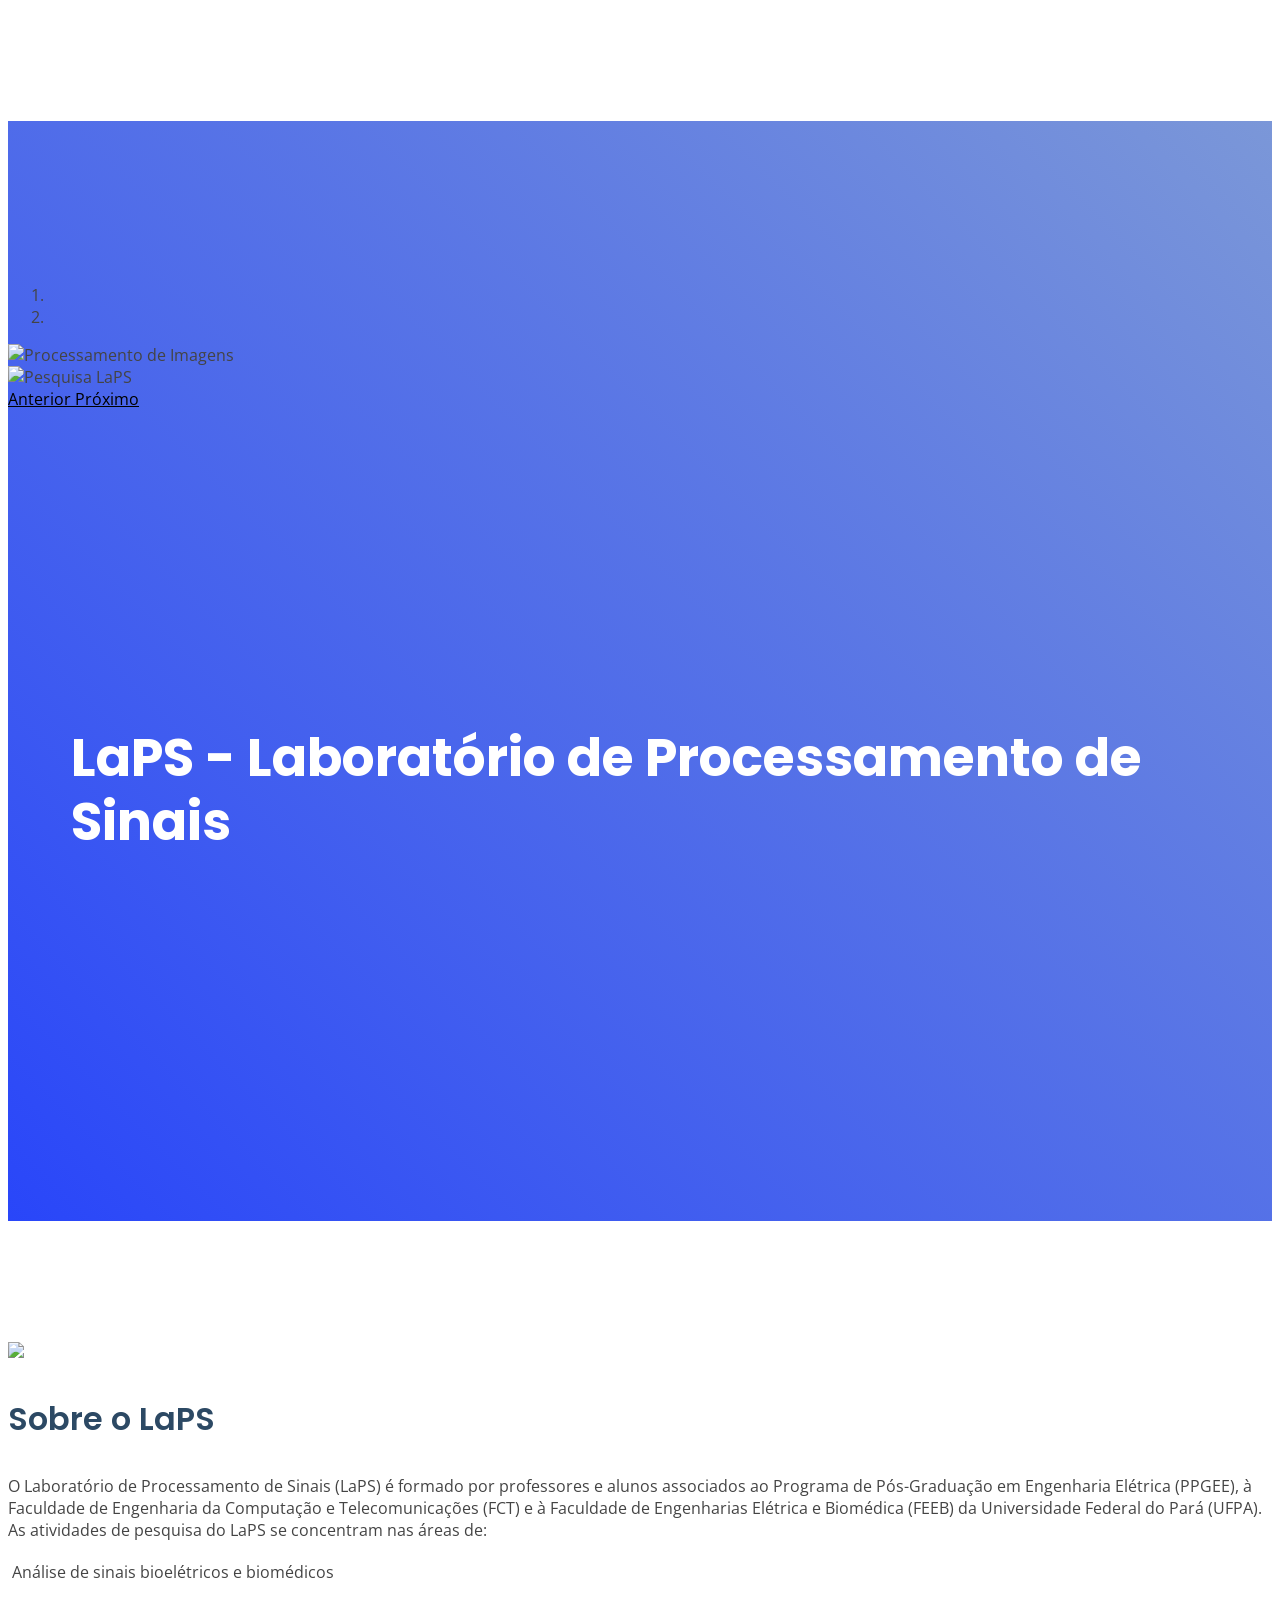
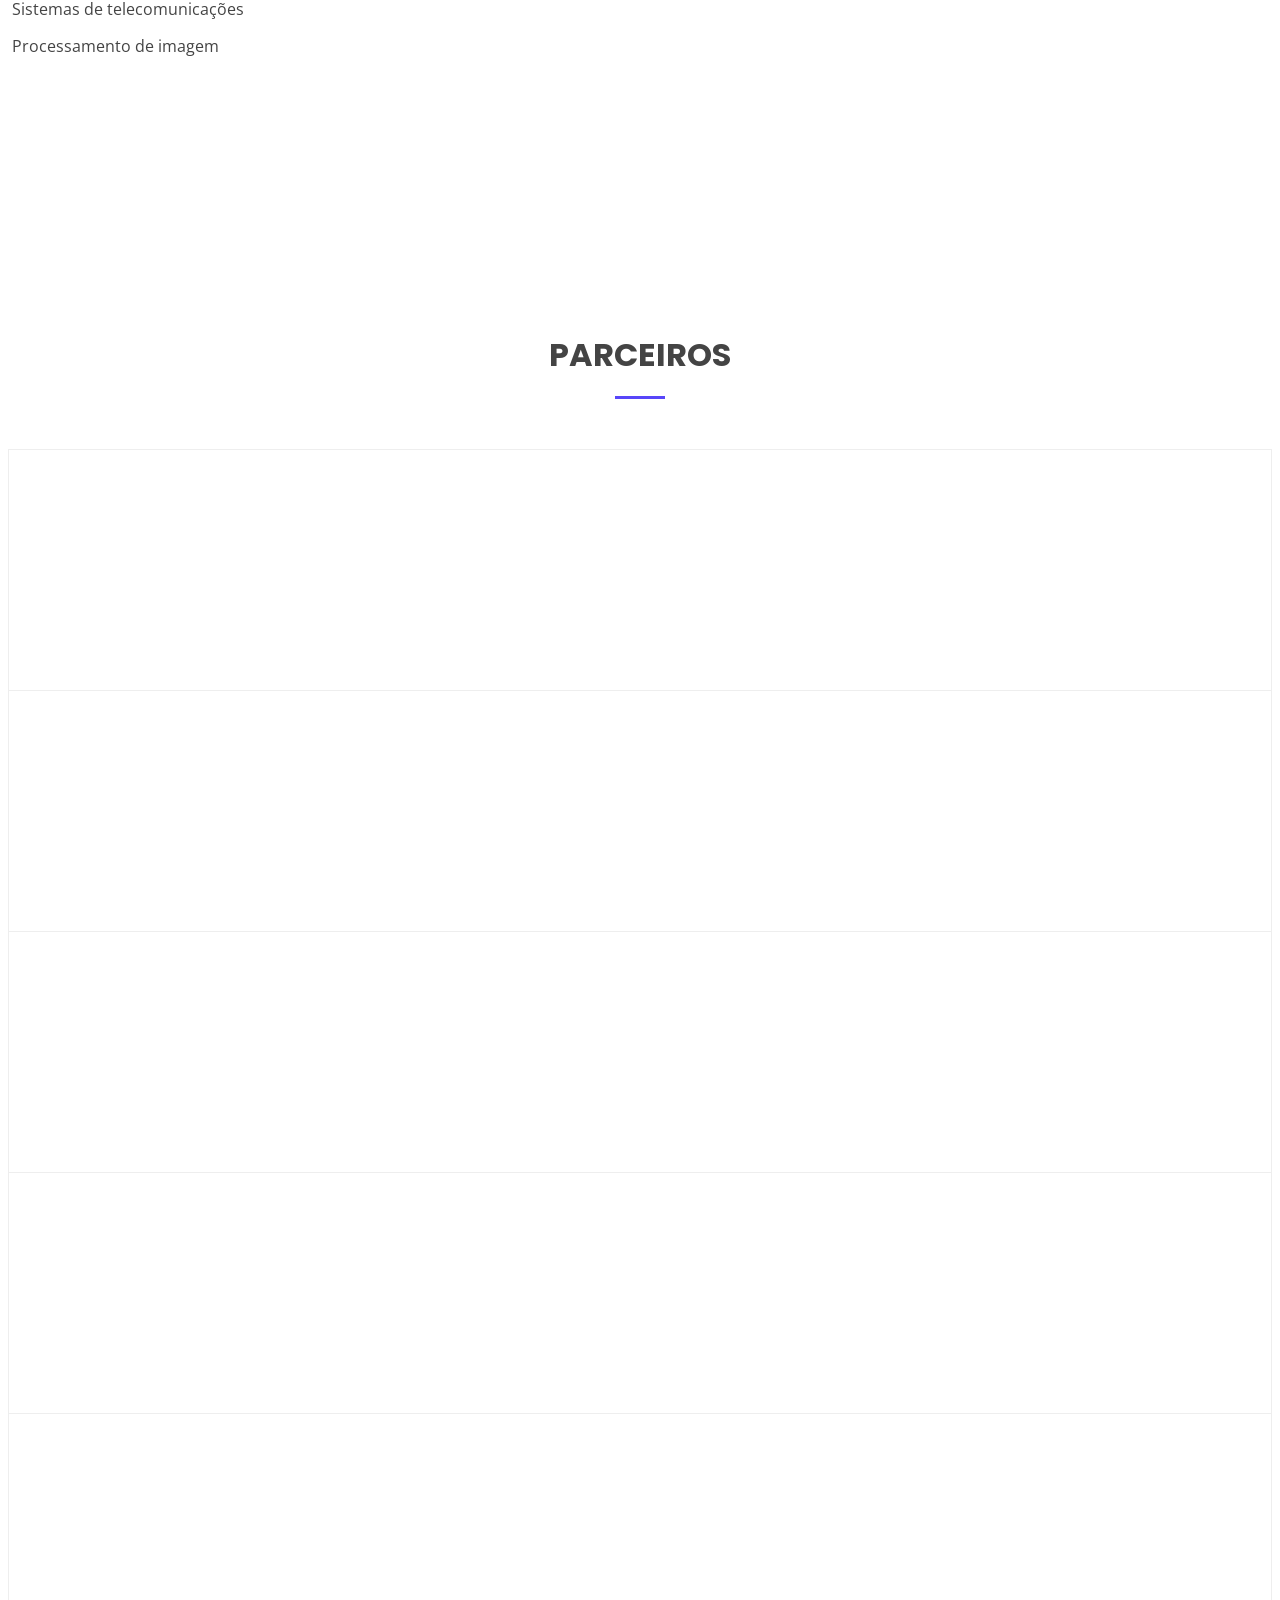
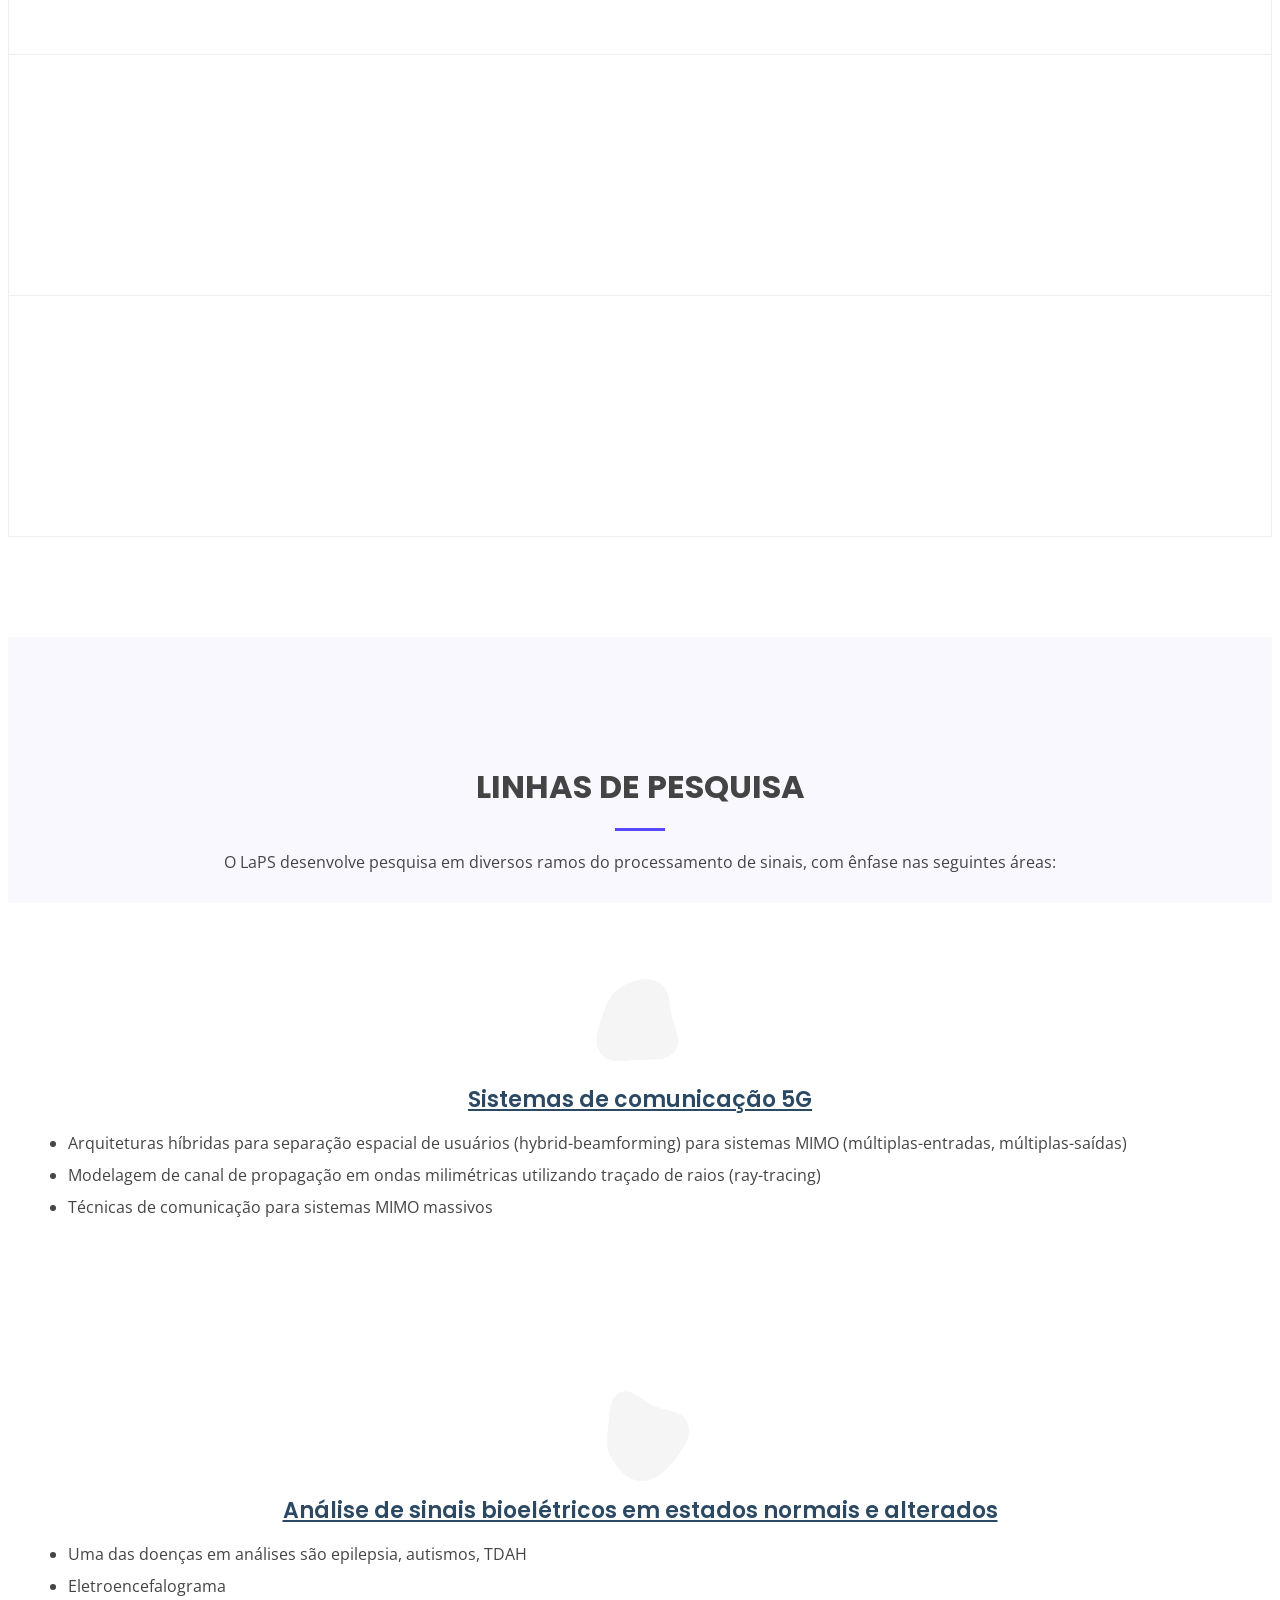
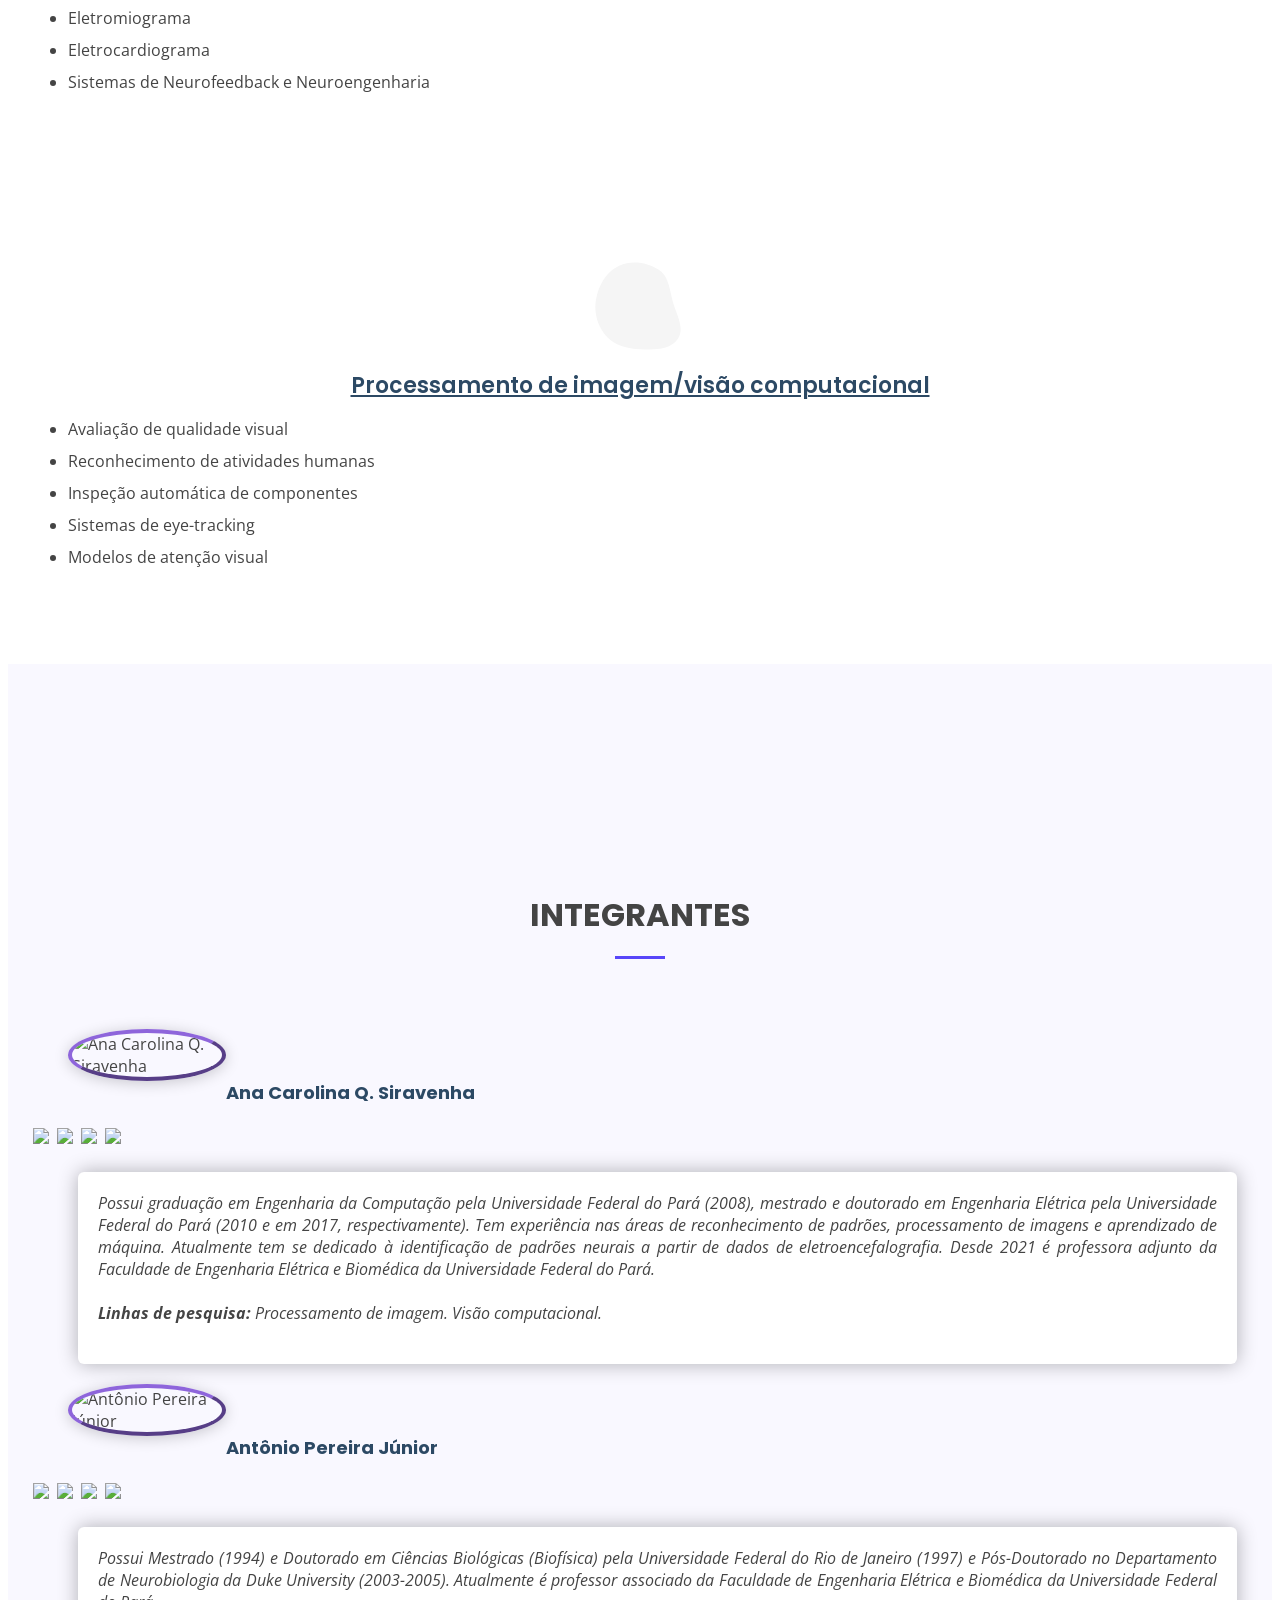
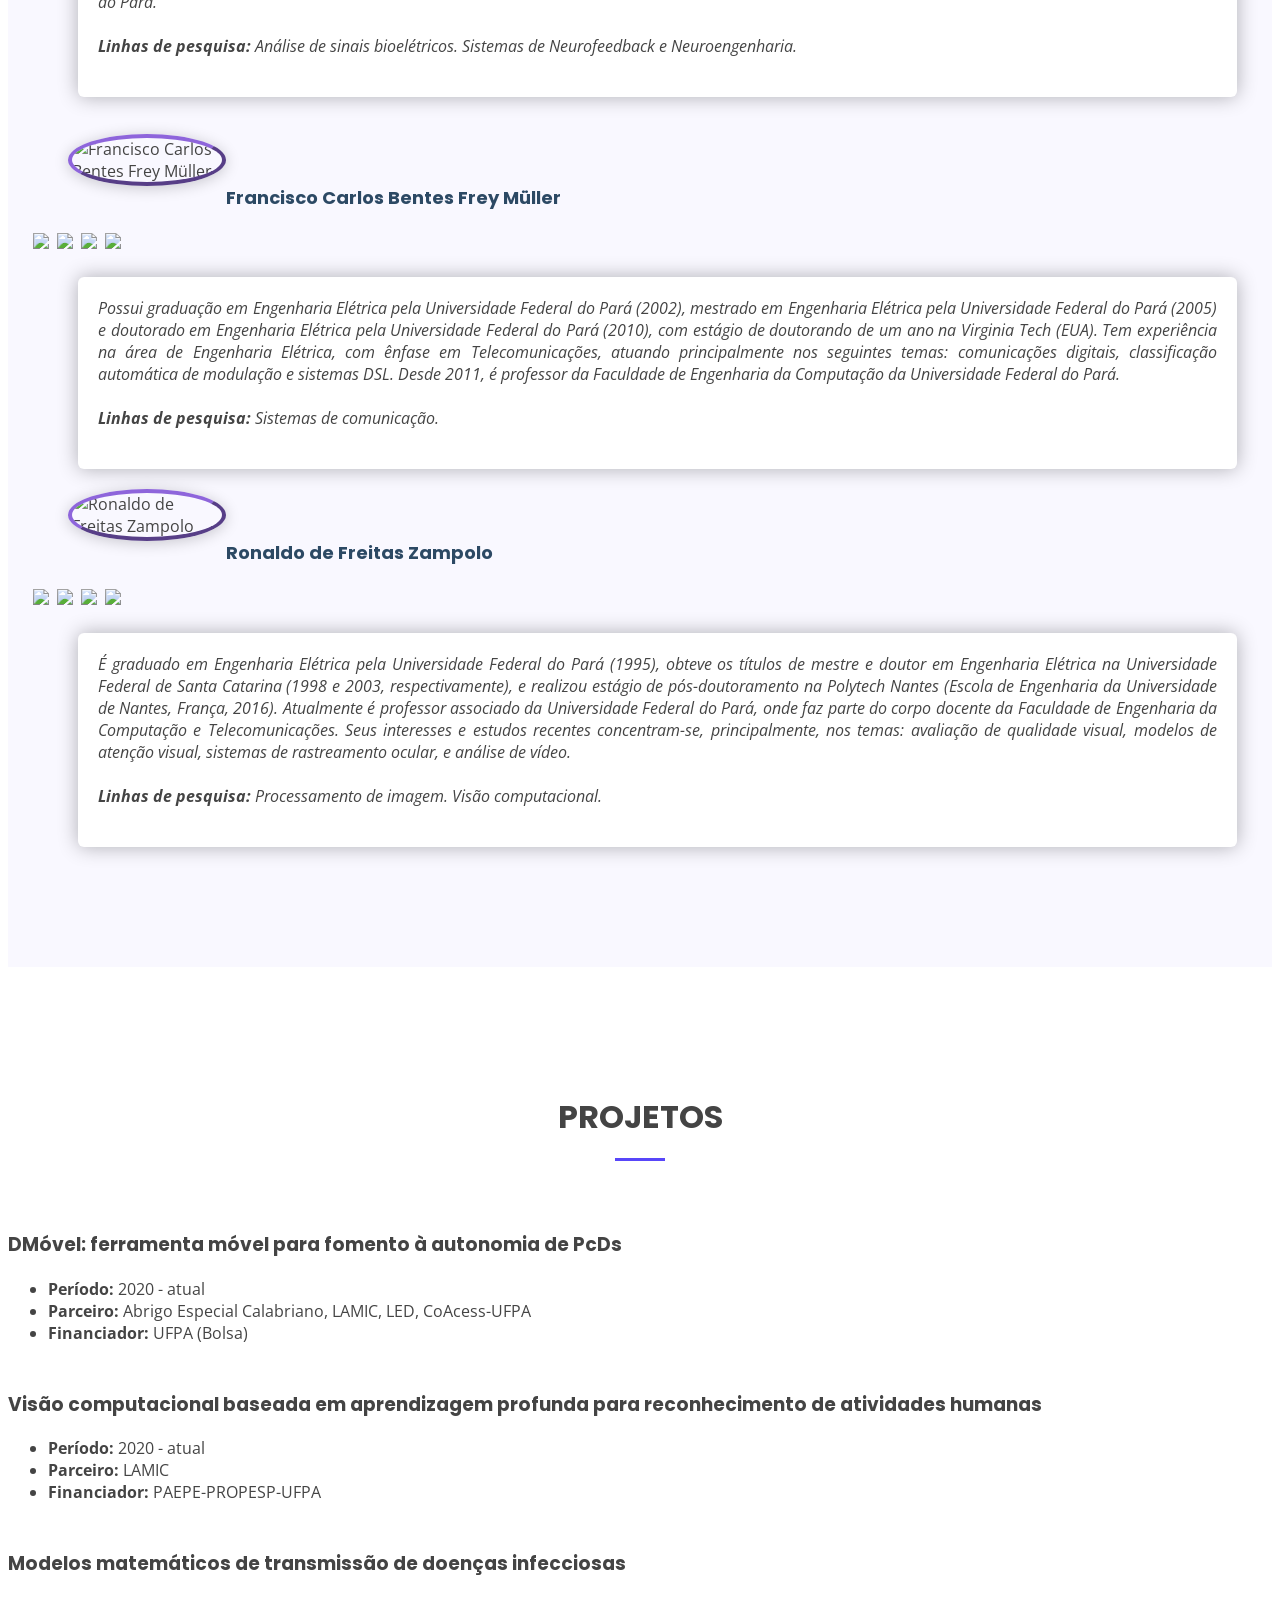
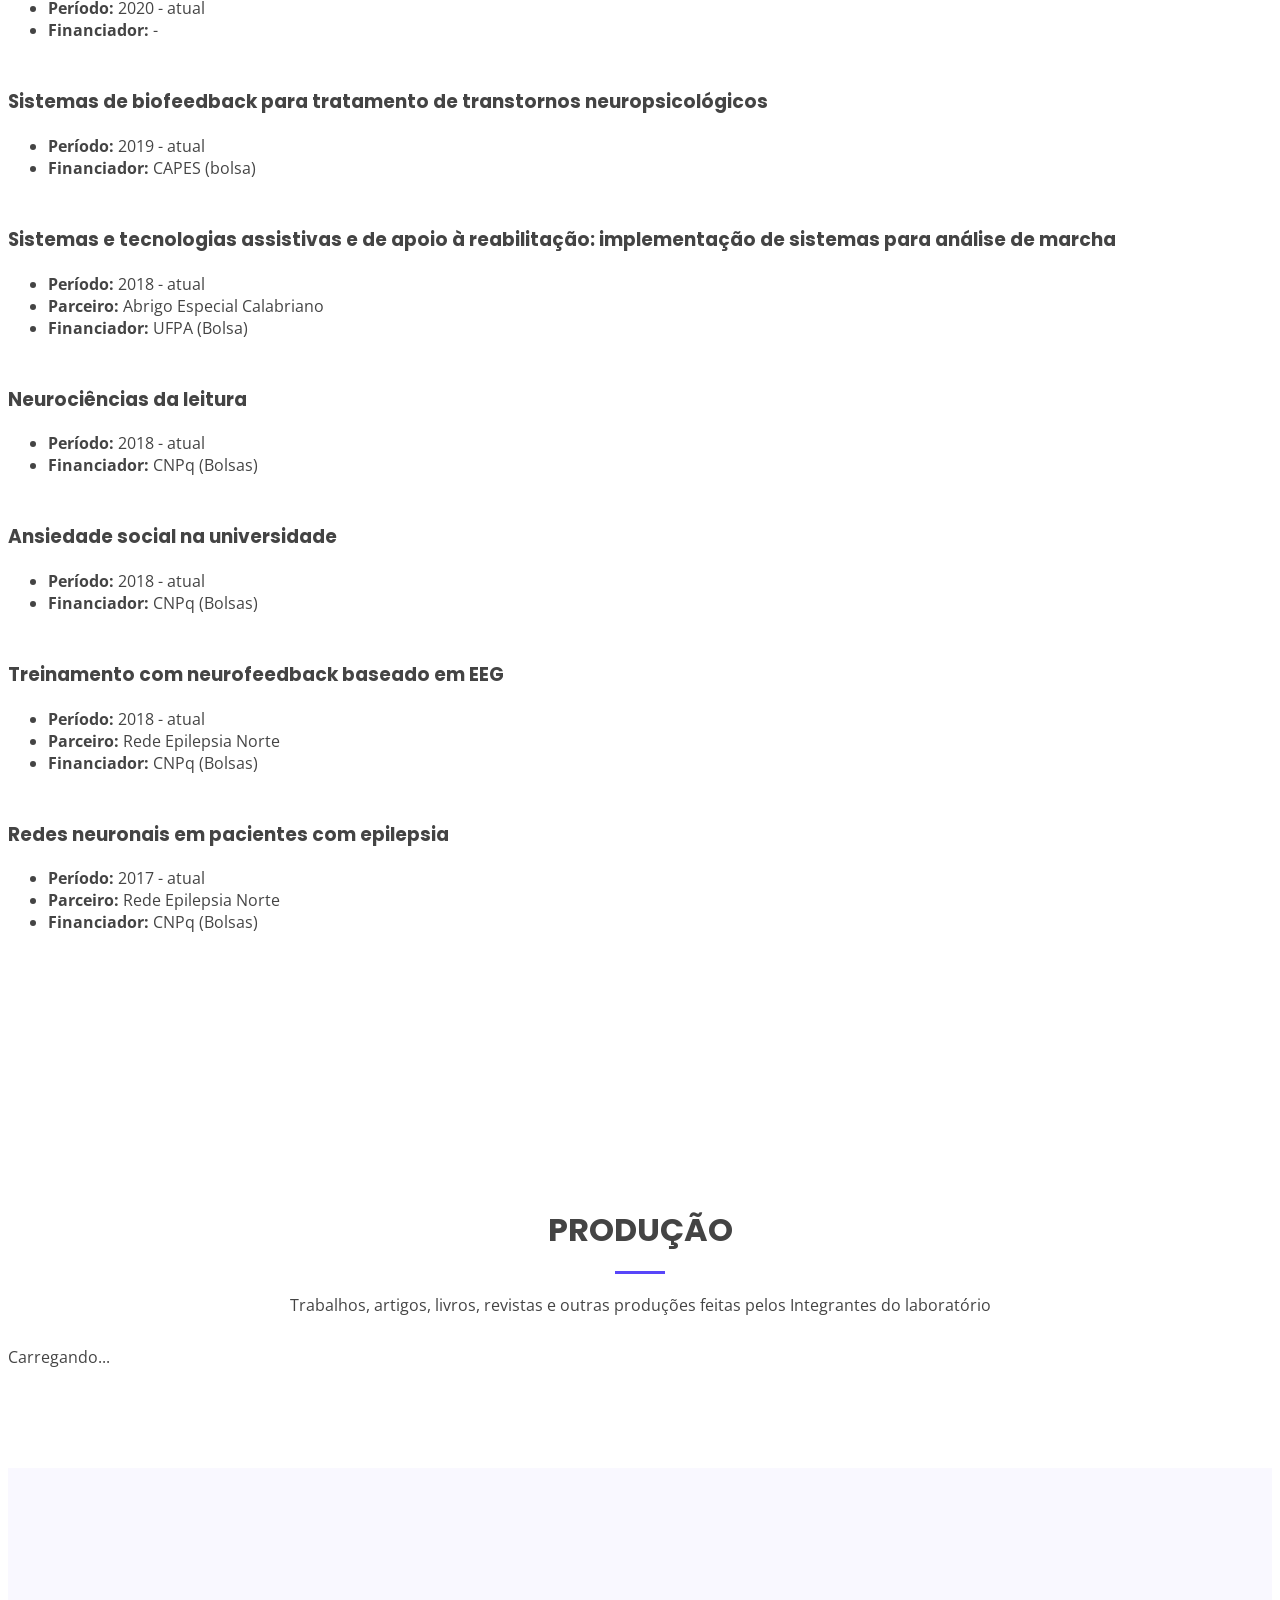
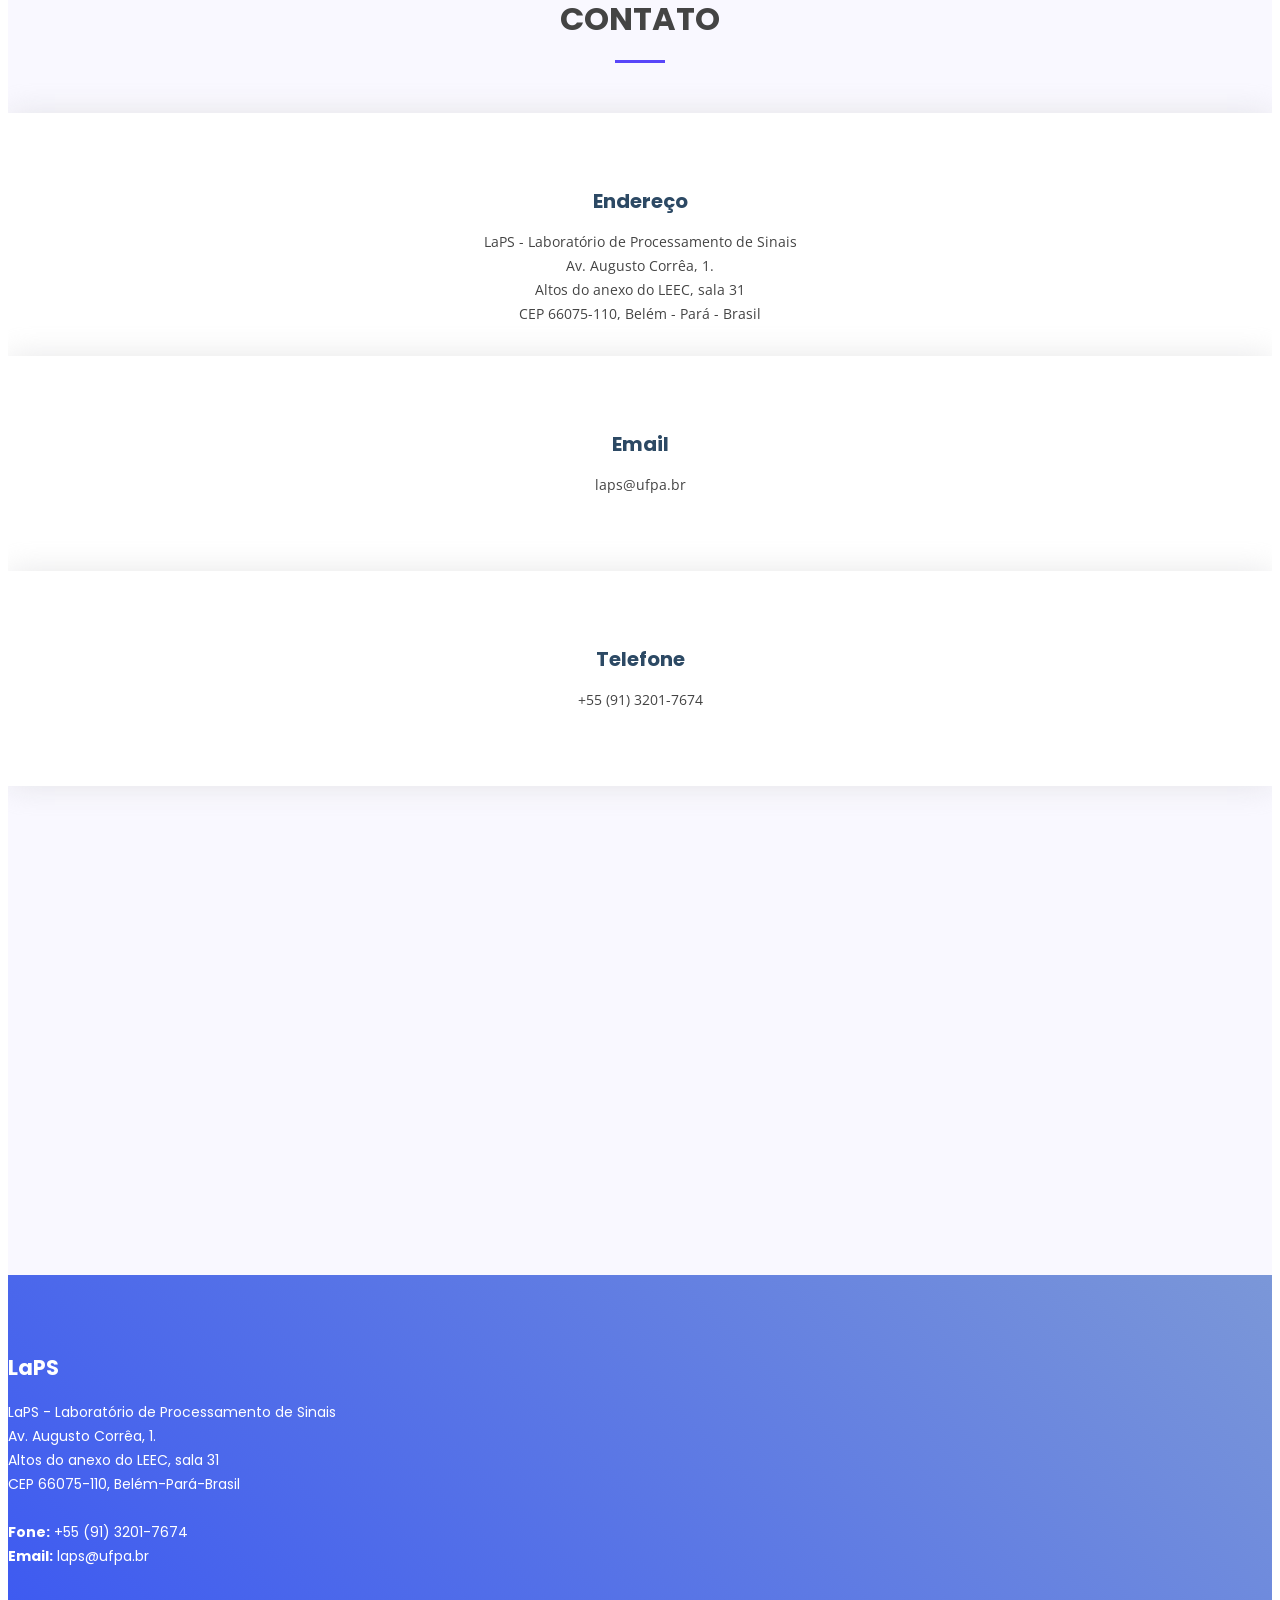
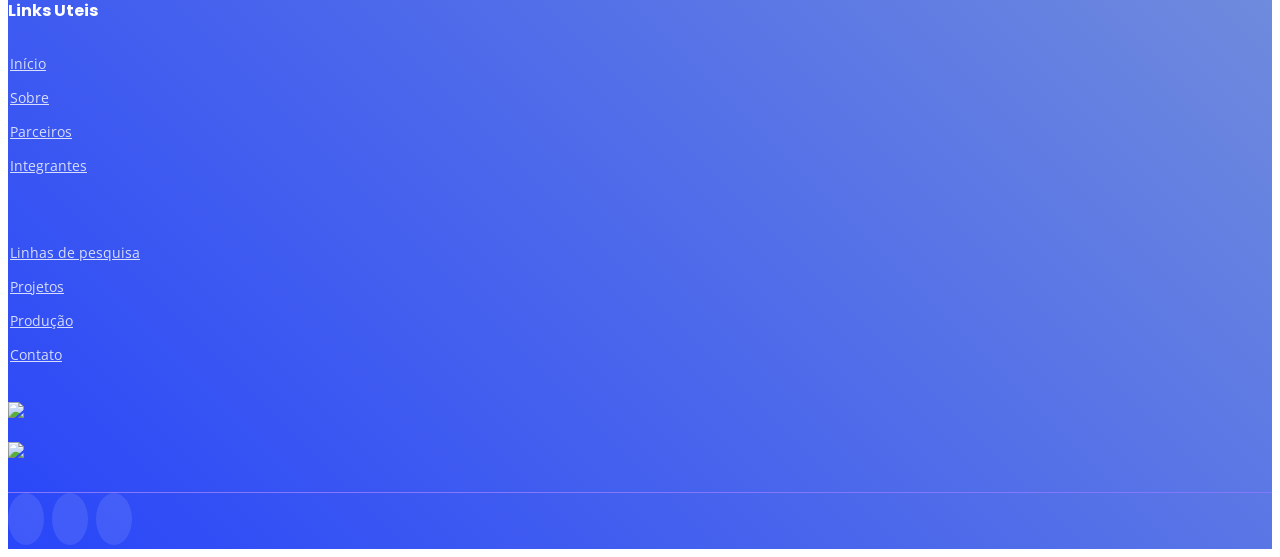
==== index.html @ 0a2278a9 "refactor: Limpeza completa de HTML estático duplicado e finalização do carregamento dinâmico" ====
<!DOCTYPE html>
<html lang="pt-br">

<head>
    <meta charset="utf-8" />
    <meta content="width=device-width, initial-scale=1.0" name="viewport" />

    <title>LaPS</title>
    <meta content="" name="descriptison" />
    <meta content="" name="keywords" />

    <!-- FAVICONS -->
    <!-- <link rel="shortcut icon" href="/img/favicon.ico" /> -->
    <link href="assets/img/icons/favicon-16x16.png" rel="icon" />
    <link href="assets/img/icons/favicon-16x16.png" rel="apple-touch-icon" />

    <!-- GOOGLE FONTS -->
    <link
        href="https://fonts.googleapis.com/css?family=Open+Sans:300,300i,400,400i,600,600i,700,700i|Roboto:300,300i,400,400i,500,500i,600,600i,700,700i|Poppins:300,300i,400,400i,500,500i,600,600i,700,700i"
        rel="stylesheet" />

    <!--  CSS ARQUIVOS -->
    <link href="assets/vendor/bootstrap/css/bootstrap.min.css" rel="stylesheet" />
    <link href="assets/vendor/icofont/icofont.min.css" rel="stylesheet" />
    <link href="assets/vendor/boxicons/css/boxicons.min.css" rel="stylesheet" />
    <link href="assets/vendor/owl.carousel/assets/owl.carousel.min.css" rel="stylesheet" />
    <link href="assets/vendor/venobox/venobox.css" rel="stylesheet" />
    <link href="assets/vendor/aos/aos.css" rel="stylesheet" />

    <!-- Template Main CSS File -->
    <link href="assets/css/style.css" rel="stylesheet" />

    <!-- =======================================================
    * Template Name: Bootstrap v 4.5
    ======================================================== -->
</head>

<body>
    <!-- ======= CABEÇARIO ======= -->
    <header id="header" class="fixed-top">
        <div class="container-fluid">
            <div class="row justify-content-center">
                <div class="col-xl-9 d-flex align-items-center">
                    <!-- <h1 class="logo mr-auto"><a href="index.html" style="text-transform: capitalize;">LaPS</a></h1> -->
                    <!-- Uncomment below if you prefer to use an image logo -->
                    <a href="index.html" class="logo mr-auto">
                        <img src="assets/img/laps_logo.png" alt="" class="img-fluid">
                    </a>

                    <nav class="nav-menu d-none d-lg-block">
                        <ul>
                            <li class="active"><a href="#hero">Início</a></li>
                            <li><a href="#sobre">Sobre</a></li>
                            <li><a href="#parceiros">Parceiros</a></li>
                            <li><a href="#linhasdepesquisas">Linhas de pesquisa</a></li>
                            <li><a href="#integrantes">Integrantes</a></li>
                            <li><a href="#projetos">Projetos</a></li>
                            <li><a href="#producao">Produção</a></li>
                            <!-- <li class="drop-down"><a href="">Drop Down</a>
                <ul>
                  <li><a href="#">Drop Down 1</a></li>
                  <li class="drop-down"><a href="#">Deep Drop Down</a>
                    <ul>
                      <li><a href="#">Deep Drop Down 1</a></li>
                      <li><a href="#">Deep Drop Down 2</a></li>
                      <li><a href="#">Deep Drop Down 3</a></li>
                      <li><a href="#">Deep Drop Down 4</a></li>
                      <li><a href="#">Deep Drop Down 5</a></li>
                    </ul>
                  </li>
                  <li><a href="#">Drop Down 2</a></li>
                  <li><a href="#">Drop Down 3</a></li>
                  <li><a href="#">Drop Down 4</a></li>
                </ul>
              </li> -->
                            <li><a href="#contato">Contato</a></li>
                        </ul>
                    </nav>
                    <!-- .nav-menu -->

                    <!-- <a href="#about" class="get-started-btn scrollto">Saiba Mais</a> -->
                </div>
            </div>
        </div>
    </header>
    <!-- FIM CABEÇARIO -->

    <!-- ======= TEXTO BANNER ======= -->
    <!-- <section id="hero" class="d-flex align-items-center">
      <div class="container-fluid" data-aos="fade-up">
        <div class="row justify-content-center">
          <div
            class="col-xl-5 col-lg-6 pt-3 pt-lg-0 order-2 order-lg-1 d-flex flex-column justify-content-center"
          >
            <h1>LaPS - Laboratório de Processamento de Sinais</h1>
            <div>
            </div>  
          </div>
          <div
            class="col-xl-4 col-lg-6 order-1 order-lg-2 hero-img"
            data-aos="zoom-in"
            data-aos-delay="150"
          >
            <img
              src="assets/img/inicio-home.png"
              class="img-fluid animated"
              alt=""
            />
          </div>
        </div>
      </div>
    </section> -->
    <section class="container-fluid" id="hero" style="background: linear-gradient(45deg, #2946f9 0%, #7b97d8 100%);">
        <div class="row">
            <div class="col-lg-6 col-md-8 order-1 order-lg-2" style="margin-top: 5%;">
                <div id="heroCarousel" class="carousel slide" data-ride="carousel" data-interval="5000">
                    <!-- Indicadores -->
                    <ol class="carousel-indicators">
                        <li data-target="#heroCarousel" data-slide-to="0" class="active"></li>
                        <li data-target="#heroCarousel" data-slide-to="1"></li>
                    </ol>

                    <div class="carousel-inner">
                        <div class="carousel-item active">
                            <img src="assets/img/open-image-processing.png" class="d-block w-100"
                                alt="Processamento de Imagens">
                        </div>
                        <div class="carousel-item">
                            <img src="assets/img/Final-figure.jpg" class="d-block w-100" alt="Pesquisa LaPS">
                        </div>
                    </div>

                    <!-- Controles -->
                    <a class="carousel-control-prev" href="#heroCarousel" role="button" data-slide="prev">
                        <span class="carousel-control-prev-icon" aria-hidden="true"></span>
                        <span class="sr-only">Anterior</span>
                    </a>
                    <a class="carousel-control-next" href="#heroCarousel" role="button" data-slide="next">
                        <span class="carousel-control-next-icon" aria-hidden="true"></span>
                        <span class="sr-only">Próximo</span>
                    </a>
                </div>
            </div>


            <div class="col-lg-6 pt-4 pt-lg-0 order-2 order-lg-1 content" id="texto-inicio">
                <h1>LaPS - Laboratório de Processamento de Sinais</h1>
            </div>
        </div>
    </section>

    <!-- <section id="hero">
      <div id="heroCarousel" class="carousel slide carousel-fade" data-ride="carousel">
  
        <ol class="carousel-indicators" id="hero-carousel-indicators"><li data-target="#heroCarousel" data-slide-to="0" class=""></li><li data-target="#heroCarousel" data-slide-to="1" class="active"></li><li data-target="#heroCarousel" data-slide-to="2"></li></ol>
  
        <div class="carousel-inner" role="listbox">
          <div class="carousel-item" style="background-image: url(assets/img/features.svg)">
            <div class="carousel-container">
              <div class="container">
                <h2 class="animated fadeInDown">Welcome to <span>Hidayah</span></h2>
                <p class="animated fadeInUp">Ut velit est quam dolor ad a aliquid qui aliquid. Sequi ea ut et est quaerat sequi nihil ut aliquam. Occaecati alias dolorem mollitia ut. Similique ea voluptatem. Esse doloremque accusamus repellendus deleniti vel. Minus et tempore modi architecto.</p>
                <a href="#about" class="btn-get-started animated fadeInUp scrollto">Read More</a>
              </div>
            </div>
          </div>
          <div class="carousel-item active" style="background-image: url(assets/img/open-image-processing.png)">
            <div class="carousel-container">
              <div class="container">
                <h2 class="animated fadeInDown">Lorem Ipsum Dolor</h2>
                <p class="animated fadeInUp">Ut velit est quam dolor ad a aliquid qui aliquid. Sequi ea ut et est quaerat sequi nihil ut aliquam. Occaecati alias dolorem mollitia ut. Similique ea voluptatem. Esse doloremque accusamus repellendus deleniti vel. Minus et tempore modi architecto.</p>
                <a href="#about" class="btn-get-started animated fadeInUp scrollto">Read More</a>
              </div>
            </div>
          </div>
          <div class="carousel-item" style="background-image: url(assets/img/open-image-processing.png)">
            <div class="carousel-container">
              <div class="container">
                <h2 class="animated fadeInDown">Sequi ea ut et est quaerat</h2>
                <p class="animated fadeInUp">Ut velit est quam dolor ad a aliquid qui aliquid. Sequi ea ut et est quaerat sequi nihil ut aliquam. Occaecati alias dolorem mollitia ut. Similique ea voluptatem. Esse doloremque accusamus repellendus deleniti vel. Minus et tempore modi architecto.</p>
                <a href="#about" class="btn-get-started animated fadeInUp scrollto">Read More</a>
              </div>
            </div>
          </div>
  
        </div>
  
        <a class="carousel-control-prev" href="#heroCarousel" role="button" data-slide="prev">
          <span class="carousel-control-prev-icon icofont-simple-left" aria-hidden="true"></span>
          <span class="sr-only">Previous</span>
        </a>
  
        <a class="carousel-control-next" href="#heroCarousel" role="button" data-slide="next">
          <span class="carousel-control-next-icon icofont-simple-right" aria-hidden="true"></span>
          <span class="sr-only">Next</span>
        </a>
  
      </div>
    </section> -->
    <!-- FIM TEXTO BANNER -->

    <main id="main">
        <!-- ======= SOBRE ======= -->
        <section id="sobre" class="about">
            <div class="container">
                <div class="row">
                    <div class="col-lg-6 order-1 order-lg-2" data-aos="zoom-in" data-aos-delay="150">
                        <img src="assets/img/pessoas e computadores cor azul.png" class="img-fluid" />
                    </div>
                    <div class="col-lg-6 pt-4 pt-lg-0 order-2 order-lg-1 content" data-aos="fade-right">
                        <h3>Sobre o LaPS</h3>
                        <p class="font-italic">
                            O Laboratório de Processamento de Sinais (LaPS) é formado por
                            professores e alunos associados ao Programa de Pós-Graduação em
                            Engenharia Elétrica (PPGEE), à Faculdade de Engenharia da
                            Computação e Telecomunicações (FCT) e à Faculdade de Engenharias
                            Elétrica e Biomédica (FEEB) da Universidade Federal do Pará
                            (UFPA). As atividades de pesquisa do LaPS se concentram nas
                            áreas de:
                        </p>
                        <ul>
                            <li>
                                <i class="icofont-check-circled"></i>
                                Análise de sinais bioelétricos e biomédicos
                            </li>
                            <li>
                                <i class="icofont-check-circled"></i>
                                Sistemas de telecomunicações
                            </li>
                            <li>
                                <i class="icofont-check-circled"></i>
                                Processamento de imagem
                            </li>
                        </ul>
                        <!-- BOTÃO DE SAIBA MAIS DO SOBRE -->
                        <!-- <a href="#" class="read-more"
                >Read More <i class="icofont-long-arrow-right"></i
              ></a> -->
                    </div>
                </div>
            </div>
        </section>
        <!-- FIM SOBRE -->

        <!-- ======= PARCEIROS ======= -->
        <section id="parceiros" class="clients">
            <div class="container">
                <div class="section-title">
                    <h2>Parceiros</h2>
                </div>

                <div class="row no-gutters clients-wrap clearfix wow fadeInUp">

                    <div class="col-lg-3 col-md-4 col-6"><!-- ======= CNPQ ======= -->
                        <a href="http://cnpq.br" target="_blank" title="CNPQ">
                            <div class="client-logo">
                                <img src="assets/img/icons/icon1_cnpq.png" class="img-fluid" alt="" width="150px">
                            </div>
                        </a>
                    </div>

                    <div class="col-lg-3 col-md-4 col-6"><!-- ======= CAPES ======= -->
                        <a href="https://www.gov.br/capes/pt-br" target="_blank" title="CAPES">
                            <div class="client-logo">
                                <img src="assets/img/icons/icon2_capes.png" class="img-fluid" alt="" width="150px">
                            </div>
                        </a>
                    </div>

                    <div class="col-lg-3 col-md-4 col-6"><!-- ======= JAMBU ======= -->
                        <a href="http://www.jambu.com.br/xss/" target="_blank" title="JAMBU">
                            <div class="client-logo">
                                <img src="assets/img/icons/icon3_jambu.png" class="img-fluid" alt="" width="150px">
                            </div>
                        </a>
                    </div>

                    <div class="col-lg-3 col-md-4 col-6"><!-- ======= SENAI ======= -->
                        <a href="https://www.senaipa.org.br/unidade/instituto-senai-de-inovacao" target="_blank"
                            title="SENAI">
                            <div class="client-logo">
                                <img src="assets/img/icons/icon3_senai.png" class="img-fluid" alt="" height="50%">
                            </div>
                        </a>
                    </div>

                    <div class="col-lg-3 col-md-4 col-6"><!-- ======= ABRIGO ======= -->
                        <a href="https://www.abrigoespecialcalabriano.org.br" target="_blank" title="Abrigo Calabriano">
                            <div class="client-logo">
                                <img src="assets/img/icons/abrigo.png" class="img-fluid" alt="" width="150px">
                            </div>
                        </a>
                    </div>

                    <div class="col-lg-3 col-md-4 col-6"><!-- ======= LAMIC ======= -->
                        <a href="http://lamic.ufpa.br" target="_blank" title="LAMIC">
                            <div class="client-logo">
                                <img src="assets/img/icons/icon_Lamic.png" class="img-fluid" alt="" width="160px">
                            </div>
                        </a>
                    </div>

                    <div class="col-lg-3 col-md-4 col-6"><!-- ======= IPI ======= -->
                        <a href="https://www.ls2n.fr/equipe/ipi/" target="_blank" title="LS2N_IPI">
                            <div class="client-logo">
                                <img src="assets/img/icons/logo_ls2n.svg" class="img-fluid" alt="" width="150px">
                            </div>
                        </a>
                    </div>

                    <!-- <div class="col-lg-3 col-md-4 col-6"> ======= INSTITUTO VALE ======= 
              <a href="https://www.itv.org" target="_blank" title="Instituto Tecnológico Vale">
                <div class="client-logo">
                  <img src="assets/img/icons/instituto_tec_vale.png" class="img-fluid" alt="" width="150px">
                </div>
              </a>
            </div> -->

                </div>

            </div>
        </section><!-- FIM PARCEIROS  -->

        <!-- ======= LINHAS DE PESQUISAS ======= -->
        <section id="linhasdepesquisas" class="services section-bg">
            <div class="container" data-aos="fade-up">
                <div class="section-title">
                    <h2>Linhas de Pesquisa</h2>
                    <p>
                        O LaPS desenvolve pesquisa em diversos ramos do processamento de
                        sinais, com ênfase nas seguintes áreas:
                    </p>
                </div>

                <div class="row">
                    <div class="col-lg-4 col-md-6 d-flex align-items-stretch" data-aos="zoom-in" data-aos-delay="100">
                        <div class="icon-box iconbox-blue">
                            <div class="icon">
                                <svg width="100" height="100" viewBox="0 0 600 600" xmlns="http://www.w3.org/2000/svg">
                                    <path stroke="none" stroke-width="0" fill="#f5f5f5"
                                        d="M300,521.0016835830174C376.1290562159157,517.8887921683347,466.0731472004068,529.7835943286574,510.70327084640275,468.03025145048787C554.3714126377745,407.6079735673963,508.03601936045806,328.9844924480964,491.2728898941984,256.3432110539036C474.5976632858925,184.082847569629,479.9380746630129,96.60480741107993,416.23090153303,58.64404602377083C348.86323505073057,18.502131276798302,261.93793281208167,40.57373210992963,193.5410806939664,78.93577620505333C130.42746243093433,114.334589627462,98.30271207620316,179.96522072025542,76.75703585869454,249.04625023123273C51.97151888228291,328.5150500222984,13.704378332031375,421.85034740162234,66.52175969318436,486.19268352777647C119.04800174914682,550.1803526380478,217.28368757567262,524.383925680826,300,521.0016835830174">
                                    </path>
                                </svg>
                                <i class="bx bx-rss"></i>
                            </div>
                            <h4><a href="">Sistemas de comunicação 5G </a></h4>
                            <p>
                            <ul>
                                <li style="text-align: left;">Arquiteturas híbridas para separação espacial de usuários
                                    (hybrid-beamforming) para sistemas MIMO (múltiplas-entradas, múltiplas-saídas)</li>
                                <li style="text-align: left; padding-top: 10px;">Modelagem de canal de propagação em
                                    ondas milimétricas
                                    utilizando traçado de raios (ray-tracing)</li>
                                <li style="text-align: left; padding-top: 10px;">Técnicas de comunicação para sistemas
                                    MIMO massivos
                                </li>
                            </ul>
                            </p>
                        </div>
                    </div>

                    <div class="col-lg-4 col-md-6 d-flex align-items-stretch mt-4 mt-md-0" data-aos="zoom-in"
                        data-aos-delay="200">
                        <div class="icon-box iconbox-orange">
                            <div class="icon">
                                <svg width="100" height="100" viewBox="0 0 600 600" xmlns="http://www.w3.org/2000/svg">
                                    <path stroke="none" stroke-width="0" fill="#f5f5f5"
                                        d="M300,582.0697525312426C382.5290701553225,586.8405444964366,449.9789794690241,525.3245884688669,502.5850820975895,461.55621195738473C556.606425686781,396.0723002908107,615.8543463187945,314.28637112970534,586.6730223649479,234.56875336149918C558.9533121215079,158.8439757836574,454.9685369536778,164.00468322053177,381.49747125262974,130.76875717737553C312.15926192815925,99.40240125094834,248.97055460311594,18.661163978235184,179.8680185752513,50.54337015887873C110.5421016452524,82.52863877960104,119.82277516462835,180.83849132639028,109.12597500060166,256.43424936330496C100.08760227029461,320.3096726198365,92.17705696193138,384.0621239912766,124.79988738764834,439.7174275375508C164.83382741302287,508.01625554203684,220.96474134820875,577.5009287672846,300,582.0697525312426">
                                    </path>
                                </svg>
                                <i class="bx bx-pulse"></i>
                            </div>
                            <h4><a href="">Análise de sinais bioelétricos em estados normais e alterados </a></h4>
                            <p>
                            <ul>
                                <li style="text-align: left; ">Uma das doenças em análises são epilepsia, autismos, TDAH
                                </li>
                                <li style="text-align: left; padding-top: 10px;">Eletroencefalograma</li>
                                <li style="text-align: left; padding-top: 10px;">Eletromiograma</li>
                                <li style="text-align: left; padding-top: 10px;">Eletrocardiograma</li>
                                <li style="text-align: left; padding-top: 10px;">Sistemas de Neurofeedback e
                                    Neuroengenharia</li>
                            </ul>
                            </p>
                        </div>
                    </div>

                    <div class="col-lg-4 col-md-6 d-flex align-items-stretch mt-4 mt-lg-0" data-aos="zoom-in"
                        data-aos-delay="300">
                        <div class="icon-box iconbox-pink">
                            <div class="icon">
                                <svg width="100" height="100" viewBox="0 0 600 600" xmlns="http://www.w3.org/2000/svg">
                                    <path stroke="none" stroke-width="0" fill="#f5f5f5"
                                        d="M300,541.5067337569781C382.14930387511276,545.0595476570109,479.8736841581634,548.3450877840088,526.4010558755058,480.5488172755941C571.5218469581645,414.80211281144784,517.5187510058486,332.0715597781072,496.52539010469104,255.14436215662573C477.37192572678356,184.95920475031193,473.57363656557914,105.61284051026155,413.0603344069578,65.22779650032875C343.27470386102294,18.654635553484475,251.2091493199835,5.337323636656869,175.0934190732945,40.62881213300186C97.87086631185822,76.43348514350839,51.98124368387456,156.15599469081315,36.44837278890362,239.84606092416172C21.716077023791087,319.22268207091537,43.775223500013084,401.1760424656574,96.891909868211,461.97329694683043C147.22146801428983,519.5804099606455,223.5754009179313,538.201503339737,300,541.5067337569781">
                                    </path>
                                </svg>
                                <i class="bx bxs-image"></i>
                            </div>
                            <h4><a href="">Processamento de imagem/visão computacional</a></h4>
                            <p>
                            <ul>
                                <li style="text-align: left;">Avaliação de qualidade visual</li>
                                <li style="text-align: left; padding-top: 10px;">Reconhecimento de atividades humanas
                                </li>
                                <li style="text-align: left; padding-top: 10px;">Inspeção automática de componentes</li>
                                <li style="text-align: left; padding-top: 10px;">Sistemas de eye-tracking</li>
                                <li style="text-align: left; padding-top: 10px;">Modelos de atenção visual</li>
                            </ul>
                            </p>
                        </div>
                    </div>

                    <!-- OUTRA LINHA -->
                    <!-- <div
              class="col-lg-4 col-md-6 d-flex align-items-stretch mt-4"
              data-aos="zoom-in"
              data-aos-delay="100"
            >
              <div class="icon-box iconbox-yellow">
                <div class="icon">
                  <svg
                    width="100"
                    height="100"
                    viewBox="0 0 600 600"
                    xmlns="http://www.w3.org/2000/svg"
                  >
                    <path
                      stroke="none"
                      stroke-width="0"
                      fill="#f5f5f5"
                      d="M300,503.46388370962813C374.79870501325706,506.71871716319447,464.8034551963731,527.1746412648533,510.4981551193396,467.86667711651364C555.9287308511215,408.9015244558933,512.6030010748507,327.5744911775523,490.211057578863,256.5855673507754C471.097692560561,195.9906835881958,447.69079081568157,138.11976852964426,395.19560036434837,102.3242989838813C329.3053358748298,57.3949838291264,248.02791733380457,8.279543830951368,175.87071277845988,42.242879143198664C103.41431057327972,76.34704239035025,93.79494320519305,170.9812938413882,81.28167332365135,250.07896920659033C70.17666984294237,320.27484674793965,64.84698225790005,111.28512138212992,450.4950937839243C156.20124167950087,502.5303643271138,231.32542653798444,500.4755392045468,300,503.46388370962813"
                    ></path>
                  </svg>
                  <i class="bx bx-layer"></i>
                </div>
                <h4><a href="">Sistemas MIMO </a></h4>
                <p>
                  Técnicas de comunicação para sistemas MIMO
                  (múltiplas-entradas, múltiplas-saídas) massivos
                </p>
              </div>
            </div>
            <div
              class="col-lg-4 col-md-6 d-flex align-items-stretch mt-4"
              data-aos="zoom-in"
              data-aos-delay="200"
            >
              <div class="icon-box iconbox-red">
                <div class="icon">
                  <svg
                    width="100"
                    height="100"
                    viewBox="0 0 600 600"
                    xmlns="http://www.w3.org/2000/svg"
                  >
                    <path
                      stroke="none"
                      stroke-width="0"
                      fill="#f5f5f5"
                      d="M300,532.3542879108572C369.38199826031484,532.3153073249985,429.10787420159085,491.63046689027357,474.5244479745417,439.17860296908856C522.8885846962883,383.3225815378663,569.1668002868075,314.3205725914397,550.7432151929288,242.7694973846089C532.6665558377875,172.5657663291529,456.2379748765914,142.6223662098291,390.3689995646985,112.34683881706744C326.66090330228417,83.06452184765237,258.84405631176094,53.51806209861945,193.32584062364296,78.48882559362697C121.61183558270385,105.82097193414197,62.805066853699245,167.19869350419734,48.57481801355237,242.6138429142374C34.843463184063346,315.3850353017275,76.69343916112496,383.4422959591041,125.22947124332185,439.3748458443577C170.7312796277747,491.8107796887764,230.57421082200815,532.3932930995766,300,532.3542879108572"
                    ></path>
                  </svg>
                  <i class="bx bx-slideshow"></i>
                </div>
                <h4><a href="">Sinais Bioelétricos</a></h4>
                <p>
                  Análise de sinais bioelétricos em estados normais e alterados
                  (epilepsia, autismos, TDAH): eletroencefalograma,
                  eletromiograma, eletrocardiograma
                </p>
              </div>
            </div>
            <div
              class="col-lg-4 col-md-6 d-flex align-items-stretch mt-4"
              data-aos="zoom-in"
              data-aos-delay="300"
            >
              <div class="icon-box iconbox-teal">
                <div class="icon">
                  <svg
                    width="100"
                    height="100"
                    viewBox="0 0 600 600"
                    xmlns="http://www.w3.org/2000/svg"
                  >
                    <path
                      stroke="none"
                      stroke-width="0"
                      fill="#f5f5f5"
                      d="M300,566.797414625762C385.7384707136149,576.1784315230908,478.7894351017131,552.8928747891023,531.9192734346935,484.94944893311C584.6109503024035,417.5663521118492,582.489472248146,322.67544863468447,553.9536738515405,242.03673114598146C529.1557734026468,171.96086150256528,465.24506316201064,127.66468636344209,395.9583748389544,100.7403814666027C334.2173773831606,76.7482773500951,269.4350130405921,8.62216499799875,207.1952322260088,107.2889140133804C132.92018162631612,134.33871894543012,41.79353780512637,160.00259165414826,22.644507872594943,236.69541883565114C3.319112789854554,314.0945973066697,72.72355303640163,379.243833228382,124.04198916343866,440.3218312028393C172.9286146004772,498.5055451809895,224.45579914871206,558.5317968840102,300,566.797414625762"
                    ></path>
                  </svg>
                  <i class="bx bx-arch"></i>
                </div>
                <h4>
                  <a href="">Sistemas de Neurofeedback e Neuroengenharia</a>
                </h4>
                <p>
                  Modi nostrum vel laborum. Porro fugit error sit minus sapiente
                  sit aspernatur
                </p>
              </div>
            </div> -->

                </div>
            </div>
        </section>
        <!-- END LINHAS DE PESQUISAS -->

        <!-- =======   INTEGRANTES ======= -->
        <section id="integrantes" class="testimonials section-bg">
            <div class="container" data-aos="fade-up">
                <div class="section-title">
                    <h2>Integrantes</h2>
                    <!-- <p>
              MINI TEXTO DE INTEGRANTES
            </p> -->
                </div>

                <div id="integrantes-container">
                    <!-- Carregando... -->
                    <div class="text-center py-5" id="integrantes-loading">
                        <div class="spinner-border text-primary" role="status">
                            <span class="sr-only">Carregando...</span>
                        </div>
                    </div>

                </div>
        </section>
        <!-- END INTEGRANTES --><!-- ======= PROJETOS ======= -->
<section id="projetos" class="portfolio">
    <div class="container" data-aos="fade-up">
        <div class="section-title">
            <h2>Projetos</h2>
        </div>

        <!-- Container dinâmico - populado via data-loader.js -->
        <div id="projetos-container">
            <div class="text-center py-5">
                <div class="spinner-border text-primary" role="status">
                    <span class="sr-only">Carregando...</span>
                </div>
            </div>
        </div>
    </div>
</section>
<!-- FIM PROJETOS -->

<!-- =======  PRODUÇÃO ======= -->
<section id="producao" class="faq">
    <div class="container" data-aos="fade-up">
        <div class="section-title">
            <h2>PRODUÇÃO</h2>
            <p>
                Trabalhos, artigos, livros, revistas e outras produções feitas
                pelos Integrantes do laboratório
            </p>
        </div>

        <!-- Container dinâmico - populado via data-loader.js -->
        <div id="producao-container">
            <div class="text-center py-5">
                <div class="spinner-border text-primary" role="status">
                    <span class="sr-only">Carregando...</span>
                </div>
            </div>
        </div>
    </div>
</section>
<!-- FIM PRODUÇÃO --><!-- =======  CONTATO ======= -->
<section id="contato" class="contact section-bg">
    <div class="container" data-aos="fade-up" data-aos-delay="100">
        <div class="section-title" data-aos="fade-up" data-aos-delay="100">
            <h2>Contato</h2>
            <!-- <p>
              Mais duvidas de como funciona, fazer parceria ou participar do 
              LaPS ?.Escolha abaixo a melhor forma de contato
            </p> -->
        </div>

        <div class="row">
            <div class="col-lg-6">
                <div class="info-box mb-4">
                    <i class="bx bx-map"></i>
                    <h3>Endereço</h3>
                    <p>
                        LaPS - Laboratório de Processamento de Sinais<br />
                        Av. Augusto Corrêa, 1.<br />
                        Altos do anexo do LEEC, sala 31<br />
                        CEP 66075-110, Belém - Pará - Brasil<br />
                    </p>
                </div>
            </div>

            <div class="col-lg-3 col-md-6">
                <div class="info-box mb-4">
                    <i class="bx bx-envelope"></i>
                    <h3>Email</h3>
                    <p>laps@ufpa.br</p>
                    <br><br>
                </div>
            </div>

            <div class="col-lg-3 col-md-6">
                <div class="info-box mb-4">
                    <i class="bx bx-phone-call"></i>
                    <h3>Telefone</h3>
                    <p>+55 (91) 3201-7674</p>
                    <br><br>
                </div>
            </div>
        </div>

        <div class="row">
            <div class="col-lg-12">
                <iframe class="mb-4 mb-lg-0"
                    src="https://www.google.com/maps/embed?pb=!1m18!1m12!1m3!1d1628.11748995404!2d-48.45103923609391!3d-1.4738570463035525!2m3!1f0!2f0!3f0!3m2!1i1024!2i768!4f13.1!3m3!1m2!1s0x0%3A0x338a5e59b303591f!2sLaPS%20-%20Laborat%C3%B3rio%20de%20Processamento%20de%20Sinais!5e1!3m2!1spt-BR!2sbr!4v1594914520233!5m2!1spt-BR!2sbr"
                    frameborder="0" style="border: 0; width: 100%; height: 384px" allowfullscreen></iframe>
            </div>

            <!-- <div class="col-lg-6">
              <form
                action="forms/contact.php"
                method="post"
                role="form"
                class="php-email-form"
              >
                <div class="form-row">
                  <div class="col-md-6 form-group">
                    <input
                      type="text"
                      name="name"
                      class="form-control"
                      id="name"
                      placeholder="Your Name"
                      data-rule="minlen:4"
                      data-msg="Please enter at least 4 chars"
                    />
                    <div class="validate"></div>
                  </div>
                  <div class="col-md-6 form-group">
                    <input
                      type="email"
                      class="form-control"
                      name="email"
                      id="email"
                      placeholder="Your Email"
                      data-rule="email"
                      data-msg="Please enter a valid email"
                    />
                    <div class="validate"></div>
                  </div>
                </div>
                <div class="form-group">
                  <input
                    type="text"
                    class="form-control"
                    name="subject"
                    id="subject"
                    placeholder="Subject"
                    data-rule="minlen:4"
                    data-msg="Please enter at least 8 chars of subject"
                  />
                  <div class="validate"></div>
                </div>
                <div class="form-group">
                  <textarea
                    class="form-control"
                    name="message"
                    rows="5"
                    data-rule="required"
                    data-msg="Please write something for us"
                    placeholder="Message"
                    ></textarea>
                  <div class="validate"></div>
                </div>
                <div class="mb-3">
                  <div class="loading">Loading</div>
                  <div class="error-message"></div>
                  <div class="sent-message">
                    Your message has been sent. Thank you!
                  </div>
                </div>
                <div class="text-center">
                  <button type="submit">Send Message</button>
                </div>
              </form>
            </div> -->
        </div>
    </div>
</section>
<!-- FIM CONTATO  -->
</main>
<!-- FIM MAIN -->

<!-- ======= FOOTER ======= -->
<footer id="footer">
    <div class="footer-top">
        <div class="container">
            <div class="row">
                <div class="col-lg-4 col-md-6 footer-contact">
                    <h2>LaPS</h2>
                    <p>
                        LaPS - Laboratório de Processamento de Sinais<br />
                        Av. Augusto Corrêa, 1.<br />
                        Altos do anexo do LEEC, sala 31<br />
                        CEP 66075-110, Belém-Pará-Brasil<br /> <br />
                        <strong>Fone:</strong> +55 (91) 3201-7674<br />
                        <strong>Email:</strong> laps@ufpa.br<br />
                    </p>
                </div>

                <div class="col-lg-2 col-md-6 footer-links">
                    <h4>Links Uteis</h4>
                    <ul>
                        <li>
                            <i class="bx bx-chevron-right"></i> <a href="#hero">Início</a>
                        </li>
                        <li>
                            <i class="bx bx-chevron-right"></i> <a href="#sobre">Sobre</a>
                        </li>
                        <li>
                            <i class="bx bx-chevron-right"></i> <a href="#parceiros">Parceiros</a>
                        </li>
                        <li>
                            <i class="bx bx-chevron-right"></i> <a href="#integrantes">Integrantes</a>
                        </li>

                    </ul>
                </div>


                <div class="col-lg-3 col-md-6 footer-links">
                    <h4></h4>
                    <ul>
                        <li>
                            <i class="bx bx-chevron-right"></i>
                            <a href="#linhasdepesquisas">Linhas de pesquisa</a>
                        </li>
                        <li>
                            <i class="bx bx-chevron-right"></i>
                            <a href="#projetos">Projetos</a>
                        </li>
                        <li>
                            <i class="bx bx-chevron-right"></i>
                            <a href="#producao">Produção</a>
                        </li>
                        <li>
                            <i class="bx bx-chevron-right"></i>
                            <a href="#contato">Contato</a>
                        </li>
                    </ul>
                </div>

                <div class="col-lg-3 col-md-6 footer-newsletter">
                    <a href="#hero" title="Início">
                        <img class="img-fluid" style="width: 170px;" src="assets/img/laps_logo.png"></a>
                    <br /> <br />
                    <a href="https://portal.ufpa.br/" title="UFPA">
                        <img class="img-fluid" style="width: 140px;" src="assets/img/icons/icon_UFPA.png">
                    </a>
                    <!-- NOTICIAS POR EMAIL -->
                    <!-- <h4>Join Our Newsletter</h4>
              <p>
                Tamen quem nulla quae legam multos aute sint culpa legam noster
                magna
              </p>
              <form action="" method="post">
                <input type="email" name="email" /><input
                  type="submit"
                  value="Subscribe"
                />
              </form> -->
                </div>
            </div>
        </div>
    </div>

    <div class="container">
        <div class="copyright-wrap d-md-flex py-4">
            <div class="mr-md-auto text-center text-md-left">
                <!-- <div class="credits">
              All the links in the footer should remain intact.
              You can delete the links only if you purchased the pro version.
              Licensing information: https://bootstrapmade.com/license/
              Purchase the pro version with working PHP/AJAX contact form: https://bootstrapmade.com/techie-free-skin-bootstrap-3/
              Designed by <a href="https://bootstrapmade.com/">BootstrapMade</a>
            </div> -->
            </div>
            <div class="social-links text-center text-md-right pt-3 pt-md-0">
                <a href="https://www.facebook.com/lapsufpa/" target="_black" title="Facebook" class="facebook"><i
                        class="bx bxl-facebook"></i></a>
                <a href="mailto:laps@ufpa.br?Subject=Coloque%20o%20titulo%20da%20mensagem%20aqui" title="E-mail"
                    class="email"><i class="bx bx-mail-send"></i></a>
                <a href="https://github.com/LAPSHub" target="_black" title="Github" class="github"><i
                        class="bx bxl-github"></i></a>

                <!-- 
            <a href="#" class="instagram"><i class="bx bxl-instagram"></i></a>
            <a href="#" class="twitter"><i class="bx bxl-twitter"></i></a>
            <a href="#" class="google-plus"><i class="bx bxl-skype"></i></a>
            <a href="#" class="linkedin"><i class="bx bxl-linkedin"></i></a> 
            -->
            </div>
        </div>
    </div>
</footer>
<!-- FIM FOOTER -->

<!-- =======================================================
        INTENS DESCARTADOS QUE PODERÃO SER USADOS
  ======================================================== -->

<a href="#" class="back-to-top"><i class="icofont-simple-up"></i></a>


<!-- PARCEIROS ANTIGO-->
<!-- <section id="parceiros" class="clients clients">
        <div class="container">

          <div class="row" style="margin-left: 100px;">
            CNPQ
            <div class="col-lg-2 col-md-12 col-12">
              <a href="http://cnpq.br" title="CNPq"><img
                src="assets/img/icon1_cnpq.png"
                class="img-fluid aos-init aos-animate"
                alt=""
                data-aos="zoom-in"
                data-aos-delay="100"
              /></a>
            </div>

            LS2N
            <div class="col-lg-2 col-md-12 col-12">
              <a href="https://www.ls2n.fr/equipe/ipi/" title="Abrigo Especial"><img
                src="assets/img/logo_ls2n.svg"
                class="img-fluid aos-init aos-animate"
                alt=""
                data-aos="zoom-in"
                data-aos-delay="500"
              /></a>
            </div>

            LAMIC
            <div class="col-lg-2 col-md-12 col-12">
              <a href="http://lamic.ufpa.br" title="LAMIC"><img
                src="assets/img/icon_Lamic.png"
                class="img-fluid aos-init aos-animate"
                alt=""
                data-aos="zoom-in"
                data-aos-delay="400"
              /></a>
            </div>

            SENAI
            <div class="col-lg-2 col-md-12 col-12">
              <a href="https://www.senaipa.org.br/unidade/instituto-senai-de-inovacao" title="SENAI"><img
                src="assets/img/icon3_senai.png"
                class="img-fluid aos-init aos-animate"
                alt=""
                data-aos="zoom-in"
                data-aos-delay="300"
              /></a>
            </div>
          </div>

          <div class="row" style="padding-top: 20px;">
            CAPES
            <div class="col-lg-2 col-md-12 col-12">
              <a href="https://www.gov.br/capes/pt-br" title="CAPES"><img
                src="assets/img/icon2_capes.png"
                class="img-fluid aos-init aos-animate"
                alt=""
                
                data-aos="zoom-in"
                data-aos-delay="1400"
              /></a>
            </div>
            
            ABRIGO
            <div class="col-lg-2 col-md-12 col-12">
              <a href="https://www.abrigoespecialcalabriano.org.br" title="Abrigo Especial"><img
                src="assets/img/icon4_abrigo.png"
                class="img-fluid aos-init aos-animate"
                alt=""
                data-aos="zoom-in"
                data-aos-delay="500"
              /></a>
            </div>

            JAMBU
            <div class="col-lg-2 col-md-12 col-12">
              <a href="http://www.jambu.com.br/xss/" title="Jambu"> <img
                src="assets/img/icon3_jambu.png"
                class="img-fluid aos-init aos-animate"
                alt=""
                data-aos="zoom-in"
                data-aos-delay="200"
              /></a>
            </div>
          </div>
        </div>
      </section> -->
<!-- FIM PARCEIROS ANTIGO-->

<!-- ======= Pricing Section ======= -->
<!-- <section id="pricing" class="pricing section-bg">
        <div class="container" data-aos="fade-up">
          <div class="section-title">
            <h2>Pricing</h2>
            <p>
              Magnam dolores commodi suscipit. Necessitatibus eius consequatur
              ex aliquid fuga eum quidem. Sit sint consectetur velit. Quisquam
              quos quisquam cupiditate. Et nemo qui impedit suscipit alias ea.
              Quia fugiat sit in iste officiis commodi quidem hic quas.
            </p>
          </div>

          <div class="row">
            <div
              class="col-lg-3 col-md-6"
              data-aos="fade-up"
              data-aos-delay="100"
            >
              <div class="box">
                <h3>Free</h3>
                <h4><sup>$</sup>0<span> / month</span></h4>
                <ul>
                  <li>Aida dere</li>
                  <li>Nec feugiat nisl</li>
                  <li>Nulla at volutpat dola</li>
                  <li class="na">Pharetra massa</li>
                  <li class="na">Massa ultricies mi</li>
                </ul>
                <div class="btn-wrap">
                  <a href="#" class="btn-buy">Buy Now</a>
                </div>
              </div>
            </div>

            <div
              class="col-lg-3 col-md-6 mt-4 mt-md-0"
              data-aos="fade-up"
              data-aos-delay="200"
            >
              <div class="box featured">
                <h3>Business</h3>
                <h4><sup>$</sup>19<span> / month</span></h4>
                <ul>
                  <li>Aida dere</li>
                  <li>Nec feugiat nisl</li>
                  <li>Nulla at volutpat dola</li>
                  <li>Pharetra massa</li>
                  <li class="na">Massa ultricies mi</li>
                </ul>
                <div class="btn-wrap">
                  <a href="#" class="btn-buy">Buy Now</a>
                </div>
              </div>
            </div>

            <div
              class="col-lg-3 col-md-6 mt-4 mt-lg-0"
              data-aos="fade-up"
              data-aos-delay="300"
            >
              <div class="box">
                <h3>Developer</h3>
                <h4><sup>$</sup>29<span> / month</span></h4>
                <ul>
                  <li>Aida dere</li>
                  <li>Nec feugiat nisl</li>
                  <li>Nulla at volutpat dola</li>
                  <li>Pharetra massa</li>
                  <li>Massa ultricies mi</li>
                </ul>
                <div class="btn-wrap">
                  <a href="#" class="btn-buy">Buy Now</a>
                </div>
              </div>
            </div>

            <div
              class="col-lg-3 col-md-6 mt-4 mt-lg-0"
              data-aos="fade-up"
              data-aos-delay="400"
            >
              <div class="box">
                <h3>Ultimate</h3>
                <h4><sup>$</sup>49<span> / month</span></h4>
                <ul>
                  <li>Aida dere</li>
                  <li>Nec feugiat nisl</li>
                  <li>Nulla at volutpat dola</li>
                  <li>Pharetra massa</li>
                  <li>Massa ultricies mi</li>
                </ul>
                <div class="btn-wrap">
                  <a href="#" class="btn-buy">Buy Now</a>
                </div>
              </div>
            </div>
          </div>
        </div>
      </section> -->
<!-- End Pricing Section -->

<!-- ======= Features Section ======= -->
<!-- <section id="features" class="features">
        <div class="container" data-aos="fade-up">
          <div class="section-title">
            <h2>Features</h2>
            <p>
              Magnam dolores commodi suscipit. Necessitatibus eius consequatur
              ex aliquid fuga eum quidem. Sit sint consectetur velit. Quisquam
              quos quisquam cupiditate. Et nemo qui impedit suscipit alias ea.
              Quia fugiat sit in iste officiis commodi quidem hic quas.
            </p>
          </div>

          <div class="row">
            <div
              class="col-lg-6 order-2 order-lg-1 d-flex flex-column align-items-lg-center"
            >
              <div
                class="icon-box mt-5 mt-lg-0"
                data-aos="fade-up"
                data-aos-delay="100"
              >
                <i class="bx bx-receipt"></i>
                <h4>Est labore ad</h4>
                <p>
                  Consequuntur sunt aut quasi enim aliquam quae harum pariatur
                  laboris nisi ut aliquip
                </p>
              </div>
              <div
                class="icon-box mt-5"
                data-aos="fade-up"
                data-aos-delay="200"
              >
                <i class="bx bx-cube-alt"></i>
                <h4>Harum esse qui</h4>
                <p>
                  Excepteur sint occaecat cupidatat non proident, sunt in culpa
                  qui officia deserunt
                </p>
              </div>
              <div
                class="icon-box mt-5"
                data-aos="fade-up"
                data-aos-delay="300"
              >
                <i class="bx bx-images"></i>
                <h4>Aut occaecati</h4>
                <p>
                  Aut suscipit aut cum nemo deleniti aut omnis. Doloribus ut
                  maiores omnis facere
                </p>
              </div>
              <div
                class="icon-box mt-5"
                data-aos="fade-up"
                data-aos-delay="400"
              >
                <i class="bx bx-shield"></i>
                <h4>Beatae veritatis</h4>
                <p>
                  Expedita veritatis consequuntur nihil tempore laudantium vitae
                  denat pacta
                </p>
              </div>
            </div>
            <div
              class="image col-lg-6 order-1 order-lg-2"
              data-aos="zoom-in"
              data-aos-delay="100"
            >
              <img src="assets/img/features.svg" alt="" class="img-fluid" />
            </div>
          </div>
        </div>
      </section> -->
<!-- End Features Section -->

<!-- ======= SECTION  INTEGRANTES 1 ======= -->
<!-- <section id="team" class="team section-bg">
        <div class="container aos-init aos-animate" data-aos="fade-up">
  
          <div class="section-title">
            <h2>Integrantes</h2>
            <p></p>
          </div>
  
          <div class="row" style="width: 80%; margin-left: 10%;">
  
            <div class="col-lg-4 col-md-6">
              <div class="member aos-init aos-animate" data-aos="fade-up" data-aos-delay="100">
                <div class="pic"><img src="assets/img/foto_apereira.jpeg" class="img-fluid" alt=""></div>
                <div class="member-info">
                  <h4 style="font-size: 20px;">Antônio Pereira Júnior</h4>
                  <span>Professor na UFPA</span>
                  <div class="social">
                    <a href=""><i class="icofont-twitter"></i></a>
                    <a href=""><i class="icofont-facebook"></i></a>
                    <a href=""><i class="icofont-instagram"></i></a>
                    <a href=""><i class="icofont-linkedin"></i></a>
                  </div>
                </div>
              </div>
            </div>
  
            <div class="col-lg-4 col-md-6 aos-init aos-animate" data-aos="fade-up" data-aos-delay="200">
              <div class="member">
                <div class="pic"><img src="assets/img/foto_muller.jpeg" class="img-fluid" alt=""></div>
                <div class="member-info">
                  <h4 style="font-size: 20px;">Francisco Carlos Bentes Frey Müller</h4>
                  <span>Professor na UFPA</span>
                  <div class="social">
                    <a href=""><i class="icofont-twitter"></i></a>
                    <a href=""><i class="icofont-facebook"></i></a>
                    <a href=""><i class="icofont-instagram"></i></a>
                    <a href=""><i class="icofont-linkedin"></i></a>
                  </div>
                </div>
              </div>
            </div>
  
            <div class="col-lg-4 col-md-6 aos-init aos-animate" data-aos="fade-up" data-aos-delay="300">
              <div class="member">
                <div class="pic"><img src="assets/img/zampolo.png" class="img-fluid" alt=""></div>
                <div class="member-info">
                  <h4 style="font-size: 20px;">Ronaldo de Freitas Zampolo</h4>
                  <span>Professor na UFPA</span>
                  <div class="social">
                    <a href=""><i class="icofont-twitter"></i></a>
                    <a href=""><i class="icofont-facebook"></i></a>
                    <a href=""><i class="icofont-instagram"></i></a>
                    <a href=""><i class="icofont-linkedin"></i></a>
                  </div>
                </div>
              </div>
            </div>
          </div>
        </div>
      </section> -->
<!--  INTEGRANTES 1 -->

<!-- ======= Counts Section ======= -->
<!-- <section id="counts" class="counts">
        <div class="container">
          <div class="row counters">
            <div class="col-lg-3 col-6 text-center">
              <span data-toggle="counter-up">232</span>
              <p>Clients</p>
            </div>

            <div class="col-lg-3 col-6 text-center">
              <span data-toggle="counter-up">521</span>
              <p>Projects</p>
            </div>

            <div class="col-lg-3 col-6 text-center">
              <span data-toggle="counter-up">1,463</span>
              <p>Hours Of Support</p>
            </div>

            <div class="col-lg-3 col-6 text-center">
              <span data-toggle="counter-up">15</span>
              <p>Hard Workers</p>
            </div>
          </div>
        </div>
      </section> -->
<!-- End Counts Section -->

<!-- Vendor JS Files -->
<script src="assets/vendor/jquery/jquery.min.js"></script>
<script src="assets/vendor/bootstrap/js/bootstrap.bundle.min.js"></script>
<script src="assets/vendor/jquery.easing/jquery.easing.min.js"></script>
<script src="assets/vendor/php-email-form/validate.js"></script>
<script src="assets/vendor/waypoints/jquery.waypoints.min.js"></script>
<script src="assets/vendor/counterup/counterup.min.js"></script>
<script src="assets/vendor/owl.carousel/owl.carousel.min.js"></script>
<script src="assets/vendor/isotope-layout/isotope.pkgd.min.js"></script>
<script src="assets/vendor/venobox/venobox.min.js"></script>
<script src="assets/vendor/aos/aos.js"></script>

<!-- Template Main JS File -->
<script src="assets/js/main.js"></script>

<!-- Data Loader - Carrega dados dinâmicos dos JSONs -->
<script src="assets/js/data-loader.js"></script>
</body>


</html>
---- assets/css/style.css ----
/*--------------------------------------------------------------
# General
--------------------------------------------------------------*/
body {
  font-family: 'Open Sans', sans-serif;
  color: #444444;
}

a {
  color: black;
}

a:hover {
  color: white;
  text-decoration: none;
}

h1,
h2,
h3,
h4,
h5,
h6 {
  font-family: 'Poppins', sans-serif;
}

/*--------------------------------------------------------------
# Back to top button
--------------------------------------------------------------*/
.back-to-top {
  position: fixed;
  display: none;
  right: 15px;
  bottom: 15px;
  z-index: 99999;
}

.back-to-top i {
  display: flex;
  align-items: center;
  justify-content: center;
  font-size: 24px;
  width: 40px;
  height: 40px;
  border-radius: 4px;
  background: #5846f9;
  color: #fff;
  transition: all 0.4s;
}

.back-to-top i:hover {
  background: #7b27d8;
  color: #fff;
}

/*--------------------------------------------------------------
# Preloader
--------------------------------------------------------------*/
#preloader {
  position: fixed;
  top: 0;
  left: 0;
  right: 0;
  bottom: 0;
  z-index: 9999;
  overflow: hidden;
  background: #fff;
}

#preloader:before {
  content: '';
  position: fixed;
  top: calc(50% - 30px);
  left: calc(50% - 30px);
  border: 6px solid #5846f9;
  border-top-color: #e7e4fe;
  border-radius: 50%;
  width: 60px;
  height: 60px;
  -webkit-animation: animate-preloader 1s linear infinite;
  animation: animate-preloader 1s linear infinite;
}

@-webkit-keyframes animate-preloader {
  0% {
    transform: rotate(0deg);
  }

  100% {
    transform: rotate(360deg);
  }
}

@keyframes animate-preloader {
  0% {
    transform: rotate(0deg);
  }

  100% {
    transform: rotate(360deg);
  }
}

/*--------------------------------------------------------------
# Disable aos animation delay on mobile devices
--------------------------------------------------------------*/
@media screen and (max-width: 768px) {
  [data-aos-delay] {
    transition-delay: 0 !important;
  }
}

/*--------------------------------------------------------------
# Header
--------------------------------------------------------------*/
#header {
  transition: all 0.5s;
  z-index: 997;
  padding: 20px 0;
}

#header.header-scrolled,
#header.header-inner-pages {
  background: rgba(24, 6, 185, 0.8);
  padding: 12px 0;
}

#header .logo {
  font-size: 32px;
  margin: 0;
  padding: 0;
  line-height: 1;
  font-weight: 400;
  letter-spacing: 2px;
  text-transform: uppercase;
}

#header .logo a {
  color: #fff;
}

#header .logo img {
  max-height: 40px;
}

@media (max-width: 992px) {
  #header {
    padding: 12px 0;
  }

  #header .logo {
    font-size: 28px;
  }
}

/*--------------------------------------------------------------
# Navigation Menu
--------------------------------------------------------------*/
/* Desktop Navigation */
.nav-menu ul {
  margin: 0;
  padding: 0;
  list-style: none;
}

.nav-menu>ul {
  display: flex;
}

.nav-menu>ul>li {
  position: relative;
  white-space: nowrap;
  padding: 10px 0 10px 24px;
}

.nav-menu a {
  display: block;
  position: relative;
  color: rgba(255, 255, 255, 0.7);
  transition: 0.3s;
  font-size: 15px;
  font-weight: 600;
  padding: 0 3px;
  font-family: 'Open Sans', sans-serif;
}

.nav-menu>ul>li>a:before {
  content: '';
  position: absolute;
  width: 100%;
  height: 2px;
  bottom: -5px;
  left: 0;
  background-color: #fff;
  visibility: hidden;
  width: 0px;
  transition: all 0.3s ease-in-out 0s;
}

.nav-menu a:hover:before,
.nav-menu li:hover>a:before,
.nav-menu .active>a:before {
  visibility: visible;
  width: 100%;
}

.nav-menu a:hover,
.nav-menu .active>a,
.nav-menu li:hover>a {
  color: #fff;
}

.nav-menu .drop-down ul {
  display: block;
  position: absolute;
  left: 22px;
  top: calc(100% + 30px);
  z-index: 99;
  opacity: 0;
  visibility: hidden;
  padding: 10px 0;
  background: #fff;
  box-shadow: 0px 0px 30px rgba(127, 137, 161, 0.25);
  transition: 0.3s;
}

.nav-menu .drop-down:hover>ul {
  opacity: 1;
  top: 100%;
  visibility: visible;
}

.nav-menu .drop-down li {
  min-width: 180px;
  position: relative;
}

.nav-menu .drop-down ul a {
  padding: 10px 20px;
  font-size: 14px;
  text-transform: none;
  color: #2c4964;
}

.nav-menu .drop-down ul a:hover,
.nav-menu .drop-down ul .active>a,
.nav-menu .drop-down ul li:hover>a {
  color: #5846f9;
}

.nav-menu .drop-down>a:after {
  content: '\ea99';
  font-family: IcoFont;
  padding-left: 5px;
}

.nav-menu .drop-down .drop-down ul {
  top: 0;
  left: calc(100% - 30px);
}

.nav-menu .drop-down .drop-down:hover>ul {
  opacity: 1;
  top: 0;
  left: 100%;
}

.nav-menu .drop-down .drop-down>a {
  padding-right: 35px;
}

.nav-menu .drop-down .drop-down>a:after {
  content: '\eaa0';
  font-family: IcoFont;
  position: absolute;
  right: 15px;
}

@media (max-width: 1366px) {
  .nav-menu .drop-down .drop-down ul {
    left: -90%;
  }

  .nav-menu .drop-down .drop-down:hover>ul {
    left: -100%;
  }

  .nav-menu .drop-down .drop-down>a:after {
    content: '\ea9d';
  }
}

/* Get Startet Button */
.get-started-btn {
  margin-left: 25px;
  color: #fff;
  border-radius: 5px;
  padding: 6px 25px 8px 25px;
  white-space: nowrap;
  transition: 0.3s;
  font-size: 14px;
  font-weight: 600;
  display: inline-block;
  border: 2px solid rgba(255, 255, 255, 0.5);
}

.get-started-btn:hover {
  border-color: #fff;
  color: #fff;
}

@media (max-width: 992px) {
  .get-started-btn {
    margin: 0 48px 0 0;
    padding: 6px 18px;
  }
}

/* Mobile Navigation */
.mobile-nav-toggle {
  position: fixed;
  right: 15px;
  top: 15px;
  z-index: 9998;
  border: 0;
  background: none;
  font-size: 24px;
  transition: all 0.4s;
  outline: none !important;
  line-height: 1;
  cursor: pointer;
  text-align: right;
}

.mobile-nav-toggle i {
  color: #fff;
}

.mobile-nav {
  position: fixed;
  top: 55px;
  right: 15px;
  bottom: 15px;
  left: 15px;
  z-index: 9999;
  overflow-y: auto;
  background: #fff;
  transition: ease-in-out 0.2s;
  opacity: 0;
  visibility: hidden;
  border-radius: 10px;
  padding: 10px 0;
}

.mobile-nav * {
  margin: 0;
  padding: 0;
  list-style: none;
}

.mobile-nav a {
  display: block;
  position: relative;
  color: #2c4964;
  padding: 10px 20px;
  font-weight: 500;
  outline: none;
}

.mobile-nav a:hover,
.mobile-nav .active>a,
.mobile-nav li:hover>a {
  color: #5846f9;
  text-decoration: none;
}

.mobile-nav .drop-down>a:after {
  content: '\ea99';
  font-family: IcoFont;
  padding-left: 10px;
  position: absolute;
  right: 15px;
}

.mobile-nav .active.drop-down>a:after {
  content: '\eaa1';
}

.mobile-nav .drop-down>a {
  padding-right: 35px;
}

.mobile-nav .drop-down ul {
  display: none;
  overflow: hidden;
}

.mobile-nav .drop-down li {
  padding-left: 20px;
}

.mobile-nav-overly {
  width: 100%;
  height: 100%;
  z-index: 9997;
  top: 0;
  left: 0;
  position: fixed;
  background: rgba(28, 47, 65, 0.6);
  overflow: hidden;
  display: none;
  transition: ease-in-out 0.2s;
}

.mobile-nav-active {
  overflow: hidden;
}

.mobile-nav-active .mobile-nav {
  opacity: 1;
  visibility: visible;
}

.mobile-nav-active .mobile-nav-toggle i {
  color: #fff;
}

/*--------------------------------------------------------------
# Hero Section
--------------------------------------------------------------*/
#hero {
  width: 100%;
  height: 100vh;
  background: linear-gradient(45deg,
      rgba(86, 58, 250, 0.9) 0%,
      rgba(116, 15, 214, 0.9) 100%),
    url('../img/hero-bg.jpg') center center no-repeat;
  background-size: cover;
}

#hero .container,
#hero .container-fluid {
  padding-top: 84px;
}

#hero h1 {
  margin: 0;
  font-size: 52px;
  font-weight: 700;
  line-height: 64px;
  color: #fff;
}

#hero h2 {
  color: rgba(255, 255, 255, 0.8);
  margin: 10px 0 0 0;
  font-size: 20px;
}

#hero .btn-get-started {
  font-family: 'Poppins', sans-serif;
  font-weight: 500;
  font-size: 16px;
  letter-spacing: 1px;
  display: inline-block;
  padding: 10px 28px;
  border-radius: 5px;
  transition: 0.5s;
  margin-top: 30px;
  color: #fff;
  border: 2px solid #fff;
}

#hero .btn-get-started:hover {
  background: #fff;
  color: #5846f9;
}

#hero .animated {
  animation: up-down 2s ease-in-out infinite alternate-reverse both;
}

#texto-inicio h1 {
  margin-top: 25%;
  margin-left: 5%;
  font-size: 52px;
  font-weight: 700;
  line-height: 64px;
  color: #fff;
}

@media (min-width: 1200px) {
  #hero {
    background-attachment: fixed;
  }
}

@media (max-width: 991px) {
  #hero {
    text-align: center;
  }

  #hero .container,
  #hero .container-fluid {
    padding-top: 68px;
  }

  #hero .animated {
    -webkit-animation: none;
    animation: none;
  }

  #hero .hero-img {
    text-align: center;
  }

  #hero .hero-img img {
    width: 50%;
  }

  #texto-inicio h1 {
    margin-top: 0px;
    font-size: 45px;
  }
}

@media (max-width: 768px) {
  #hero h1 {
    font-size: 26px;
    line-height: 36px;
  }

  #hero h2 {
    font-size: 18px;
    line-height: 24px;
  }

  #hero .hero-img img {
    width: 60%;
  }
}

@media (max-width: 575px) {
  #hero .hero-img img {
    width: 80%;
  }
}

@-webkit-keyframes up-down {
  0% {
    transform: translateY(10px);
  }

  100% {
    transform: translateY(-10px);
  }
}

@keyframes up-down {
  0% {
    transform: translateY(10px);
  }

  100% {
    transform: translateY(-10px);
  }
}

/*--------------------------------------------------------------
# Sections General
--------------------------------------------------------------*/
section {
  padding: 100px 0;
  overflow: hidden;
}

.section-bg {
  background-color: #f9f8ff;
}

.section-title {
  text-align: center;
  padding-bottom: 30px;
}

.section-title h2 {
  font-size: 32px;
  font-weight: bold;
  text-transform: uppercase;
  margin-bottom: 20px;
  padding-bottom: 20px;
  position: relative;
}

.section-title h2::after {
  content: '';
  position: absolute;
  display: block;
  width: 50px;
  height: 3px;
  background: #5846f9;
  bottom: 0;
  left: calc(50% - 25px);
}

.section-title p {
  margin-bottom: 0;
}

/*--------------------------------------------------------------
# About
--------------------------------------------------------------*/
.about {
  padding: 120px 0;
}

.about .content h3 {
  font-weight: 600;
  font-size: 32px;
  color: #2c4964;
}

.about .content ul {
  list-style: none;
  padding: 0;
}

.about .content ul li {
  padding-bottom: 10px;
}

.about .content ul i {
  font-size: 20px;
  padding-right: 4px;
  color: #5846f9;
}

.about .content p:last-child {
  margin-bottom: 0;
}

.about .content .read-more {
  font-family: 'Poppins', sans-serif;
  font-weight: 500;
  font-size: 16px;
  letter-spacing: 1px;
  display: inline-block;
  padding: 10px 50px 10px 28px;
  border-radius: 5px;
  transition: 0.5s;
  color: #fff;
  background: linear-gradient(45deg, #5846f9 0%, #7b27d8 100%);
  position: relative;
}

.about .content .read-more:hover {
  background: linear-gradient(180deg, #5846f9 0%, #7b27d8 100%);
}

.about .content .read-more i {
  font-size: 22px;
  position: absolute;
  right: 20px;
  top: 12px;
}

/*--------------------------------------------------------------
# Counts
--------------------------------------------------------------*/
.counts {
  background: linear-gradient(90deg,
      rgba(88, 70, 249, 0.5) 0%,
      rgba(123, 39, 216, 0.5) 100%),
    url('../img/counts-bg.png') center center no-repeat;
  padding: 80px 0 60px 0;
}

.counts .counters span {
  font-size: 48px;
  display: block;
  color: #fff;
  font-weight: 600;
  font-family: 'Poppins', sans-serif;
}

.counts .counters p {
  padding: 0;
  margin: 0 0 20px 0;
  font-size: 15px;
  color: rgba(255, 255, 255, 0.8);
}

/*--------------------------------------------------------------
# Clients
--------------------------------------------------------------*/
.clients .clients-wrap {
  border-top: 1px solid #eee;
  border-left: 1px solid #eee;
}

.clients .client-logo {
  padding: 30px;
  display: flex;
  justify-content: center;
  align-items: center;
  border-right: 1px solid #eee;
  border-bottom: 1px solid #eee;
  overflow: hidden;
  background: transparent;
  height: 180px;
}

.clients .client-logo img {

  -webkit-filter: grayscale(100%);
  filter: grayscale(100%);
  transition: 0.3s;
}

.clients .client-logo:hover img {
  -webkit-filter: none;
  filter: none;
  transform: scale(1.3);
}

.clients img {
  transition: all 0.4s ease-in-out;
}

/*--------------------------------------------------------------
# Services
--------------------------------------------------------------*/
.services .icon-box {
  text-align: center;
  padding: 70px 20px 80px 20px;
  transition: all ease-in-out 0.3s;
  background: #fff;
}

.services .icon-box .icon {
  margin: 0 auto;
  width: 100px;
  height: 100px;
  display: flex;
  align-items: center;
  justify-content: center;
  transition: ease-in-out 0.3s;
  position: relative;
}

.services .icon-box .icon i {
  font-size: 36px;
  transition: 0.5s;
  position: relative;
}

.services .icon-box .icon svg {
  position: absolute;
  top: 0;
  left: 0;
}

.services .icon-box .icon svg path {
  transition: 0.5s;
  fill: #f5f5f5;
}

.services .icon-box h4 {
  font-weight: 600;
  margin: 10px 0 15px 0;
  font-size: 22px;
}

.services .icon-box h4 a {
  color: #2c4964;
  transition: ease-in-out 0.3s;
}

.services .icon-box p {
  line-height: 24px;
  font-size: 14px;
  margin-bottom: 0;
}

.services .icon-box:hover {
  border-color: #fff;
  box-shadow: 0px 0 25px 0 rgba(0, 0, 0, 0.1);
}

.services .iconbox-blue i {
  color: #47aeff;
}

.services .iconbox-blue:hover .icon i {
  color: #fff;
}

.services .iconbox-blue:hover .icon path {
  fill: #47aeff;
}

.services .iconbox-orange i {
  color: #ffa76e;
}

.services .iconbox-orange:hover .icon i {
  color: #fff;
}

.services .iconbox-orange:hover .icon path {
  fill: #ffa76e;
}

.services .iconbox-pink i {
  color: #e80368;
}

.services .iconbox-pink:hover .icon i {
  color: #fff;
}

.services .iconbox-pink:hover .icon path {
  fill: #e80368;
}

.services .iconbox-yellow i {
  color: #ffbb2c;
}

.services .iconbox-yellow:hover .icon i {
  color: #fff;
}

.services .iconbox-yellow:hover .icon path {
  fill: #ffbb2c;
}

.services .iconbox-red i {
  color: #ff5828;
}

.services .iconbox-red:hover .icon i {
  color: #fff;
}

.services .iconbox-red:hover .icon path {
  fill: #ff5828;
}

.services .iconbox-teal i {
  color: #11dbcf;
}

.services .iconbox-teal:hover .icon i {
  color: #fff;
}

.services .iconbox-teal:hover .icon path {
  fill: #11dbcf;
}

/*--------------------------------------------------------------
# Features
--------------------------------------------------------------*/
.features .icon-box h4 {
  font-size: 20px;
  font-weight: 700;
  margin: 5px 0 10px 60px;
}

.features .icon-box i {
  font-size: 48px;
  float: left;
  color: #5846f9;
}

.features .icon-box p {
  font-size: 15px;
  color: #848484;
  margin-left: 60px;
}

.features .image {
  background-position: center center;
  background-repeat: no-repeat;
  background-size: cover;
  min-height: 400px;
}

/*--------------------------------------------------------------
# Testimonials
--------------------------------------------------------------*/
.testimonials .testimonial-item {
  box-sizing: border-box;
  min-height: 320px;
}

.testimonials .testimonial-item .testimonial-img {
  width: 150px;
  border-radius: 50%;
  margin: -40px 0 0 40px;
  position: relative;
  z-index: 2;
  border: 4px outset #8e65db;
  box-shadow: 0px 2px 15px rgba(0, 0, 0, 0.2);
  float: left;
}

.testimonials .testimonial-item h3 {
  font-size: 18px;
  font-weight: bold;
  margin: 10px 0 5px 45px;
  color: #2c4964;
}

.testimonials .testimonial-item h4 {
  font-size: 14px;
  color: #999;
  margin: 0 0 0 45px;
}

.testimonials .testimonial-item .quote-icon-left,
.testimonials .testimonial-item .quote-icon-right {
  color: #b1a9fc;
  font-size: 26px;
}

.testimonials .testimonial-item .quote-icon-left {
  display: inline-block;
  left: -5px;
  position: relative;
}

.testimonials .testimonial-item .quote-icon-right {
  display: inline-block;
  right: -5px;
  position: relative;
  top: 10px;
}

.testimonials .testimonial-item p {
  font-style: italic;
  margin: 10px 15px 0 50px;
  padding: 20px 20px 40px 20px;
  background: #fff;
  position: relative;
  border-radius: 6px;
  position: relative;
  z-index: 1;
  box-shadow: 0 0px 20px 0 rgba(0, 0, 0, 0.3);
}

.testimonials .owl-nav,
.testimonials .owl-dots {
  margin-top: 5px;
  text-align: center;
}

.testimonials .owl-dot {
  display: inline-block;
  margin: 0 5px;
  width: 12px;
  height: 12px;
  border-radius: 50%;
  background-color: #ddd !important;
}

.testimonials .owl-dot.active {
  background-color: #5846f9 !important;
}

@media (max-width: 767px) {
  .testimonials {
    margin: 30px 10px;
  }
}

/*--------------------------------------------------------------
# INTEGRANTES
--------------------------------------------------------------*/
.member {
  margin-bottom: 80px;
  position: relative;
}

.pic {
  overflow: hidden;
}

.member-info {
  max-width: 358px;
  position: absolute;
  bottom: -90px;
  left: 20px;
  right: 20px;
  background: #fff;
  padding: 20px 15px;
  color: #15222b;
  box-shadow: 0px 2px 15px rgba(0, 0, 0, 0.1);
  overflow: hidden;
  transition: 0.5s;
}

/*--------------------------------------------------------------
# Portfolio
--------------------------------------------------------------*/
.portfolio .portfolio-item {
  margin-bottom: 30px;
}

.portfolio #portfolio-flters {
  padding: 0;
  margin: 0 auto 25px auto;
  list-style: none;
  text-align: center;
  border-radius: 50px;
  padding: 2px 15px;
}

.portfolio #portfolio-flters li {
  cursor: pointer;
  display: inline-block;
  padding: 10px 15px;
  font-size: 14px;
  font-weight: 600;
  line-height: 1;
  text-transform: uppercase;
  color: #444444;
  margin-bottom: 5px;
  transition: all 0.3s ease-in-out;
  border-radius: 5px;
  font-family: 'Poppins', sans-serif;
}

.portfolio #portfolio-flters li:hover,
.portfolio #portfolio-flters li.filter-active {
  color: #fff;
  background: #5846f9;
}

.portfolio #portfolio-flters li:last-child {
  margin-right: 0;
}

.portfolio .portfolio-wrap {
  transition: 0.3s;
  position: relative;
  overflow: hidden;
  z-index: 1;
}

.portfolio .portfolio-wrap::before {
  content: '';
  background: rgba(88, 70, 249, 0.8);
  position: absolute;
  left: 30px;
  right: 30px;
  top: 30px;
  bottom: 30px;
  transition: all ease-in-out 0.3s;
  z-index: 2;
  opacity: 0;
}

.portfolio .portfolio-wrap .portfolio-info {
  opacity: 0;
  position: absolute;
  top: 10%;
  left: 0;
  right: 0;
  text-align: center;
  z-index: 3;
  transition: all ease-in-out 0.3s;
}

.portfolio .portfolio-wrap .portfolio-info h4 {
  font-size: 20px;
  color: #fff;
  font-weight: 600;
}

.portfolio .portfolio-wrap .portfolio-info p {
  color: #ffffff;
  font-size: 14px;
  text-transform: uppercase;
}

.portfolio .portfolio-wrap .portfolio-links {
  opacity: 0;
  left: 0;
  right: 0;
  bottom: 10%;
  text-align: center;
  z-index: 3;
  position: absolute;
  transition: all ease-in-out 0.3s;
}

.portfolio .portfolio-wrap .portfolio-links a {
  color: rgba(255, 255, 255, 0.6);
  margin: 0 2px;
  font-size: 28px;
  display: inline-block;
  transition: 0.3s;
}

.portfolio .portfolio-wrap .portfolio-links a:hover {
  color: #fff;
}

.portfolio .portfolio-wrap:hover::before {
  top: 0;
  left: 0;
  right: 0;
  bottom: 0;
  opacity: 1;
}

.portfolio .portfolio-wrap:hover .portfolio-info {
  opacity: 1;
  top: calc(50% - 48px);
}

.portfolio .portfolio-wrap:hover .portfolio-links {
  opacity: 1;
  bottom: calc(50% - 50px);
}

/*--------------------------------------------------------------
# Pricing
--------------------------------------------------------------*/
.pricing .box {
  padding: 20px;
  background: #fff;
  text-align: center;
  border-radius: 5px;
  position: relative;
  overflow: hidden;
  box-shadow: 0px 2px 15px rgba(0, 0, 0, 0.1);
}

.pricing h3 {
  font-weight: 400;
  margin: -20px -20px 20px -20px;
  padding: 20px 15px;
  font-size: 16px;
  font-weight: 600;
  color: #2c4964;
  background: #f8f8f8;
}

.pricing h4 {
  font-size: 36px;
  color: #5846f9;
  font-weight: 600;
  font-family: 'Roboto', sans-serif;
  margin-bottom: 20px;
}

.pricing h4 sup {
  font-size: 20px;
  top: -15px;
  left: -3px;
}

.pricing h4 span {
  color: #bababa;
  font-size: 16px;
  font-weight: 300;
}

.pricing ul {
  padding: 0;
  list-style: none;
  color: #444444;
  text-align: center;
  line-height: 20px;
  font-size: 14px;
}

.pricing ul li {
  padding-bottom: 16px;
}

.pricing ul i {
  color: #5846f9;
  font-size: 18px;
  padding-right: 4px;
}

.pricing ul .na {
  color: #ccc;
  text-decoration: line-through;
}

.pricing .btn-wrap {
  margin: 20px -20px -20px -20px;
  padding: 20px 15px;
  background: #f8f8f8;
  text-align: center;
}

.pricing .btn-buy {
  background: linear-gradient(42deg, #5846f9 0%, #7b27d8 100%);
  display: inline-block;
  padding: 10px 35px;
  border-radius: 4px;
  color: #fff;
  transition: none;
  font-size: 15px;
  font-weight: 400;
  font-family: 'Roboto', sans-serif;
  font-weight: 600;
  transition: 0.3s;
}

.pricing .btn-buy:hover {
  background: linear-gradient(180deg, #5846f9 0%, #7b27d8 100%);
}

.pricing .featured h3 {
  color: #fff;
  background: #5846f9;
}

.pricing .advanced {
  width: 200px;
  position: absolute;
  top: 18px;
  right: -68px;
  transform: rotate(45deg);
  z-index: 1;
  font-size: 14px;
  padding: 1px 0 3px 0;
  background: #5846f9;
  color: #fff;
}

/*--------------------------------------------------------------
# Seção Produção
--------------------------------------------------------------*/
/* COR DE FUNDO DA SECÇÃO */
/* .faq {
  background: linear-gradient(42deg, #5846f9 0%, #7b27d8 100%);
} */

.faq .section-title h2,
.faq .section-title p {
  color: #444444;
}

.faq .section-title h2::after {
  background: #5846f9;
}

.faq .faq-list {
  padding: 0 100px;
}

.faq .faq-list ul {
  padding: 0;
  list-style: none;
}

.faq .faq-list li+li {
  margin-top: 15px;
}

.faq .faq-list li {
  padding: 30px;
  background: #7b97d8;
  border-radius: 5px;
  position: relative;
}

.faq .faq-list a {
  display: block;
  position: relative;
  font-family: 'Roboto', sans-serif;
  font-size: 16px;
  line-height: 24px;
  font-weight: 500;
  padding: 0 30px;
  outline: none;
  margin-left: -3rem;
}

.faq .faq-list p {
  margin-left: -1rem;
}

.faq .faq-list .icon-help {
  font-size: 24px;
  position: absolute;
  right: 0;
  left: 20px;
  color: #8577fb;
}

.faq .faq-list .icon-show,
.faq .faq-list .icon-close {
  font-size: 24px;
  position: absolute;
  right: 0;
  top: 0;
}

.faq .faq-list p {
  margin-bottom: 0;
  padding: 10px 0 0 0;
}

.faq .faq-list .icon-show {
  display: none;
}

.faq .faq-list a.collapsed {
  color: white;
}

.faq .faq-list a.collapsed:hover {
  color: black;
}

.faq .faq-list a.collapsed .icon-show {
  display: inline-block;
}

.faq .faq-list a.collapsed .icon-close {
  display: none;
}

@media (max-width: 1200px) {
  .faq .faq-list {
    padding: 0;
  }
}

/*--------------------------------------------------------------
# Contato
--------------------------------------------------------------*/
.contact .info-box {
  color: #444444;
  text-align: center;
  box-shadow: 0 0 30px rgba(214, 215, 216, 0.6);
  padding: 20px 0 30px 0;
  background: #fff;
}

.contact .info-box i {
  font-size: 32px;
  color: #5846f9;
  border-radius: 50%;
  padding: 8px;
}

.contact .info-box h3 {
  font-size: 20px;
  color: #2c4964;
  font-weight: 700;
  margin: 10px 0;
}

.contact .info-box p {
  padding: 0;
  line-height: 24px;
  font-size: 14px;
  margin-bottom: 0;
}

.contact .php-email-form {
  box-shadow: 0 0 30px rgba(214, 215, 216, 0.6);
  padding: 30px;
  background: #fff;
}

.contact .php-email-form .validate {
  display: none;
  color: red;
  margin: 0 0 15px 0;
  font-weight: 400;
  font-size: 13px;
}

.contact .php-email-form .error-message {
  display: none;
  color: #fff;
  background: #ed3c0d;
  text-align: left;
  padding: 15px;
  font-weight: 600;
}

.contact .php-email-form .error-message br+br {
  margin-top: 25px;
}

.contact .php-email-form .sent-message {
  display: none;
  color: #fff;
  background: #18d26e;
  text-align: center;
  padding: 15px;
  font-weight: 600;
}

.contact .php-email-form .loading {
  display: none;
  background: #fff;
  text-align: center;
  padding: 15px;
}

.contact .php-email-form .loading:before {
  content: '';
  display: inline-block;
  border-radius: 50%;
  width: 24px;
  height: 24px;
  margin: 0 10px -6px 0;
  border: 3px solid #18d26e;
  border-top-color: #eee;
  -webkit-animation: animate-loading 1s linear infinite;
  animation: animate-loading 1s linear infinite;
}

.contact .php-email-form input,
.contact .php-email-form textarea {
  border-radius: 5px;
  box-shadow: none;
  font-size: 14px;
}

.contact .php-email-form input:focus,
.contact .php-email-form textarea:focus {
  border-color: #5846f9;
}

.contact .php-email-form input {
  padding: 20px 15px;
}

.contact .php-email-form textarea {
  padding: 12px 15px;
}

.contact .php-email-form button[type='submit'] {
  background: #5846f9;
  border: 0;
  padding: 10px 24px;
  color: #fff;
  transition: 0.4s;
  border-radius: 5px;
}

.contact .php-email-form button[type='submit']:hover {
  background: #7b27d8;
}

@-webkit-keyframes animate-loading {
  0% {
    transform: rotate(0deg);
  }

  100% {
    transform: rotate(360deg);
  }
}

@keyframes animate-loading {
  0% {
    transform: rotate(0deg);
  }

  100% {
    transform: rotate(360deg);
  }
}

/*--------------------------------------------------------------
# Breadcrumbs
--------------------------------------------------------------*/
.breadcrumbs {
  padding: 15px 0;
  background: #f2f6f9;
  min-height: 40px;
  margin-top: 68px;
}

.breadcrumbs h2 {
  font-size: 28px;
  font-weight: 300;
}

.breadcrumbs ol {
  display: flex;
  flex-wrap: wrap;
  list-style: none;
  padding: 0;
  font-size: 14px;
  margin: 0;
}

.breadcrumbs ol li+li {
  padding-left: 10px;
}

.breadcrumbs ol li+li::before {
  display: inline-block;
  padding-right: 10px;
  color: #3c6387;
  content: '/';
}

@media (max-width: 768px) {
  .breadcrumbs .d-flex {
    display: block !important;
  }

  .breadcrumbs ol {
    display: block;
  }

  .breadcrumbs ol li {
    display: inline-block;
  }
}

/*--------------------------------------------------------------
# Portfolio Details
--------------------------------------------------------------*/
.portfolio-details {
  padding: 30px 0 60px 0;
}

.portfolio-details .portfolio-details-container {
  position: relative;
}

.portfolio-details .portfolio-details-carousel {
  position: relative;
  z-index: 1;
}

.portfolio-details .portfolio-details-carousel .owl-nav,
.portfolio-details .portfolio-details-carousel .owl-dots {
  margin-top: 5px;
  text-align: left;
}

.portfolio-details .portfolio-details-carousel .owl-dot {
  display: inline-block;
  margin: 0 10px 0 0;
  width: 12px;
  height: 12px;
  border-radius: 50%;
  background-color: #ddd !important;
}

.portfolio-details .portfolio-details-carousel .owl-dot.active {
  background-color: #5846f9 !important;
}

.portfolio-details .portfolio-info {
  padding: 30px;
  position: absolute;
  right: 0;
  bottom: -70px;
  background: #fff;
  box-shadow: 0px 2px 15px rgba(0, 0, 0, 0.1);
  z-index: 2;
}

.portfolio-details .portfolio-info h3 {
  font-size: 22px;
  font-weight: 700;
  margin-bottom: 20px;
  padding-bottom: 20px;
  border-bottom: 1px solid #eee;
}

.portfolio-details .portfolio-info ul {
  list-style: none;
  padding: 0;
  font-size: 15px;
}

.portfolio-details .portfolio-info ul li+li {
  margin-top: 10px;
}

.portfolio-details .portfolio-description {
  padding-top: 50px;
}

.portfolio-details .portfolio-description h2 {
  width: 50%;
  font-size: 26px;
  font-weight: 700;
  margin-bottom: 20px;
}

.portfolio-details .portfolio-description p {
  padding: 0 0 0 0;
}

@media (max-width: 768px) {
  .portfolio-details .portfolio-info {
    position: static;
    margin-top: 30px;
  }
}

/*--------------------------------------------------------------
# Footer
--------------------------------------------------------------*/
#footer {
  color: #fff;
  font-size: 14px;
  background: linear-gradient(45deg, #2946f9 0%, #7b97d8 100%),
    url('../img/hero-bg.jpg') center center no-repeat;
  background-size: cover;
}

#footer .footer-top {
  padding: 60px 0 30px 0;
  position: relative;
}

#footer .footer-top .footer-contact {
  margin-bottom: 30px;
}

#footer .footer-top .footer-contact h3 {
  font-size: 28px;
  margin: 0 0 30px 0;
  padding: 2px 0 2px 0;
  line-height: 1;
  font-weight: 500;
  text-transform: uppercase;
}

#footer .footer-top .footer-contact p {
  font-size: 14px;
  line-height: 24px;
  margin-bottom: 0;
  font-family: 'Poppins', sans-serif;
}

#footer .footer-top h4 {
  font-size: 16px;
  font-weight: bold;
  position: relative;
  padding-bottom: 12px;
}

#footer .footer-top .footer-links {
  margin-bottom: 30px;
}

#footer .footer-top .footer-links ul {
  list-style: none;
  padding: 0;
  margin: 0;
}

#footer .footer-top .footer-links ul i {
  padding-right: 2px;
  color: #fff;
  font-size: 18px;
  line-height: 1;
}

#footer .footer-top .footer-links ul li {
  padding: 10px 0;
  display: flex;
  align-items: center;
}

#footer .footer-top .footer-links ul li:first-child {
  padding-top: 0;
}

#footer .footer-top .footer-links ul a {
  color: rgba(255, 255, 255, 0.8);
  transition: 0.3s;
  display: inline-block;
  line-height: 1;
}

#footer .footer-top .footer-links ul a:hover {
  text-decoration: underline;
  color: #fff;
}

#footer .footer-newsletter {
  font-size: 15px;
}

#footer .footer-newsletter h4 {
  font-size: 16px;
  font-weight: bold;
  position: relative;
  padding-bottom: 12px;
}

#footer .footer-newsletter form {
  margin-top: 30px;
  background: #fff;
  padding: 6px 10px;
  position: relative;
  border-radius: 5px;
  text-align: left;
  border: 1px solid white;
}

#footer .footer-newsletter form input[type='email'] {
  border: 0;
  padding: 4px 8px;
  width: calc(100% - 100px);
}

#footer .footer-newsletter form input[type='submit'] {
  position: absolute;
  top: -1px;
  right: -2px;
  bottom: -1px;
  border: 0;
  background: none;
  font-size: 16px;
  padding: 0 20px;
  background: rgba(123, 39, 216, 0.8);
  color: #fff;
  transition: 0.3s;
  border-radius: 0 5px 5px 0;
  box-shadow: 0px 2px 15px rgba(0, 0, 0, 0.1);
}

#footer .footer-newsletter form input[type='submit']:hover {
  background: #5846f9;
}

#footer .copyright-wrap {
  border-top: 1px solid #8577fb;
}

#footer .credits {
  padding-top: 5px;
  font-size: 13px;
  color: #fff;
}

#footer .credits a {
  color: #fff;
}

#footer .social-links a {
  font-size: 18px;
  display: inline-block;
  background: rgba(255, 255, 255, 0.1);
  color: #fff;
  line-height: 1;
  padding: 8px 0;
  margin-right: 4px;
  border-radius: 50%;
  text-align: center;
  width: 36px;
  height: 36px;
  transition: 0.3s;
}

#footer .social-links a:hover {
  background: rgba(255, 255, 255, 0.2);
  color: #fff;
  text-decoration: none;
}

/*--------------------------------------------------------------
# Timeline Alternante - Produção
--------------------------------------------------------------*/
.timeline {
  position: relative;
  padding: 20px 0;
  max-width: 1200px;
  margin: 0 auto;
}

.timeline::before {
  content: '';
  position: absolute;
  left: 50%;
  transform: translateX(-50%);
  width: 4px;
  height: 100%;
  background: linear-gradient(180deg, #5846f9 0%, #7b27d8 100%);
  border-radius: 2px;
}

.timeline-item {
  position: relative;
  width: 50%;
  padding: 20px 40px;
  box-sizing: border-box;
}

.timeline-item.left {
  left: 0;
  text-align: right;
  padding-right: 60px;
}

.timeline-item.right {
  left: 50%;
  text-align: left;
  padding-left: 60px;
}

.timeline-marker {
  position: absolute;
  width: 24px;
  height: 24px;
  background: linear-gradient(45deg, #5846f9 0%, #7b27d8 100%);
  border-radius: 50%;
  top: 30px;
  z-index: 1;
  border: 4px solid #fff;
  box-shadow: 0 0 0 4px rgba(88, 70, 249, 0.3);
}

.timeline-item.left .timeline-marker {
  right: -12px;
}

.timeline-item.right .timeline-marker {
  left: -12px;
}

.timeline-content {
  background: #fff;
  padding: 25px 30px;
  border-radius: 10px;
  box-shadow: 0 5px 25px rgba(0, 0, 0, 0.1);
  position: relative;
  transition: all 0.3s ease;
}

.timeline-content:hover {
  box-shadow: 0 10px 40px rgba(88, 70, 249, 0.2);
  transform: translateY(-5px);
}

.timeline-item.left .timeline-content::after {
  content: '';
  position: absolute;
  right: -15px;
  top: 25px;
  border-width: 10px;
  border-style: solid;
  border-color: transparent transparent transparent #fff;
}

.timeline-item.right .timeline-content::after {
  content: '';
  position: absolute;
  left: -15px;
  top: 25px;
  border-width: 10px;
  border-style: solid;
  border-color: transparent #fff transparent transparent;
}

.timeline-year {
  display: inline-block;
  background: linear-gradient(45deg, #5846f9 0%, #7b27d8 100%);
  color: #fff;
  padding: 8px 20px;
  border-radius: 25px;
  font-size: 18px;
  font-weight: 700;
  margin-bottom: 15px;
}

.timeline-works p {
  font-size: 14px;
  line-height: 1.6;
  color: #555;
  margin-bottom: 12px;
  padding-bottom: 12px;
  border-bottom: 1px solid #eee;
}

.timeline-works p:last-child {
  border-bottom: none;
  margin-bottom: 0;
  padding-bottom: 0;
}

/* Timeline Responsivo */
@media (max-width: 768px) {
  .timeline::before {
    left: 20px;
  }

  .timeline-item {
    width: 100%;
    padding-left: 60px;
    padding-right: 20px;
  }

  .timeline-item.left,
  .timeline-item.right {
    left: 0;
    text-align: left;
    padding-left: 60px;
    padding-right: 20px;
  }

  .timeline-item.left .timeline-marker,
  .timeline-item.right .timeline-marker {
    left: 8px;
    right: auto;
  }

  .timeline-item.left .timeline-content::after,
  .timeline-item.right .timeline-content::after {
    left: -15px;
    right: auto;
    border-color: transparent #fff transparent transparent;
  }
}
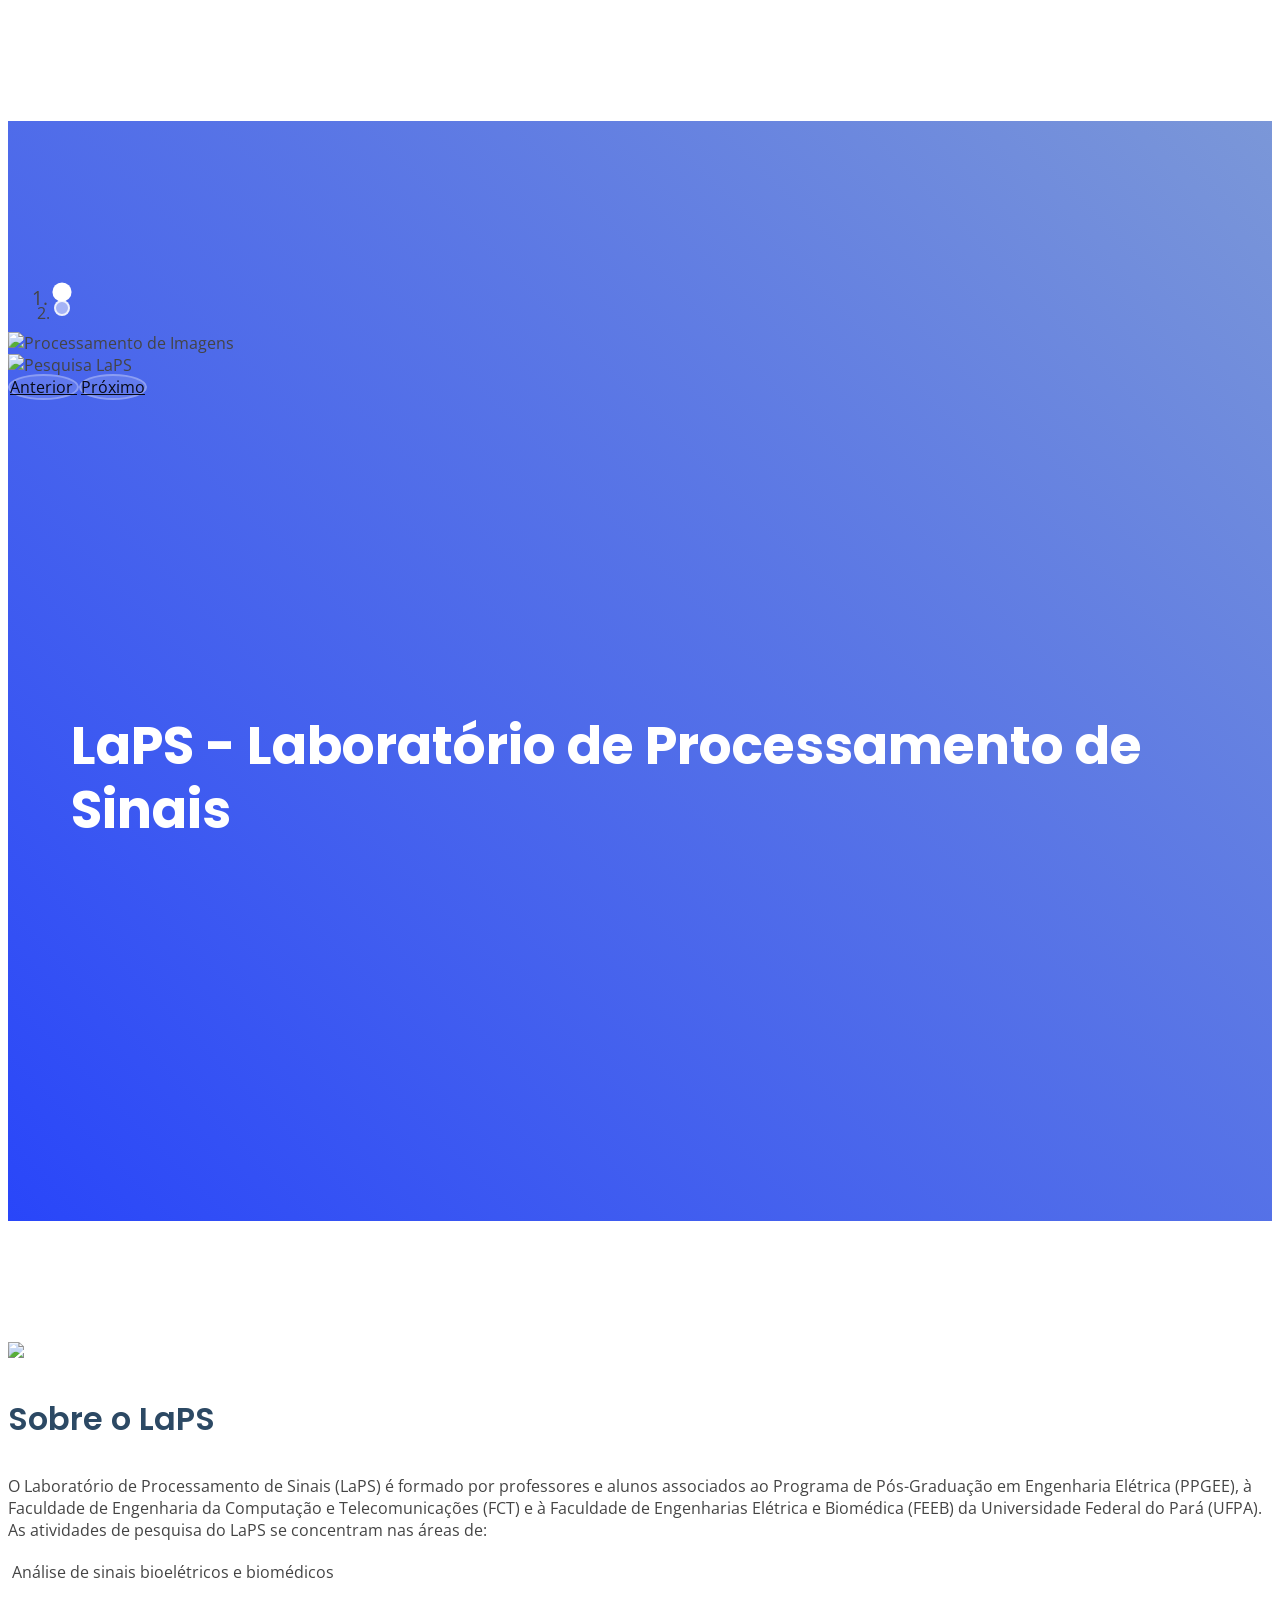
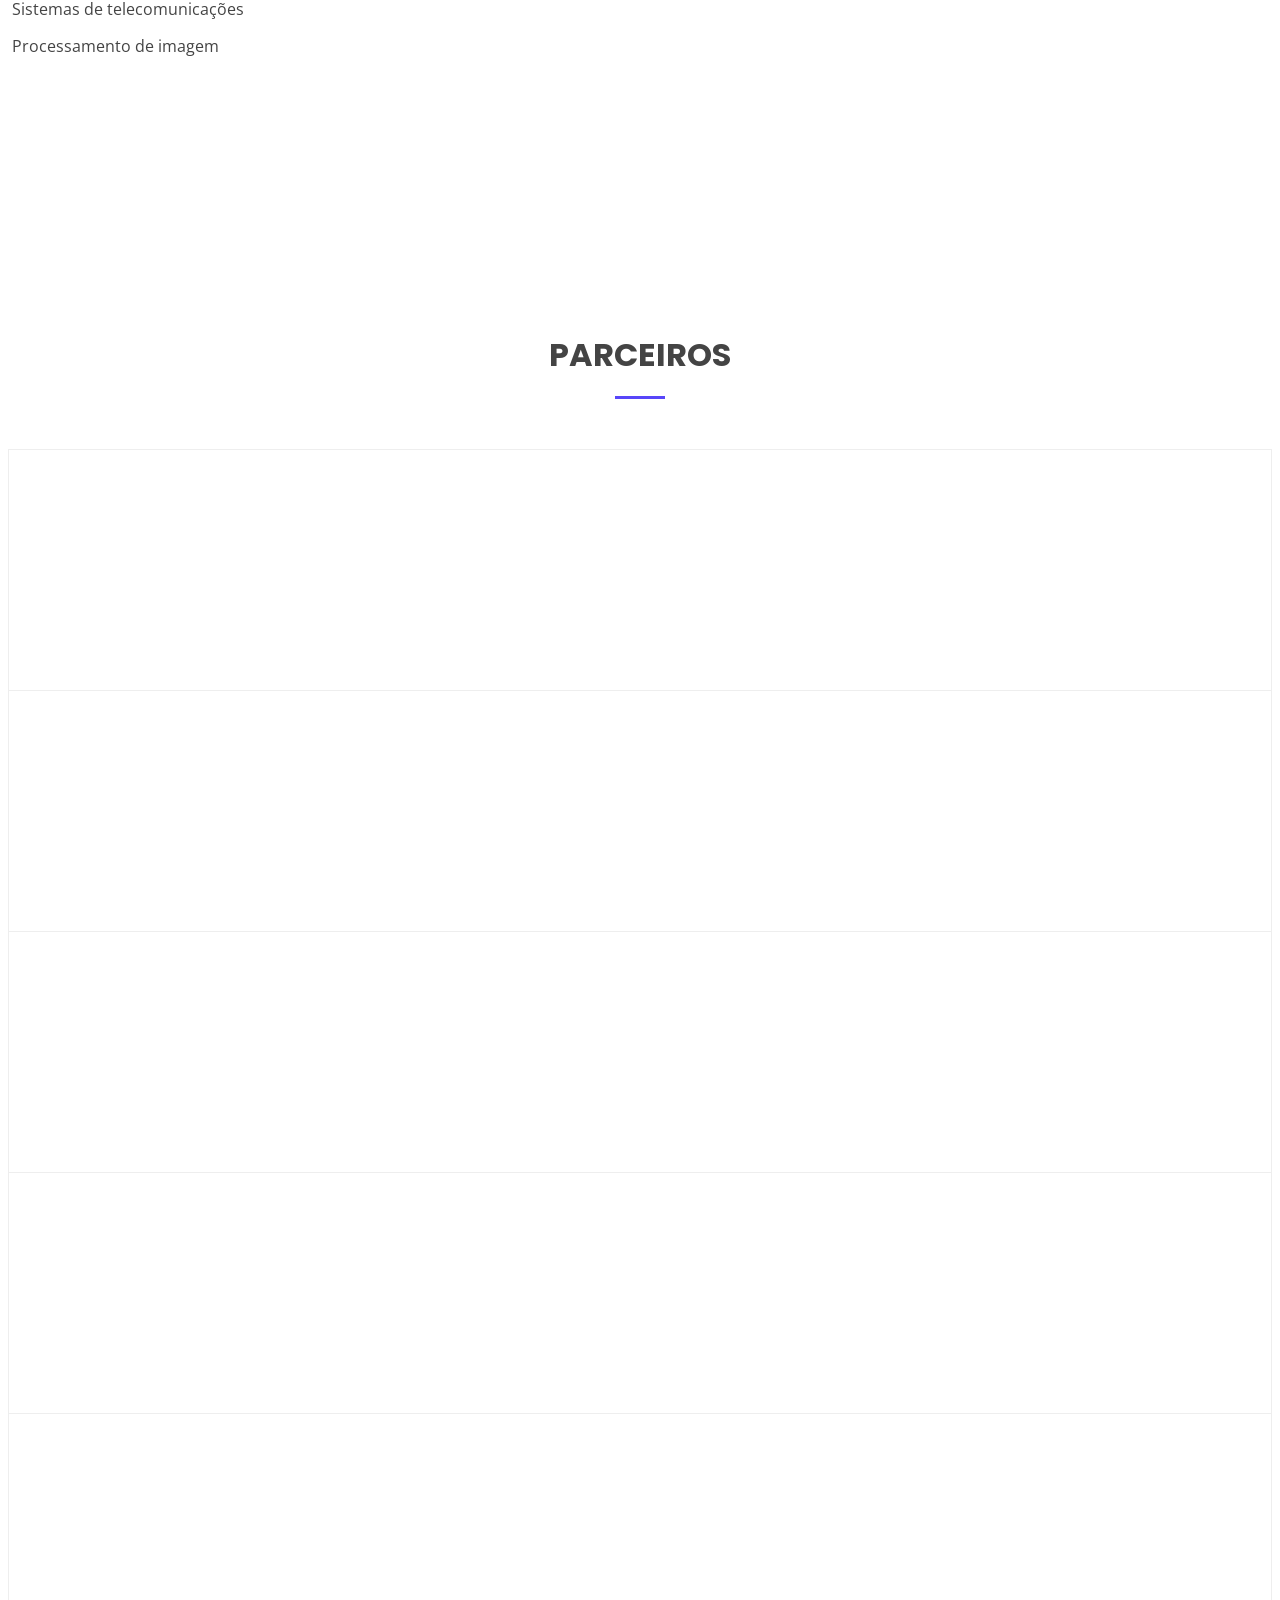
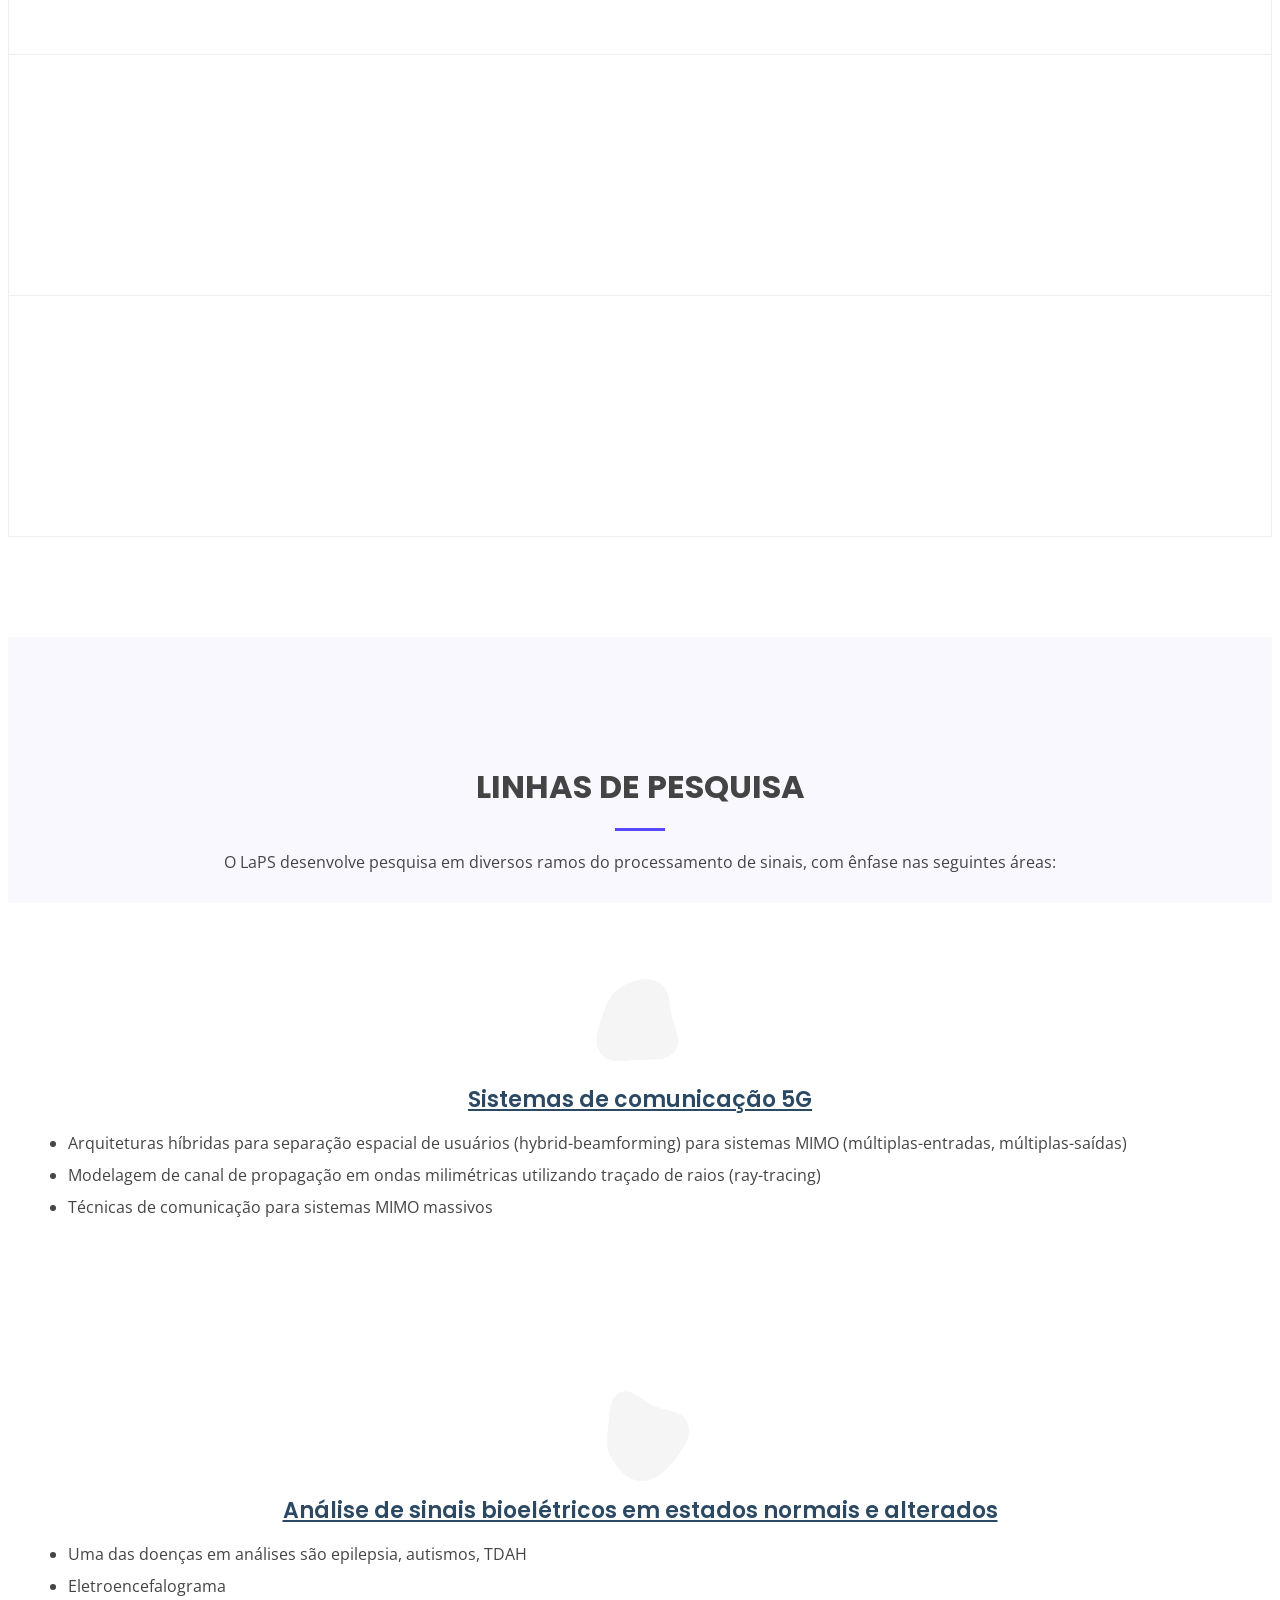
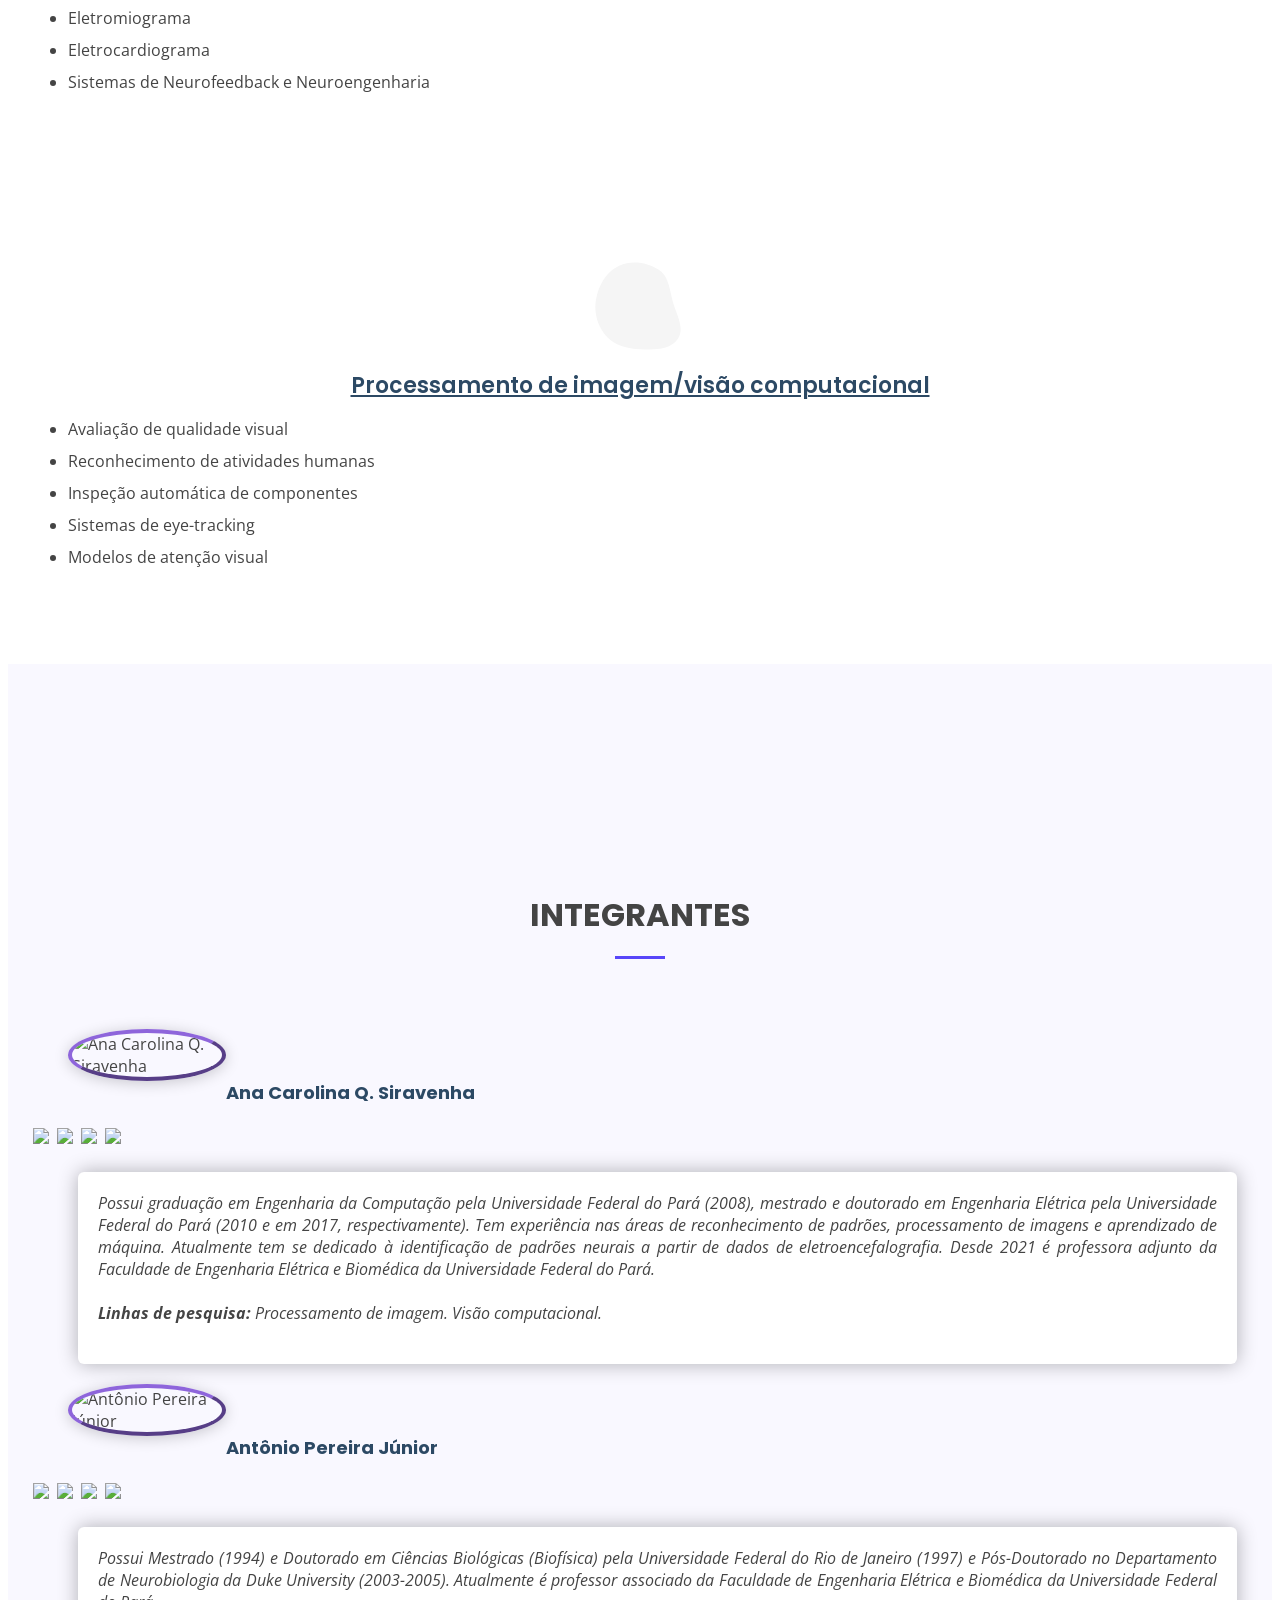
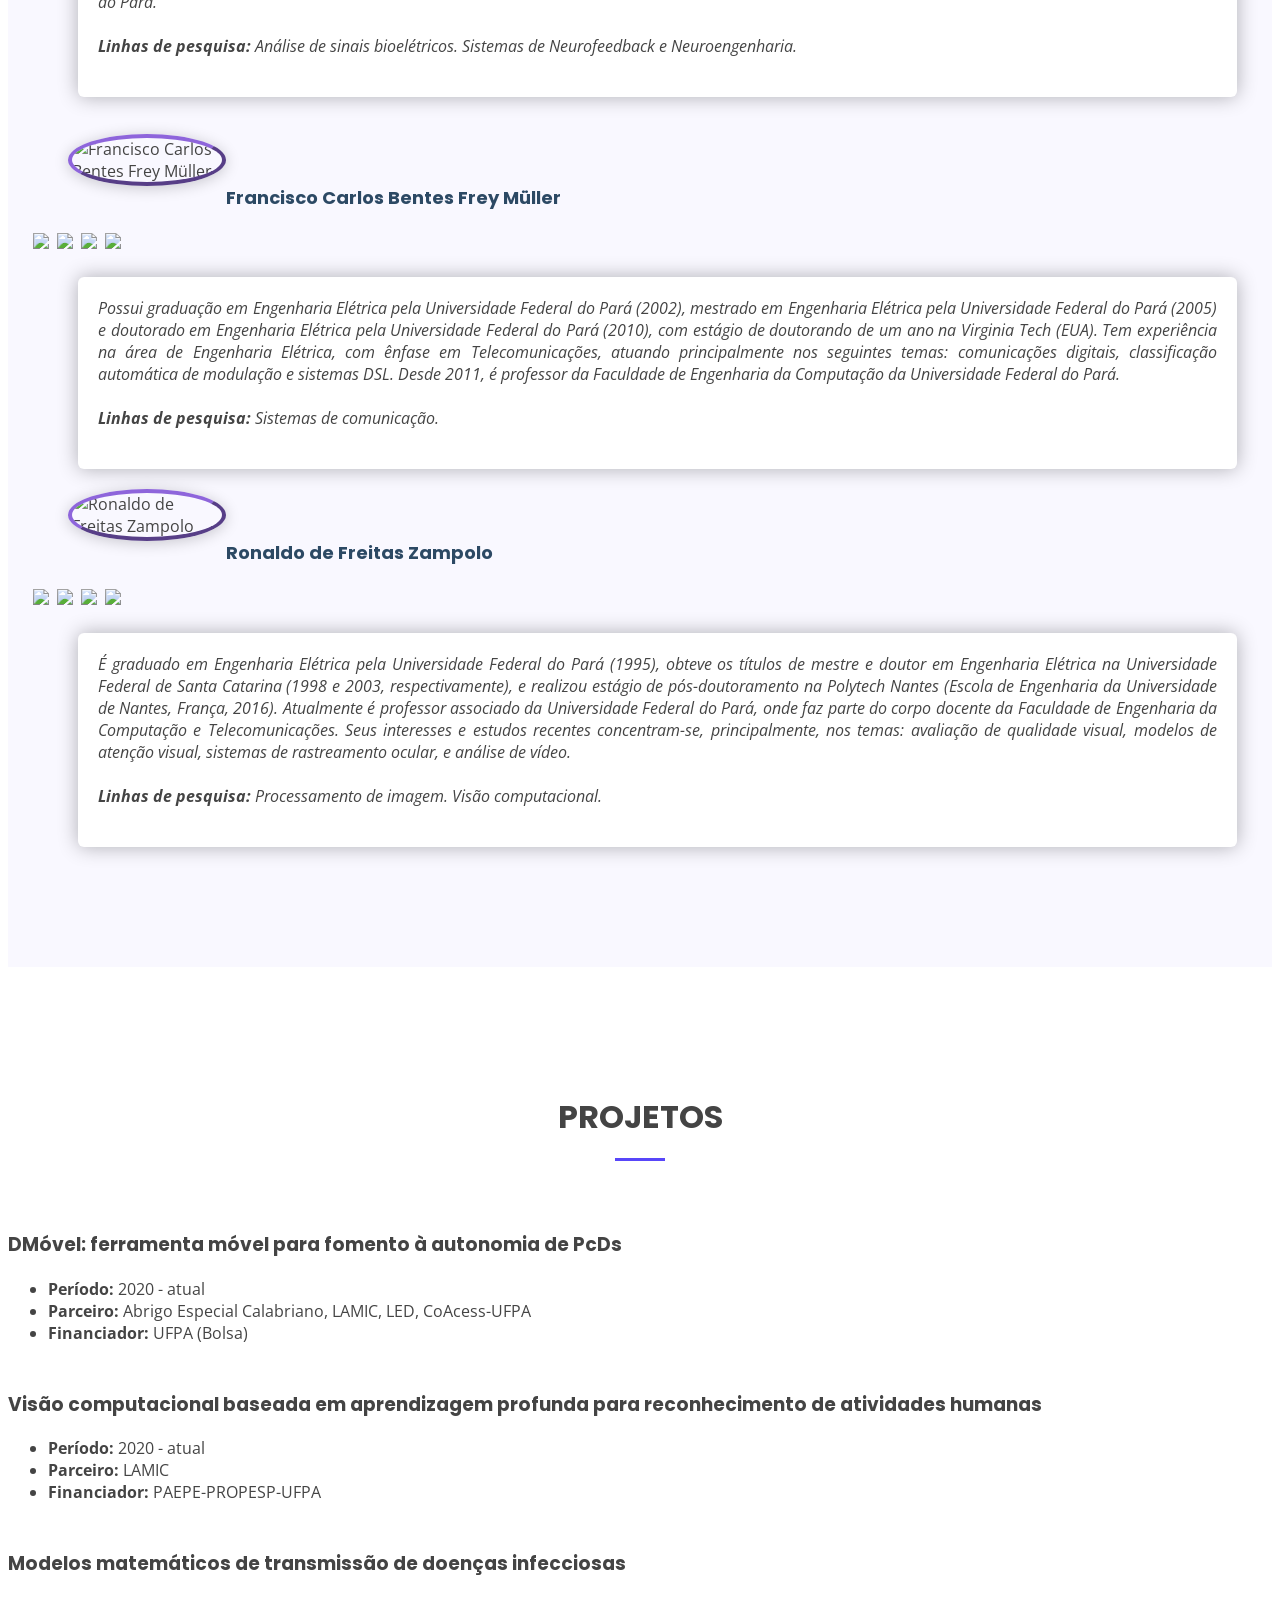
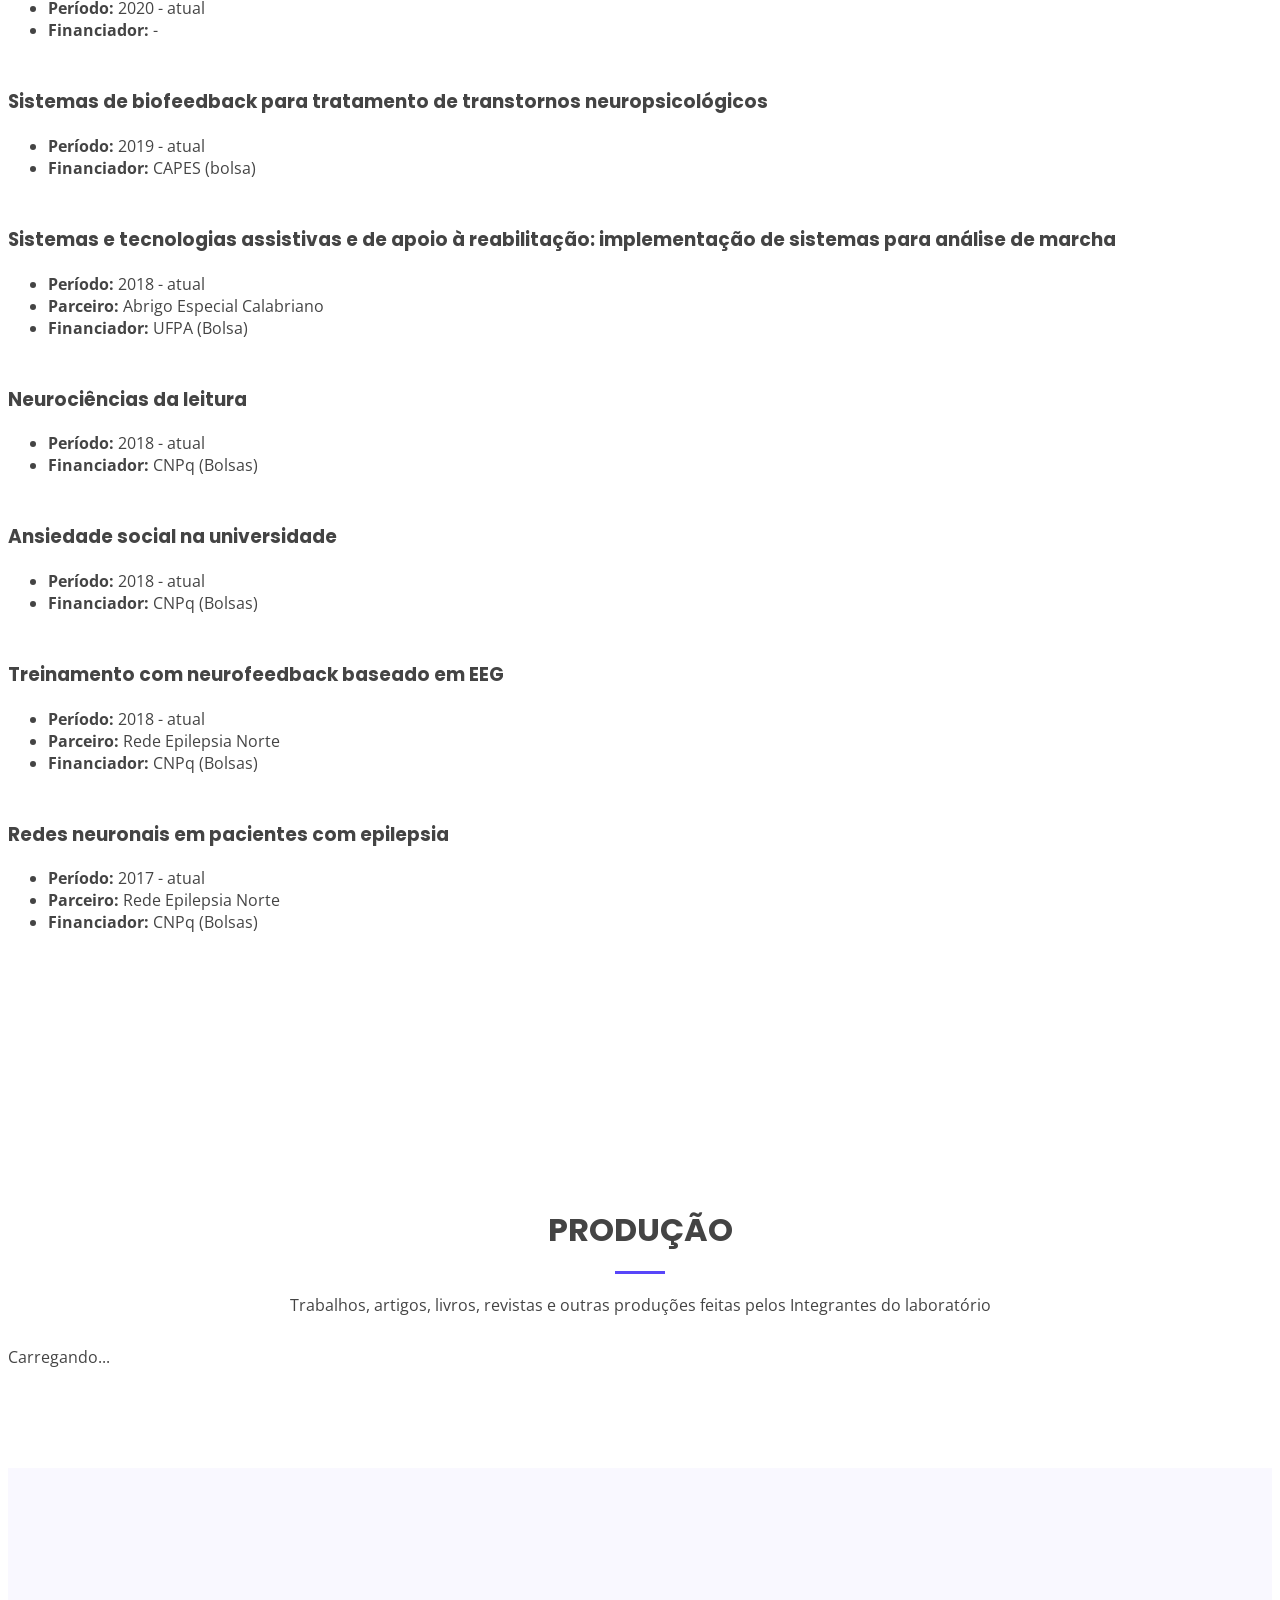
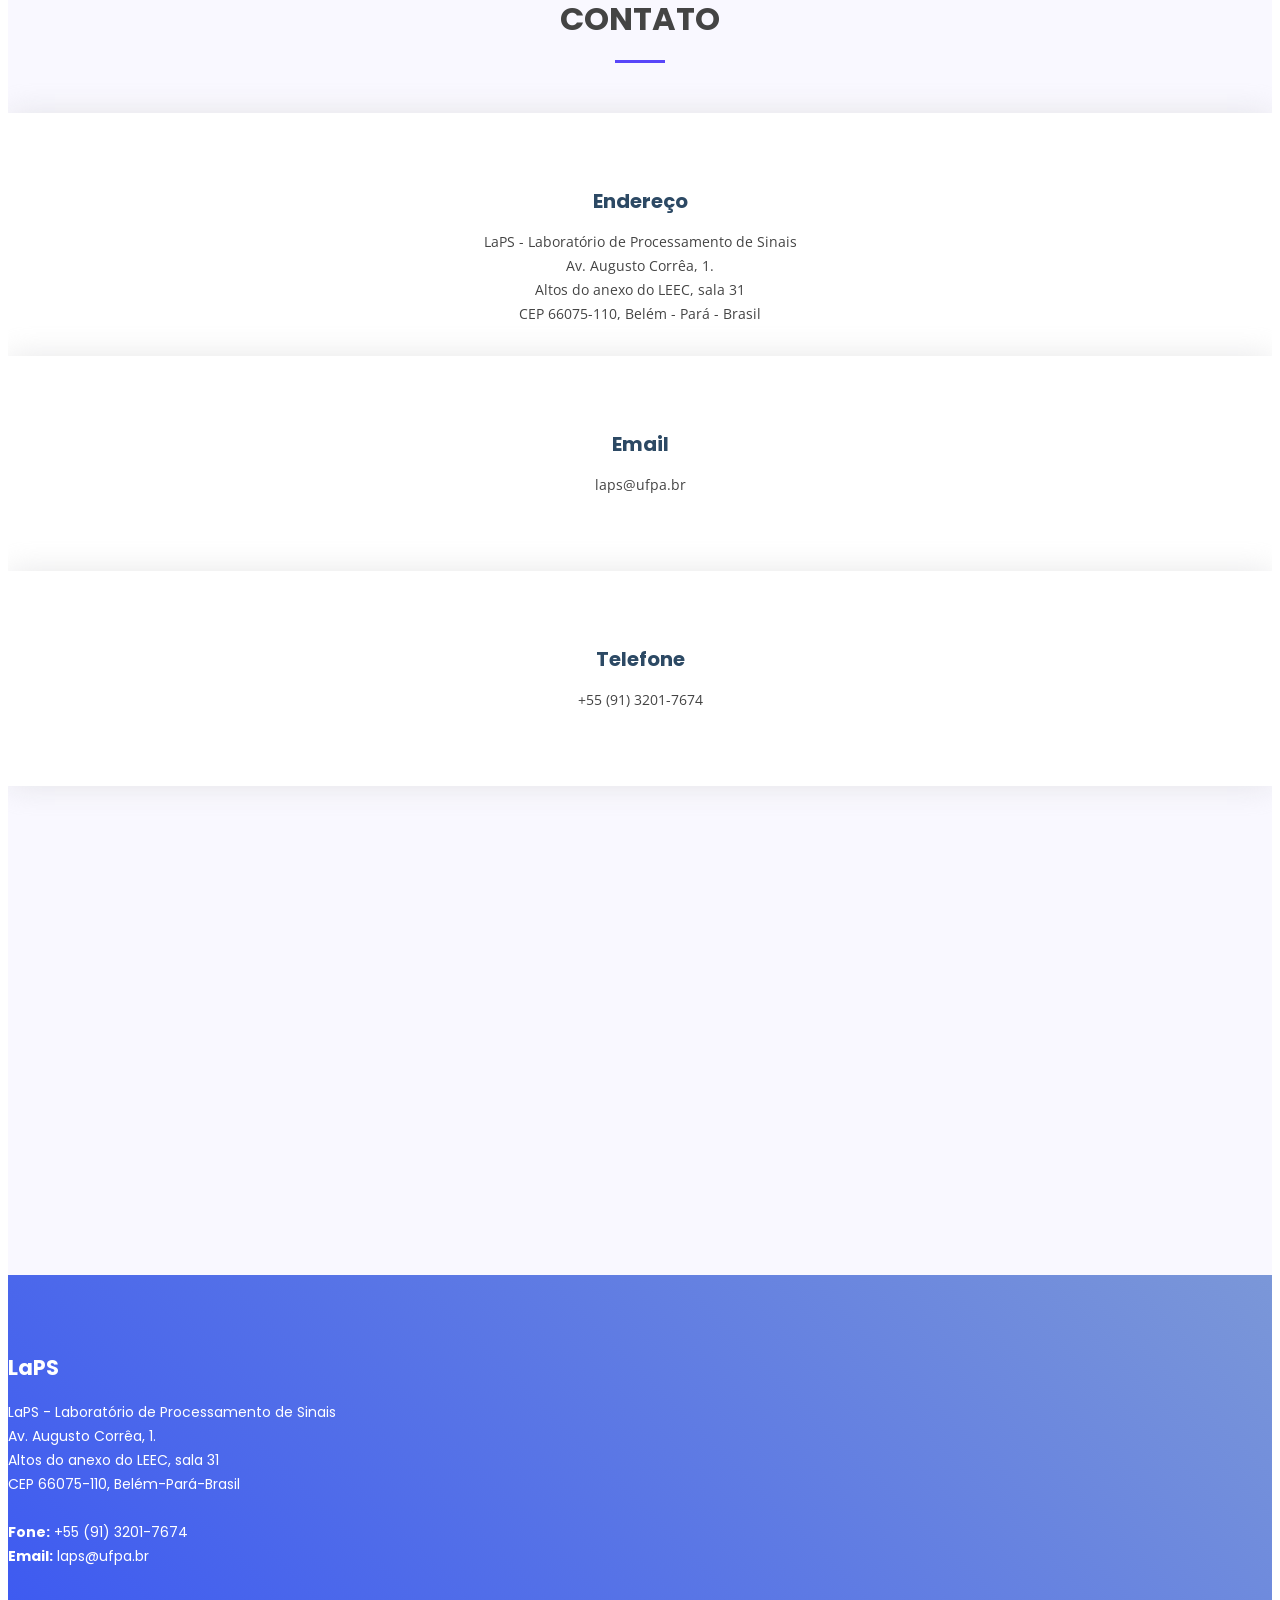
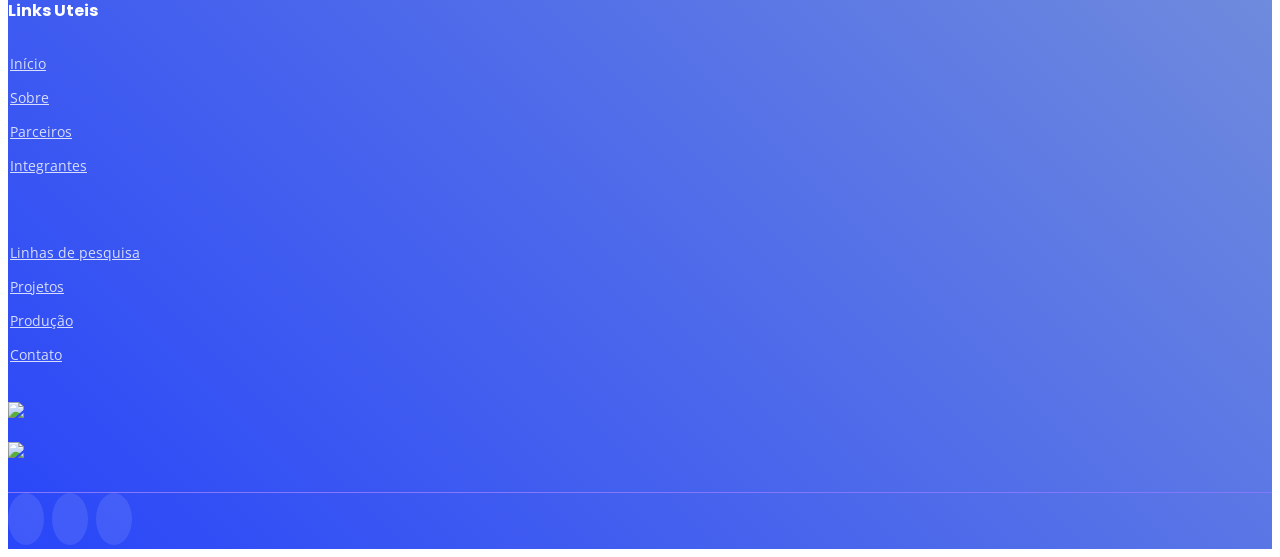
==== commit 3e9beb03: "style: Intervalo do carrossel para 30s e visual aprimorado dos controles" ====
--- a/index.html
+++ b/index.html
@@ -2,61 +2,61 @@
 <html lang="pt-br">
 
 <head>
-    <meta charset="utf-8" />
-    <meta content="width=device-width, initial-scale=1.0" name="viewport" />
-
-    <title>LaPS</title>
-    <meta content="" name="descriptison" />
-    <meta content="" name="keywords" />
-
-    <!-- FAVICONS -->
-    <!-- <link rel="shortcut icon" href="/img/favicon.ico" /> -->
-    <link href="assets/img/icons/favicon-16x16.png" rel="icon" />
-    <link href="assets/img/icons/favicon-16x16.png" rel="apple-touch-icon" />
-
-    <!-- GOOGLE FONTS -->
-    <link
-        href="https://fonts.googleapis.com/css?family=Open+Sans:300,300i,400,400i,600,600i,700,700i|Roboto:300,300i,400,400i,500,500i,600,600i,700,700i|Poppins:300,300i,400,400i,500,500i,600,600i,700,700i"
-        rel="stylesheet" />
-
-    <!--  CSS ARQUIVOS -->
-    <link href="assets/vendor/bootstrap/css/bootstrap.min.css" rel="stylesheet" />
-    <link href="assets/vendor/icofont/icofont.min.css" rel="stylesheet" />
-    <link href="assets/vendor/boxicons/css/boxicons.min.css" rel="stylesheet" />
-    <link href="assets/vendor/owl.carousel/assets/owl.carousel.min.css" rel="stylesheet" />
-    <link href="assets/vendor/venobox/venobox.css" rel="stylesheet" />
-    <link href="assets/vendor/aos/aos.css" rel="stylesheet" />
-
-    <!-- Template Main CSS File -->
-    <link href="assets/css/style.css" rel="stylesheet" />
-
-    <!-- =======================================================
+  <meta charset="utf-8" />
+  <meta content="width=device-width, initial-scale=1.0" name="viewport" />
+
+  <title>LaPS</title>
+  <meta content="" name="descriptison" />
+  <meta content="" name="keywords" />
+
+  <!-- FAVICONS -->
+  <!-- <link rel="shortcut icon" href="/img/favicon.ico" /> -->
+  <link href="assets/img/icons/favicon-16x16.png" rel="icon" />
+  <link href="assets/img/icons/favicon-16x16.png" rel="apple-touch-icon" />
+
+  <!-- GOOGLE FONTS -->
+  <link
+    href="https://fonts.googleapis.com/css?family=Open+Sans:300,300i,400,400i,600,600i,700,700i|Roboto:300,300i,400,400i,500,500i,600,600i,700,700i|Poppins:300,300i,400,400i,500,500i,600,600i,700,700i"
+    rel="stylesheet" />
+
+  <!--  CSS ARQUIVOS -->
+  <link href="assets/vendor/bootstrap/css/bootstrap.min.css" rel="stylesheet" />
+  <link href="assets/vendor/icofont/icofont.min.css" rel="stylesheet" />
+  <link href="assets/vendor/boxicons/css/boxicons.min.css" rel="stylesheet" />
+  <link href="assets/vendor/owl.carousel/assets/owl.carousel.min.css" rel="stylesheet" />
+  <link href="assets/vendor/venobox/venobox.css" rel="stylesheet" />
+  <link href="assets/vendor/aos/aos.css" rel="stylesheet" />
+
+  <!-- Template Main CSS File -->
+  <link href="assets/css/style.css" rel="stylesheet" />
+
+  <!-- =======================================================
     * Template Name: Bootstrap v 4.5
     ======================================================== -->
 </head>
 
 <body>
-    <!-- ======= CABEÇARIO ======= -->
-    <header id="header" class="fixed-top">
-        <div class="container-fluid">
-            <div class="row justify-content-center">
-                <div class="col-xl-9 d-flex align-items-center">
-                    <!-- <h1 class="logo mr-auto"><a href="index.html" style="text-transform: capitalize;">LaPS</a></h1> -->
-                    <!-- Uncomment below if you prefer to use an image logo -->
-                    <a href="index.html" class="logo mr-auto">
-                        <img src="assets/img/laps_logo.png" alt="" class="img-fluid">
-                    </a>
-
-                    <nav class="nav-menu d-none d-lg-block">
-                        <ul>
-                            <li class="active"><a href="#hero">Início</a></li>
-                            <li><a href="#sobre">Sobre</a></li>
-                            <li><a href="#parceiros">Parceiros</a></li>
-                            <li><a href="#linhasdepesquisas">Linhas de pesquisa</a></li>
-                            <li><a href="#integrantes">Integrantes</a></li>
-                            <li><a href="#projetos">Projetos</a></li>
-                            <li><a href="#producao">Produção</a></li>
-                            <!-- <li class="drop-down"><a href="">Drop Down</a>
+  <!-- ======= CABEÇARIO ======= -->
+  <header id="header" class="fixed-top">
+    <div class="container-fluid">
+      <div class="row justify-content-center">
+        <div class="col-xl-9 d-flex align-items-center">
+          <!-- <h1 class="logo mr-auto"><a href="index.html" style="text-transform: capitalize;">LaPS</a></h1> -->
+          <!-- Uncomment below if you prefer to use an image logo -->
+          <a href="index.html" class="logo mr-auto">
+            <img src="assets/img/laps_logo.png" alt="" class="img-fluid">
+          </a>
+
+          <nav class="nav-menu d-none d-lg-block">
+            <ul>
+              <li class="active"><a href="#hero">Início</a></li>
+              <li><a href="#sobre">Sobre</a></li>
+              <li><a href="#parceiros">Parceiros</a></li>
+              <li><a href="#linhasdepesquisas">Linhas de pesquisa</a></li>
+              <li><a href="#integrantes">Integrantes</a></li>
+              <li><a href="#projetos">Projetos</a></li>
+              <li><a href="#producao">Produção</a></li>
+              <!-- <li class="drop-down"><a href="">Drop Down</a>
                 <ul>
                   <li><a href="#">Drop Down 1</a></li>
                   <li class="drop-down"><a href="#">Deep Drop Down</a>
@@ -73,20 +73,20 @@
                   <li><a href="#">Drop Down 4</a></li>
                 </ul>
               </li> -->
-                            <li><a href="#contato">Contato</a></li>
-                        </ul>
-                    </nav>
-                    <!-- .nav-menu -->
-
-                    <!-- <a href="#about" class="get-started-btn scrollto">Saiba Mais</a> -->
-                </div>
-            </div>
-        </div>
-    </header>
-    <!-- FIM CABEÇARIO -->
-
-    <!-- ======= TEXTO BANNER ======= -->
-    <!-- <section id="hero" class="d-flex align-items-center">
+              <li><a href="#contato">Contato</a></li>
+            </ul>
+          </nav>
+          <!-- .nav-menu -->
+
+          <!-- <a href="#about" class="get-started-btn scrollto">Saiba Mais</a> -->
+        </div>
+      </div>
+    </div>
+  </header>
+  <!-- FIM CABEÇARIO -->
+
+  <!-- ======= TEXTO BANNER ======= -->
+  <!-- <section id="hero" class="d-flex align-items-center">
       <div class="container-fluid" data-aos="fade-up">
         <div class="row justify-content-center">
           <div
@@ -110,46 +110,45 @@
         </div>
       </div>
     </section> -->
-    <section class="container-fluid" id="hero" style="background: linear-gradient(45deg, #2946f9 0%, #7b97d8 100%);">
-        <div class="row">
-            <div class="col-lg-6 col-md-8 order-1 order-lg-2" style="margin-top: 5%;">
-                <div id="heroCarousel" class="carousel slide" data-ride="carousel" data-interval="5000">
-                    <!-- Indicadores -->
-                    <ol class="carousel-indicators">
-                        <li data-target="#heroCarousel" data-slide-to="0" class="active"></li>
-                        <li data-target="#heroCarousel" data-slide-to="1"></li>
-                    </ol>
-
-                    <div class="carousel-inner">
-                        <div class="carousel-item active">
-                            <img src="assets/img/open-image-processing.png" class="d-block w-100"
-                                alt="Processamento de Imagens">
-                        </div>
-                        <div class="carousel-item">
-                            <img src="assets/img/Final-figure.jpg" class="d-block w-100" alt="Pesquisa LaPS">
-                        </div>
-                    </div>
-
-                    <!-- Controles -->
-                    <a class="carousel-control-prev" href="#heroCarousel" role="button" data-slide="prev">
-                        <span class="carousel-control-prev-icon" aria-hidden="true"></span>
-                        <span class="sr-only">Anterior</span>
-                    </a>
-                    <a class="carousel-control-next" href="#heroCarousel" role="button" data-slide="next">
-                        <span class="carousel-control-next-icon" aria-hidden="true"></span>
-                        <span class="sr-only">Próximo</span>
-                    </a>
-                </div>
-            </div>
-
-
-            <div class="col-lg-6 pt-4 pt-lg-0 order-2 order-lg-1 content" id="texto-inicio">
-                <h1>LaPS - Laboratório de Processamento de Sinais</h1>
-            </div>
-        </div>
-    </section>
-
-    <!-- <section id="hero">
+  <section class="container-fluid" id="hero" style="background: linear-gradient(45deg, #2946f9 0%, #7b97d8 100%);">
+    <div class="row">
+      <div class="col-lg-6 col-md-8 order-1 order-lg-2" style="margin-top: 5%;">
+        <div id="heroCarousel" class="carousel slide" data-ride="carousel" data-interval="30000">
+          <!-- Indicadores -->
+          <ol class="carousel-indicators">
+            <li data-target="#heroCarousel" data-slide-to="0" class="active"></li>
+            <li data-target="#heroCarousel" data-slide-to="1"></li>
+          </ol>
+
+          <div class="carousel-inner">
+            <div class="carousel-item active">
+              <img src="assets/img/open-image-processing.png" class="d-block w-100" alt="Processamento de Imagens">
+            </div>
+            <div class="carousel-item">
+              <img src="assets/img/Final-figure.jpg" class="d-block w-100" alt="Pesquisa LaPS">
+            </div>
+          </div>
+
+          <!-- Controles -->
+          <a class="carousel-control-prev" href="#heroCarousel" role="button" data-slide="prev">
+            <span class="carousel-control-prev-icon" aria-hidden="true"></span>
+            <span class="sr-only">Anterior</span>
+          </a>
+          <a class="carousel-control-next" href="#heroCarousel" role="button" data-slide="next">
+            <span class="carousel-control-next-icon" aria-hidden="true"></span>
+            <span class="sr-only">Próximo</span>
+          </a>
+        </div>
+      </div>
+
+
+      <div class="col-lg-6 pt-4 pt-lg-0 order-2 order-lg-1 content" id="texto-inicio">
+        <h1>LaPS - Laboratório de Processamento de Sinais</h1>
+      </div>
+    </div>
+  </section>
+
+  <!-- <section id="hero">
       <div id="heroCarousel" class="carousel slide carousel-fade" data-ride="carousel">
   
         <ol class="carousel-indicators" id="hero-carousel-indicators"><li data-target="#heroCarousel" data-slide-to="0" class=""></li><li data-target="#heroCarousel" data-slide-to="1" class="active"></li><li data-target="#heroCarousel" data-slide-to="2"></li></ol>
@@ -197,118 +196,117 @@
   
       </div>
     </section> -->
-    <!-- FIM TEXTO BANNER -->
-
-    <main id="main">
-        <!-- ======= SOBRE ======= -->
-        <section id="sobre" class="about">
-            <div class="container">
-                <div class="row">
-                    <div class="col-lg-6 order-1 order-lg-2" data-aos="zoom-in" data-aos-delay="150">
-                        <img src="assets/img/pessoas e computadores cor azul.png" class="img-fluid" />
-                    </div>
-                    <div class="col-lg-6 pt-4 pt-lg-0 order-2 order-lg-1 content" data-aos="fade-right">
-                        <h3>Sobre o LaPS</h3>
-                        <p class="font-italic">
-                            O Laboratório de Processamento de Sinais (LaPS) é formado por
-                            professores e alunos associados ao Programa de Pós-Graduação em
-                            Engenharia Elétrica (PPGEE), à Faculdade de Engenharia da
-                            Computação e Telecomunicações (FCT) e à Faculdade de Engenharias
-                            Elétrica e Biomédica (FEEB) da Universidade Federal do Pará
-                            (UFPA). As atividades de pesquisa do LaPS se concentram nas
-                            áreas de:
-                        </p>
-                        <ul>
-                            <li>
-                                <i class="icofont-check-circled"></i>
-                                Análise de sinais bioelétricos e biomédicos
-                            </li>
-                            <li>
-                                <i class="icofont-check-circled"></i>
-                                Sistemas de telecomunicações
-                            </li>
-                            <li>
-                                <i class="icofont-check-circled"></i>
-                                Processamento de imagem
-                            </li>
-                        </ul>
-                        <!-- BOTÃO DE SAIBA MAIS DO SOBRE -->
-                        <!-- <a href="#" class="read-more"
+  <!-- FIM TEXTO BANNER -->
+
+  <main id="main">
+    <!-- ======= SOBRE ======= -->
+    <section id="sobre" class="about">
+      <div class="container">
+        <div class="row">
+          <div class="col-lg-6 order-1 order-lg-2" data-aos="zoom-in" data-aos-delay="150">
+            <img src="assets/img/pessoas e computadores cor azul.png" class="img-fluid" />
+          </div>
+          <div class="col-lg-6 pt-4 pt-lg-0 order-2 order-lg-1 content" data-aos="fade-right">
+            <h3>Sobre o LaPS</h3>
+            <p class="font-italic">
+              O Laboratório de Processamento de Sinais (LaPS) é formado por
+              professores e alunos associados ao Programa de Pós-Graduação em
+              Engenharia Elétrica (PPGEE), à Faculdade de Engenharia da
+              Computação e Telecomunicações (FCT) e à Faculdade de Engenharias
+              Elétrica e Biomédica (FEEB) da Universidade Federal do Pará
+              (UFPA). As atividades de pesquisa do LaPS se concentram nas
+              áreas de:
+            </p>
+            <ul>
+              <li>
+                <i class="icofont-check-circled"></i>
+                Análise de sinais bioelétricos e biomédicos
+              </li>
+              <li>
+                <i class="icofont-check-circled"></i>
+                Sistemas de telecomunicações
+              </li>
+              <li>
+                <i class="icofont-check-circled"></i>
+                Processamento de imagem
+              </li>
+            </ul>
+            <!-- BOTÃO DE SAIBA MAIS DO SOBRE -->
+            <!-- <a href="#" class="read-more"
                 >Read More <i class="icofont-long-arrow-right"></i
               ></a> -->
-                    </div>
-                </div>
-            </div>
-        </section>
-        <!-- FIM SOBRE -->
-
-        <!-- ======= PARCEIROS ======= -->
-        <section id="parceiros" class="clients">
-            <div class="container">
-                <div class="section-title">
-                    <h2>Parceiros</h2>
-                </div>
-
-                <div class="row no-gutters clients-wrap clearfix wow fadeInUp">
-
-                    <div class="col-lg-3 col-md-4 col-6"><!-- ======= CNPQ ======= -->
-                        <a href="http://cnpq.br" target="_blank" title="CNPQ">
-                            <div class="client-logo">
-                                <img src="assets/img/icons/icon1_cnpq.png" class="img-fluid" alt="" width="150px">
-                            </div>
-                        </a>
-                    </div>
-
-                    <div class="col-lg-3 col-md-4 col-6"><!-- ======= CAPES ======= -->
-                        <a href="https://www.gov.br/capes/pt-br" target="_blank" title="CAPES">
-                            <div class="client-logo">
-                                <img src="assets/img/icons/icon2_capes.png" class="img-fluid" alt="" width="150px">
-                            </div>
-                        </a>
-                    </div>
-
-                    <div class="col-lg-3 col-md-4 col-6"><!-- ======= JAMBU ======= -->
-                        <a href="http://www.jambu.com.br/xss/" target="_blank" title="JAMBU">
-                            <div class="client-logo">
-                                <img src="assets/img/icons/icon3_jambu.png" class="img-fluid" alt="" width="150px">
-                            </div>
-                        </a>
-                    </div>
-
-                    <div class="col-lg-3 col-md-4 col-6"><!-- ======= SENAI ======= -->
-                        <a href="https://www.senaipa.org.br/unidade/instituto-senai-de-inovacao" target="_blank"
-                            title="SENAI">
-                            <div class="client-logo">
-                                <img src="assets/img/icons/icon3_senai.png" class="img-fluid" alt="" height="50%">
-                            </div>
-                        </a>
-                    </div>
-
-                    <div class="col-lg-3 col-md-4 col-6"><!-- ======= ABRIGO ======= -->
-                        <a href="https://www.abrigoespecialcalabriano.org.br" target="_blank" title="Abrigo Calabriano">
-                            <div class="client-logo">
-                                <img src="assets/img/icons/abrigo.png" class="img-fluid" alt="" width="150px">
-                            </div>
-                        </a>
-                    </div>
-
-                    <div class="col-lg-3 col-md-4 col-6"><!-- ======= LAMIC ======= -->
-                        <a href="http://lamic.ufpa.br" target="_blank" title="LAMIC">
-                            <div class="client-logo">
-                                <img src="assets/img/icons/icon_Lamic.png" class="img-fluid" alt="" width="160px">
-                            </div>
-                        </a>
-                    </div>
-
-                    <div class="col-lg-3 col-md-4 col-6"><!-- ======= IPI ======= -->
-                        <a href="https://www.ls2n.fr/equipe/ipi/" target="_blank" title="LS2N_IPI">
-                            <div class="client-logo">
-                                <img src="assets/img/icons/logo_ls2n.svg" class="img-fluid" alt="" width="150px">
-                            </div>
-                        </a>
-                    </div>
-
-                    <!-- <div class="col-lg-3 col-md-4 col-6"> ======= INSTITUTO VALE ======= 
+          </div>
+        </div>
+      </div>
+    </section>
+    <!-- FIM SOBRE -->
+
+    <!-- ======= PARCEIROS ======= -->
+    <section id="parceiros" class="clients">
+      <div class="container">
+        <div class="section-title">
+          <h2>Parceiros</h2>
+        </div>
+
+        <div class="row no-gutters clients-wrap clearfix wow fadeInUp">
+
+          <div class="col-lg-3 col-md-4 col-6"><!-- ======= CNPQ ======= -->
+            <a href="http://cnpq.br" target="_blank" title="CNPQ">
+              <div class="client-logo">
+                <img src="assets/img/icons/icon1_cnpq.png" class="img-fluid" alt="" width="150px">
+              </div>
+            </a>
+          </div>
+
+          <div class="col-lg-3 col-md-4 col-6"><!-- ======= CAPES ======= -->
+            <a href="https://www.gov.br/capes/pt-br" target="_blank" title="CAPES">
+              <div class="client-logo">
+                <img src="assets/img/icons/icon2_capes.png" class="img-fluid" alt="" width="150px">
+              </div>
+            </a>
+          </div>
+
+          <div class="col-lg-3 col-md-4 col-6"><!-- ======= JAMBU ======= -->
+            <a href="http://www.jambu.com.br/xss/" target="_blank" title="JAMBU">
+              <div class="client-logo">
+                <img src="assets/img/icons/icon3_jambu.png" class="img-fluid" alt="" width="150px">
+              </div>
+            </a>
+          </div>
+
+          <div class="col-lg-3 col-md-4 col-6"><!-- ======= SENAI ======= -->
+            <a href="https://www.senaipa.org.br/unidade/instituto-senai-de-inovacao" target="_blank" title="SENAI">
+              <div class="client-logo">
+                <img src="assets/img/icons/icon3_senai.png" class="img-fluid" alt="" height="50%">
+              </div>
+            </a>
+          </div>
+
+          <div class="col-lg-3 col-md-4 col-6"><!-- ======= ABRIGO ======= -->
+            <a href="https://www.abrigoespecialcalabriano.org.br" target="_blank" title="Abrigo Calabriano">
+              <div class="client-logo">
+                <img src="assets/img/icons/abrigo.png" class="img-fluid" alt="" width="150px">
+              </div>
+            </a>
+          </div>
+
+          <div class="col-lg-3 col-md-4 col-6"><!-- ======= LAMIC ======= -->
+            <a href="http://lamic.ufpa.br" target="_blank" title="LAMIC">
+              <div class="client-logo">
+                <img src="assets/img/icons/icon_Lamic.png" class="img-fluid" alt="" width="160px">
+              </div>
+            </a>
+          </div>
+
+          <div class="col-lg-3 col-md-4 col-6"><!-- ======= IPI ======= -->
+            <a href="https://www.ls2n.fr/equipe/ipi/" target="_blank" title="LS2N_IPI">
+              <div class="client-logo">
+                <img src="assets/img/icons/logo_ls2n.svg" class="img-fluid" alt="" width="150px">
+              </div>
+            </a>
+          </div>
+
+          <!-- <div class="col-lg-3 col-md-4 col-6"> ======= INSTITUTO VALE ======= 
               <a href="https://www.itv.org" target="_blank" title="Instituto Tecnológico Vale">
                 <div class="client-logo">
                   <img src="assets/img/icons/instituto_tec_vale.png" class="img-fluid" alt="" width="150px">
@@ -316,102 +314,102 @@
               </a>
             </div> -->
 
-                </div>
-
-            </div>
-        </section><!-- FIM PARCEIROS  -->
-
-        <!-- ======= LINHAS DE PESQUISAS ======= -->
-        <section id="linhasdepesquisas" class="services section-bg">
-            <div class="container" data-aos="fade-up">
-                <div class="section-title">
-                    <h2>Linhas de Pesquisa</h2>
-                    <p>
-                        O LaPS desenvolve pesquisa em diversos ramos do processamento de
-                        sinais, com ênfase nas seguintes áreas:
-                    </p>
-                </div>
-
-                <div class="row">
-                    <div class="col-lg-4 col-md-6 d-flex align-items-stretch" data-aos="zoom-in" data-aos-delay="100">
-                        <div class="icon-box iconbox-blue">
-                            <div class="icon">
-                                <svg width="100" height="100" viewBox="0 0 600 600" xmlns="http://www.w3.org/2000/svg">
-                                    <path stroke="none" stroke-width="0" fill="#f5f5f5"
-                                        d="M300,521.0016835830174C376.1290562159157,517.8887921683347,466.0731472004068,529.7835943286574,510.70327084640275,468.03025145048787C554.3714126377745,407.6079735673963,508.03601936045806,328.9844924480964,491.2728898941984,256.3432110539036C474.5976632858925,184.082847569629,479.9380746630129,96.60480741107993,416.23090153303,58.64404602377083C348.86323505073057,18.502131276798302,261.93793281208167,40.57373210992963,193.5410806939664,78.93577620505333C130.42746243093433,114.334589627462,98.30271207620316,179.96522072025542,76.75703585869454,249.04625023123273C51.97151888228291,328.5150500222984,13.704378332031375,421.85034740162234,66.52175969318436,486.19268352777647C119.04800174914682,550.1803526380478,217.28368757567262,524.383925680826,300,521.0016835830174">
-                                    </path>
-                                </svg>
-                                <i class="bx bx-rss"></i>
-                            </div>
-                            <h4><a href="">Sistemas de comunicação 5G </a></h4>
-                            <p>
-                            <ul>
-                                <li style="text-align: left;">Arquiteturas híbridas para separação espacial de usuários
-                                    (hybrid-beamforming) para sistemas MIMO (múltiplas-entradas, múltiplas-saídas)</li>
-                                <li style="text-align: left; padding-top: 10px;">Modelagem de canal de propagação em
-                                    ondas milimétricas
-                                    utilizando traçado de raios (ray-tracing)</li>
-                                <li style="text-align: left; padding-top: 10px;">Técnicas de comunicação para sistemas
-                                    MIMO massivos
-                                </li>
-                            </ul>
-                            </p>
-                        </div>
-                    </div>
-
-                    <div class="col-lg-4 col-md-6 d-flex align-items-stretch mt-4 mt-md-0" data-aos="zoom-in"
-                        data-aos-delay="200">
-                        <div class="icon-box iconbox-orange">
-                            <div class="icon">
-                                <svg width="100" height="100" viewBox="0 0 600 600" xmlns="http://www.w3.org/2000/svg">
-                                    <path stroke="none" stroke-width="0" fill="#f5f5f5"
-                                        d="M300,582.0697525312426C382.5290701553225,586.8405444964366,449.9789794690241,525.3245884688669,502.5850820975895,461.55621195738473C556.606425686781,396.0723002908107,615.8543463187945,314.28637112970534,586.6730223649479,234.56875336149918C558.9533121215079,158.8439757836574,454.9685369536778,164.00468322053177,381.49747125262974,130.76875717737553C312.15926192815925,99.40240125094834,248.97055460311594,18.661163978235184,179.8680185752513,50.54337015887873C110.5421016452524,82.52863877960104,119.82277516462835,180.83849132639028,109.12597500060166,256.43424936330496C100.08760227029461,320.3096726198365,92.17705696193138,384.0621239912766,124.79988738764834,439.7174275375508C164.83382741302287,508.01625554203684,220.96474134820875,577.5009287672846,300,582.0697525312426">
-                                    </path>
-                                </svg>
-                                <i class="bx bx-pulse"></i>
-                            </div>
-                            <h4><a href="">Análise de sinais bioelétricos em estados normais e alterados </a></h4>
-                            <p>
-                            <ul>
-                                <li style="text-align: left; ">Uma das doenças em análises são epilepsia, autismos, TDAH
-                                </li>
-                                <li style="text-align: left; padding-top: 10px;">Eletroencefalograma</li>
-                                <li style="text-align: left; padding-top: 10px;">Eletromiograma</li>
-                                <li style="text-align: left; padding-top: 10px;">Eletrocardiograma</li>
-                                <li style="text-align: left; padding-top: 10px;">Sistemas de Neurofeedback e
-                                    Neuroengenharia</li>
-                            </ul>
-                            </p>
-                        </div>
-                    </div>
-
-                    <div class="col-lg-4 col-md-6 d-flex align-items-stretch mt-4 mt-lg-0" data-aos="zoom-in"
-                        data-aos-delay="300">
-                        <div class="icon-box iconbox-pink">
-                            <div class="icon">
-                                <svg width="100" height="100" viewBox="0 0 600 600" xmlns="http://www.w3.org/2000/svg">
-                                    <path stroke="none" stroke-width="0" fill="#f5f5f5"
-                                        d="M300,541.5067337569781C382.14930387511276,545.0595476570109,479.8736841581634,548.3450877840088,526.4010558755058,480.5488172755941C571.5218469581645,414.80211281144784,517.5187510058486,332.0715597781072,496.52539010469104,255.14436215662573C477.37192572678356,184.95920475031193,473.57363656557914,105.61284051026155,413.0603344069578,65.22779650032875C343.27470386102294,18.654635553484475,251.2091493199835,5.337323636656869,175.0934190732945,40.62881213300186C97.87086631185822,76.43348514350839,51.98124368387456,156.15599469081315,36.44837278890362,239.84606092416172C21.716077023791087,319.22268207091537,43.775223500013084,401.1760424656574,96.891909868211,461.97329694683043C147.22146801428983,519.5804099606455,223.5754009179313,538.201503339737,300,541.5067337569781">
-                                    </path>
-                                </svg>
-                                <i class="bx bxs-image"></i>
-                            </div>
-                            <h4><a href="">Processamento de imagem/visão computacional</a></h4>
-                            <p>
-                            <ul>
-                                <li style="text-align: left;">Avaliação de qualidade visual</li>
-                                <li style="text-align: left; padding-top: 10px;">Reconhecimento de atividades humanas
-                                </li>
-                                <li style="text-align: left; padding-top: 10px;">Inspeção automática de componentes</li>
-                                <li style="text-align: left; padding-top: 10px;">Sistemas de eye-tracking</li>
-                                <li style="text-align: left; padding-top: 10px;">Modelos de atenção visual</li>
-                            </ul>
-                            </p>
-                        </div>
-                    </div>
-
-                    <!-- OUTRA LINHA -->
-                    <!-- <div
+        </div>
+
+      </div>
+    </section><!-- FIM PARCEIROS  -->
+
+    <!-- ======= LINHAS DE PESQUISAS ======= -->
+    <section id="linhasdepesquisas" class="services section-bg">
+      <div class="container" data-aos="fade-up">
+        <div class="section-title">
+          <h2>Linhas de Pesquisa</h2>
+          <p>
+            O LaPS desenvolve pesquisa em diversos ramos do processamento de
+            sinais, com ênfase nas seguintes áreas:
+          </p>
+        </div>
+
+        <div class="row">
+          <div class="col-lg-4 col-md-6 d-flex align-items-stretch" data-aos="zoom-in" data-aos-delay="100">
+            <div class="icon-box iconbox-blue">
+              <div class="icon">
+                <svg width="100" height="100" viewBox="0 0 600 600" xmlns="http://www.w3.org/2000/svg">
+                  <path stroke="none" stroke-width="0" fill="#f5f5f5"
+                    d="M300,521.0016835830174C376.1290562159157,517.8887921683347,466.0731472004068,529.7835943286574,510.70327084640275,468.03025145048787C554.3714126377745,407.6079735673963,508.03601936045806,328.9844924480964,491.2728898941984,256.3432110539036C474.5976632858925,184.082847569629,479.9380746630129,96.60480741107993,416.23090153303,58.64404602377083C348.86323505073057,18.502131276798302,261.93793281208167,40.57373210992963,193.5410806939664,78.93577620505333C130.42746243093433,114.334589627462,98.30271207620316,179.96522072025542,76.75703585869454,249.04625023123273C51.97151888228291,328.5150500222984,13.704378332031375,421.85034740162234,66.52175969318436,486.19268352777647C119.04800174914682,550.1803526380478,217.28368757567262,524.383925680826,300,521.0016835830174">
+                  </path>
+                </svg>
+                <i class="bx bx-rss"></i>
+              </div>
+              <h4><a href="">Sistemas de comunicação 5G </a></h4>
+              <p>
+              <ul>
+                <li style="text-align: left;">Arquiteturas híbridas para separação espacial de usuários
+                  (hybrid-beamforming) para sistemas MIMO (múltiplas-entradas, múltiplas-saídas)</li>
+                <li style="text-align: left; padding-top: 10px;">Modelagem de canal de propagação em
+                  ondas milimétricas
+                  utilizando traçado de raios (ray-tracing)</li>
+                <li style="text-align: left; padding-top: 10px;">Técnicas de comunicação para sistemas
+                  MIMO massivos
+                </li>
+              </ul>
+              </p>
+            </div>
+          </div>
+
+          <div class="col-lg-4 col-md-6 d-flex align-items-stretch mt-4 mt-md-0" data-aos="zoom-in"
+            data-aos-delay="200">
+            <div class="icon-box iconbox-orange">
+              <div class="icon">
+                <svg width="100" height="100" viewBox="0 0 600 600" xmlns="http://www.w3.org/2000/svg">
+                  <path stroke="none" stroke-width="0" fill="#f5f5f5"
+                    d="M300,582.0697525312426C382.5290701553225,586.8405444964366,449.9789794690241,525.3245884688669,502.5850820975895,461.55621195738473C556.606425686781,396.0723002908107,615.8543463187945,314.28637112970534,586.6730223649479,234.56875336149918C558.9533121215079,158.8439757836574,454.9685369536778,164.00468322053177,381.49747125262974,130.76875717737553C312.15926192815925,99.40240125094834,248.97055460311594,18.661163978235184,179.8680185752513,50.54337015887873C110.5421016452524,82.52863877960104,119.82277516462835,180.83849132639028,109.12597500060166,256.43424936330496C100.08760227029461,320.3096726198365,92.17705696193138,384.0621239912766,124.79988738764834,439.7174275375508C164.83382741302287,508.01625554203684,220.96474134820875,577.5009287672846,300,582.0697525312426">
+                  </path>
+                </svg>
+                <i class="bx bx-pulse"></i>
+              </div>
+              <h4><a href="">Análise de sinais bioelétricos em estados normais e alterados </a></h4>
+              <p>
+              <ul>
+                <li style="text-align: left; ">Uma das doenças em análises são epilepsia, autismos, TDAH
+                </li>
+                <li style="text-align: left; padding-top: 10px;">Eletroencefalograma</li>
+                <li style="text-align: left; padding-top: 10px;">Eletromiograma</li>
+                <li style="text-align: left; padding-top: 10px;">Eletrocardiograma</li>
+                <li style="text-align: left; padding-top: 10px;">Sistemas de Neurofeedback e
+                  Neuroengenharia</li>
+              </ul>
+              </p>
+            </div>
+          </div>
+
+          <div class="col-lg-4 col-md-6 d-flex align-items-stretch mt-4 mt-lg-0" data-aos="zoom-in"
+            data-aos-delay="300">
+            <div class="icon-box iconbox-pink">
+              <div class="icon">
+                <svg width="100" height="100" viewBox="0 0 600 600" xmlns="http://www.w3.org/2000/svg">
+                  <path stroke="none" stroke-width="0" fill="#f5f5f5"
+                    d="M300,541.5067337569781C382.14930387511276,545.0595476570109,479.8736841581634,548.3450877840088,526.4010558755058,480.5488172755941C571.5218469581645,414.80211281144784,517.5187510058486,332.0715597781072,496.52539010469104,255.14436215662573C477.37192572678356,184.95920475031193,473.57363656557914,105.61284051026155,413.0603344069578,65.22779650032875C343.27470386102294,18.654635553484475,251.2091493199835,5.337323636656869,175.0934190732945,40.62881213300186C97.87086631185822,76.43348514350839,51.98124368387456,156.15599469081315,36.44837278890362,239.84606092416172C21.716077023791087,319.22268207091537,43.775223500013084,401.1760424656574,96.891909868211,461.97329694683043C147.22146801428983,519.5804099606455,223.5754009179313,538.201503339737,300,541.5067337569781">
+                  </path>
+                </svg>
+                <i class="bx bxs-image"></i>
+              </div>
+              <h4><a href="">Processamento de imagem/visão computacional</a></h4>
+              <p>
+              <ul>
+                <li style="text-align: left;">Avaliação de qualidade visual</li>
+                <li style="text-align: left; padding-top: 10px;">Reconhecimento de atividades humanas
+                </li>
+                <li style="text-align: left; padding-top: 10px;">Inspeção automática de componentes</li>
+                <li style="text-align: left; padding-top: 10px;">Sistemas de eye-tracking</li>
+                <li style="text-align: left; padding-top: 10px;">Modelos de atenção visual</li>
+              </ul>
+              </p>
+            </div>
+          </div>
+
+          <!-- OUTRA LINHA -->
+          <!-- <div
               class="col-lg-4 col-md-6 d-flex align-items-stretch mt-4"
               data-aos="zoom-in"
               data-aos-delay="100"
@@ -502,123 +500,123 @@
               </div>
             </div> -->
 
-                </div>
-            </div>
-        </section>
-        <!-- END LINHAS DE PESQUISAS -->
-
-        <!-- =======   INTEGRANTES ======= -->
-        <section id="integrantes" class="testimonials section-bg">
-            <div class="container" data-aos="fade-up">
-                <div class="section-title">
-                    <h2>Integrantes</h2>
-                    <!-- <p>
+        </div>
+      </div>
+    </section>
+    <!-- END LINHAS DE PESQUISAS -->
+
+    <!-- =======   INTEGRANTES ======= -->
+    <section id="integrantes" class="testimonials section-bg">
+      <div class="container" data-aos="fade-up">
+        <div class="section-title">
+          <h2>Integrantes</h2>
+          <!-- <p>
               MINI TEXTO DE INTEGRANTES
             </p> -->
-                </div>
-
-                <div id="integrantes-container">
-                    <!-- Carregando... -->
-                    <div class="text-center py-5" id="integrantes-loading">
-                        <div class="spinner-border text-primary" role="status">
-                            <span class="sr-only">Carregando...</span>
-                        </div>
-                    </div>
-
-                </div>
-        </section>
-        <!-- END INTEGRANTES --><!-- ======= PROJETOS ======= -->
-<section id="projetos" class="portfolio">
-    <div class="container" data-aos="fade-up">
+        </div>
+
+        <div id="integrantes-container">
+          <!-- Carregando... -->
+          <div class="text-center py-5" id="integrantes-loading">
+            <div class="spinner-border text-primary" role="status">
+              <span class="sr-only">Carregando...</span>
+            </div>
+          </div>
+
+        </div>
+    </section>
+    <!-- END INTEGRANTES --><!-- ======= PROJETOS ======= -->
+    <section id="projetos" class="portfolio">
+      <div class="container" data-aos="fade-up">
         <div class="section-title">
-            <h2>Projetos</h2>
+          <h2>Projetos</h2>
         </div>
 
         <!-- Container dinâmico - populado via data-loader.js -->
         <div id="projetos-container">
-            <div class="text-center py-5">
-                <div class="spinner-border text-primary" role="status">
-                    <span class="sr-only">Carregando...</span>
-                </div>
-            </div>
-        </div>
-    </div>
-</section>
-<!-- FIM PROJETOS -->
-
-<!-- =======  PRODUÇÃO ======= -->
-<section id="producao" class="faq">
-    <div class="container" data-aos="fade-up">
+          <div class="text-center py-5">
+            <div class="spinner-border text-primary" role="status">
+              <span class="sr-only">Carregando...</span>
+            </div>
+          </div>
+        </div>
+      </div>
+    </section>
+    <!-- FIM PROJETOS -->
+
+    <!-- =======  PRODUÇÃO ======= -->
+    <section id="producao" class="faq">
+      <div class="container" data-aos="fade-up">
         <div class="section-title">
-            <h2>PRODUÇÃO</h2>
-            <p>
-                Trabalhos, artigos, livros, revistas e outras produções feitas
-                pelos Integrantes do laboratório
-            </p>
+          <h2>PRODUÇÃO</h2>
+          <p>
+            Trabalhos, artigos, livros, revistas e outras produções feitas
+            pelos Integrantes do laboratório
+          </p>
         </div>
 
         <!-- Container dinâmico - populado via data-loader.js -->
         <div id="producao-container">
-            <div class="text-center py-5">
-                <div class="spinner-border text-primary" role="status">
-                    <span class="sr-only">Carregando...</span>
-                </div>
-            </div>
-        </div>
-    </div>
-</section>
-<!-- FIM PRODUÇÃO --><!-- =======  CONTATO ======= -->
-<section id="contato" class="contact section-bg">
-    <div class="container" data-aos="fade-up" data-aos-delay="100">
+          <div class="text-center py-5">
+            <div class="spinner-border text-primary" role="status">
+              <span class="sr-only">Carregando...</span>
+            </div>
+          </div>
+        </div>
+      </div>
+    </section>
+    <!-- FIM PRODUÇÃO --><!-- =======  CONTATO ======= -->
+    <section id="contato" class="contact section-bg">
+      <div class="container" data-aos="fade-up" data-aos-delay="100">
         <div class="section-title" data-aos="fade-up" data-aos-delay="100">
-            <h2>Contato</h2>
-            <!-- <p>
+          <h2>Contato</h2>
+          <!-- <p>
               Mais duvidas de como funciona, fazer parceria ou participar do 
               LaPS ?.Escolha abaixo a melhor forma de contato
             </p> -->
         </div>
 
         <div class="row">
-            <div class="col-lg-6">
-                <div class="info-box mb-4">
-                    <i class="bx bx-map"></i>
-                    <h3>Endereço</h3>
-                    <p>
-                        LaPS - Laboratório de Processamento de Sinais<br />
-                        Av. Augusto Corrêa, 1.<br />
-                        Altos do anexo do LEEC, sala 31<br />
-                        CEP 66075-110, Belém - Pará - Brasil<br />
-                    </p>
-                </div>
-            </div>
-
-            <div class="col-lg-3 col-md-6">
-                <div class="info-box mb-4">
-                    <i class="bx bx-envelope"></i>
-                    <h3>Email</h3>
-                    <p>laps@ufpa.br</p>
-                    <br><br>
-                </div>
-            </div>
-
-            <div class="col-lg-3 col-md-6">
-                <div class="info-box mb-4">
-                    <i class="bx bx-phone-call"></i>
-                    <h3>Telefone</h3>
-                    <p>+55 (91) 3201-7674</p>
-                    <br><br>
-                </div>
-            </div>
+          <div class="col-lg-6">
+            <div class="info-box mb-4">
+              <i class="bx bx-map"></i>
+              <h3>Endereço</h3>
+              <p>
+                LaPS - Laboratório de Processamento de Sinais<br />
+                Av. Augusto Corrêa, 1.<br />
+                Altos do anexo do LEEC, sala 31<br />
+                CEP 66075-110, Belém - Pará - Brasil<br />
+              </p>
+            </div>
+          </div>
+
+          <div class="col-lg-3 col-md-6">
+            <div class="info-box mb-4">
+              <i class="bx bx-envelope"></i>
+              <h3>Email</h3>
+              <p>laps@ufpa.br</p>
+              <br><br>
+            </div>
+          </div>
+
+          <div class="col-lg-3 col-md-6">
+            <div class="info-box mb-4">
+              <i class="bx bx-phone-call"></i>
+              <h3>Telefone</h3>
+              <p>+55 (91) 3201-7674</p>
+              <br><br>
+            </div>
+          </div>
         </div>
 
         <div class="row">
-            <div class="col-lg-12">
-                <iframe class="mb-4 mb-lg-0"
-                    src="https://www.google.com/maps/embed?pb=!1m18!1m12!1m3!1d1628.11748995404!2d-48.45103923609391!3d-1.4738570463035525!2m3!1f0!2f0!3f0!3m2!1i1024!2i768!4f13.1!3m3!1m2!1s0x0%3A0x338a5e59b303591f!2sLaPS%20-%20Laborat%C3%B3rio%20de%20Processamento%20de%20Sinais!5e1!3m2!1spt-BR!2sbr!4v1594914520233!5m2!1spt-BR!2sbr"
-                    frameborder="0" style="border: 0; width: 100%; height: 384px" allowfullscreen></iframe>
-            </div>
-
-            <!-- <div class="col-lg-6">
+          <div class="col-lg-12">
+            <iframe class="mb-4 mb-lg-0"
+              src="https://www.google.com/maps/embed?pb=!1m18!1m12!1m3!1d1628.11748995404!2d-48.45103923609391!3d-1.4738570463035525!2m3!1f0!2f0!3f0!3m2!1i1024!2i768!4f13.1!3m3!1m2!1s0x0%3A0x338a5e59b303591f!2sLaPS%20-%20Laborat%C3%B3rio%20de%20Processamento%20de%20Sinais!5e1!3m2!1spt-BR!2sbr!4v1594914520233!5m2!1spt-BR!2sbr"
+              frameborder="0" style="border: 0; width: 100%; height: 384px" allowfullscreen></iframe>
+          </div>
+
+          <!-- <div class="col-lg-6">
               <form
                 action="forms/contact.php"
                 method="post"
@@ -687,80 +685,80 @@
               </form>
             </div> -->
         </div>
-    </div>
-</section>
-<!-- FIM CONTATO  -->
-</main>
-<!-- FIM MAIN -->
-
-<!-- ======= FOOTER ======= -->
-<footer id="footer">
+      </div>
+    </section>
+    <!-- FIM CONTATO  -->
+  </main>
+  <!-- FIM MAIN -->
+
+  <!-- ======= FOOTER ======= -->
+  <footer id="footer">
     <div class="footer-top">
-        <div class="container">
-            <div class="row">
-                <div class="col-lg-4 col-md-6 footer-contact">
-                    <h2>LaPS</h2>
-                    <p>
-                        LaPS - Laboratório de Processamento de Sinais<br />
-                        Av. Augusto Corrêa, 1.<br />
-                        Altos do anexo do LEEC, sala 31<br />
-                        CEP 66075-110, Belém-Pará-Brasil<br /> <br />
-                        <strong>Fone:</strong> +55 (91) 3201-7674<br />
-                        <strong>Email:</strong> laps@ufpa.br<br />
-                    </p>
-                </div>
-
-                <div class="col-lg-2 col-md-6 footer-links">
-                    <h4>Links Uteis</h4>
-                    <ul>
-                        <li>
-                            <i class="bx bx-chevron-right"></i> <a href="#hero">Início</a>
-                        </li>
-                        <li>
-                            <i class="bx bx-chevron-right"></i> <a href="#sobre">Sobre</a>
-                        </li>
-                        <li>
-                            <i class="bx bx-chevron-right"></i> <a href="#parceiros">Parceiros</a>
-                        </li>
-                        <li>
-                            <i class="bx bx-chevron-right"></i> <a href="#integrantes">Integrantes</a>
-                        </li>
-
-                    </ul>
-                </div>
-
-
-                <div class="col-lg-3 col-md-6 footer-links">
-                    <h4></h4>
-                    <ul>
-                        <li>
-                            <i class="bx bx-chevron-right"></i>
-                            <a href="#linhasdepesquisas">Linhas de pesquisa</a>
-                        </li>
-                        <li>
-                            <i class="bx bx-chevron-right"></i>
-                            <a href="#projetos">Projetos</a>
-                        </li>
-                        <li>
-                            <i class="bx bx-chevron-right"></i>
-                            <a href="#producao">Produção</a>
-                        </li>
-                        <li>
-                            <i class="bx bx-chevron-right"></i>
-                            <a href="#contato">Contato</a>
-                        </li>
-                    </ul>
-                </div>
-
-                <div class="col-lg-3 col-md-6 footer-newsletter">
-                    <a href="#hero" title="Início">
-                        <img class="img-fluid" style="width: 170px;" src="assets/img/laps_logo.png"></a>
-                    <br /> <br />
-                    <a href="https://portal.ufpa.br/" title="UFPA">
-                        <img class="img-fluid" style="width: 140px;" src="assets/img/icons/icon_UFPA.png">
-                    </a>
-                    <!-- NOTICIAS POR EMAIL -->
-                    <!-- <h4>Join Our Newsletter</h4>
+      <div class="container">
+        <div class="row">
+          <div class="col-lg-4 col-md-6 footer-contact">
+            <h2>LaPS</h2>
+            <p>
+              LaPS - Laboratório de Processamento de Sinais<br />
+              Av. Augusto Corrêa, 1.<br />
+              Altos do anexo do LEEC, sala 31<br />
+              CEP 66075-110, Belém-Pará-Brasil<br /> <br />
+              <strong>Fone:</strong> +55 (91) 3201-7674<br />
+              <strong>Email:</strong> laps@ufpa.br<br />
+            </p>
+          </div>
+
+          <div class="col-lg-2 col-md-6 footer-links">
+            <h4>Links Uteis</h4>
+            <ul>
+              <li>
+                <i class="bx bx-chevron-right"></i> <a href="#hero">Início</a>
+              </li>
+              <li>
+                <i class="bx bx-chevron-right"></i> <a href="#sobre">Sobre</a>
+              </li>
+              <li>
+                <i class="bx bx-chevron-right"></i> <a href="#parceiros">Parceiros</a>
+              </li>
+              <li>
+                <i class="bx bx-chevron-right"></i> <a href="#integrantes">Integrantes</a>
+              </li>
+
+            </ul>
+          </div>
+
+
+          <div class="col-lg-3 col-md-6 footer-links">
+            <h4></h4>
+            <ul>
+              <li>
+                <i class="bx bx-chevron-right"></i>
+                <a href="#linhasdepesquisas">Linhas de pesquisa</a>
+              </li>
+              <li>
+                <i class="bx bx-chevron-right"></i>
+                <a href="#projetos">Projetos</a>
+              </li>
+              <li>
+                <i class="bx bx-chevron-right"></i>
+                <a href="#producao">Produção</a>
+              </li>
+              <li>
+                <i class="bx bx-chevron-right"></i>
+                <a href="#contato">Contato</a>
+              </li>
+            </ul>
+          </div>
+
+          <div class="col-lg-3 col-md-6 footer-newsletter">
+            <a href="#hero" title="Início">
+              <img class="img-fluid" style="width: 170px;" src="assets/img/laps_logo.png"></a>
+            <br /> <br />
+            <a href="https://portal.ufpa.br/" title="UFPA">
+              <img class="img-fluid" style="width: 140px;" src="assets/img/icons/icon_UFPA.png">
+            </a>
+            <!-- NOTICIAS POR EMAIL -->
+            <!-- <h4>Join Our Newsletter</h4>
               <p>
                 Tamen quem nulla quae legam multos aute sint culpa legam noster
                 magna
@@ -771,51 +769,51 @@
                   value="Subscribe"
                 />
               </form> -->
-                </div>
-            </div>
-        </div>
+          </div>
+        </div>
+      </div>
     </div>
 
     <div class="container">
-        <div class="copyright-wrap d-md-flex py-4">
-            <div class="mr-md-auto text-center text-md-left">
-                <!-- <div class="credits">
+      <div class="copyright-wrap d-md-flex py-4">
+        <div class="mr-md-auto text-center text-md-left">
+          <!-- <div class="credits">
               All the links in the footer should remain intact.
               You can delete the links only if you purchased the pro version.
               Licensing information: https://bootstrapmade.com/license/
               Purchase the pro version with working PHP/AJAX contact form: https://bootstrapmade.com/techie-free-skin-bootstrap-3/
               Designed by <a href="https://bootstrapmade.com/">BootstrapMade</a>
             </div> -->
-            </div>
-            <div class="social-links text-center text-md-right pt-3 pt-md-0">
-                <a href="https://www.facebook.com/lapsufpa/" target="_black" title="Facebook" class="facebook"><i
-                        class="bx bxl-facebook"></i></a>
-                <a href="mailto:laps@ufpa.br?Subject=Coloque%20o%20titulo%20da%20mensagem%20aqui" title="E-mail"
-                    class="email"><i class="bx bx-mail-send"></i></a>
-                <a href="https://github.com/LAPSHub" target="_black" title="Github" class="github"><i
-                        class="bx bxl-github"></i></a>
-
-                <!-- 
+        </div>
+        <div class="social-links text-center text-md-right pt-3 pt-md-0">
+          <a href="https://www.facebook.com/lapsufpa/" target="_black" title="Facebook" class="facebook"><i
+              class="bx bxl-facebook"></i></a>
+          <a href="mailto:laps@ufpa.br?Subject=Coloque%20o%20titulo%20da%20mensagem%20aqui" title="E-mail"
+            class="email"><i class="bx bx-mail-send"></i></a>
+          <a href="https://github.com/LAPSHub" target="_black" title="Github" class="github"><i
+              class="bx bxl-github"></i></a>
+
+          <!-- 
             <a href="#" class="instagram"><i class="bx bxl-instagram"></i></a>
             <a href="#" class="twitter"><i class="bx bxl-twitter"></i></a>
             <a href="#" class="google-plus"><i class="bx bxl-skype"></i></a>
             <a href="#" class="linkedin"><i class="bx bxl-linkedin"></i></a> 
             -->
-            </div>
-        </div>
+        </div>
+      </div>
     </div>
-</footer>
-<!-- FIM FOOTER -->
-
-<!-- =======================================================
+  </footer>
+  <!-- FIM FOOTER -->
+
+  <!-- =======================================================
         INTENS DESCARTADOS QUE PODERÃO SER USADOS
   ======================================================== -->
 
-<a href="#" class="back-to-top"><i class="icofont-simple-up"></i></a>
-
-
-<!-- PARCEIROS ANTIGO-->
-<!-- <section id="parceiros" class="clients clients">
+  <a href="#" class="back-to-top"><i class="icofont-simple-up"></i></a>
+
+
+  <!-- PARCEIROS ANTIGO-->
+  <!-- <section id="parceiros" class="clients clients">
         <div class="container">
 
           <div class="row" style="margin-left: 100px;">
@@ -901,10 +899,10 @@
           </div>
         </div>
       </section> -->
-<!-- FIM PARCEIROS ANTIGO-->
-
-<!-- ======= Pricing Section ======= -->
-<!-- <section id="pricing" class="pricing section-bg">
+  <!-- FIM PARCEIROS ANTIGO-->
+
+  <!-- ======= Pricing Section ======= -->
+  <!-- <section id="pricing" class="pricing section-bg">
         <div class="container" data-aos="fade-up">
           <div class="section-title">
             <h2>Pricing</h2>
@@ -1003,10 +1001,10 @@
           </div>
         </div>
       </section> -->
-<!-- End Pricing Section -->
-
-<!-- ======= Features Section ======= -->
-<!-- <section id="features" class="features">
+  <!-- End Pricing Section -->
+
+  <!-- ======= Features Section ======= -->
+  <!-- <section id="features" class="features">
         <div class="container" data-aos="fade-up">
           <div class="section-title">
             <h2>Features</h2>
@@ -1081,10 +1079,10 @@
           </div>
         </div>
       </section> -->
-<!-- End Features Section -->
-
-<!-- ======= SECTION  INTEGRANTES 1 ======= -->
-<!-- <section id="team" class="team section-bg">
+  <!-- End Features Section -->
+
+  <!-- ======= SECTION  INTEGRANTES 1 ======= -->
+  <!-- <section id="team" class="team section-bg">
         <div class="container aos-init aos-animate" data-aos="fade-up">
   
           <div class="section-title">
@@ -1144,10 +1142,10 @@
           </div>
         </div>
       </section> -->
-<!--  INTEGRANTES 1 -->
-
-<!-- ======= Counts Section ======= -->
-<!-- <section id="counts" class="counts">
+  <!--  INTEGRANTES 1 -->
+
+  <!-- ======= Counts Section ======= -->
+  <!-- <section id="counts" class="counts">
         <div class="container">
           <div class="row counters">
             <div class="col-lg-3 col-6 text-center">
@@ -1172,25 +1170,25 @@
           </div>
         </div>
       </section> -->
-<!-- End Counts Section -->
-
-<!-- Vendor JS Files -->
-<script src="assets/vendor/jquery/jquery.min.js"></script>
-<script src="assets/vendor/bootstrap/js/bootstrap.bundle.min.js"></script>
-<script src="assets/vendor/jquery.easing/jquery.easing.min.js"></script>
-<script src="assets/vendor/php-email-form/validate.js"></script>
-<script src="assets/vendor/waypoints/jquery.waypoints.min.js"></script>
-<script src="assets/vendor/counterup/counterup.min.js"></script>
-<script src="assets/vendor/owl.carousel/owl.carousel.min.js"></script>
-<script src="assets/vendor/isotope-layout/isotope.pkgd.min.js"></script>
-<script src="assets/vendor/venobox/venobox.min.js"></script>
-<script src="assets/vendor/aos/aos.js"></script>
-
-<!-- Template Main JS File -->
-<script src="assets/js/main.js"></script>
-
-<!-- Data Loader - Carrega dados dinâmicos dos JSONs -->
-<script src="assets/js/data-loader.js"></script>
+  <!-- End Counts Section -->
+
+  <!-- Vendor JS Files -->
+  <script src="assets/vendor/jquery/jquery.min.js"></script>
+  <script src="assets/vendor/bootstrap/js/bootstrap.bundle.min.js"></script>
+  <script src="assets/vendor/jquery.easing/jquery.easing.min.js"></script>
+  <script src="assets/vendor/php-email-form/validate.js"></script>
+  <script src="assets/vendor/waypoints/jquery.waypoints.min.js"></script>
+  <script src="assets/vendor/counterup/counterup.min.js"></script>
+  <script src="assets/vendor/owl.carousel/owl.carousel.min.js"></script>
+  <script src="assets/vendor/isotope-layout/isotope.pkgd.min.js"></script>
+  <script src="assets/vendor/venobox/venobox.min.js"></script>
+  <script src="assets/vendor/aos/aos.js"></script>
+
+  <!-- Template Main JS File -->
+  <script src="assets/js/main.js"></script>
+
+  <!-- Data Loader - Carrega dados dinâmicos dos JSONs -->
+  <script src="assets/js/data-loader.js"></script>
 </body>
 
 
--- a/assets/css/style.css
+++ b/assets/css/style.css
@@ -30,8 +30,8 @@
 .back-to-top {
   position: fixed;
   display: none;
-  right: 15px;
-  bottom: 15px;
+  right: 20px;
+  bottom: 20px;
   z-index: 99999;
 }
 
@@ -39,19 +39,23 @@
   display: flex;
   align-items: center;
   justify-content: center;
-  font-size: 24px;
-  width: 40px;
-  height: 40px;
-  border-radius: 4px;
-  background: #5846f9;
-  color: #fff;
-  transition: all 0.4s;
+  font-size: 28px;
+  width: 50px;
+  height: 50px;
+  border-radius: 50%;
+  background: linear-gradient(135deg, #5846f9 0%, #7b27d8 100%);
+  color: #fff;
+  transition: all 0.4s ease;
+  box-shadow: 0 4px 15px rgba(88, 70, 249, 0.4);
 }
 
 .back-to-top i:hover {
-  background: #7b27d8;
-  color: #fff;
-}
+  background: linear-gradient(135deg, #7b27d8 0%, #5846f9 100%);
+  color: #fff;
+  transform: translateY(-5px);
+  box-shadow: 0 8px 25px rgba(88, 70, 249, 0.6);
+}
+
 
 /*--------------------------------------------------------------
 # Preloader
@@ -1927,4 +1931,78 @@
     right: auto;
     border-color: transparent #fff transparent transparent;
   }
+}
+
+/*--------------------------------------------------------------
+# Hero Carousel Controls
+--------------------------------------------------------------*/
+#heroCarousel .carousel-control-prev,
+#heroCarousel .carousel-control-next {
+  width: 60px;
+  height: 60px;
+  background: rgba(255, 255, 255, 0.15);
+  backdrop-filter: blur(10px);
+  border-radius: 50%;
+  top: 50%;
+  transform: translateY(-50%);
+  opacity: 0.9;
+  transition: all 0.3s ease;
+  border: 2px solid rgba(255, 255, 255, 0.3);
+}
+
+#heroCarousel .carousel-control-prev {
+  left: 20px;
+}
+
+#heroCarousel .carousel-control-next {
+  right: 20px;
+}
+
+#heroCarousel .carousel-control-prev:hover,
+#heroCarousel .carousel-control-next:hover {
+  background: rgba(255, 255, 255, 0.3);
+  border-color: rgba(255, 255, 255, 0.6);
+  transform: translateY(-50%) scale(1.1);
+}
+
+#heroCarousel .carousel-control-prev-icon,
+#heroCarousel .carousel-control-next-icon {
+  width: 24px;
+  height: 24px;
+}
+
+#heroCarousel .carousel-indicators {
+  bottom: 20px;
+}
+
+#heroCarousel .carousel-indicators li {
+  width: 12px;
+  height: 12px;
+  border-radius: 50%;
+  background: rgba(255, 255, 255, 0.5);
+  border: 2px solid rgba(255, 255, 255, 0.8);
+  margin: 0 6px;
+  transition: all 0.3s ease;
+}
+
+#heroCarousel .carousel-indicators li.active {
+  background: #fff;
+  transform: scale(1.2);
+}
+
+@media (max-width: 768px) {
+
+  #heroCarousel .carousel-control-prev,
+  #heroCarousel .carousel-control-next {
+    width: 45px;
+    height: 45px;
+  }
+
+  #heroCarousel .carousel-control-prev {
+    left: 10px;
+  }
+
+  #heroCarousel .carousel-control-next {
+    right: 10px;
+  }
 }
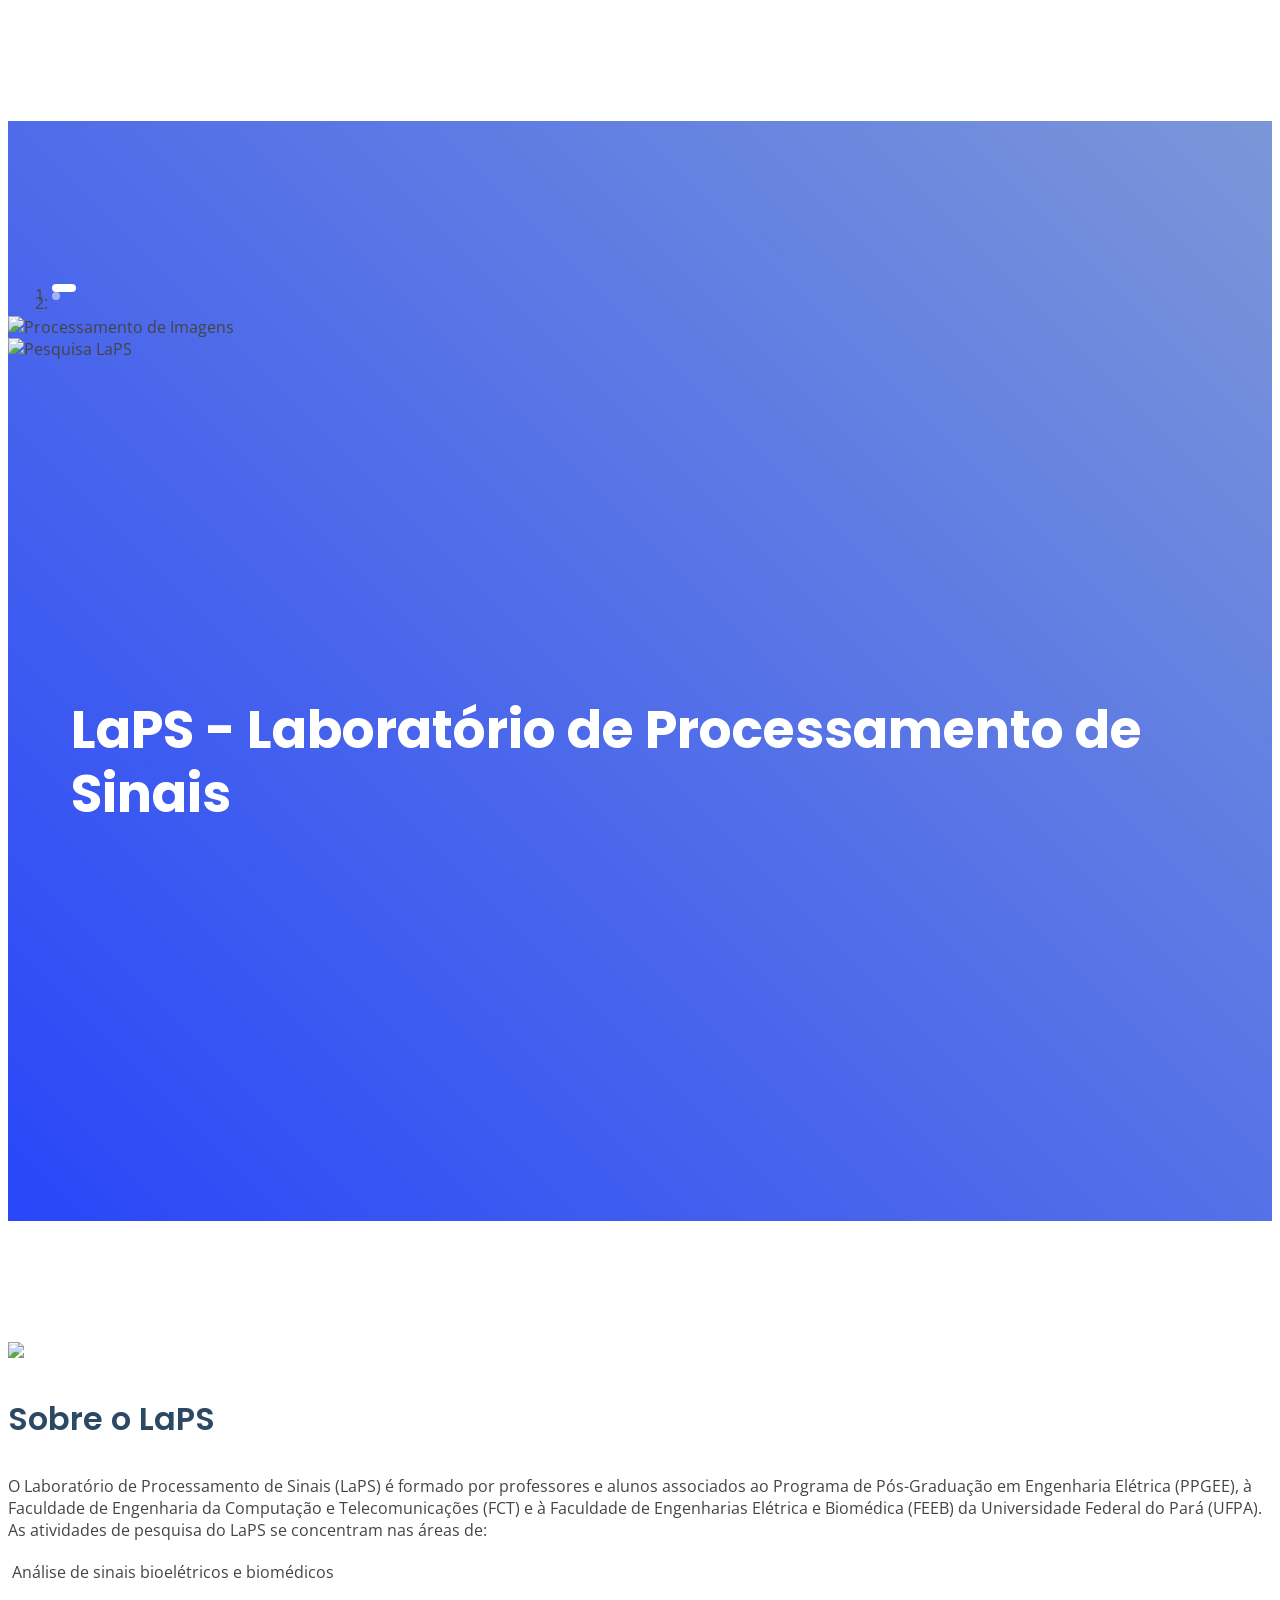
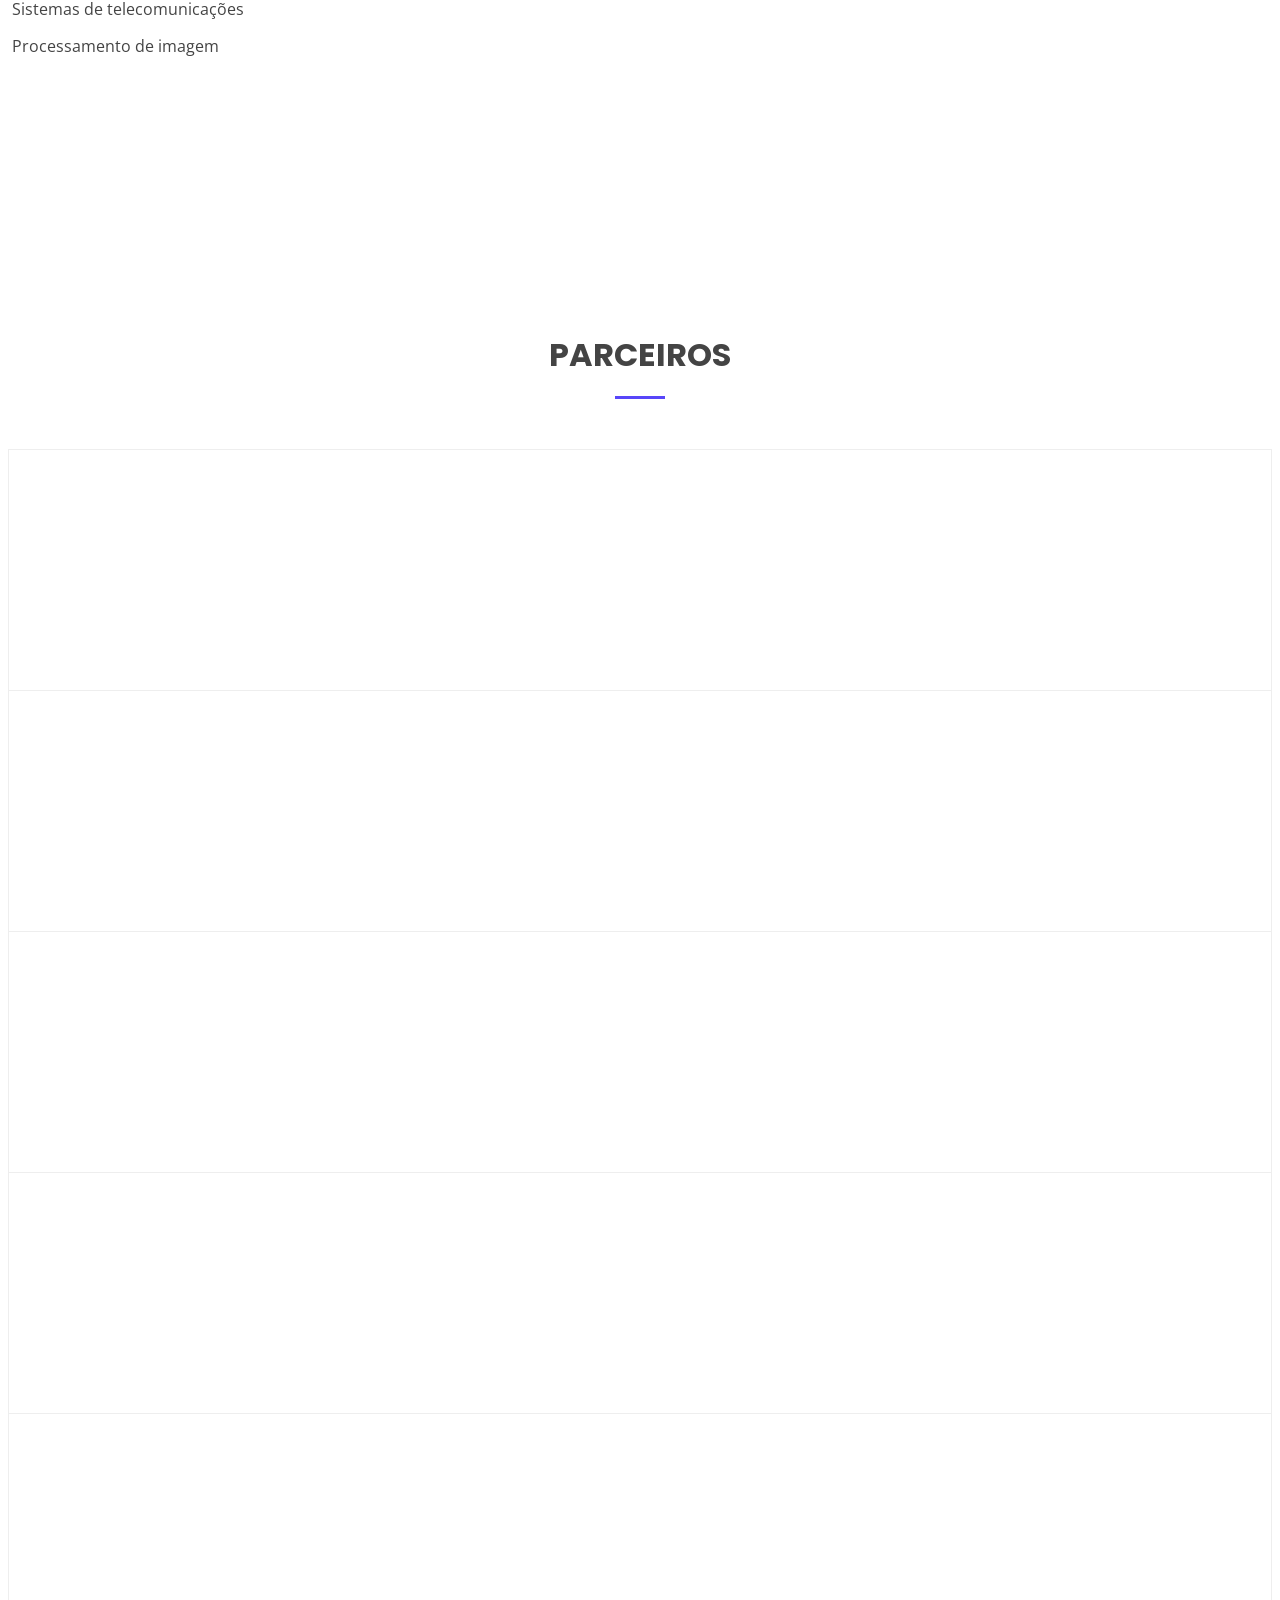
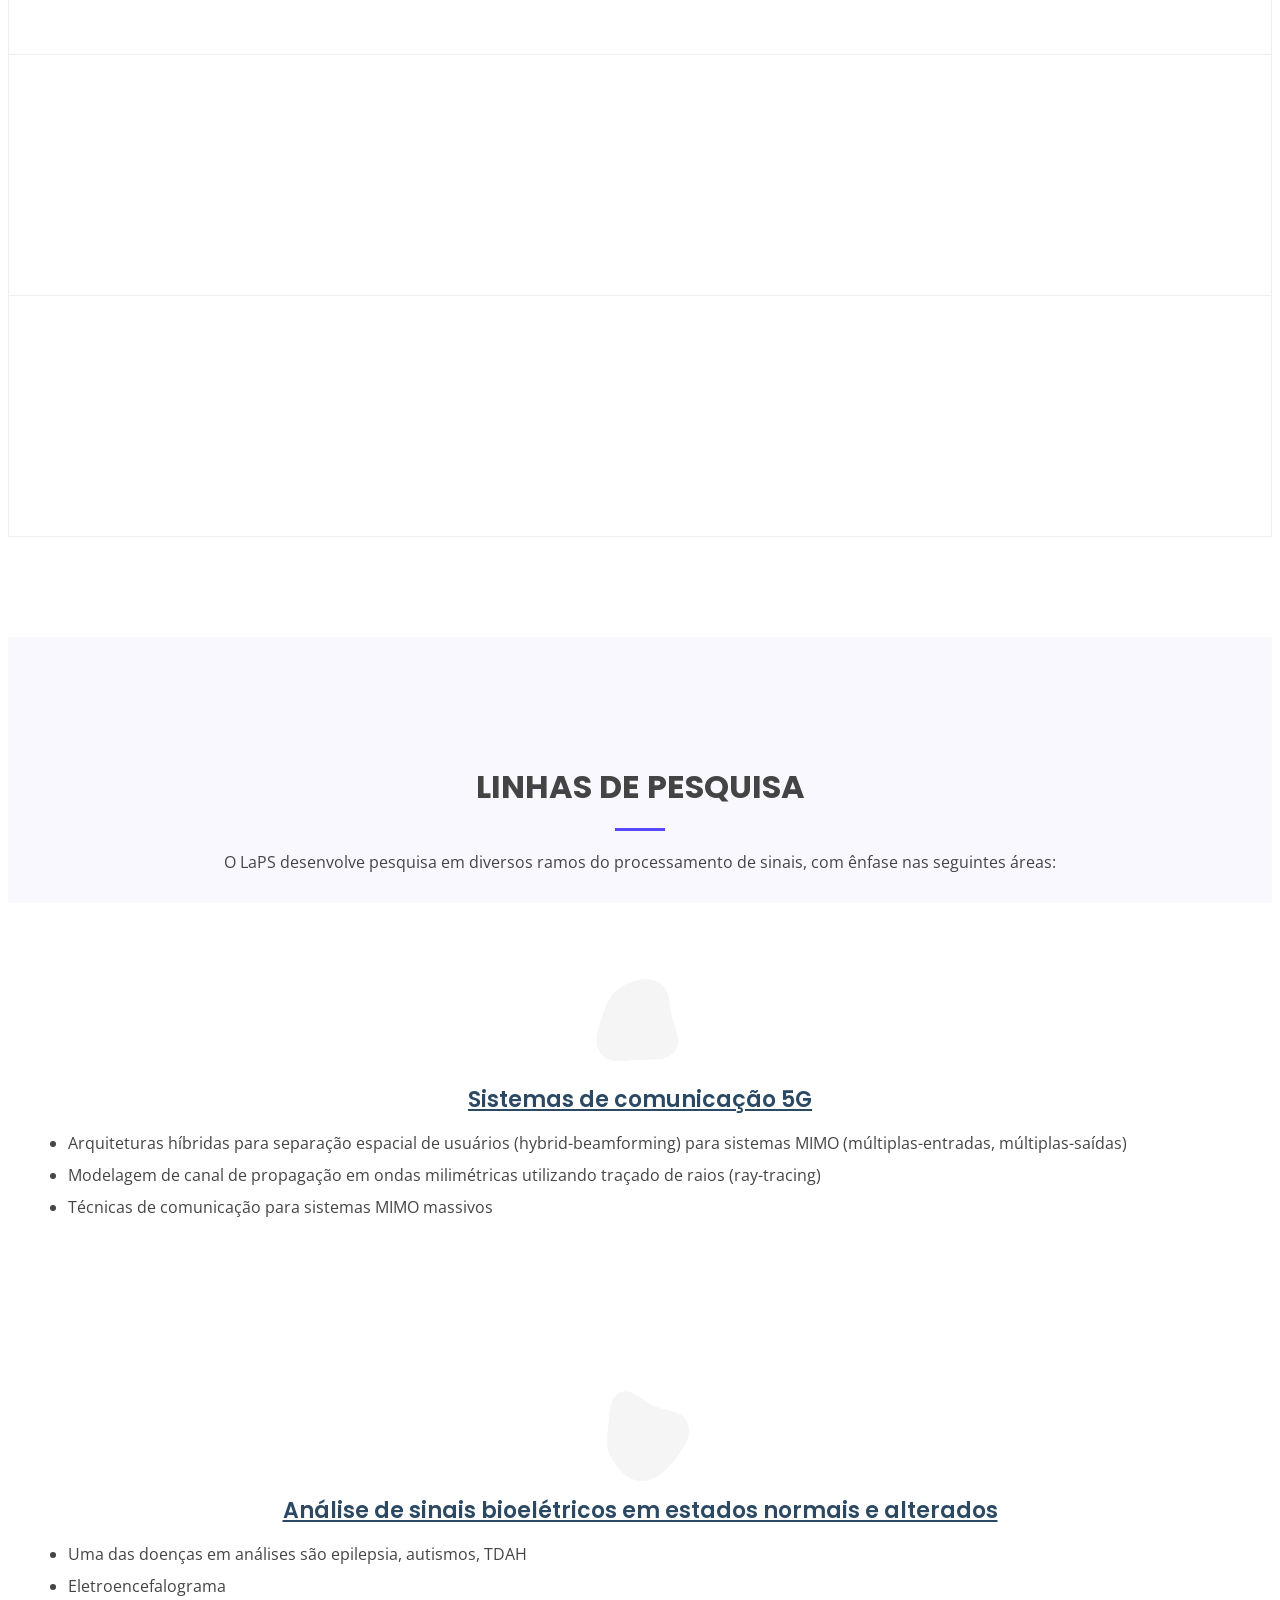
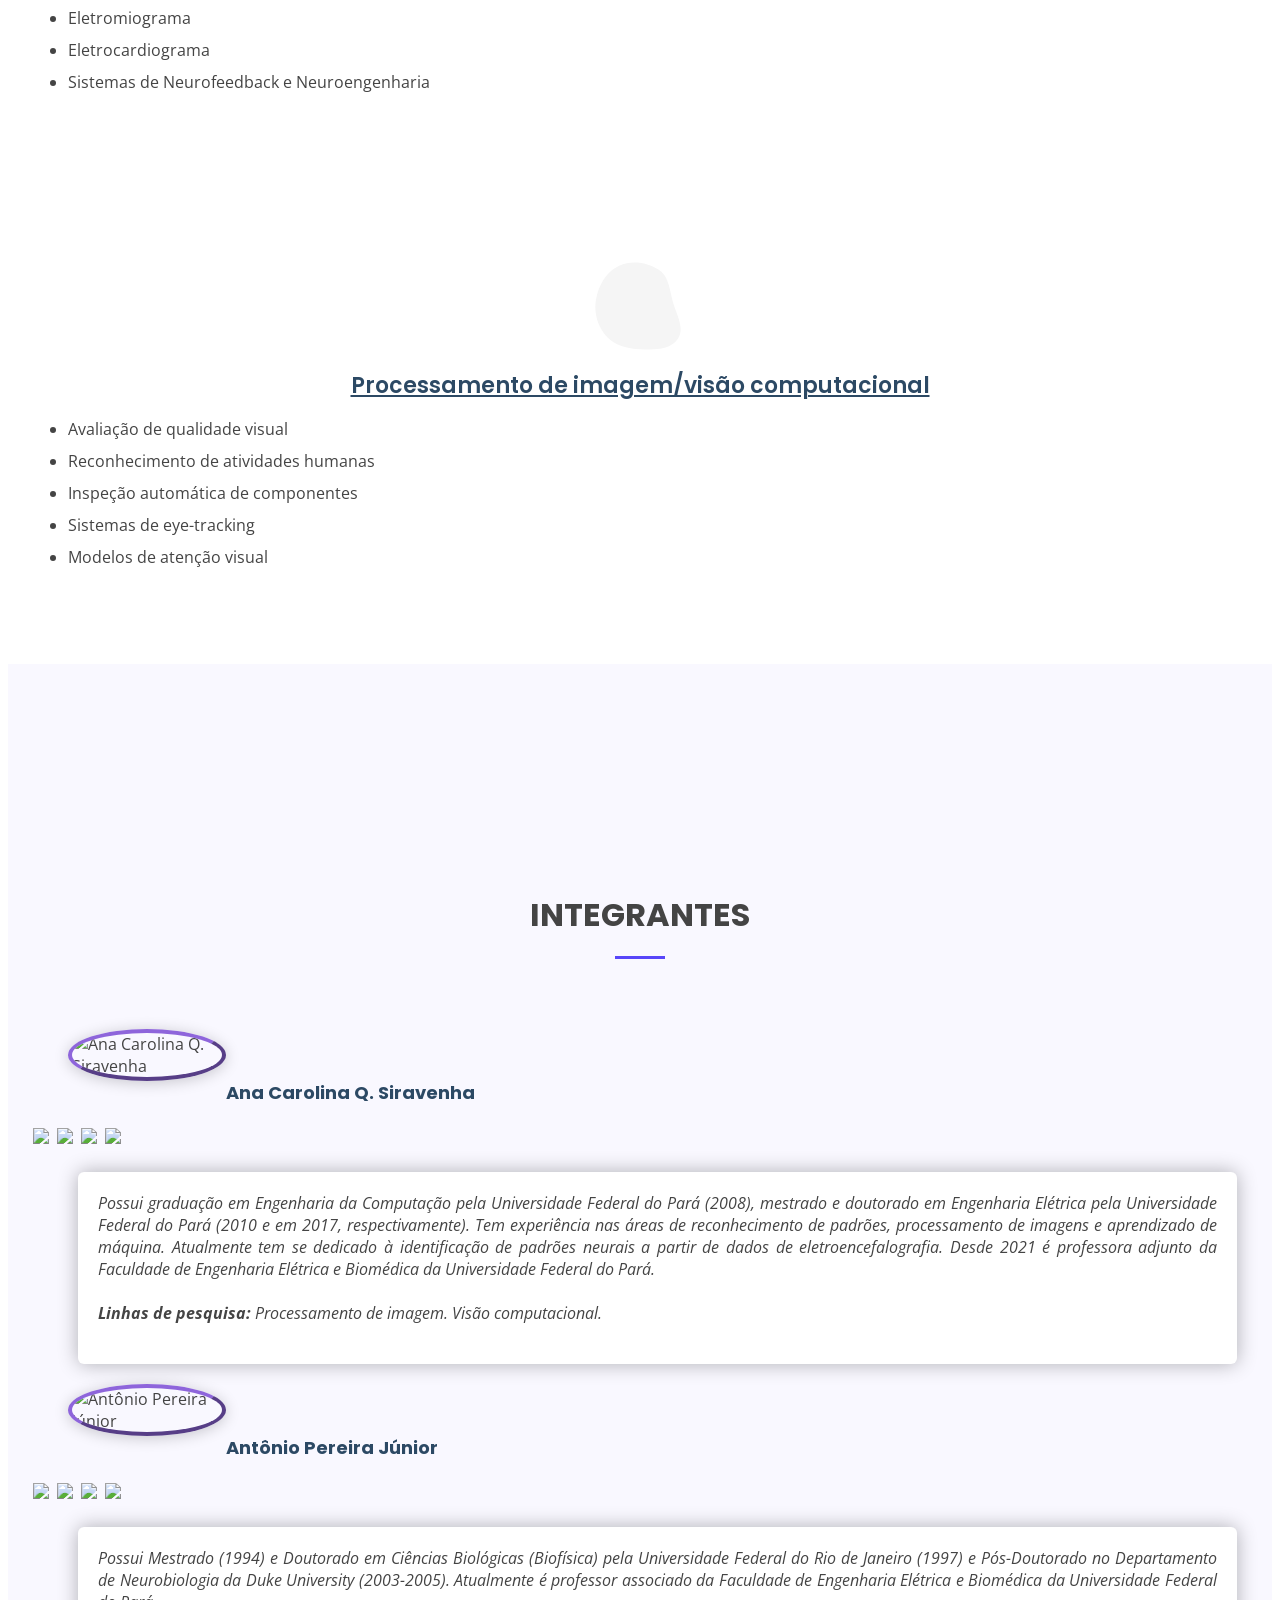
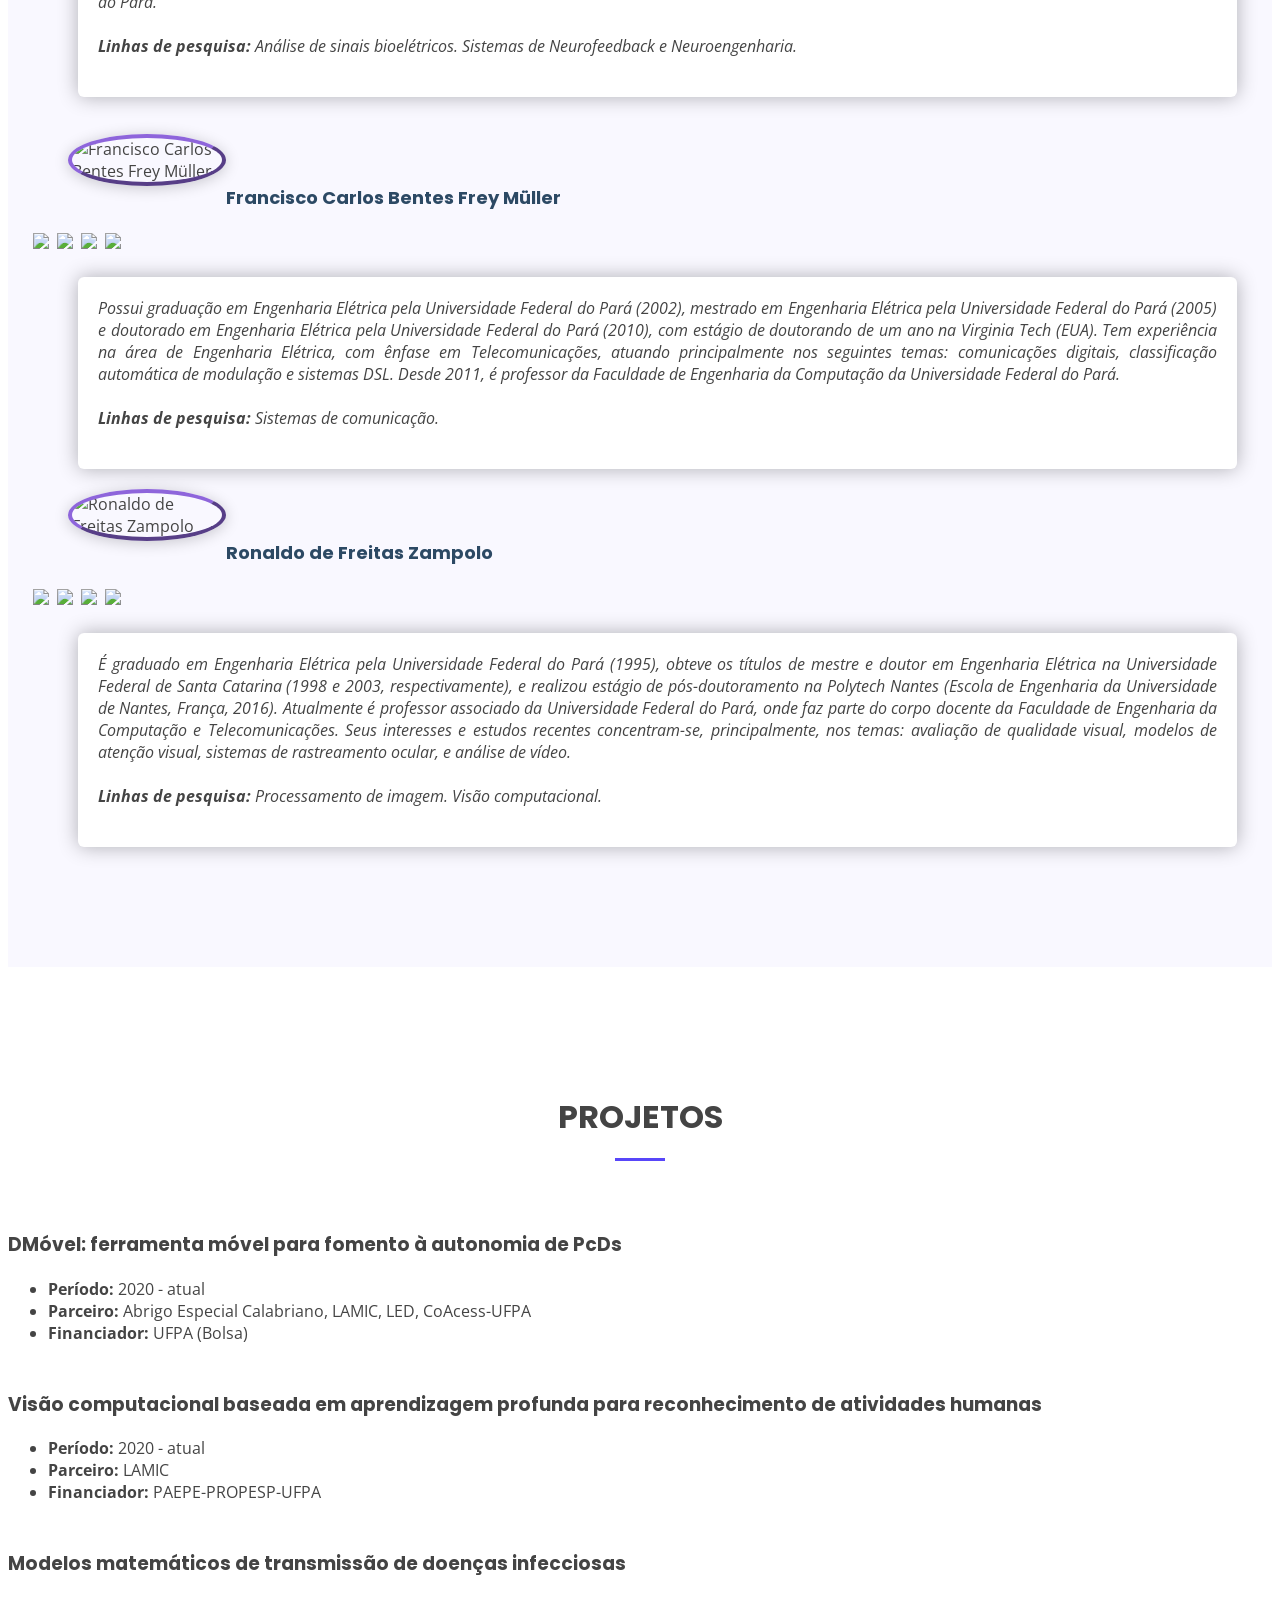
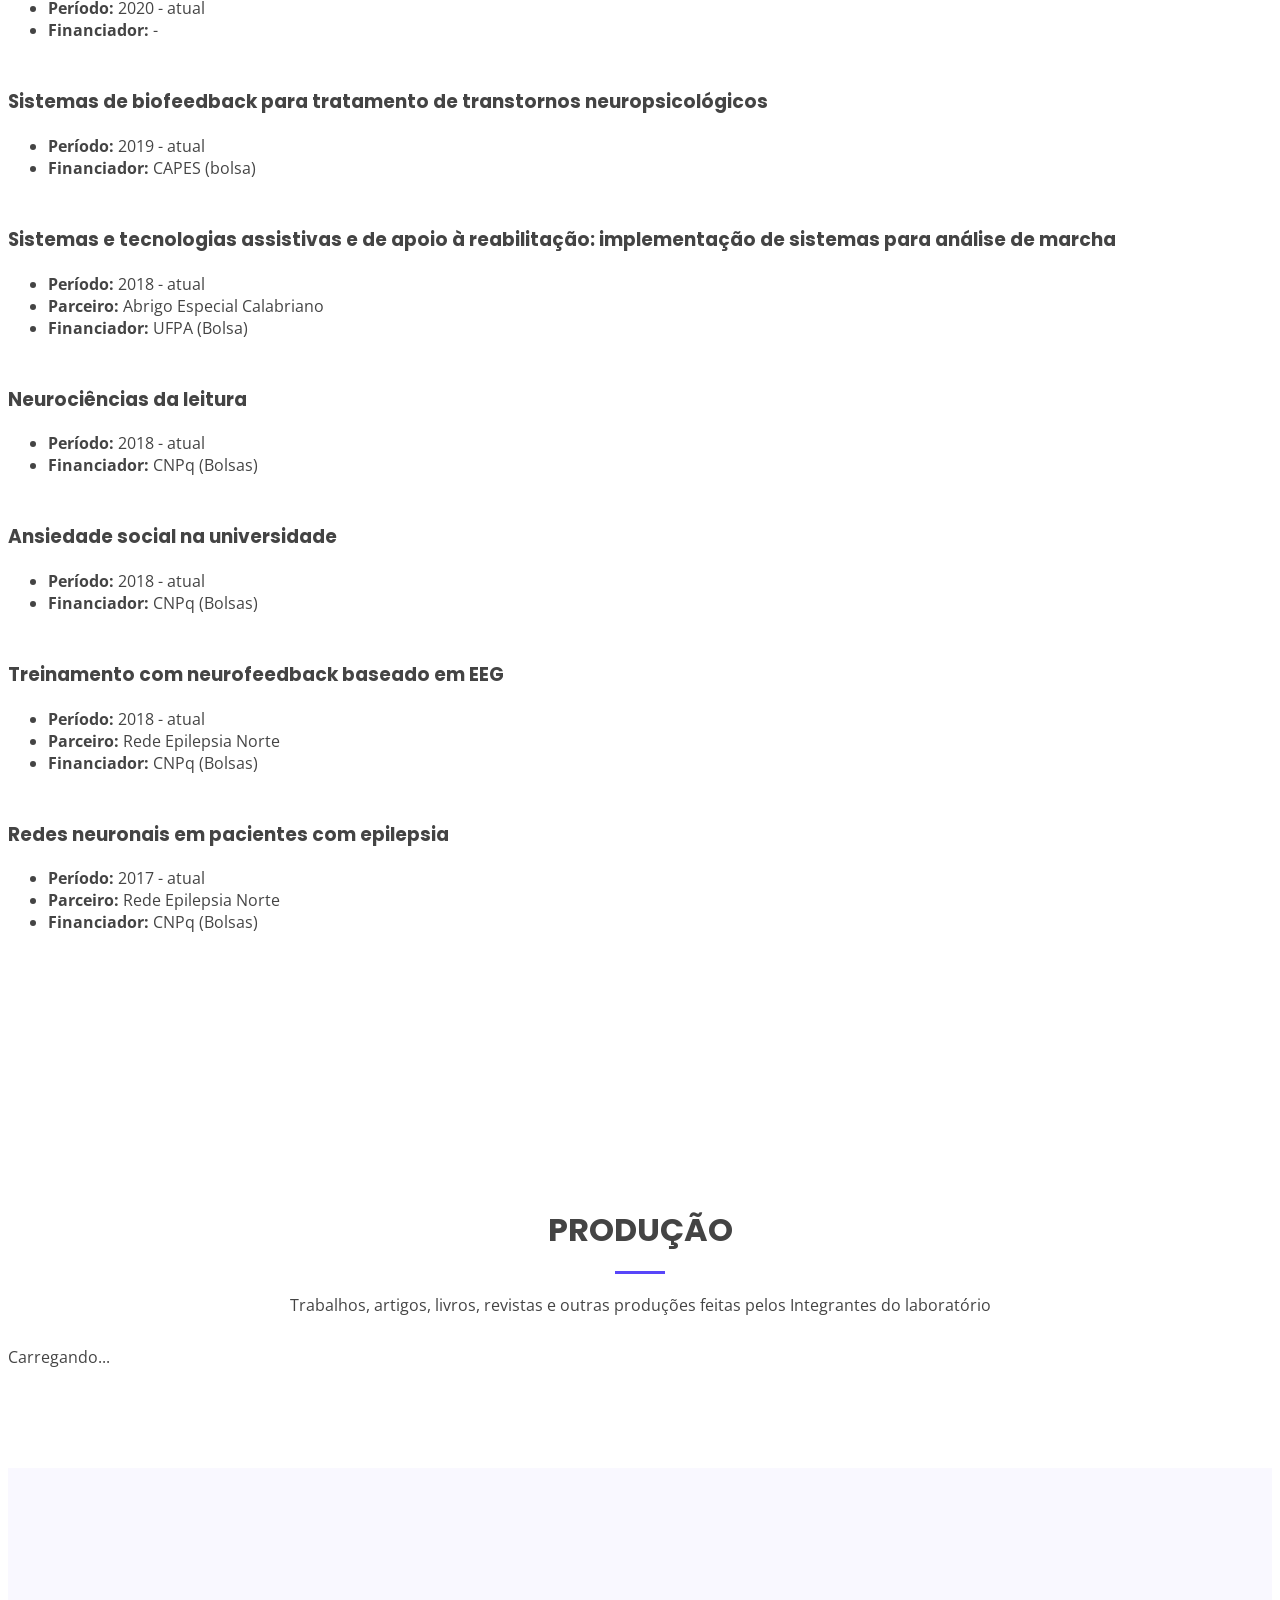
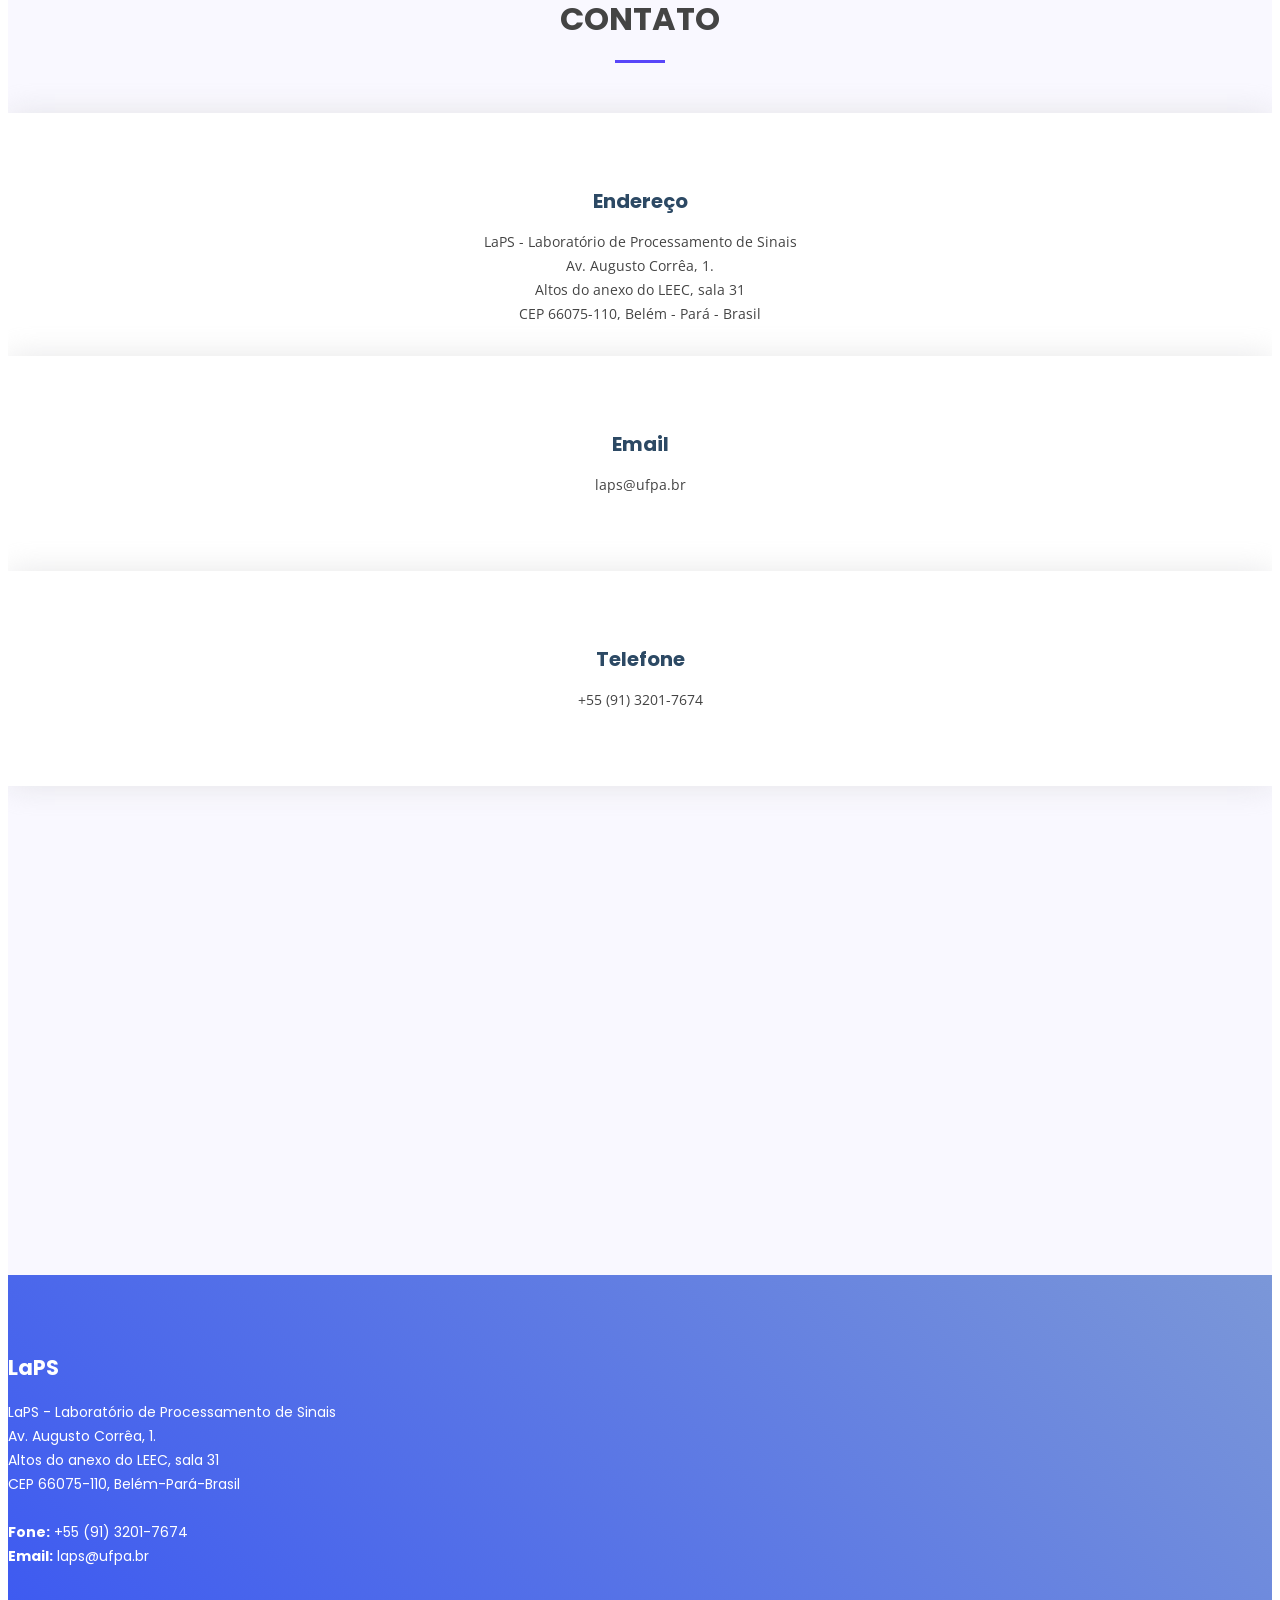
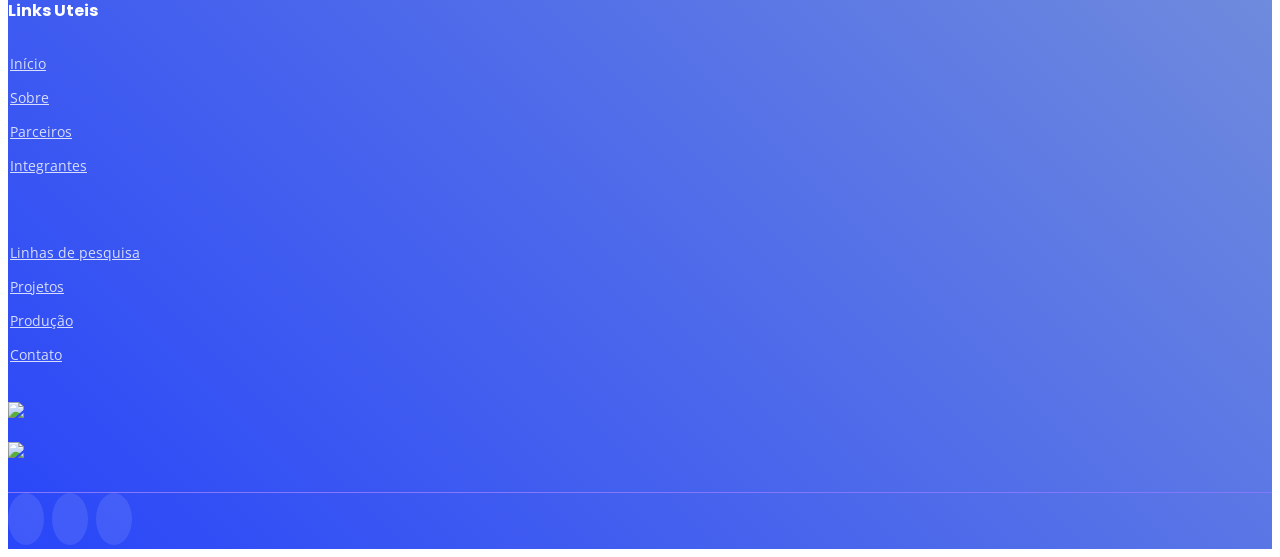
==== commit eec5c1a7: "style: Reverte intervalo para 5s e redesenha controles do carrossel com visual minimalista" ====
--- a/index.html
+++ b/index.html
@@ -113,7 +113,7 @@
   <section class="container-fluid" id="hero" style="background: linear-gradient(45deg, #2946f9 0%, #7b97d8 100%);">
     <div class="row">
       <div class="col-lg-6 col-md-8 order-1 order-lg-2" style="margin-top: 5%;">
-        <div id="heroCarousel" class="carousel slide" data-ride="carousel" data-interval="30000">
+        <div id="heroCarousel" class="carousel slide" data-ride="carousel" data-interval="5000">
           <!-- Indicadores -->
           <ol class="carousel-indicators">
             <li data-target="#heroCarousel" data-slide-to="0" class="active"></li>
--- a/assets/css/style.css
+++ b/assets/css/style.css
@@ -1938,64 +1938,76 @@
 --------------------------------------------------------------*/
 #heroCarousel .carousel-control-prev,
 #heroCarousel .carousel-control-next {
-  width: 60px;
-  height: 60px;
-  background: rgba(255, 255, 255, 0.15);
-  backdrop-filter: blur(10px);
+  width: 40px;
+  height: 40px;
+  background: rgba(255, 255, 255, 0.9);
   border-radius: 50%;
   top: 50%;
   transform: translateY(-50%);
-  opacity: 0.9;
+  opacity: 0;
   transition: all 0.3s ease;
-  border: 2px solid rgba(255, 255, 255, 0.3);
+  box-shadow: 0 2px 10px rgba(0, 0, 0, 0.15);
+}
+
+#heroCarousel:hover .carousel-control-prev,
+#heroCarousel:hover .carousel-control-next {
+  opacity: 1;
 }
 
 #heroCarousel .carousel-control-prev {
-  left: 20px;
+  left: 15px;
 }
 
 #heroCarousel .carousel-control-next {
-  right: 20px;
+  right: 15px;
 }
 
 #heroCarousel .carousel-control-prev:hover,
 #heroCarousel .carousel-control-next:hover {
-  background: rgba(255, 255, 255, 0.3);
-  border-color: rgba(255, 255, 255, 0.6);
+  background: #fff;
   transform: translateY(-50%) scale(1.1);
-}
-
-#heroCarousel .carousel-control-prev-icon,
+  box-shadow: 0 4px 15px rgba(0, 0, 0, 0.2);
+}
+
+#heroCarousel .carousel-control-prev-icon {
+  background-image: url("data:image/svg+xml,%3csvg xmlns='http://www.w3.org/2000/svg' fill='%235846f9' viewBox='0 0 8 8'%3e%3cpath d='M5.25 0l-4 4 4 4 1.5-1.5-2.5-2.5 2.5-2.5-1.5-1.5z'/%3e%3c/svg%3e");
+  width: 16px;
+  height: 16px;
+}
+
 #heroCarousel .carousel-control-next-icon {
-  width: 24px;
-  height: 24px;
+  background-image: url("data:image/svg+xml,%3csvg xmlns='http://www.w3.org/2000/svg' fill='%235846f9' viewBox='0 0 8 8'%3e%3cpath d='M2.75 0l-1.5 1.5 2.5 2.5-2.5 2.5 1.5 1.5 4-4-4-4z'/%3e%3c/svg%3e");
+  width: 16px;
+  height: 16px;
 }
 
 #heroCarousel .carousel-indicators {
-  bottom: 20px;
+  bottom: 15px;
 }
 
 #heroCarousel .carousel-indicators li {
-  width: 12px;
-  height: 12px;
+  width: 8px;
+  height: 8px;
   border-radius: 50%;
   background: rgba(255, 255, 255, 0.5);
-  border: 2px solid rgba(255, 255, 255, 0.8);
-  margin: 0 6px;
+  border: none;
+  margin: 0 4px;
   transition: all 0.3s ease;
 }
 
 #heroCarousel .carousel-indicators li.active {
   background: #fff;
-  transform: scale(1.2);
+  width: 24px;
+  border-radius: 4px;
 }
 
 @media (max-width: 768px) {
 
   #heroCarousel .carousel-control-prev,
   #heroCarousel .carousel-control-next {
-    width: 45px;
-    height: 45px;
+    width: 35px;
+    height: 35px;
+    opacity: 0.8;
   }
 
   #heroCarousel .carousel-control-prev {
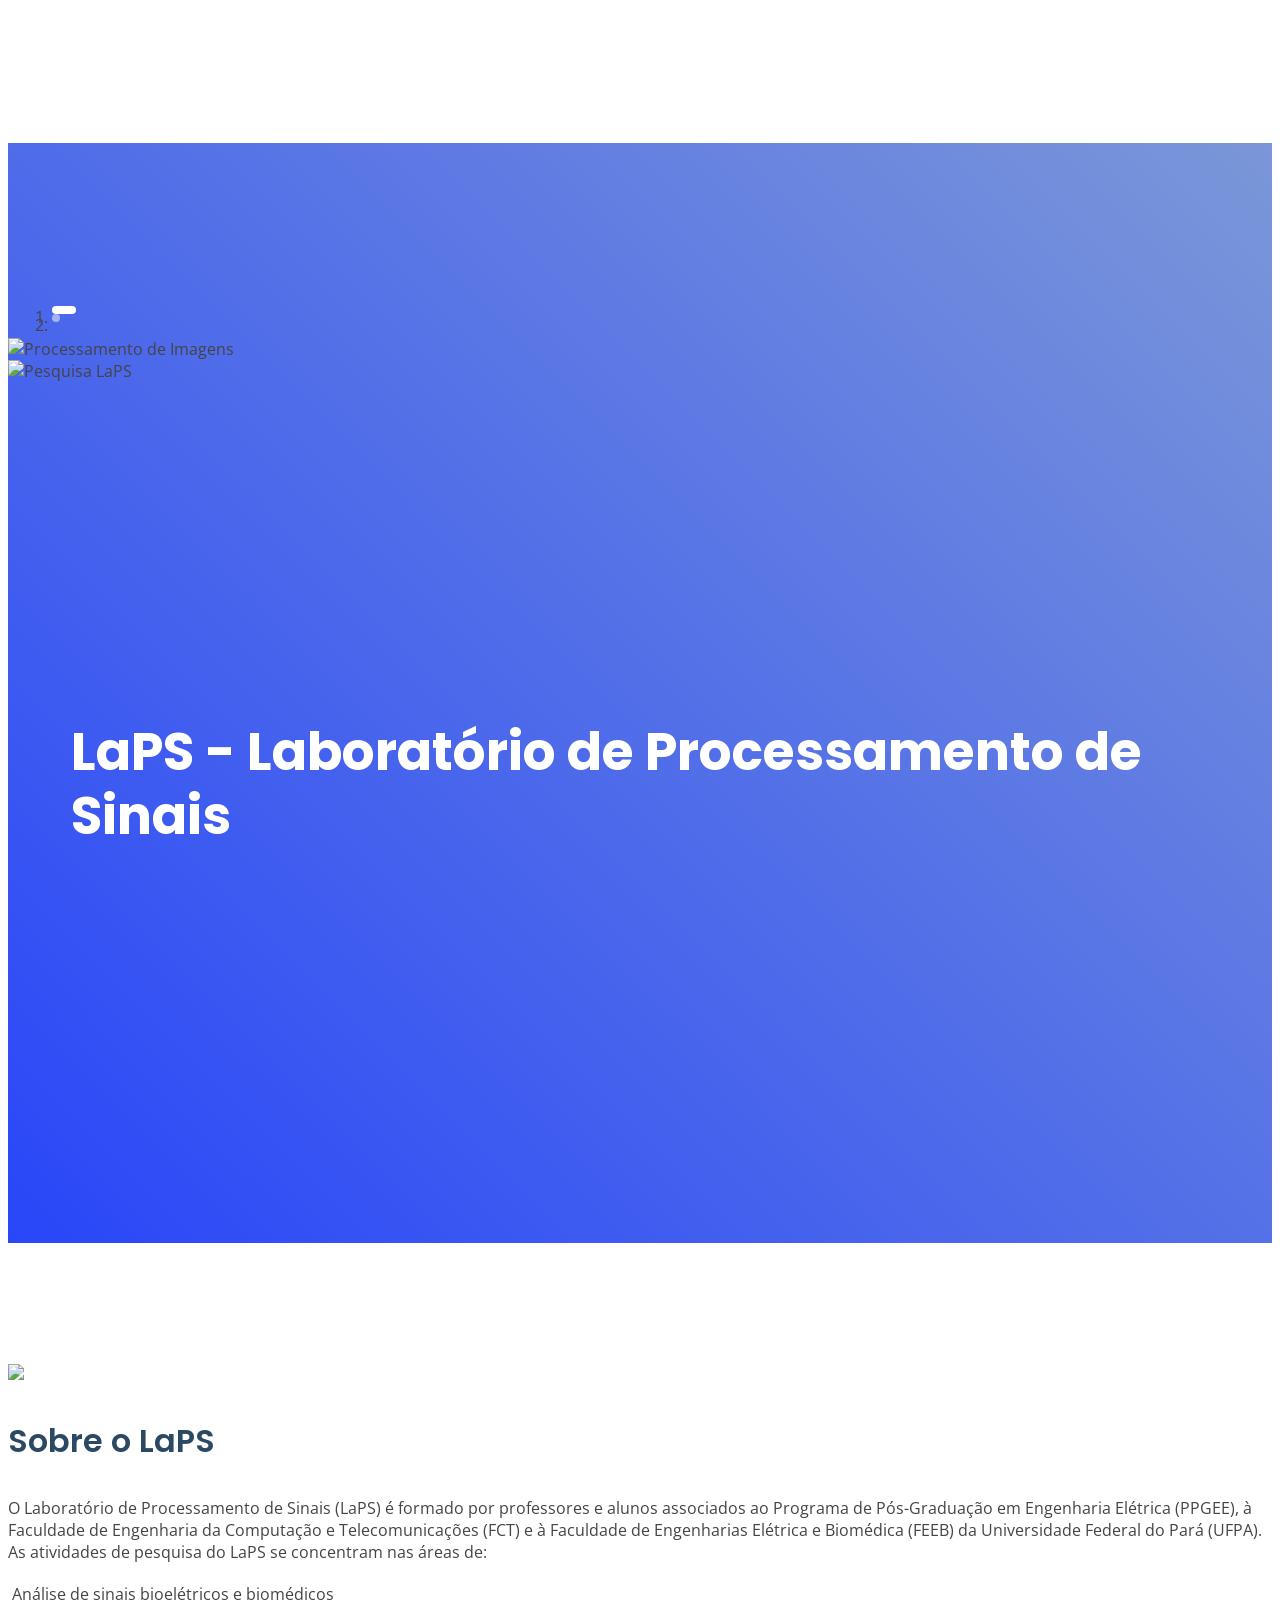
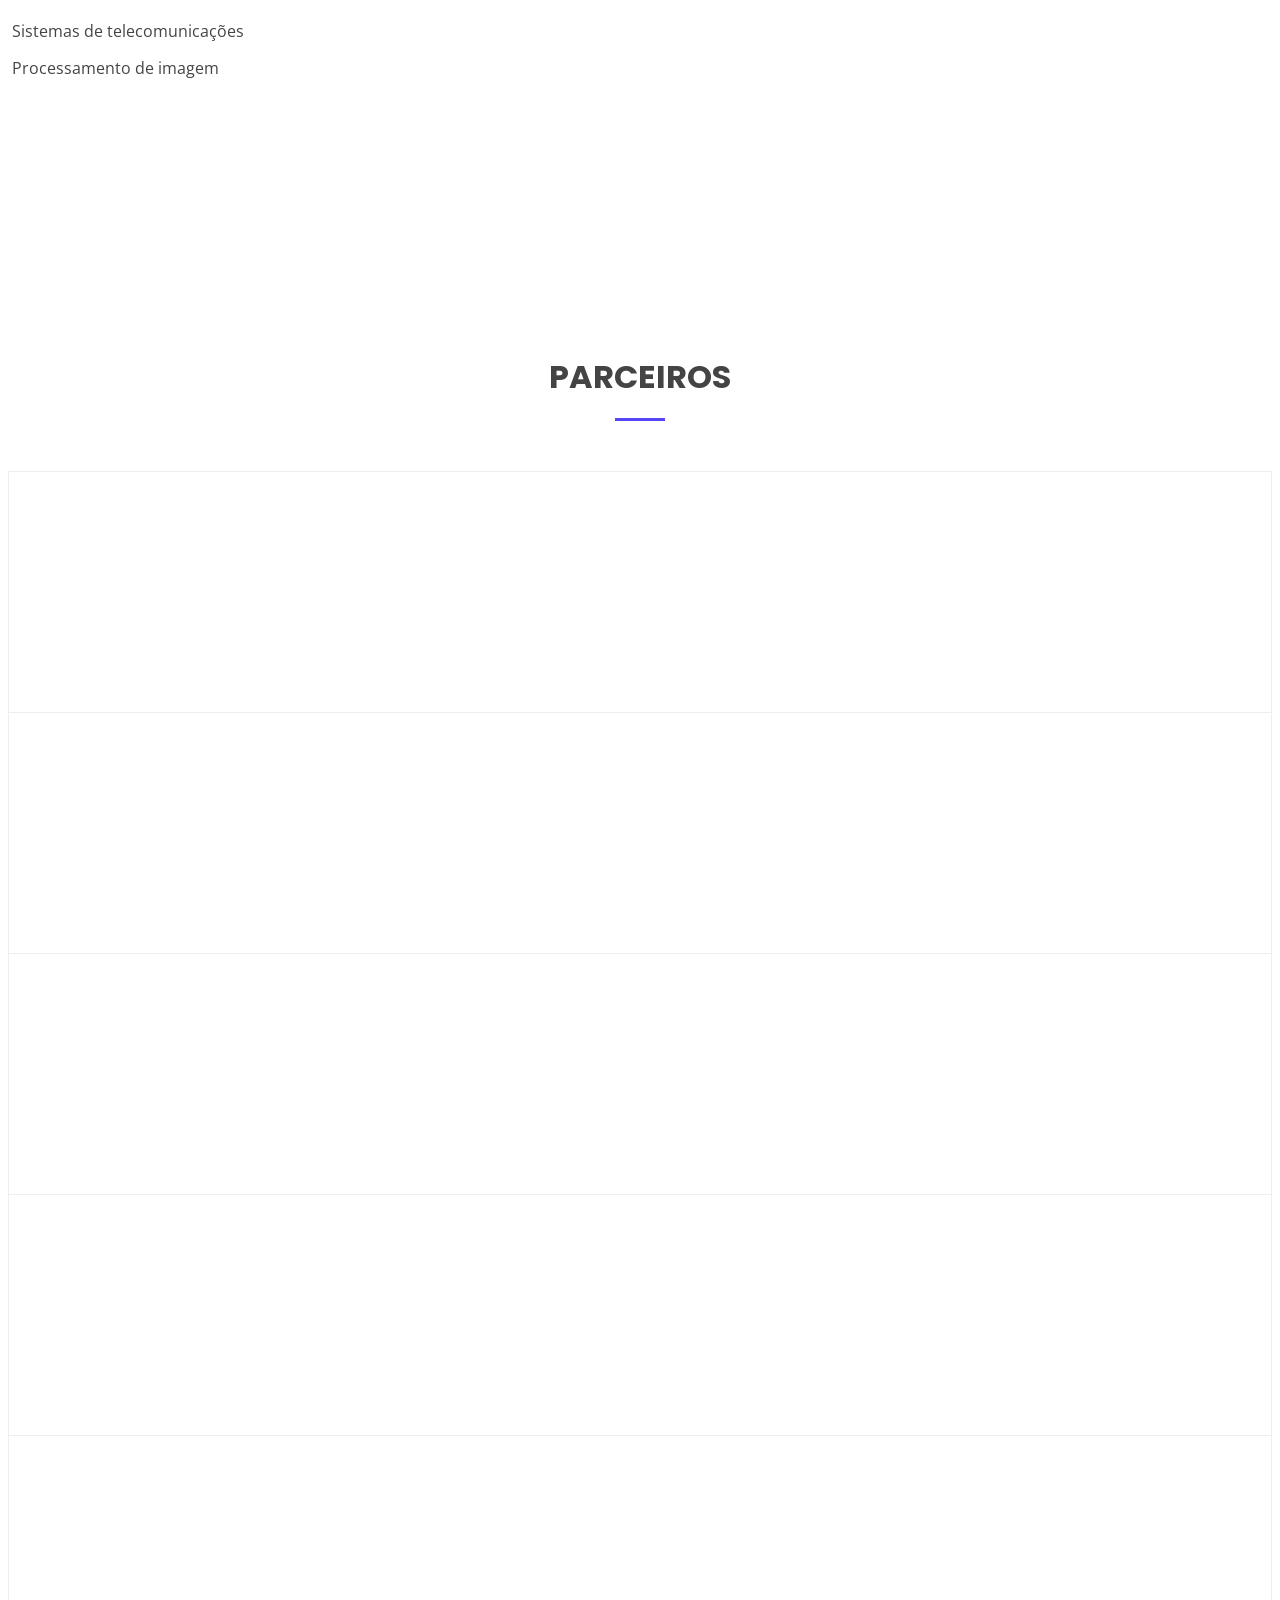
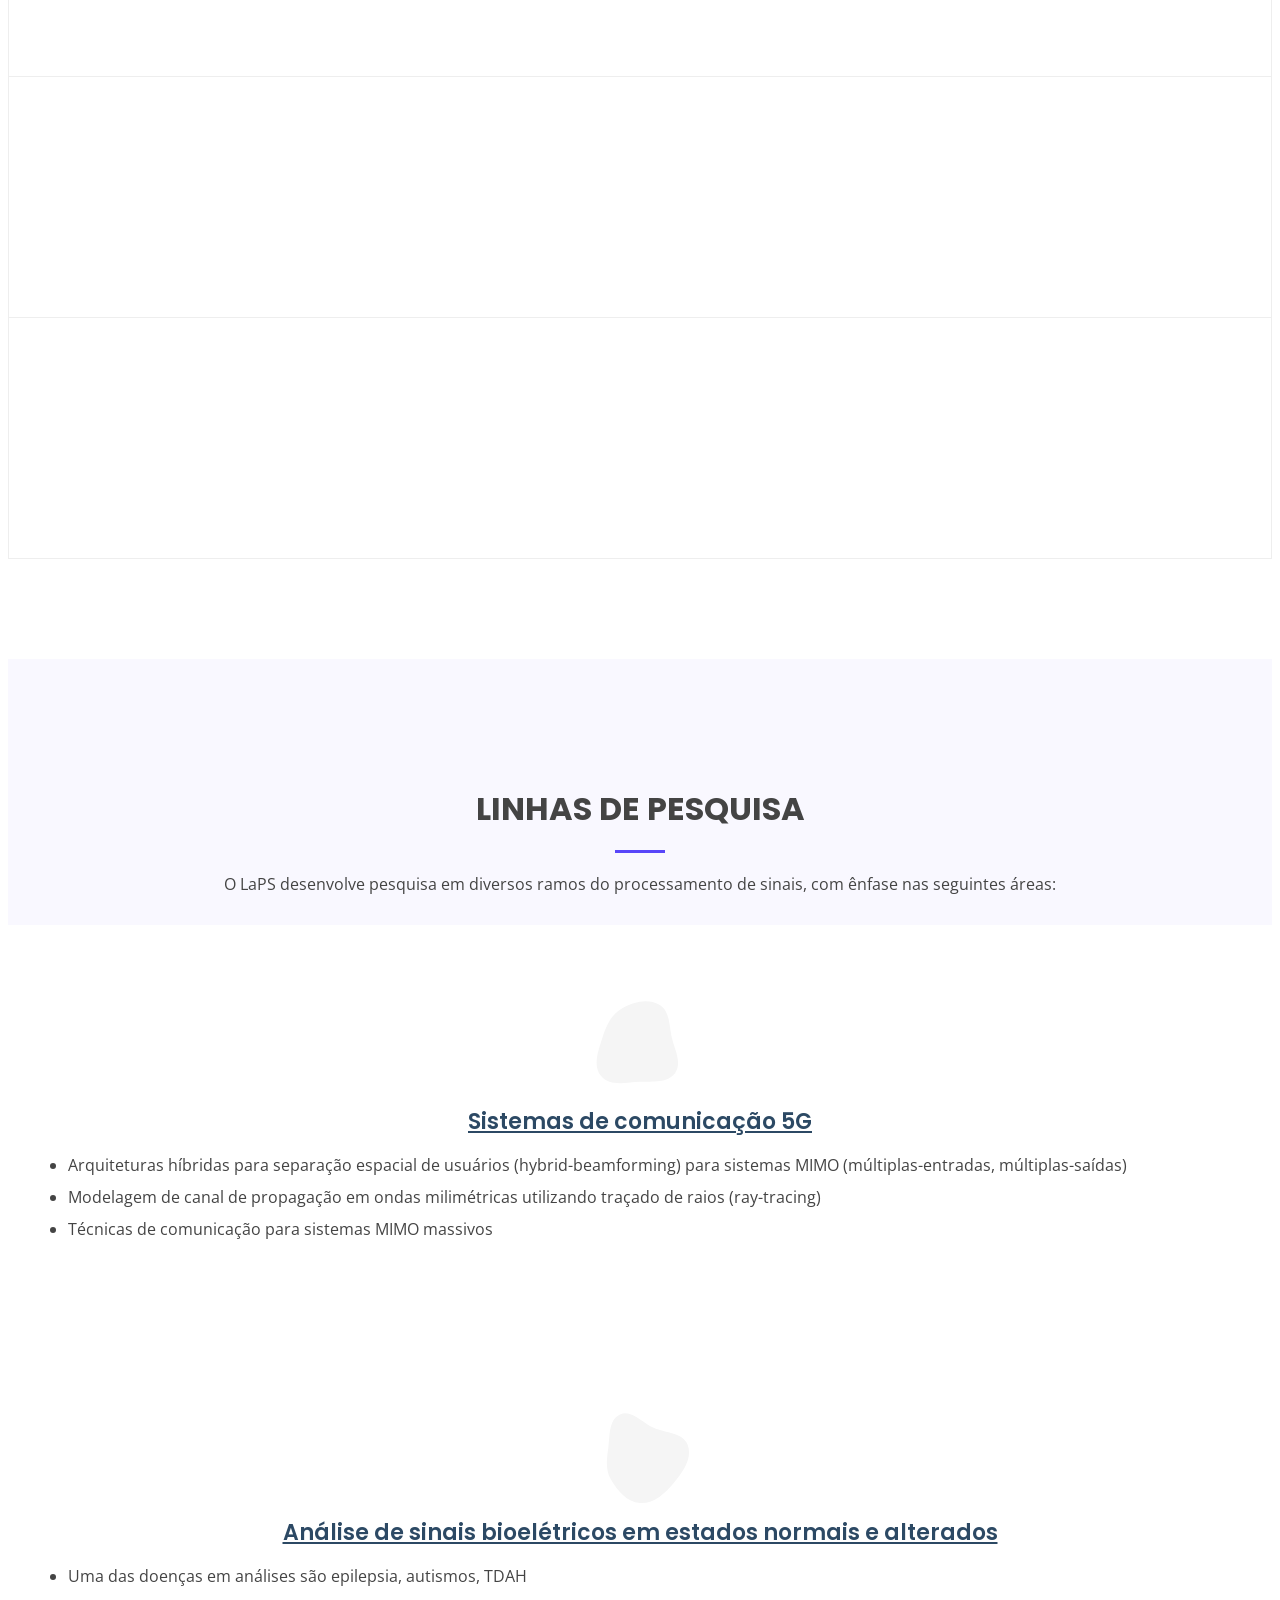
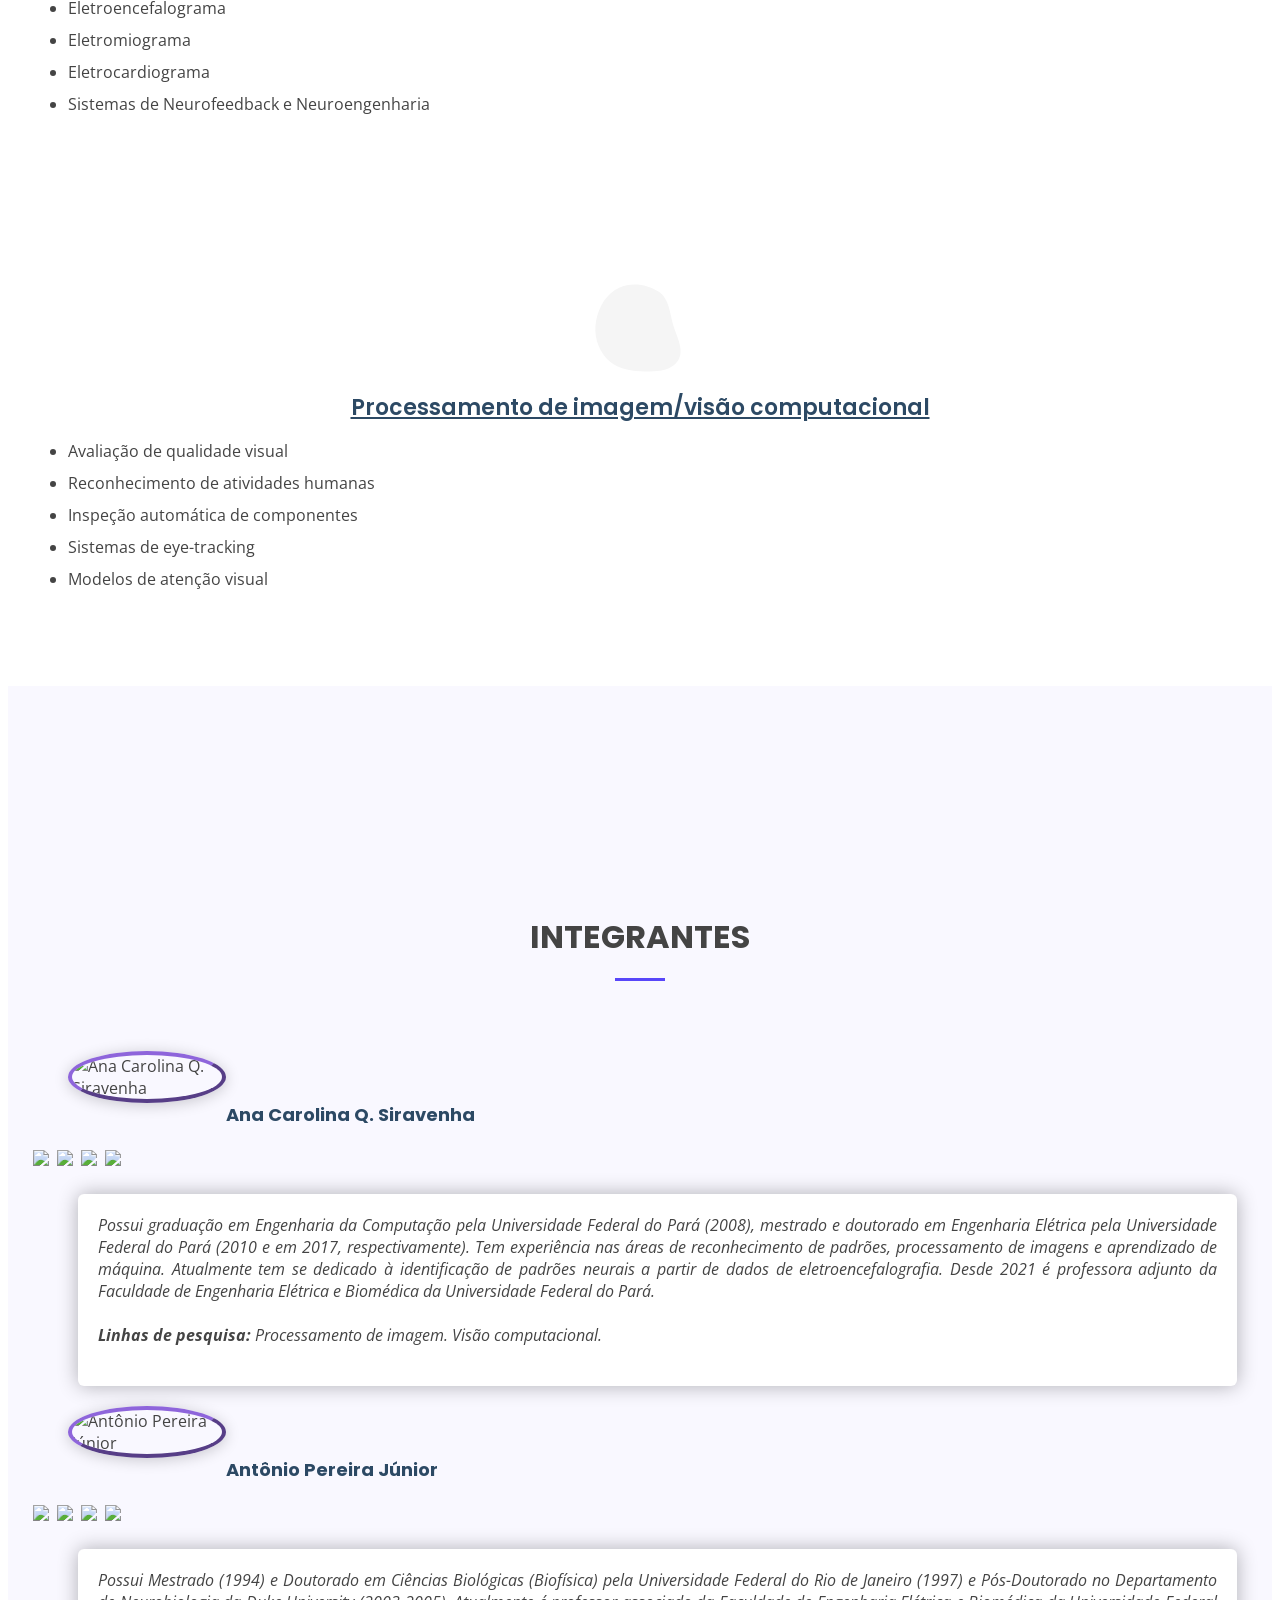
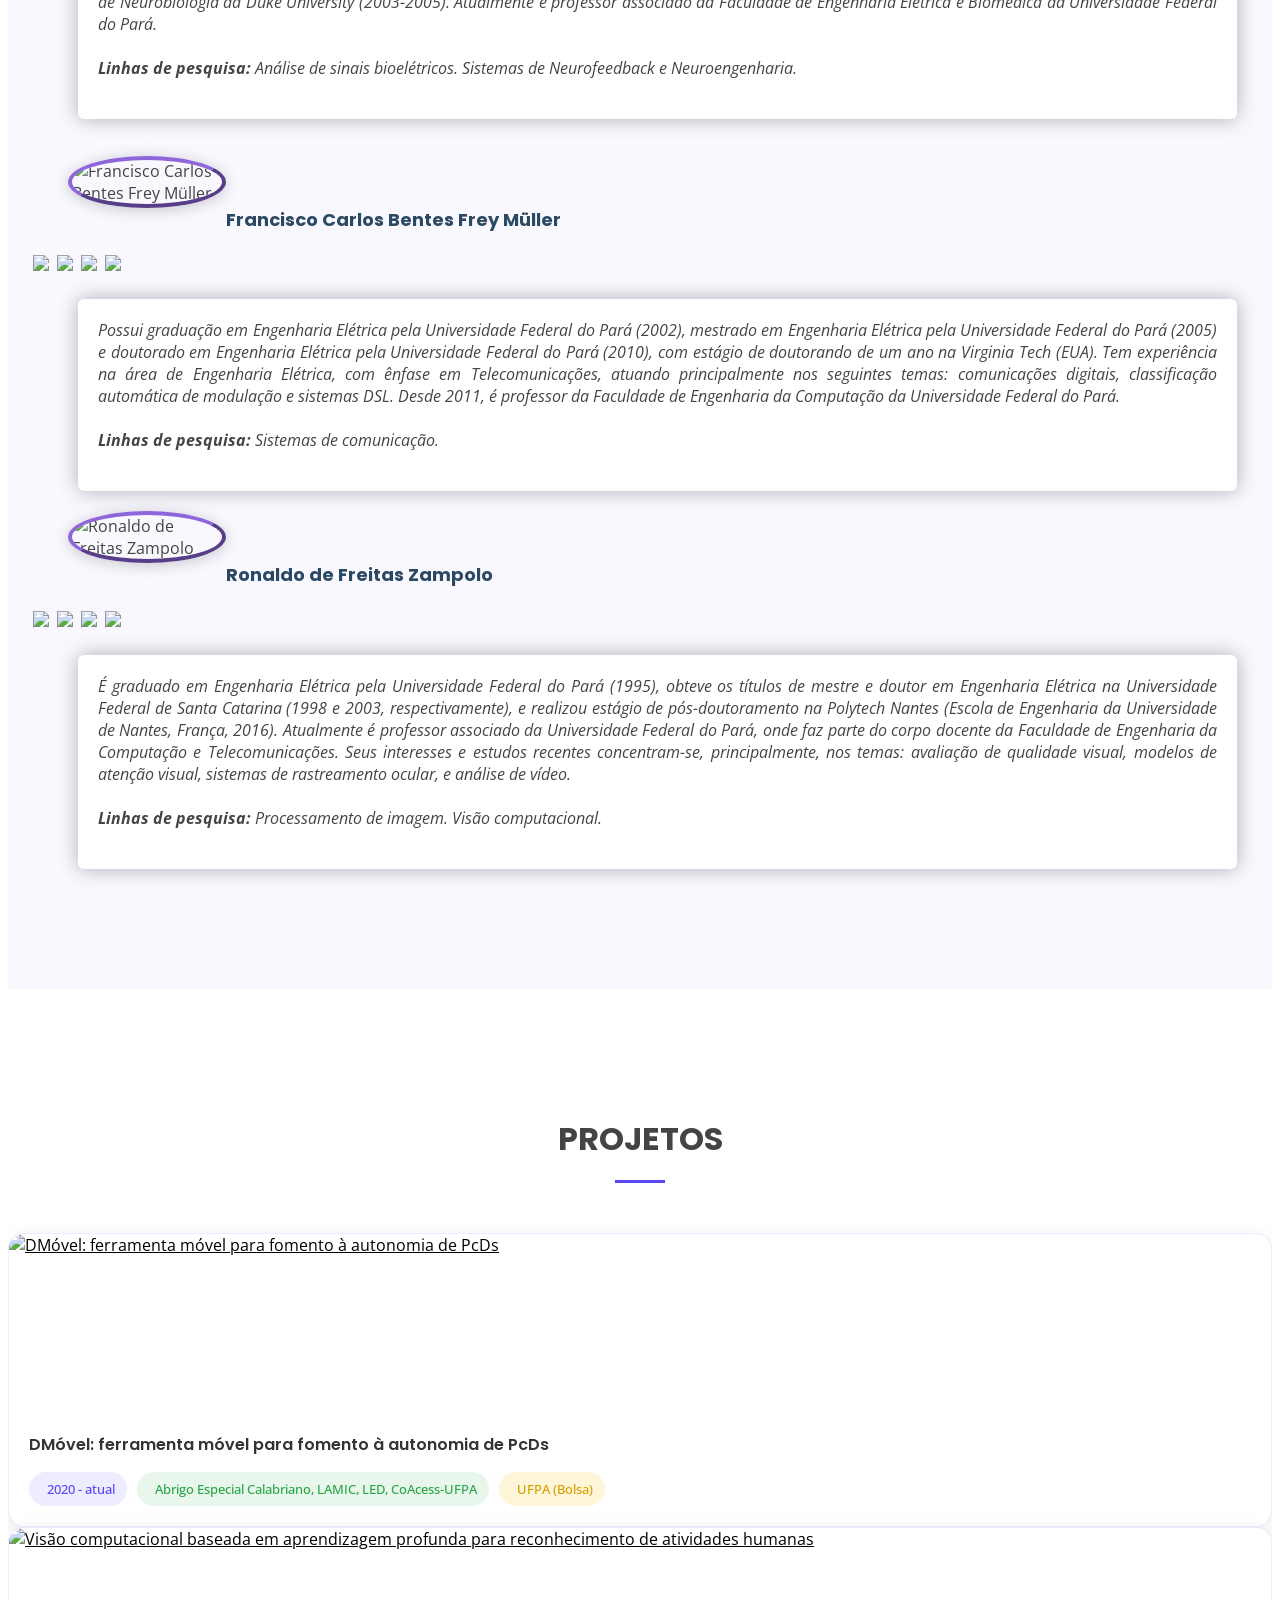
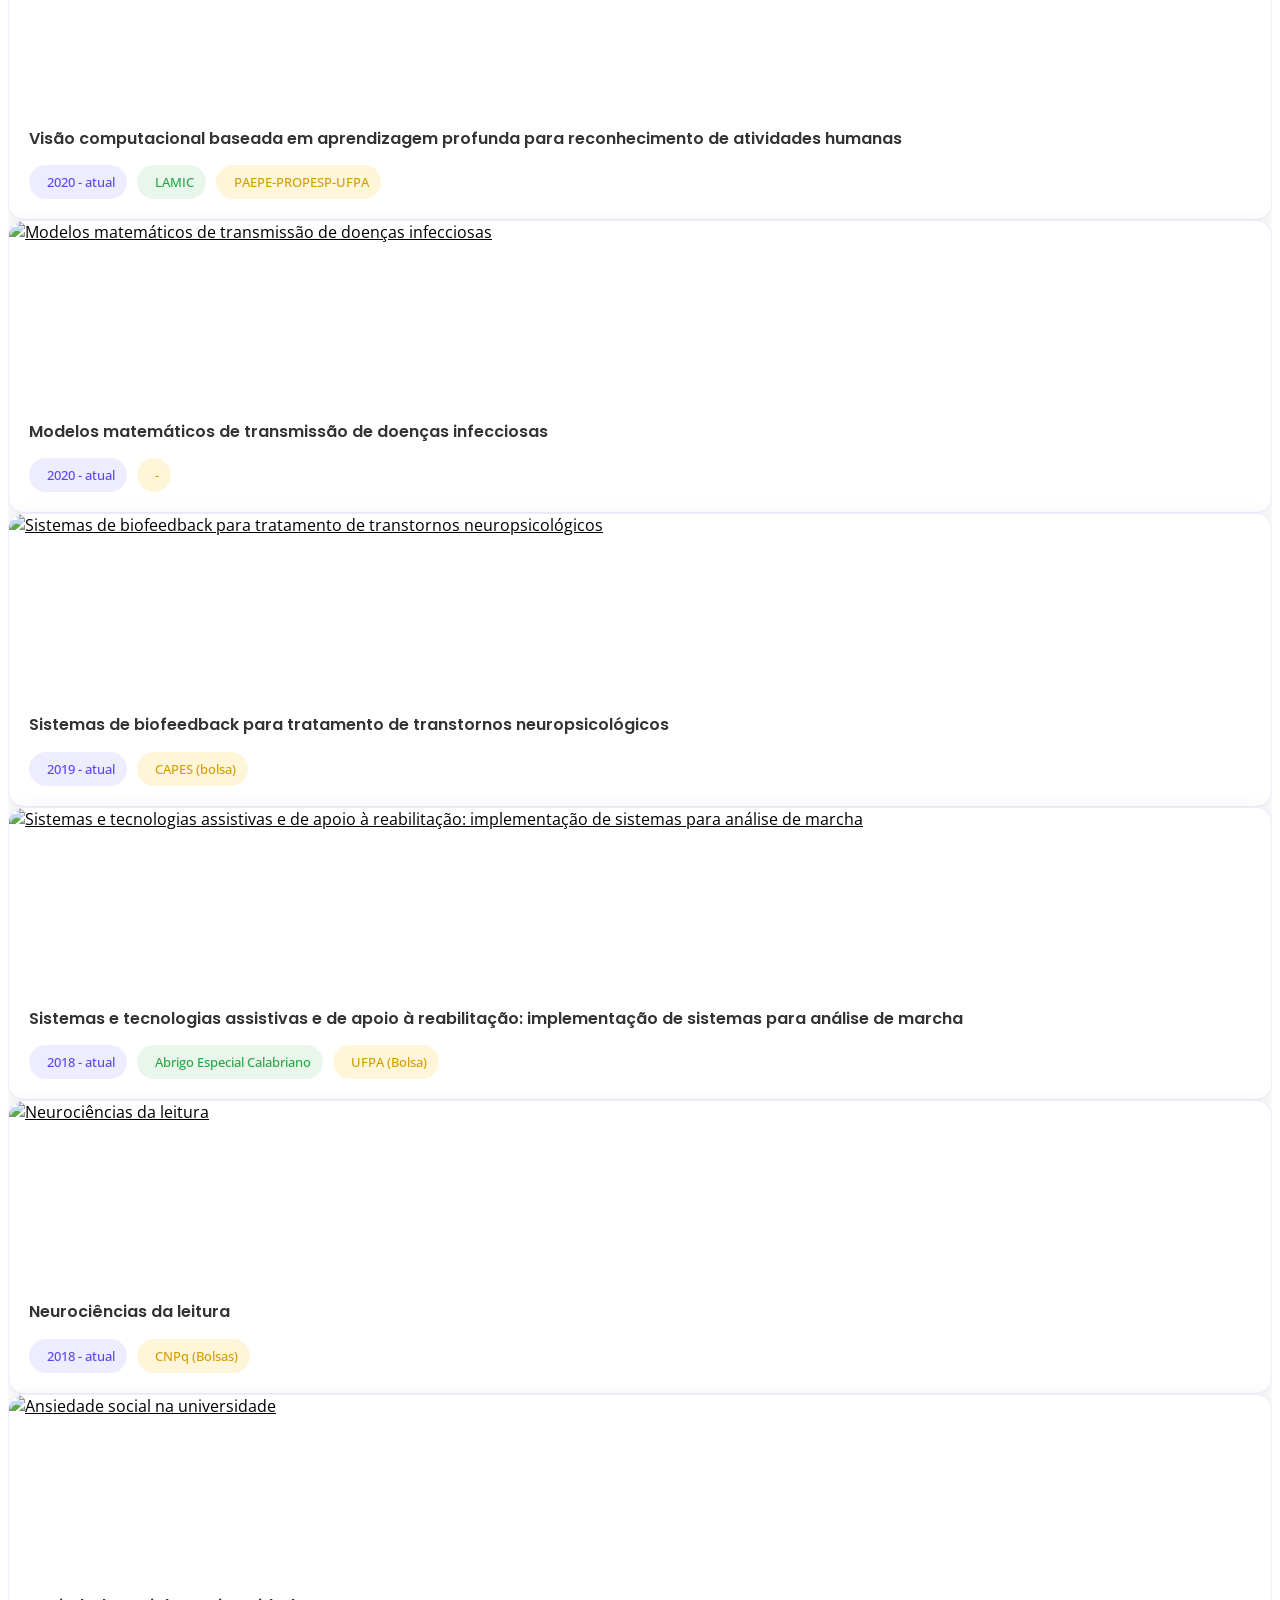
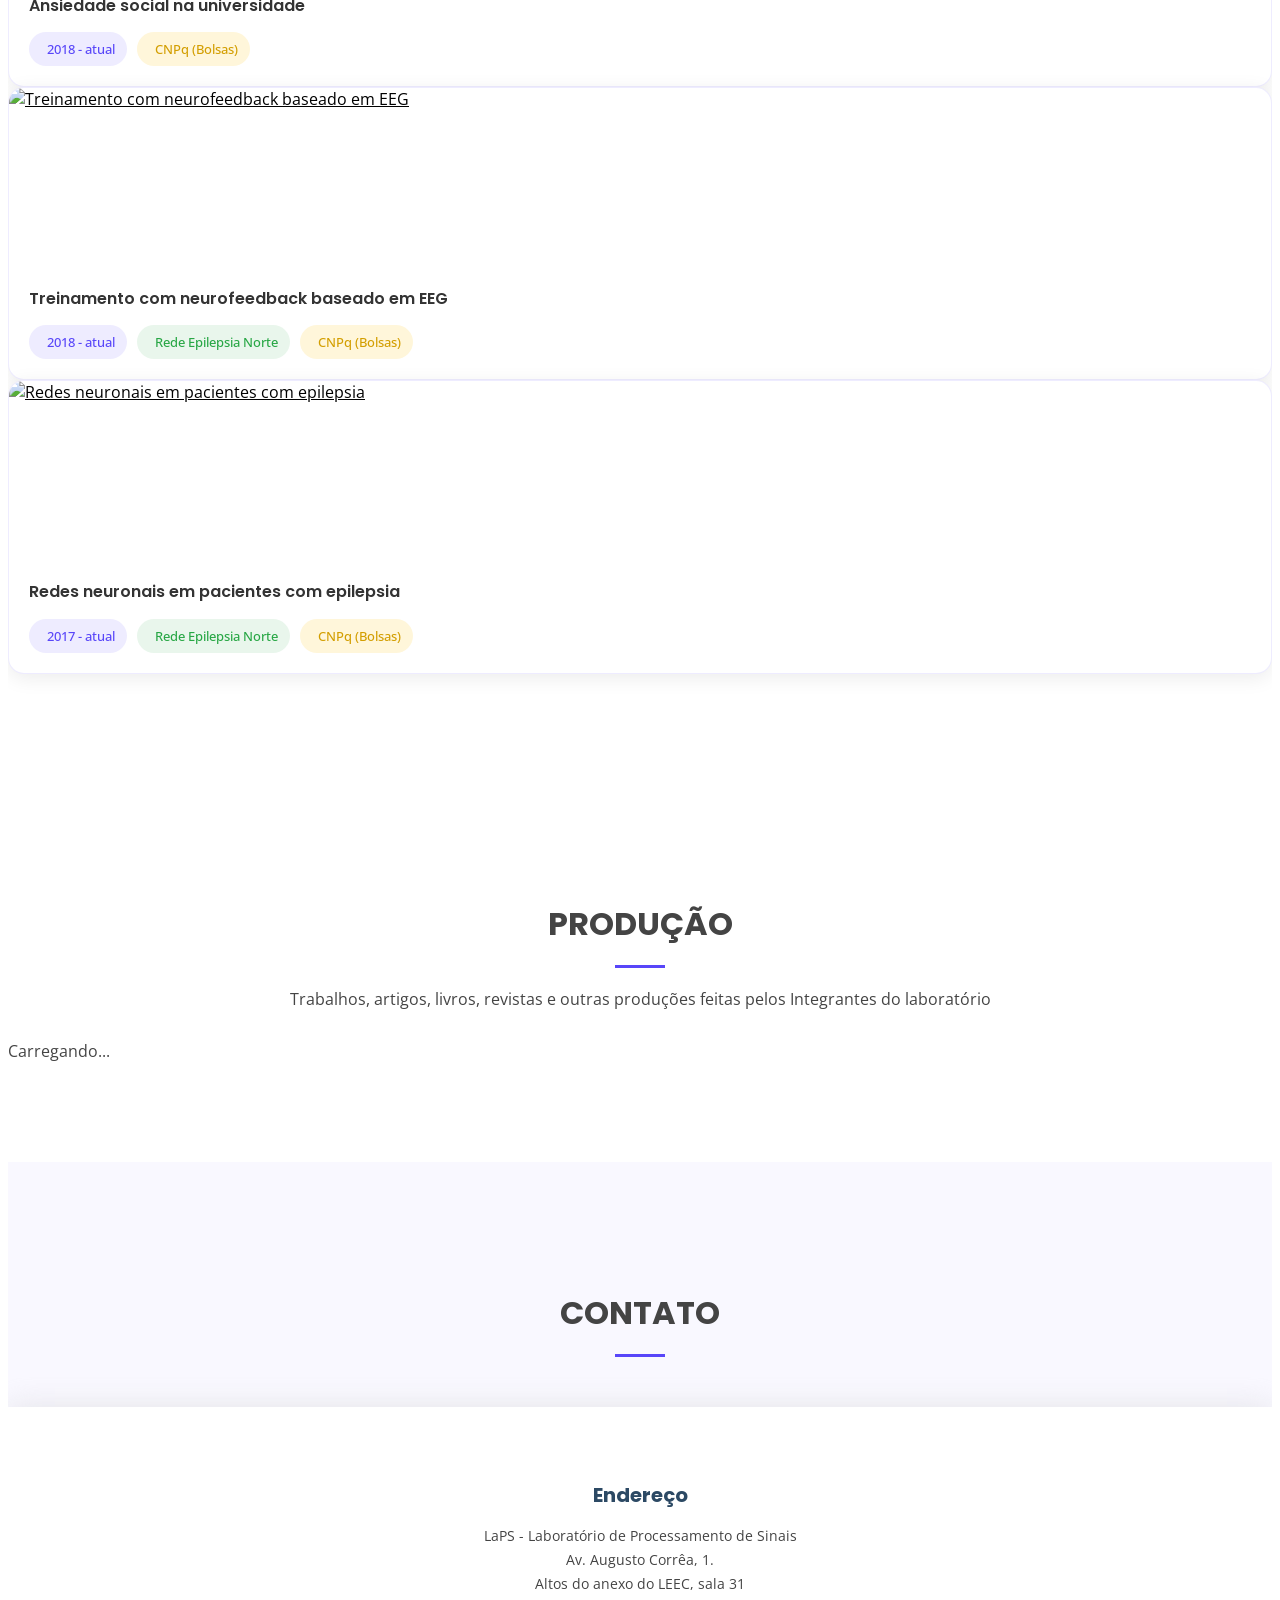
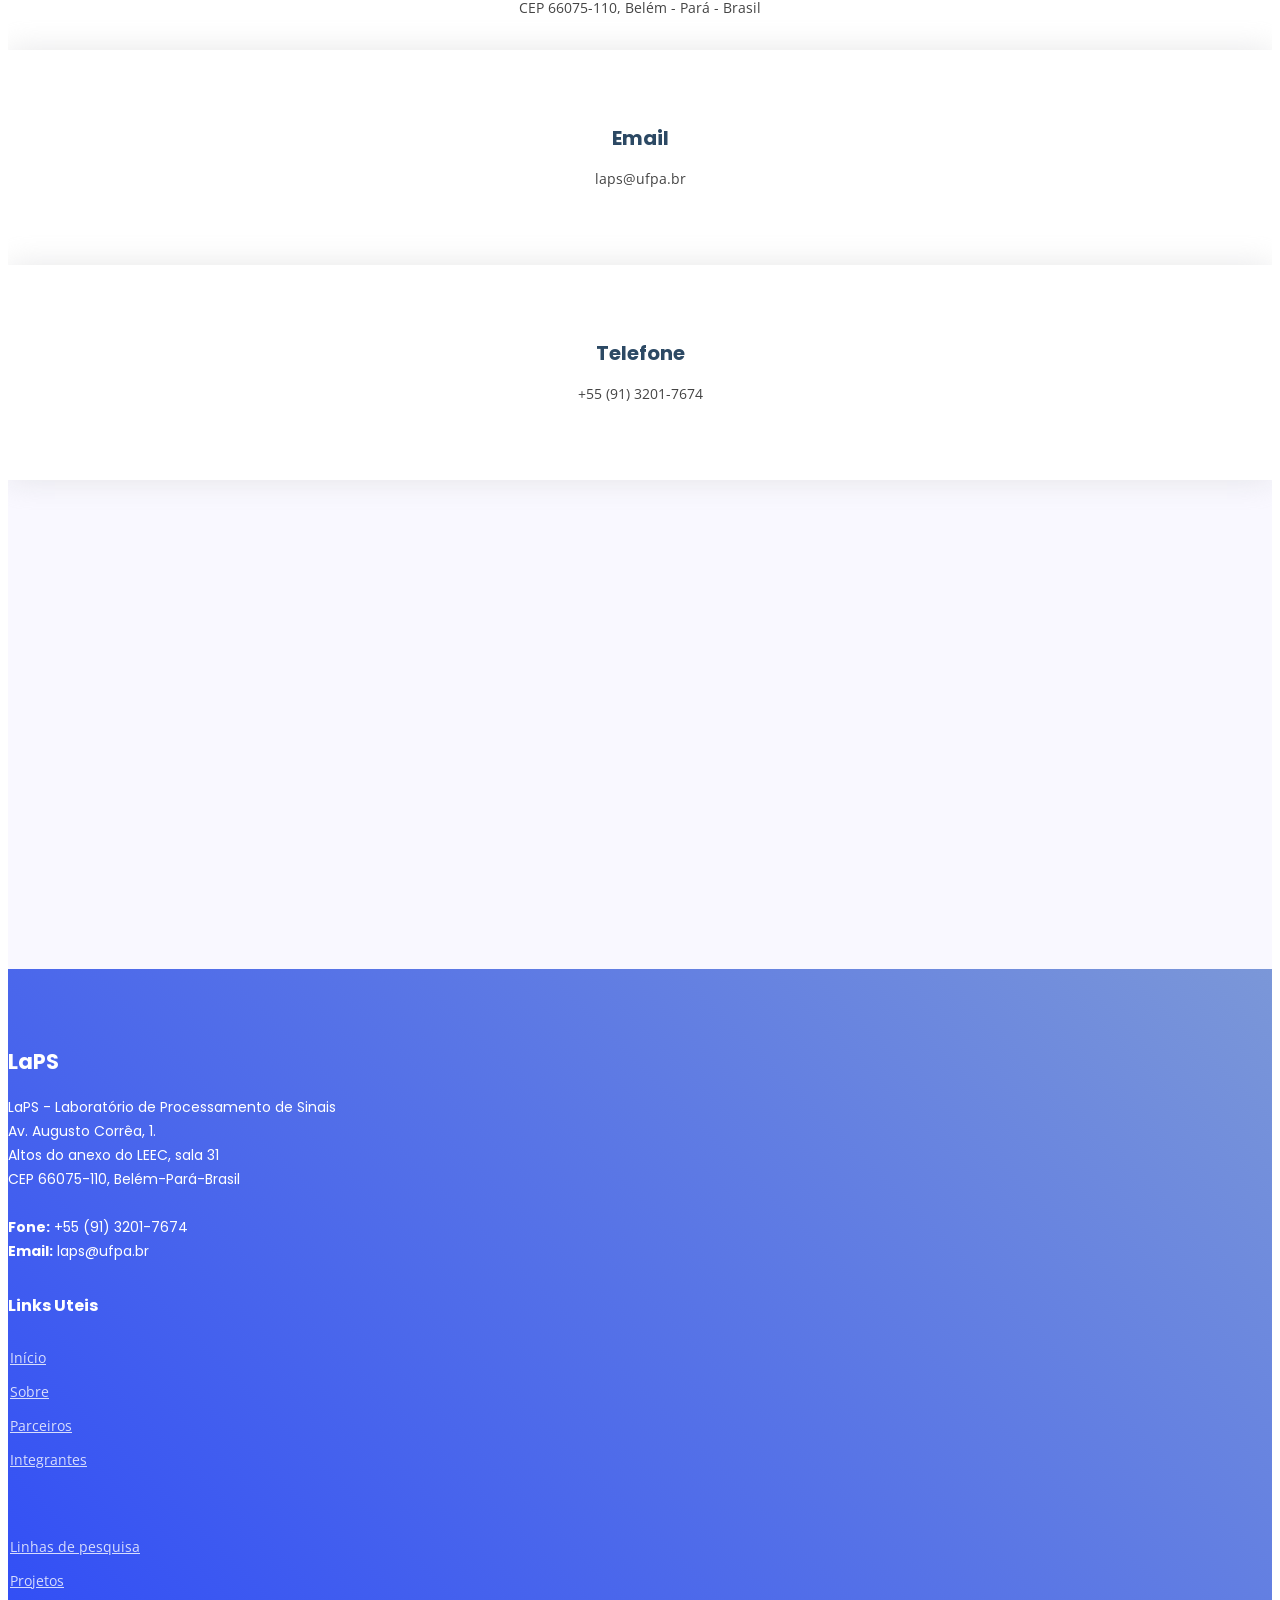
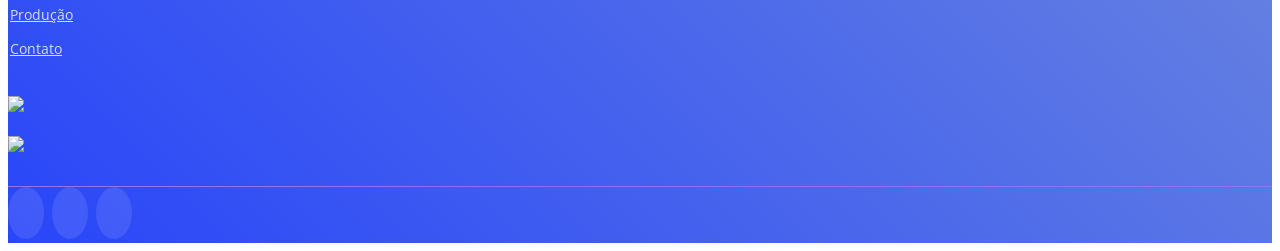
==== commit 522adbf0: "feat: Adiciona widget Google Translate para tradução automática" ====
--- a/index.html
+++ b/index.html
@@ -77,6 +77,9 @@
             </ul>
           </nav>
           <!-- .nav-menu -->
+
+          <!-- Google Translate Widget -->
+          <div id="google_translate_element" class="ml-3"></div>
 
           <!-- <a href="#about" class="get-started-btn scrollto">Saiba Mais</a> -->
         </div>
@@ -1189,6 +1192,20 @@
 
   <!-- Data Loader - Carrega dados dinâmicos dos JSONs -->
   <script src="assets/js/data-loader.js"></script>
+
+  <!-- Google Translate -->
+  <script type="text/javascript">
+    function googleTranslateElementInit() {
+      new google.translate.TranslateElement({
+        pageLanguage: 'pt',
+        includedLanguages: 'en,es,fr,de,it,zh-CN,ja,ko,ru',
+        layout: google.translate.TranslateElement.InlineLayout.SIMPLE,
+        autoDisplay: false
+      }, 'google_translate_element');
+    }
+  </script>
+  <script type="text/javascript"
+    src="//translate.google.com/translate_a/element.js?cb=googleTranslateElementInit"></script>
 </body>
 
 
--- a/assets/css/style.css
+++ b/assets/css/style.css
@@ -23,6 +23,54 @@
 h6 {
   font-family: 'Poppins', sans-serif;
 }
+
+/*--------------------------------------------------------------
+# Google Translate Widget
+--------------------------------------------------------------*/
+#google_translate_element {
+  display: inline-block;
+}
+
+#google_translate_element select {
+  background: rgba(255, 255, 255, 0.1);
+  border: 1px solid rgba(255, 255, 255, 0.3);
+  border-radius: 20px;
+  padding: 6px 12px;
+  color: #fff;
+  font-size: 13px;
+  cursor: pointer;
+  transition: all 0.3s ease;
+}
+
+#google_translate_element select:hover {
+  background: rgba(255, 255, 255, 0.2);
+  border-color: rgba(255, 255, 255, 0.5);
+}
+
+.goog-te-banner-frame {
+  display: none !important;
+}
+
+body {
+  top: 0 !important;
+}
+
+.goog-te-gadget {
+  font-size: 0 !important;
+}
+
+.goog-te-gadget .goog-te-combo {
+  font-size: 13px !important;
+}
+
+.skiptranslate {
+  display: none !important;
+}
+
+.goog-logo-link {
+  display: none !important;
+}
+
 
 /*--------------------------------------------------------------
 # Back to top button
@@ -1800,138 +1848,339 @@
   border-radius: 2px;
 }
 
-.timeline-item {
+/*--------------------------------------------------------------
+# Project Cards - Estilos Modernos
+--------------------------------------------------------------*/
+.project-card {
+  background: #fff;
+  border-radius: 16px;
+  box-shadow: 0 4px 20px rgba(0, 0, 0, 0.08);
+  overflow: hidden;
+  transition: all 0.3s ease;
+  height: 100%;
+  display: flex;
+  flex-direction: column;
+  border: 1px solid rgba(88, 70, 249, 0.1);
+}
+
+.project-card:hover {
+  transform: translateY(-8px);
+  box-shadow: 0 12px 40px rgba(88, 70, 249, 0.15);
+  border-color: rgba(88, 70, 249, 0.3);
+}
+
+.project-header {
+  background: linear-gradient(135deg, #5846f9 0%, #7b27d8 100%);
+  padding: 20px;
+  color: #fff;
+}
+
+.project-header h4 {
+  margin: 0;
+  font-size: 16px;
+  font-weight: 600;
+  line-height: 1.4;
+}
+
+.project-body {
+  padding: 20px;
+  flex-grow: 1;
+}
+
+.project-info {
+  display: flex;
+  flex-wrap: wrap;
+  gap: 10px;
+}
+
+.project-badge {
+  display: inline-flex;
+  align-items: center;
+  gap: 6px;
+  padding: 8px 12px;
+  border-radius: 20px;
+  font-size: 13px;
+  font-weight: 500;
+}
+
+.project-badge i {
+  font-size: 16px;
+}
+
+.project-badge.periodo {
+  background: rgba(88, 70, 249, 0.1);
+  color: #5846f9;
+}
+
+.project-badge.parceiro {
+  background: rgba(40, 167, 69, 0.1);
+  color: #28a745;
+}
+
+.project-badge.financiador {
+  background: rgba(255, 193, 7, 0.15);
+  color: #d39e00;
+}
+
+.project-image {
+  position: relative;
+  overflow: hidden;
+  height: 180px;
+}
+
+.project-image img {
+  width: 100%;
+  height: 100%;
+  object-fit: cover;
+  transition: transform 0.4s ease;
+}
+
+.project-card:hover .project-image img {
+  transform: scale(1.1);
+}
+
+.project-overlay {
+  position: absolute;
+  top: 0;
+  left: 0;
+  right: 0;
+  bottom: 0;
+  background: rgba(88, 70, 249, 0.7);
+  display: flex;
+  align-items: center;
+  justify-content: center;
+  opacity: 0;
+  transition: opacity 0.3s ease;
+}
+
+.project-card:hover .project-overlay {
+  opacity: 1;
+}
+
+.project-overlay i {
+  font-size: 40px;
+  color: #fff;
+}
+
+.project-content {
+  padding: 20px;
+}
+
+.project-content h4 {
+  margin: 0 0 15px;
+  font-size: 16px;
+  font-weight: 600;
+  color: #333;
+  line-height: 1.4;
+}
+
+/* Botão Ver Mais */
+.btn-ver-mais {
+  display: inline-flex;
+  align-items: center;
+  gap: 8px;
+  background: linear-gradient(135deg, #5846f9 0%, #7b27d8 100%);
+  color: #fff;
+  border: none;
+  padding: 12px 30px;
+  border-radius: 30px;
+  font-size: 16px;
+  font-weight: 500;
+  cursor: pointer;
+  transition: all 0.3s ease;
+  box-shadow: 0 4px 15px rgba(88, 70, 249, 0.4);
+}
+
+.btn-ver-mais:hover {
+  transform: translateY(-3px);
+  box-shadow: 0 8px 25px rgba(88, 70, 249, 0.5);
+}
+
+.btn-ver-mais i {
+  font-size: 20px;
+  animation: bounce 2s infinite;
+}
+
+@keyframes bounce {
+
+  0%,
+  20%,
+  50%,
+  80%,
+  100% {
+    transform: translateY(0);
+  }
+
+  40% {
+    transform: translateY(-5px);
+  }
+
+  60% {
+    transform: translateY(-3px);
+  }
+}
+
+/* Timeline Hidden */
+.timeline-hidden {
+  display: none;
+}
+
+
+.project-image-link:hover {
+  color: #7b27d8;
+}
+
+/*--------------------------------------------------------------
+# Timeline Production - Pontos Individuais
+--------------------------------------------------------------*/
+.timeline-production {
+  position: relative;
+  padding: 20px 0;
+  max-width: 1000px;
+  margin: 0 auto;
+}
+
+.timeline-production::before {
+  content: '';
+  position: absolute;
+  left: 50%;
+  transform: translateX(-50%);
+  width: 4px;
+  height: 100%;
+  background: linear-gradient(180deg, #5846f9 0%, #7b27d8 50%, #5846f9 100%);
+  border-radius: 4px;
+}
+
+.timeline-year-badge {
+  position: relative;
+  text-align: center;
+  margin: 40px 0 20px;
+  z-index: 10;
+}
+
+.timeline-year-badge span {
+  display: inline-block;
+  background: linear-gradient(135deg, #5846f9 0%, #7b27d8 100%);
+  color: #fff;
+  padding: 12px 30px;
+  border-radius: 30px;
+  font-size: 20px;
+  font-weight: 700;
+  box-shadow: 0 4px 15px rgba(88, 70, 249, 0.4);
+}
+
+.timeline-point {
   position: relative;
   width: 50%;
-  padding: 20px 40px;
+  padding: 10px 40px;
   box-sizing: border-box;
 }
 
-.timeline-item.left {
+.timeline-point.left {
   left: 0;
   text-align: right;
-  padding-right: 60px;
-}
-
-.timeline-item.right {
+  padding-right: 50px;
+}
+
+.timeline-point.right {
   left: 50%;
   text-align: left;
-  padding-left: 60px;
-}
-
-.timeline-marker {
+  padding-left: 50px;
+}
+
+.timeline-dot {
   position: absolute;
-  width: 24px;
-  height: 24px;
-  background: linear-gradient(45deg, #5846f9 0%, #7b27d8 100%);
+  width: 16px;
+  height: 16px;
+  background: #fff;
+  border: 4px solid #5846f9;
   border-radius: 50%;
-  top: 30px;
-  z-index: 1;
-  border: 4px solid #fff;
-  box-shadow: 0 0 0 4px rgba(88, 70, 249, 0.3);
-}
-
-.timeline-item.left .timeline-marker {
-  right: -12px;
-}
-
-.timeline-item.right .timeline-marker {
-  left: -12px;
-}
-
-.timeline-content {
+  top: 20px;
+  z-index: 5;
+  transition: all 0.3s ease;
+}
+
+.timeline-point.left .timeline-dot {
+  right: -8px;
+}
+
+.timeline-point.right .timeline-dot {
+  left: -8px;
+}
+
+.timeline-point:hover .timeline-dot {
+  background: #5846f9;
+  transform: scale(1.3);
+  box-shadow: 0 0 15px rgba(88, 70, 249, 0.5);
+}
+
+.timeline-card {
   background: #fff;
-  padding: 25px 30px;
-  border-radius: 10px;
-  box-shadow: 0 5px 25px rgba(0, 0, 0, 0.1);
-  position: relative;
+  padding: 15px 20px;
+  border-radius: 12px;
+  box-shadow: 0 3px 15px rgba(0, 0, 0, 0.08);
   transition: all 0.3s ease;
-}
-
-.timeline-content:hover {
-  box-shadow: 0 10px 40px rgba(88, 70, 249, 0.2);
-  transform: translateY(-5px);
-}
-
-.timeline-item.left .timeline-content::after {
-  content: '';
-  position: absolute;
-  right: -15px;
-  top: 25px;
-  border-width: 10px;
-  border-style: solid;
-  border-color: transparent transparent transparent #fff;
-}
-
-.timeline-item.right .timeline-content::after {
-  content: '';
-  position: absolute;
-  left: -15px;
-  top: 25px;
-  border-width: 10px;
-  border-style: solid;
-  border-color: transparent #fff transparent transparent;
-}
-
-.timeline-year {
-  display: inline-block;
-  background: linear-gradient(45deg, #5846f9 0%, #7b27d8 100%);
-  color: #fff;
-  padding: 8px 20px;
-  border-radius: 25px;
-  font-size: 18px;
-  font-weight: 700;
-  margin-bottom: 15px;
-}
-
-.timeline-works p {
+  border-left: 4px solid transparent;
+}
+
+.timeline-point.left .timeline-card {
+  border-left: none;
+  border-right: 4px solid #5846f9;
+}
+
+.timeline-point.right .timeline-card {
+  border-left: 4px solid #5846f9;
+}
+
+.timeline-point:hover .timeline-card {
+  box-shadow: 0 8px 25px rgba(88, 70, 249, 0.15);
+  transform: translateY(-3px);
+}
+
+.timeline-card p {
+  margin: 0;
   font-size: 14px;
   line-height: 1.6;
   color: #555;
-  margin-bottom: 12px;
-  padding-bottom: 12px;
-  border-bottom: 1px solid #eee;
-}
-
-.timeline-works p:last-child {
-  border-bottom: none;
-  margin-bottom: 0;
-  padding-bottom: 0;
+  text-align: left;
 }
 
 /* Timeline Responsivo */
 @media (max-width: 768px) {
-  .timeline::before {
+  .timeline-production::before {
     left: 20px;
   }
 
-  .timeline-item {
+  .timeline-point {
     width: 100%;
-    padding-left: 60px;
-    padding-right: 20px;
-  }
-
-  .timeline-item.left,
-  .timeline-item.right {
+    padding-left: 60px !important;
+    padding-right: 20px !important;
+    text-align: left !important;
+  }
+
+  .timeline-point.left,
+  .timeline-point.right {
     left: 0;
+  }
+
+  .timeline-point.left .timeline-dot,
+  .timeline-point.right .timeline-dot {
+    left: 12px;
+    right: auto;
+  }
+
+  .timeline-point.left .timeline-card,
+  .timeline-point.right .timeline-card {
+    border-left: 4px solid #5846f9;
+    border-right: none;
+  }
+
+  .timeline-year-badge {
     text-align: left;
-    padding-left: 60px;
-    padding-right: 20px;
-  }
-
-  .timeline-item.left .timeline-marker,
-  .timeline-item.right .timeline-marker {
-    left: 8px;
-    right: auto;
-  }
-
-  .timeline-item.left .timeline-content::after,
-  .timeline-item.right .timeline-content::after {
-    left: -15px;
-    right: auto;
-    border-color: transparent #fff transparent transparent;
-  }
-}
+    padding-left: 50px;
+  }
+}
+
 
 /*--------------------------------------------------------------
 # Hero Carousel Controls
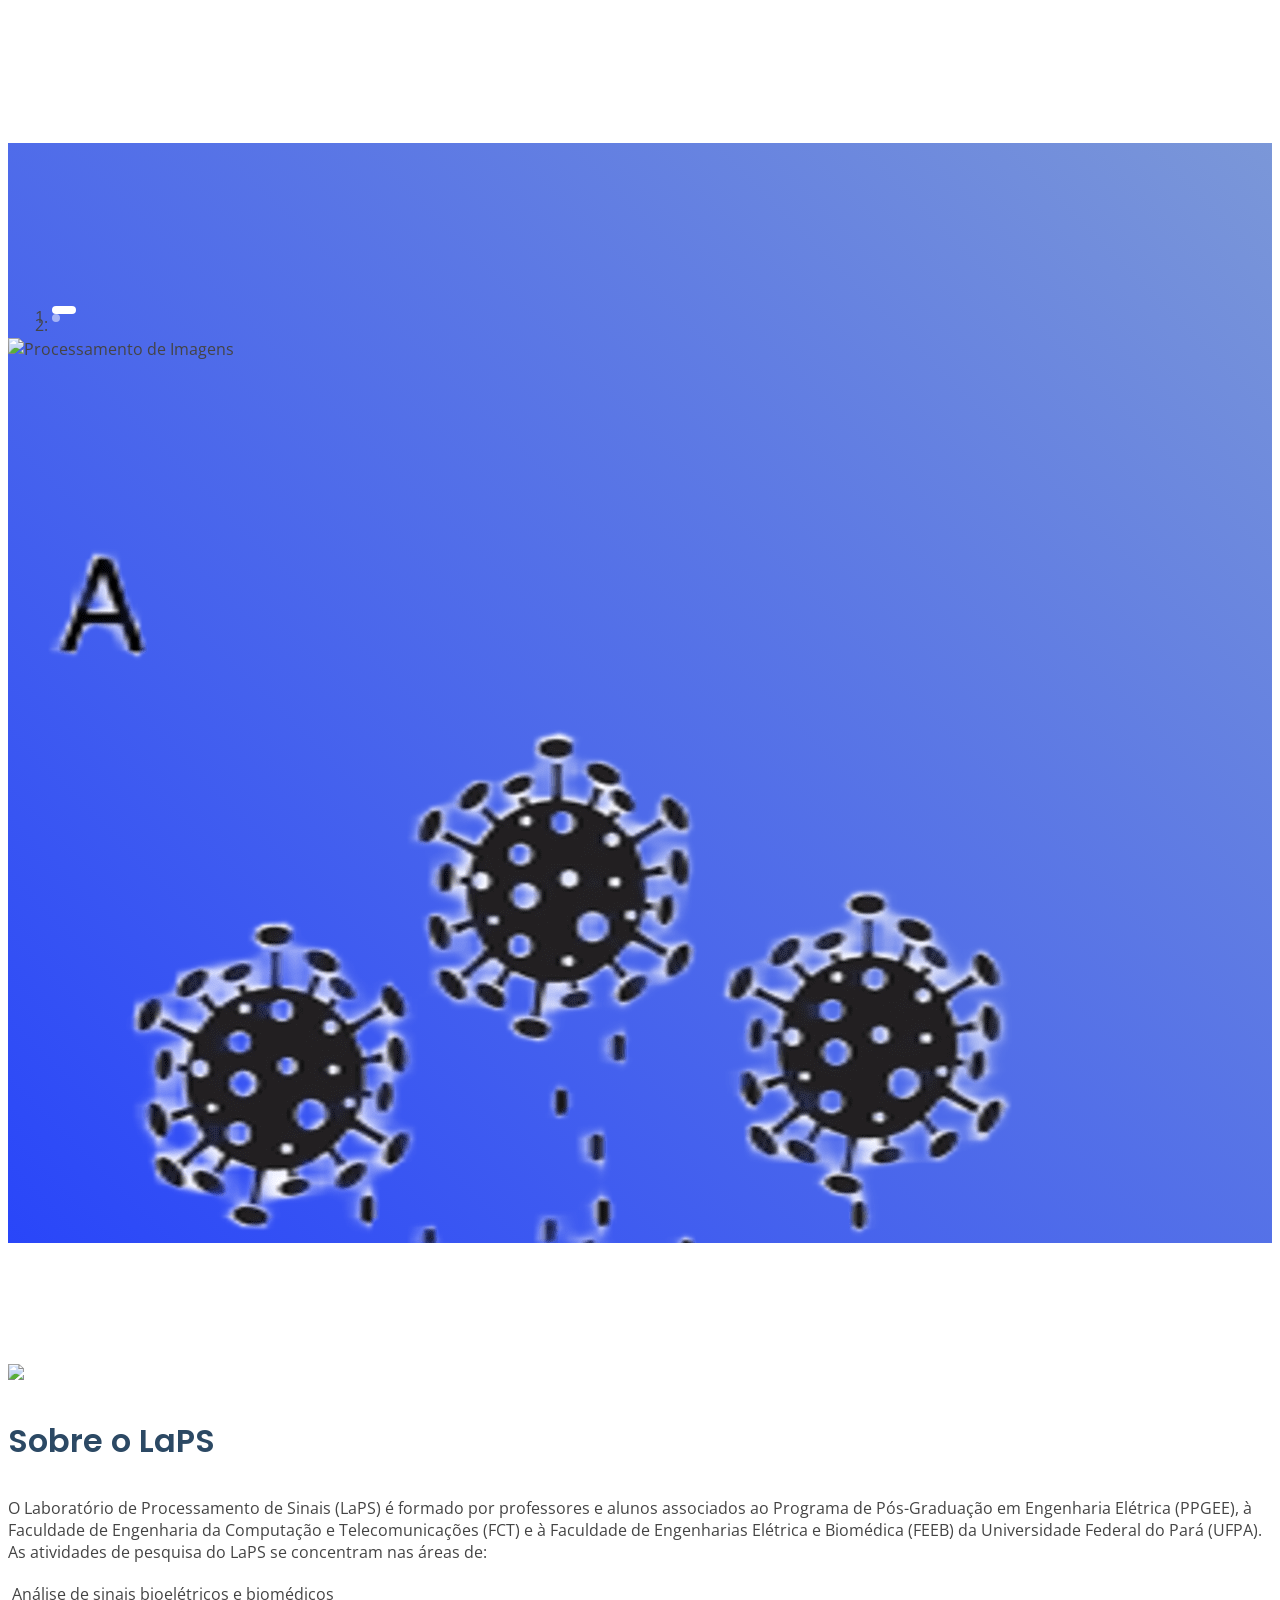
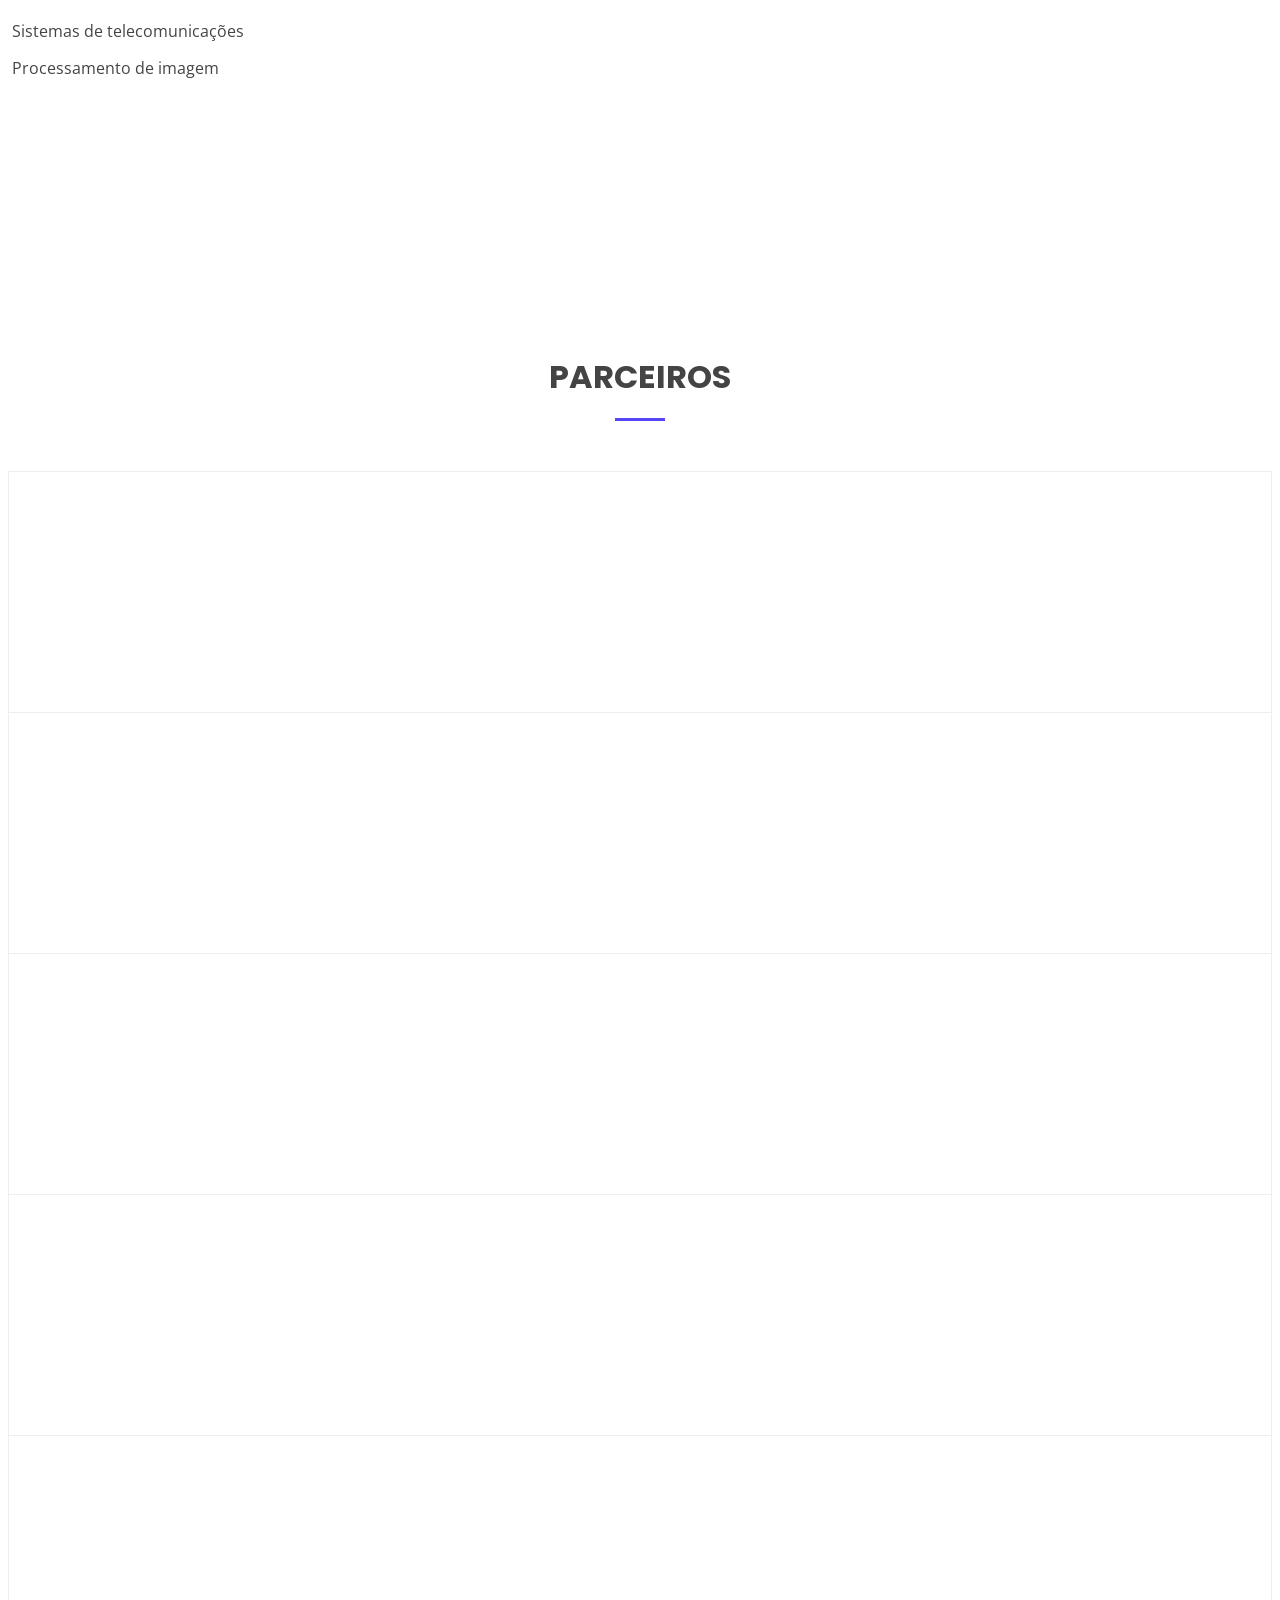
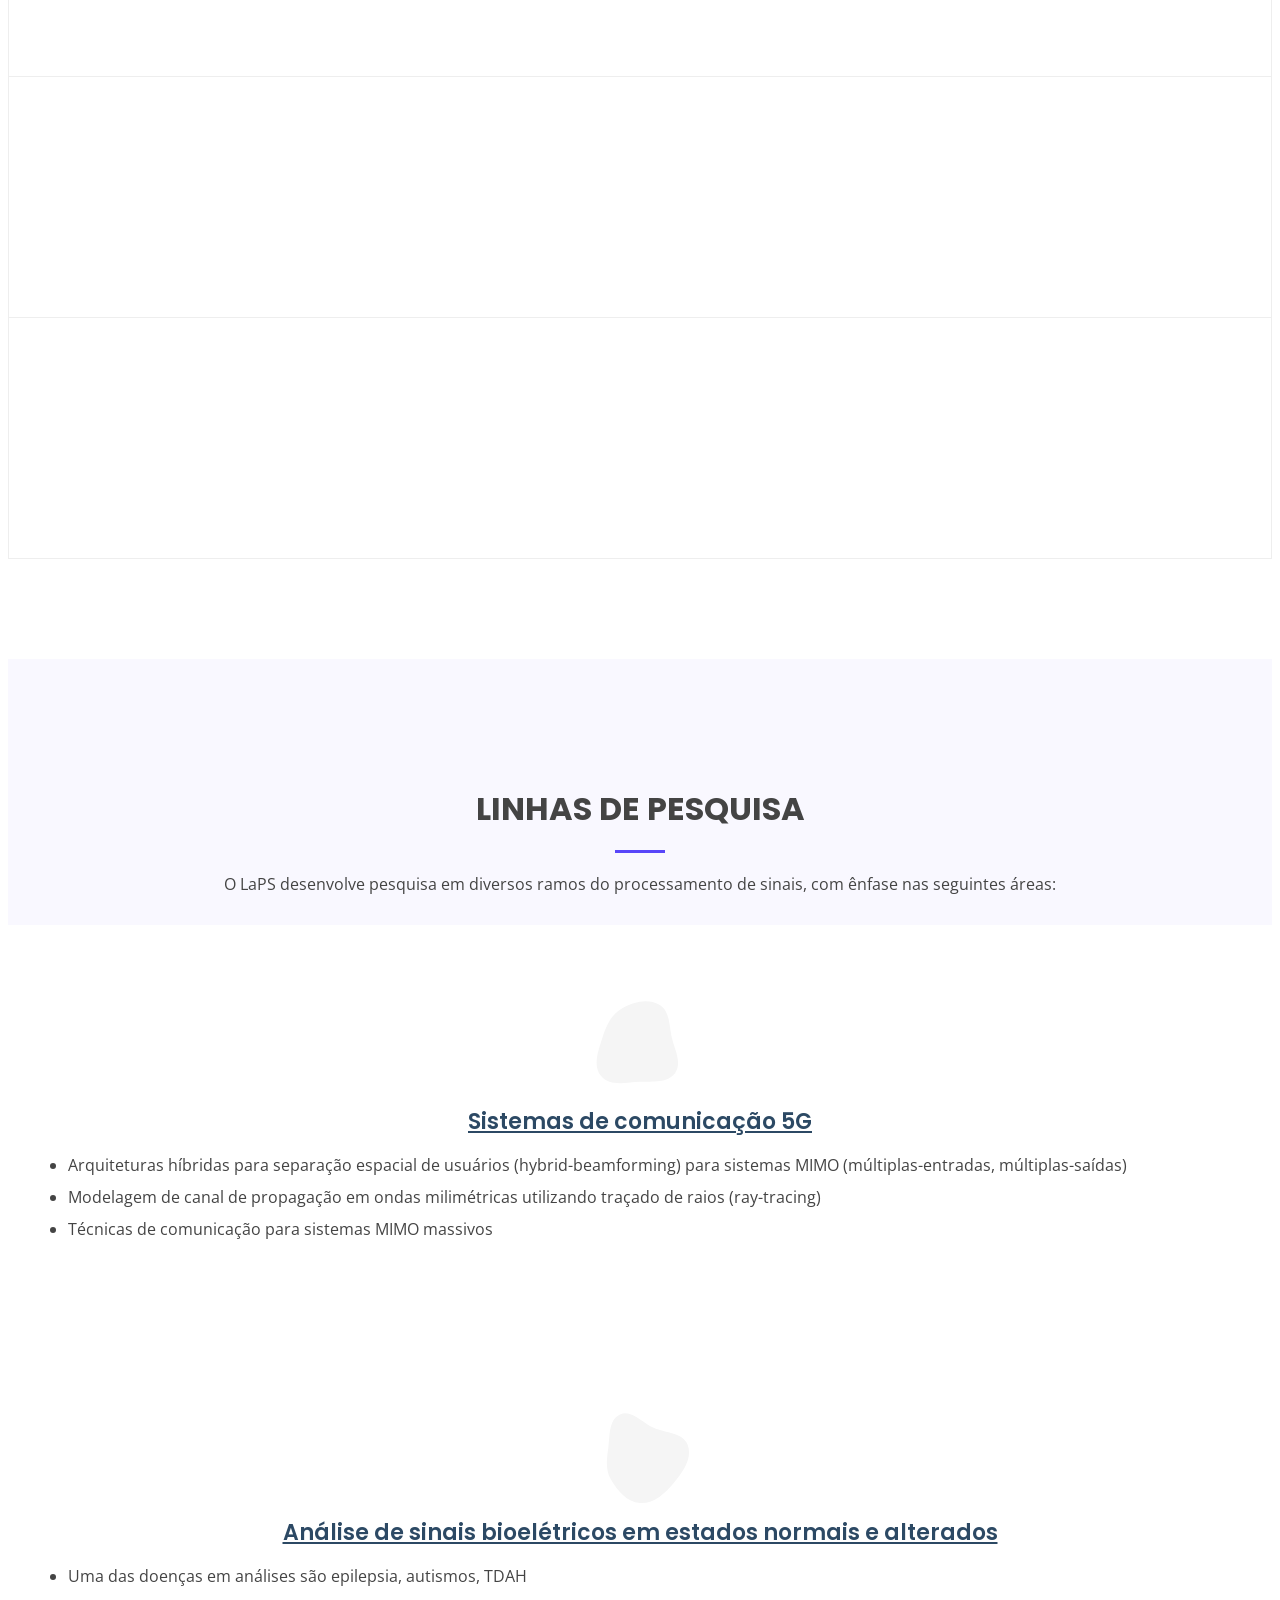
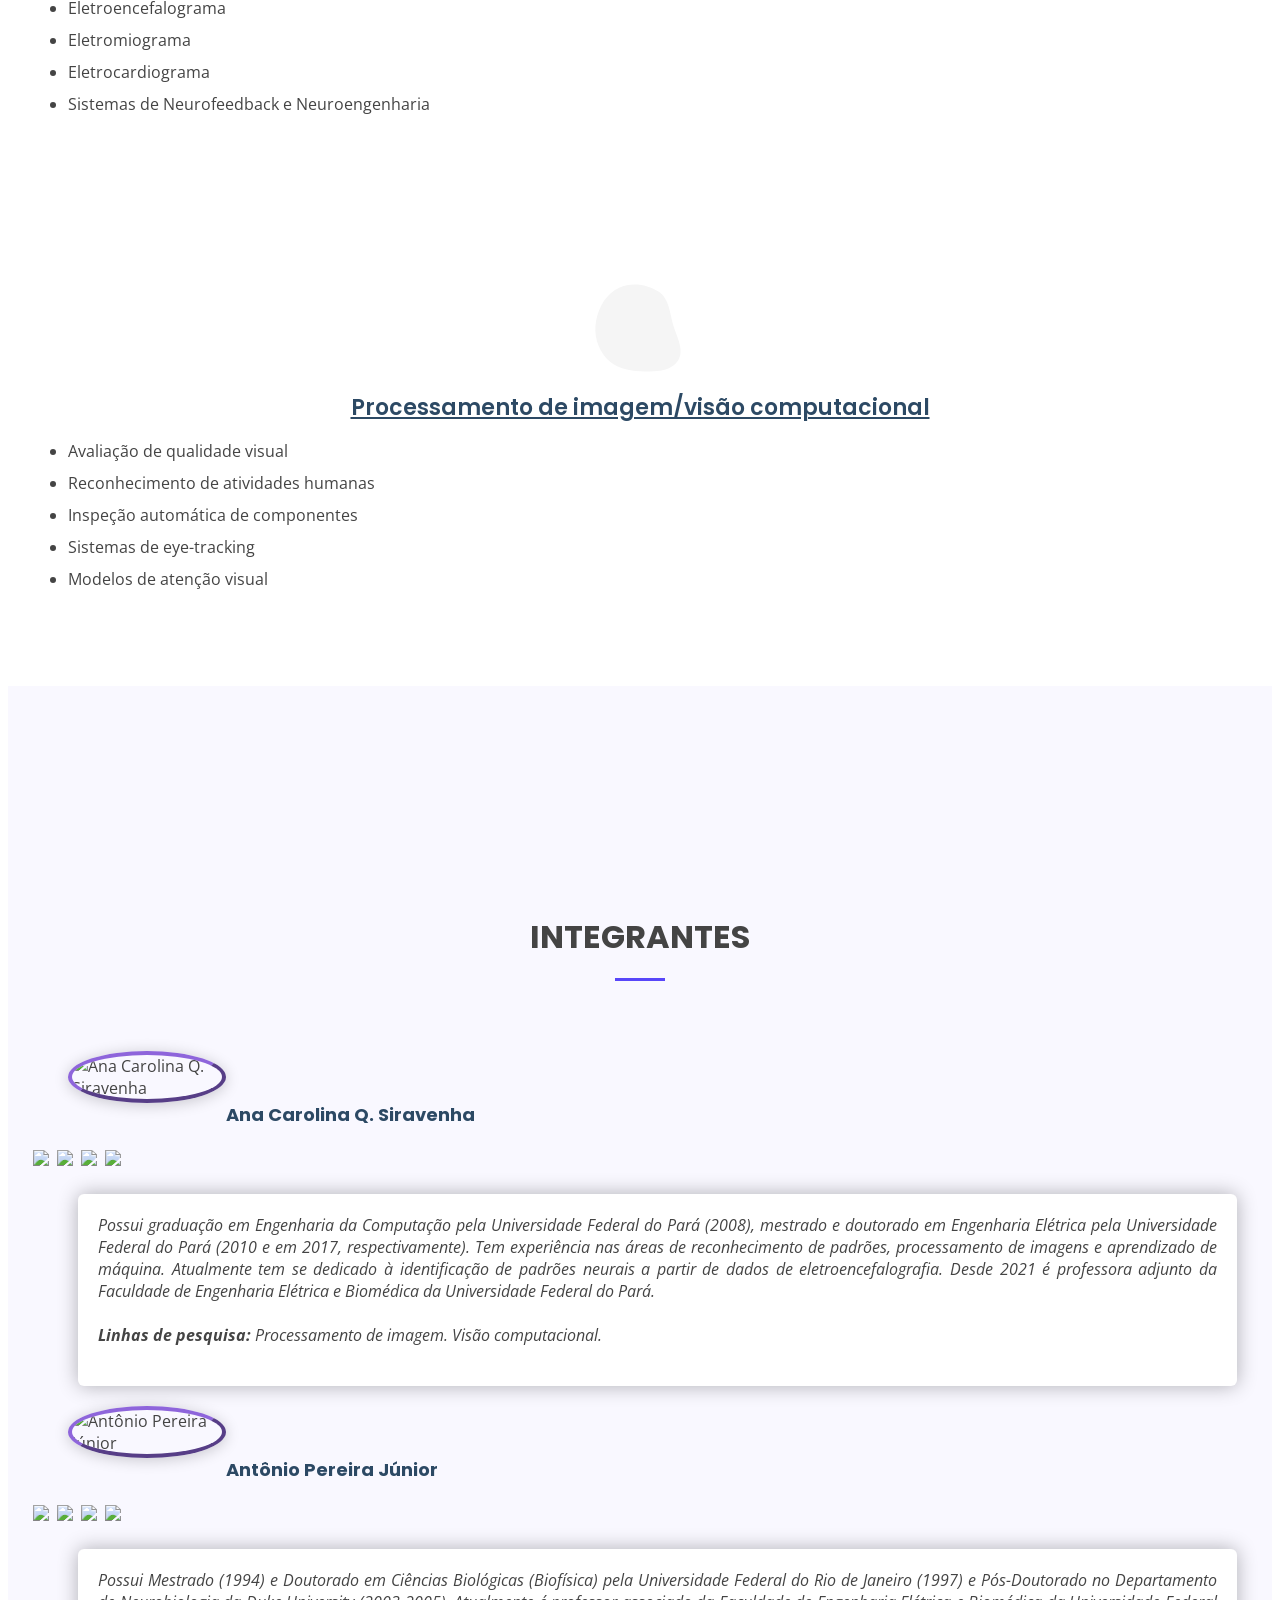
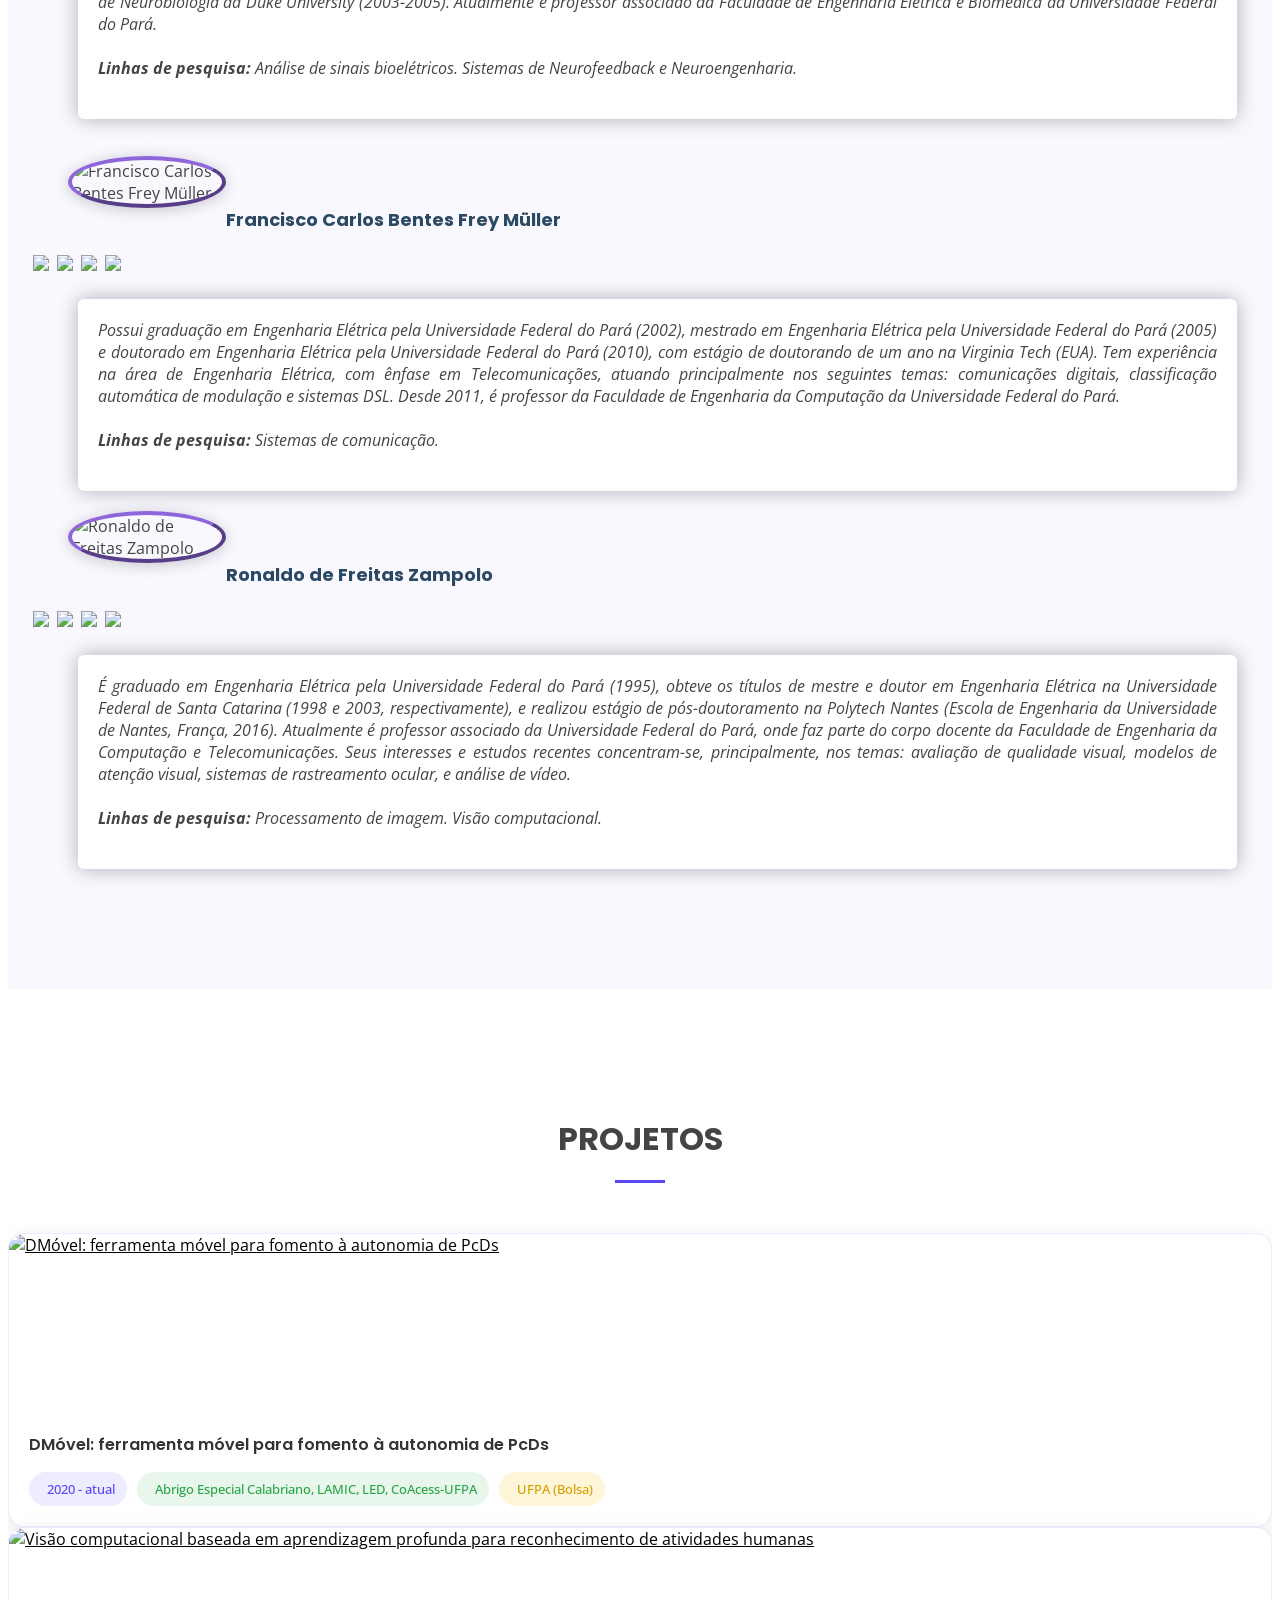
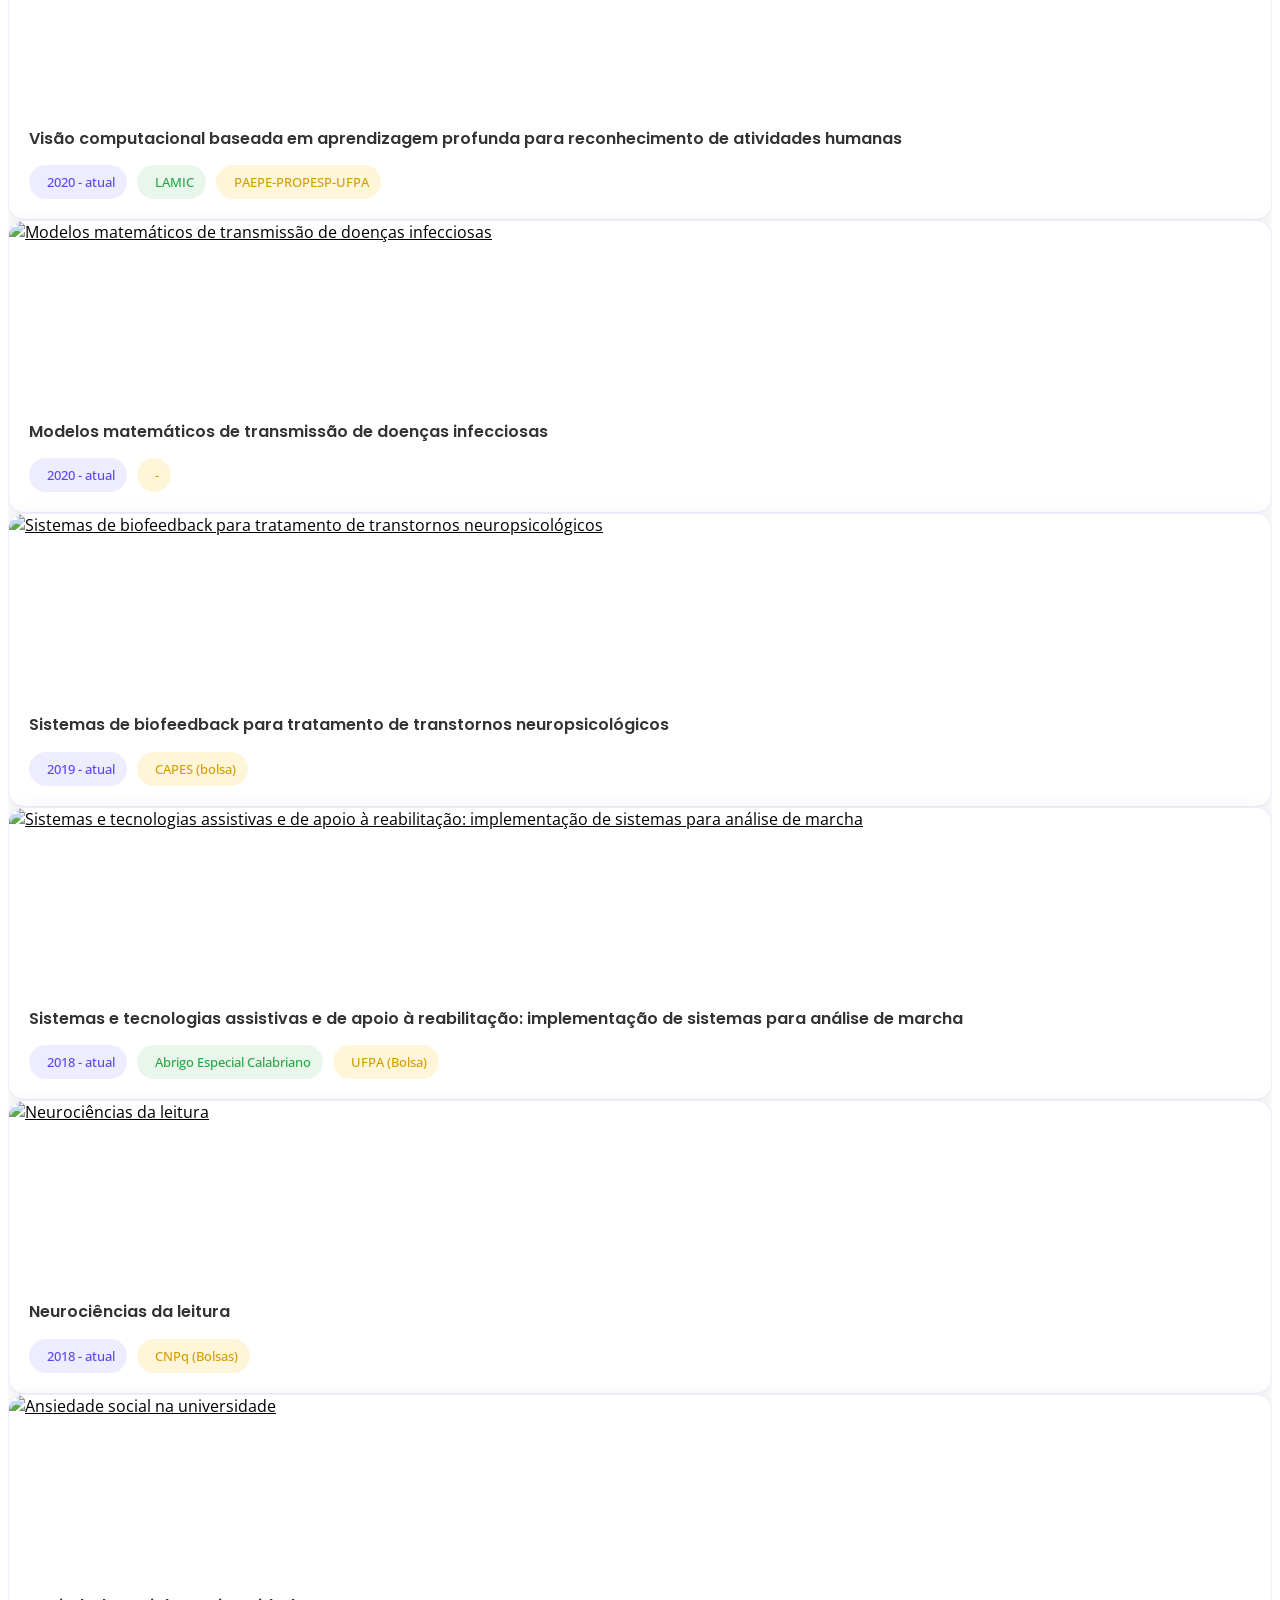
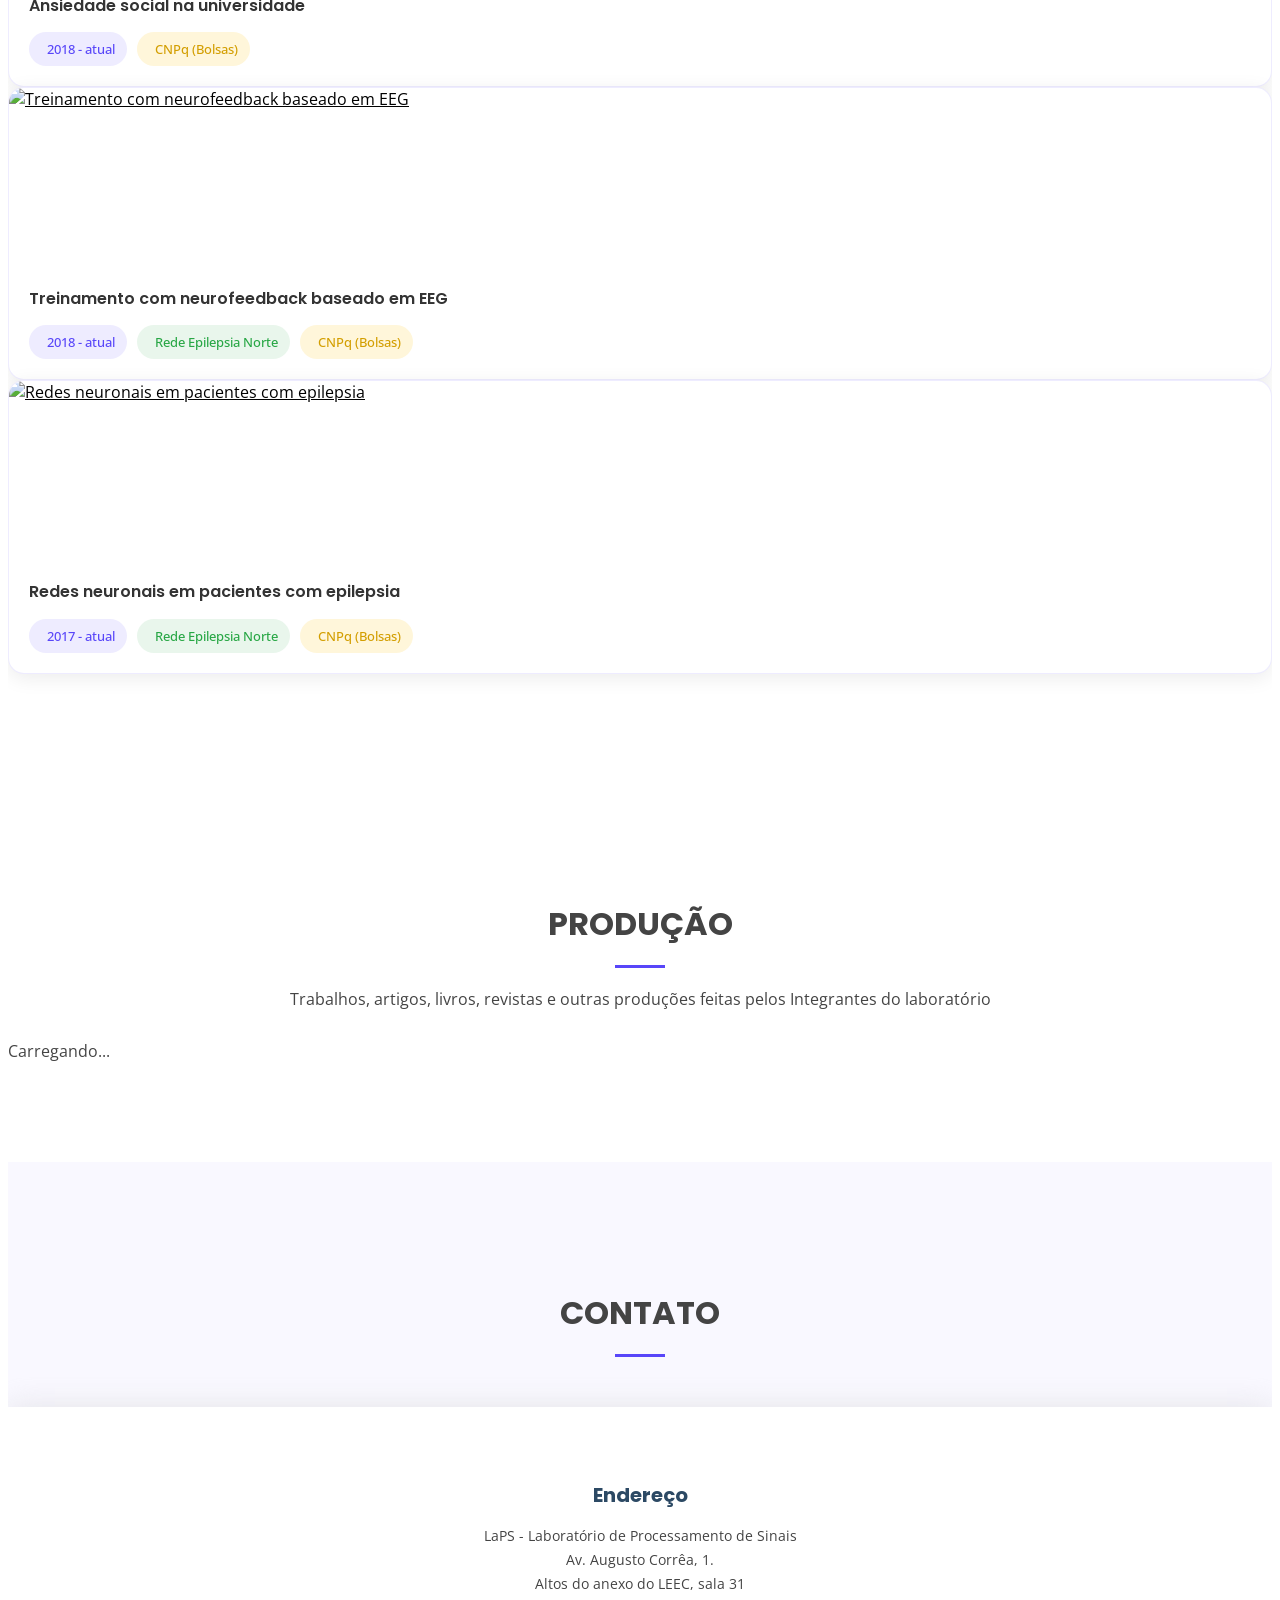
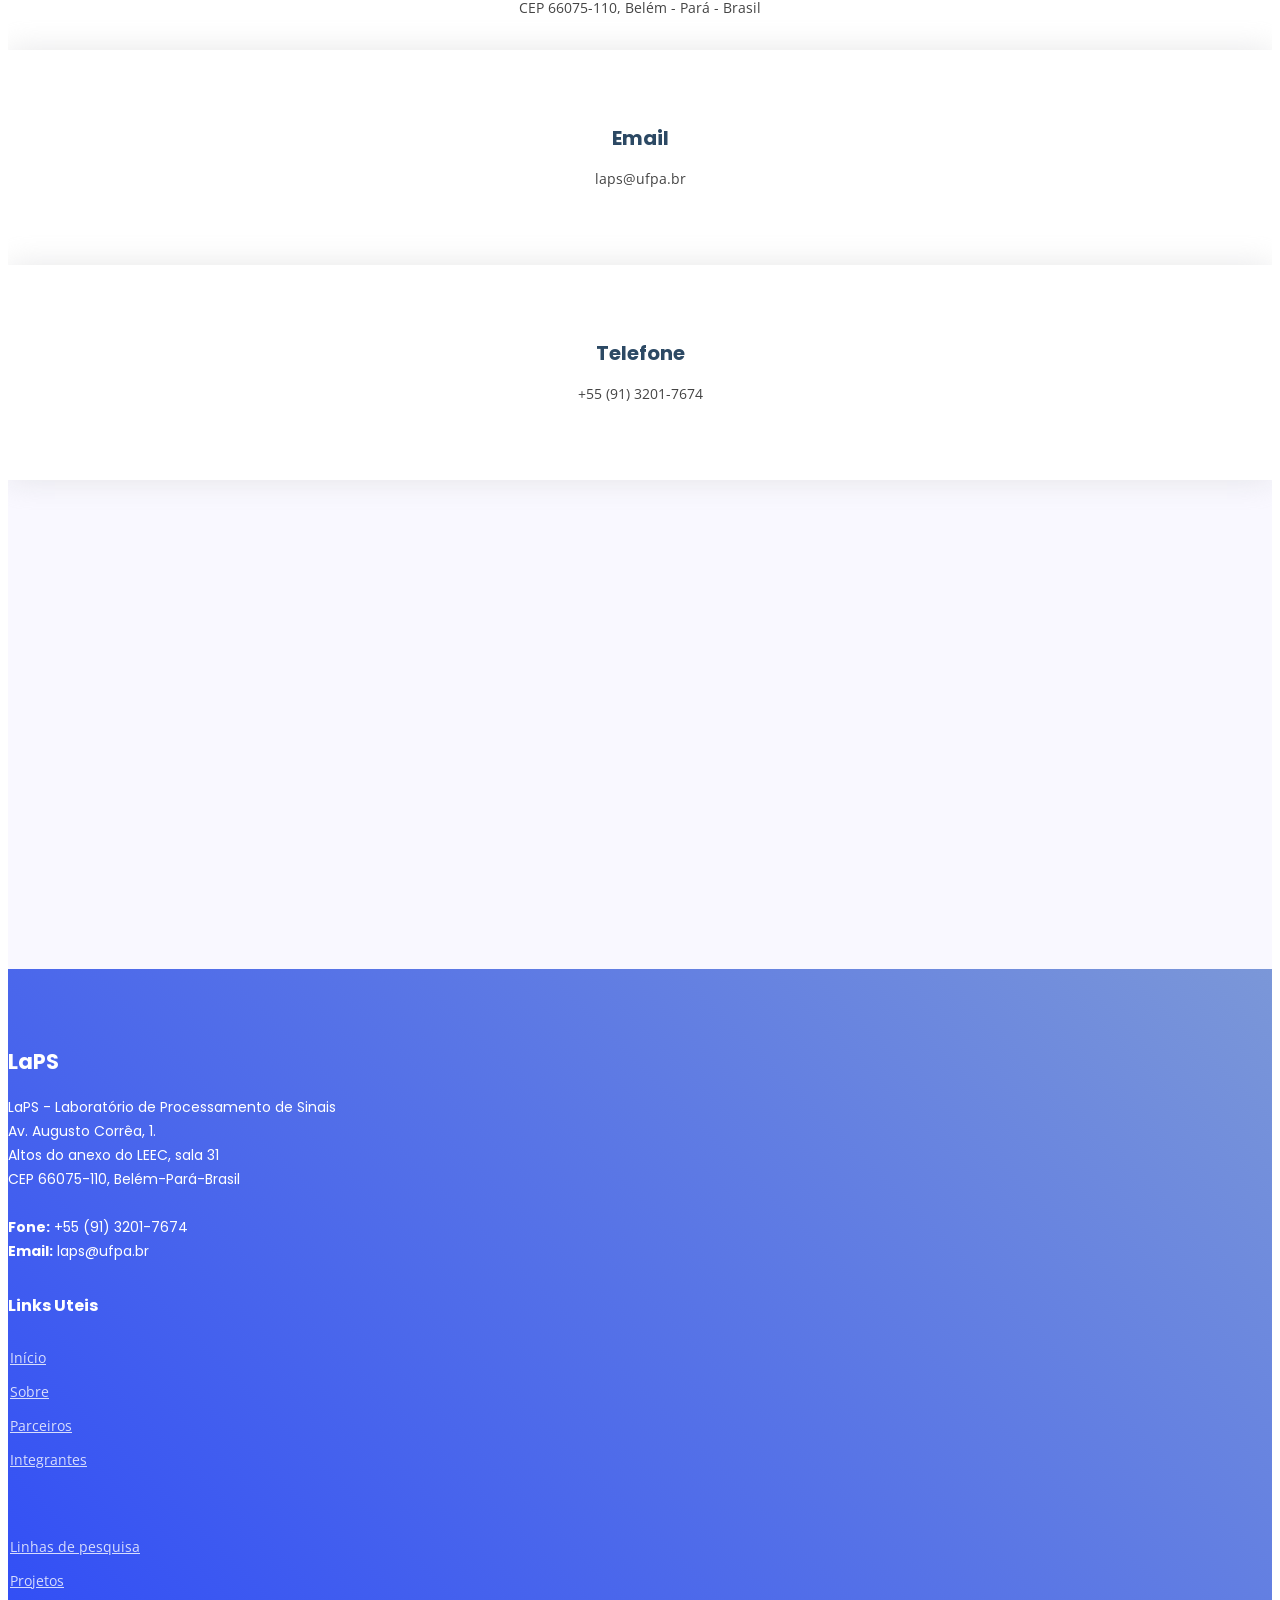
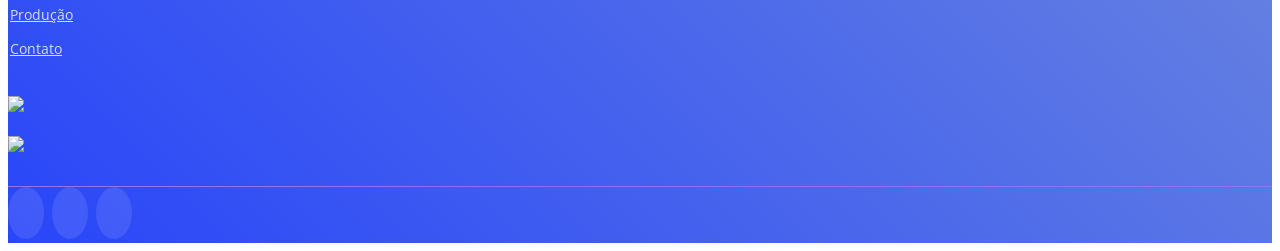
==== commit b0364356: "fix: Corrige a extensão da imagem de pesquisa para .png" ====
--- a/index.html
+++ b/index.html
@@ -128,7 +128,7 @@
               <img src="assets/img/open-image-processing.png" class="d-block w-100" alt="Processamento de Imagens">
             </div>
             <div class="carousel-item">
-              <img src="assets/img/Final-figure.jpg" class="d-block w-100" alt="Pesquisa LaPS">
+              <img src="assets/img/Final-figure.png" class="d-block w-100" alt="Pesquisa LaPS">
             </div>
           </div>
 
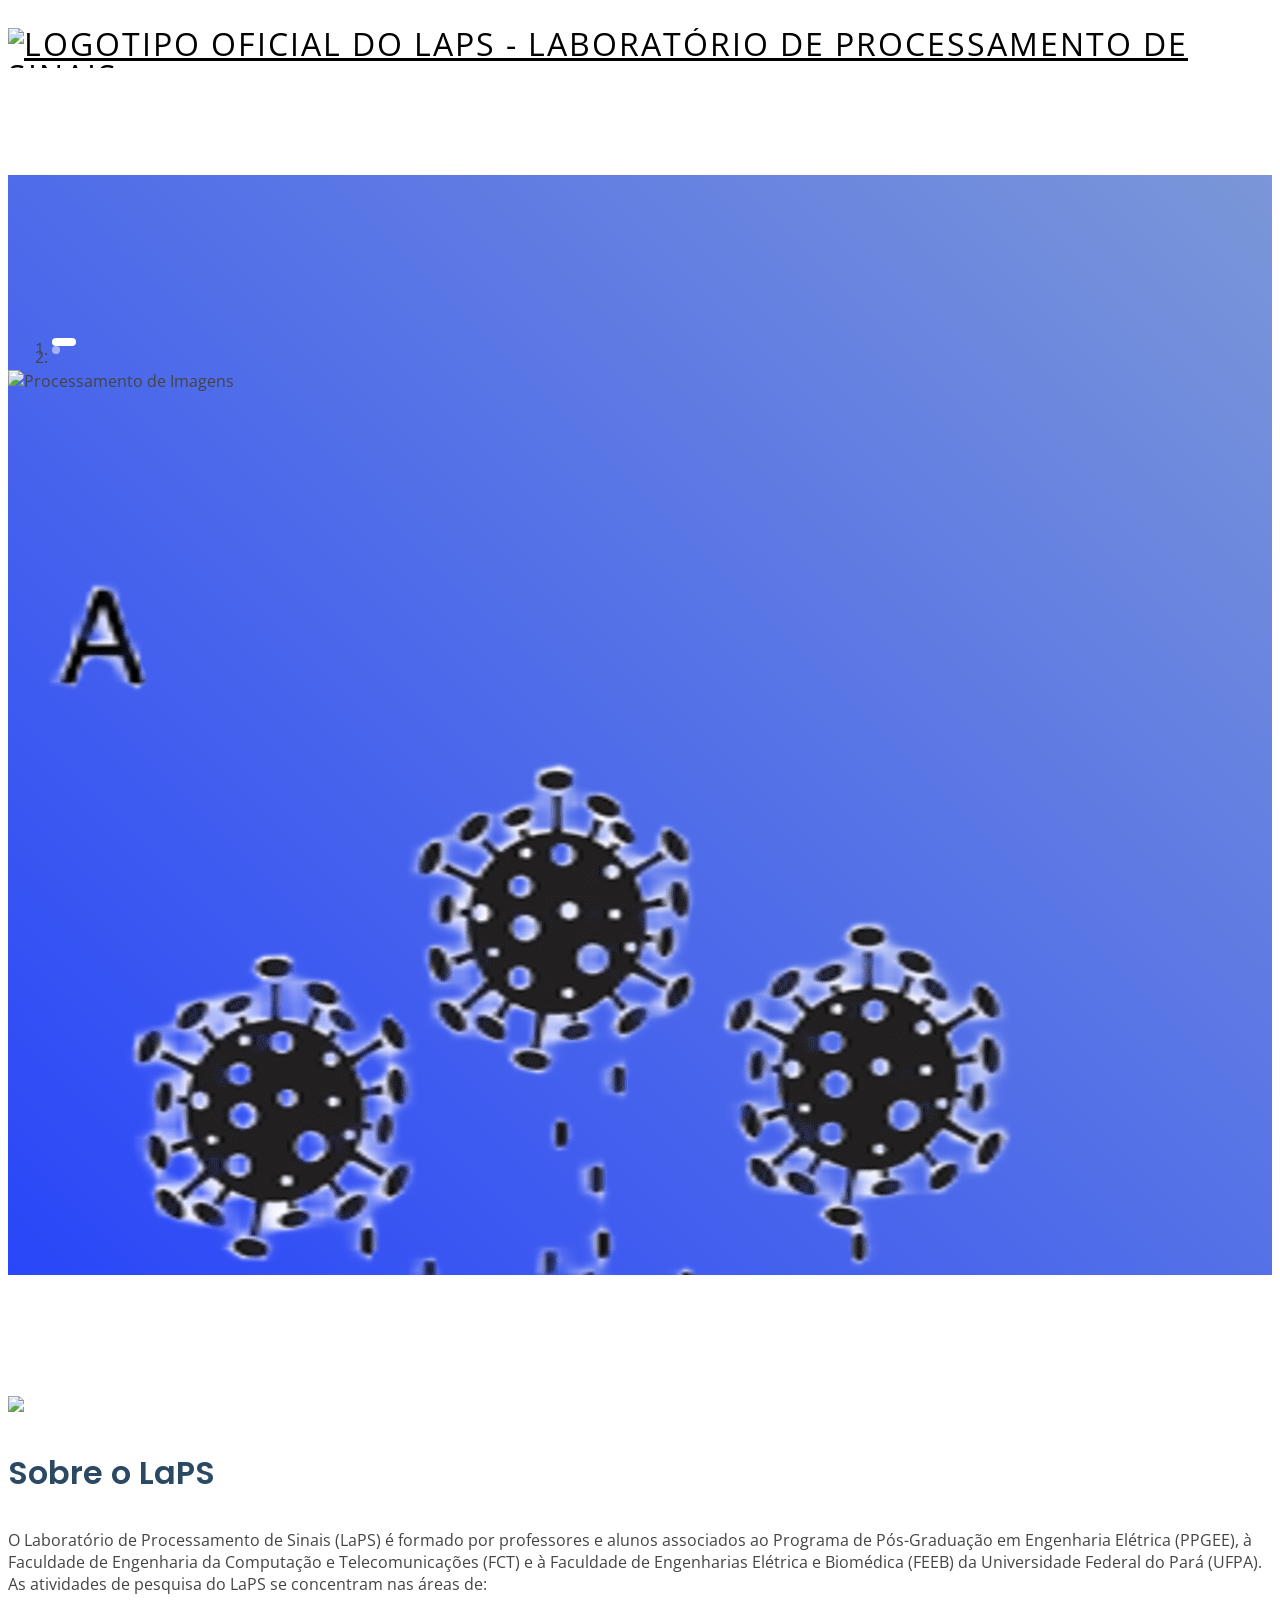
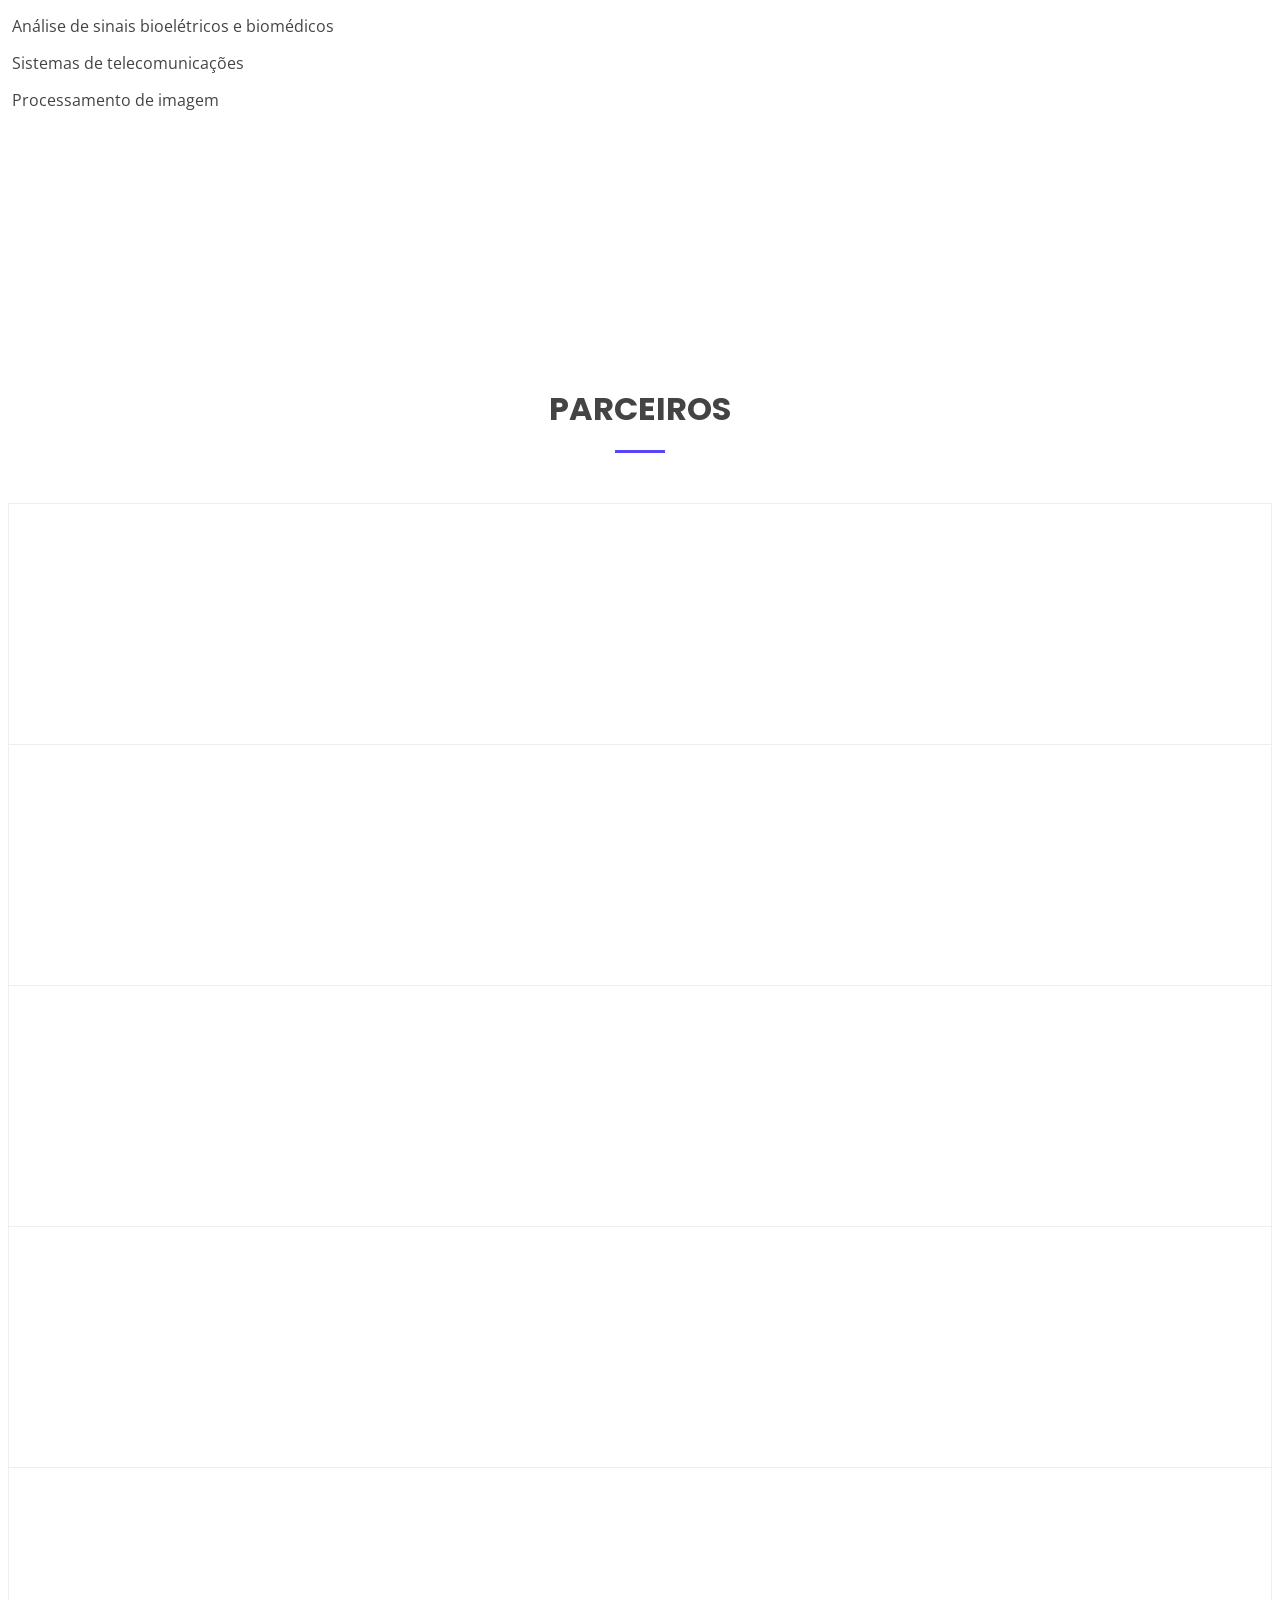
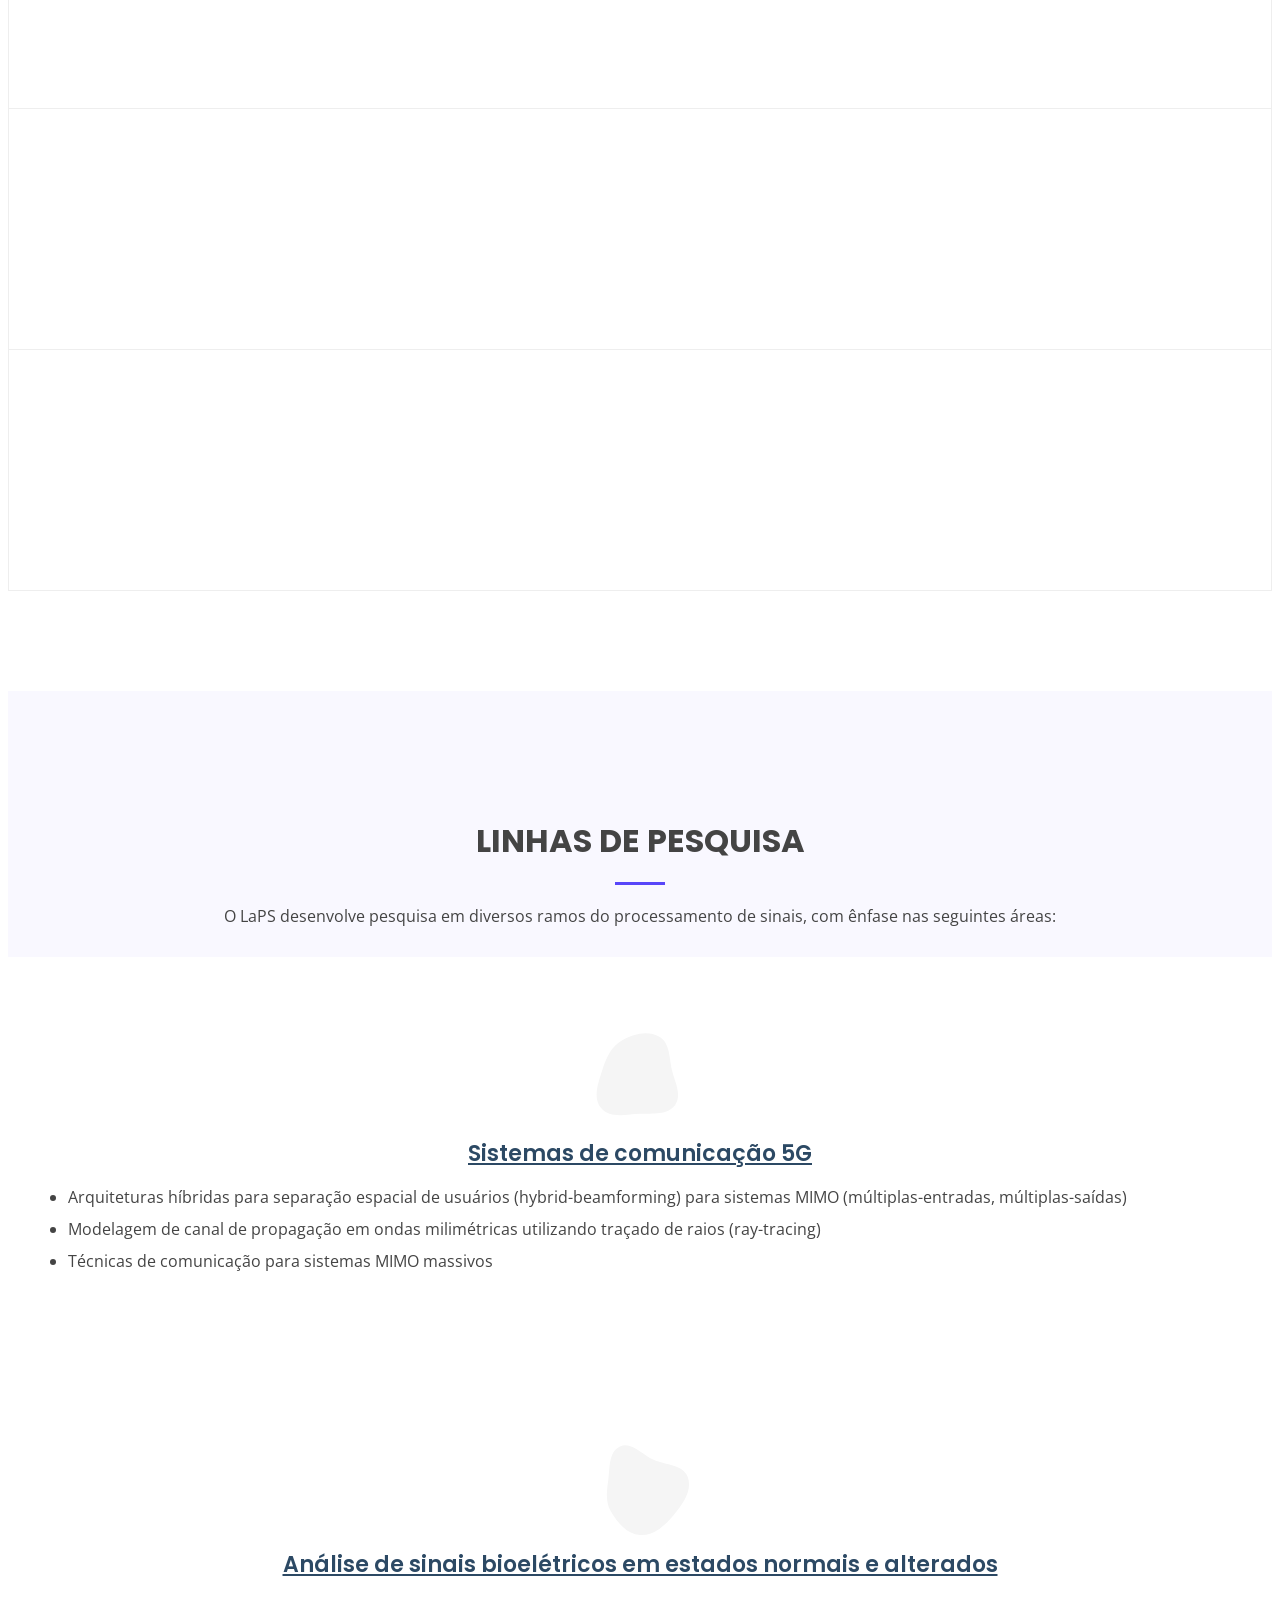
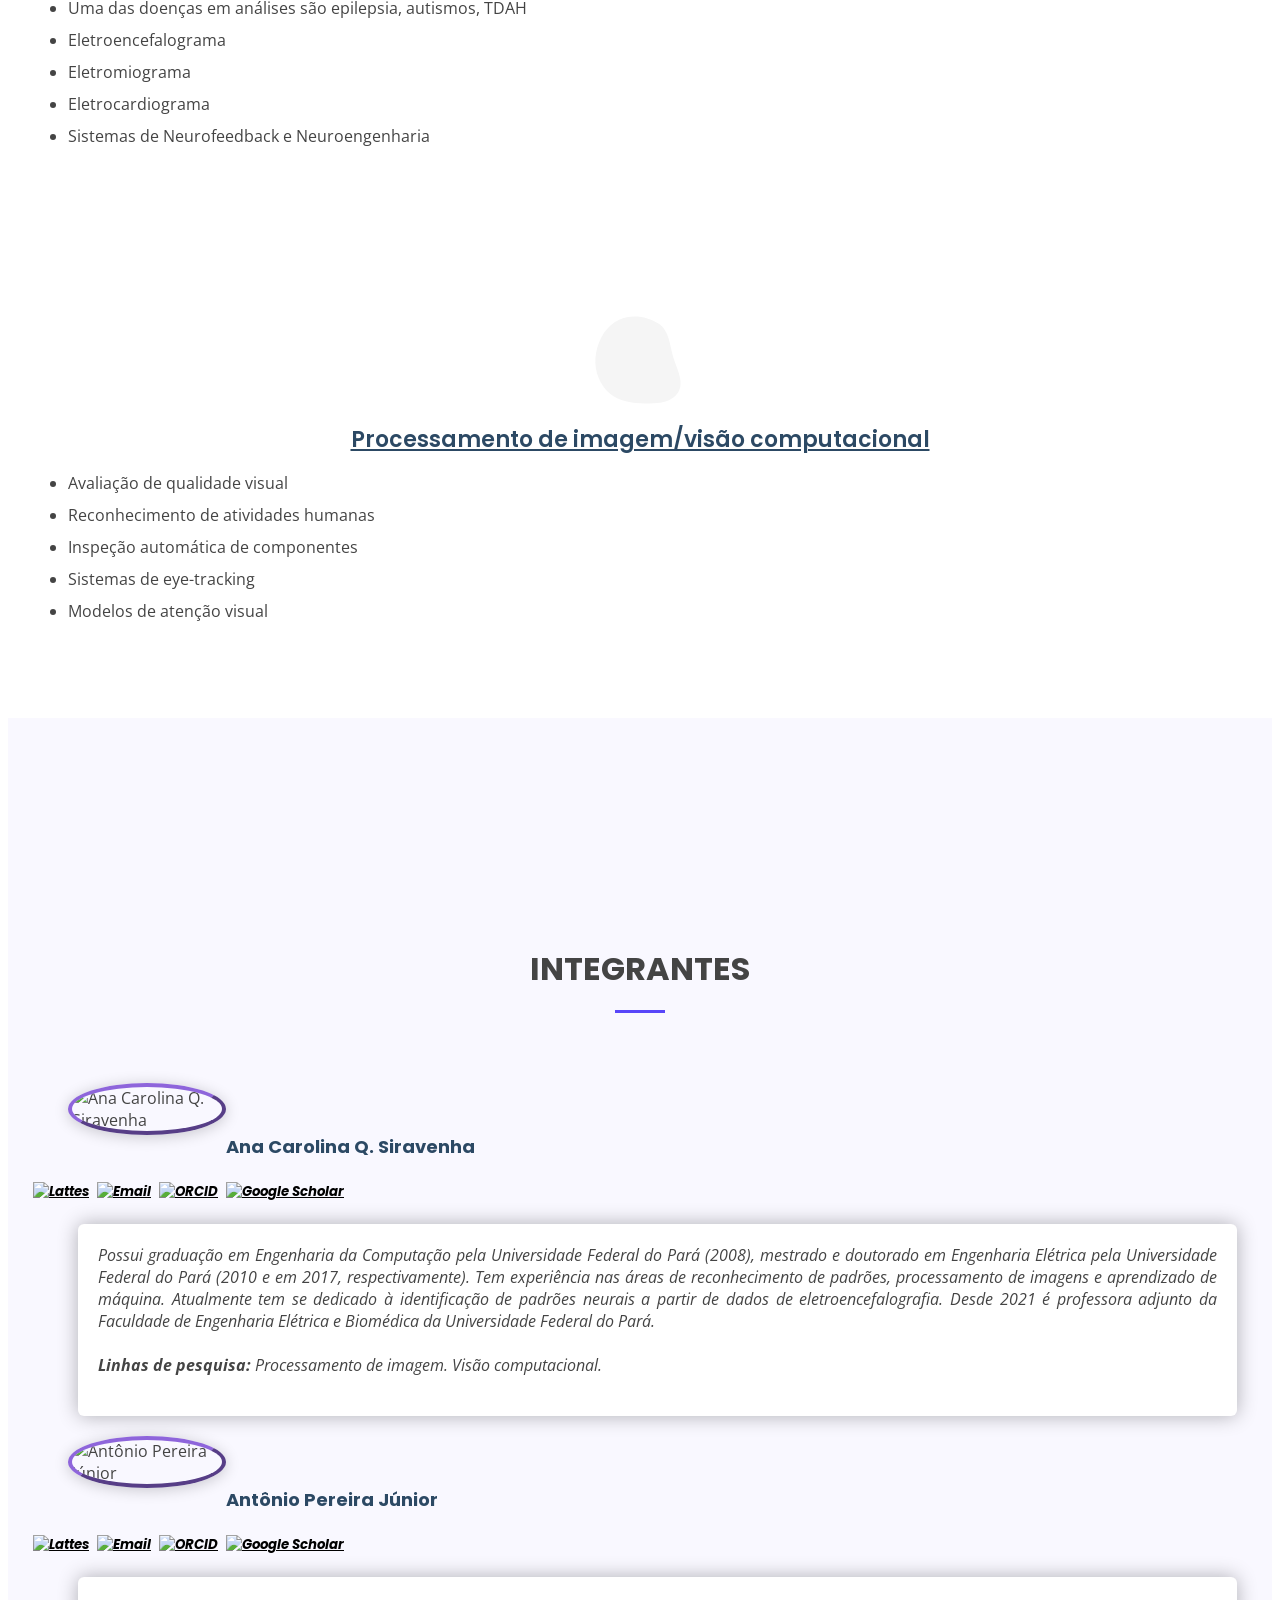
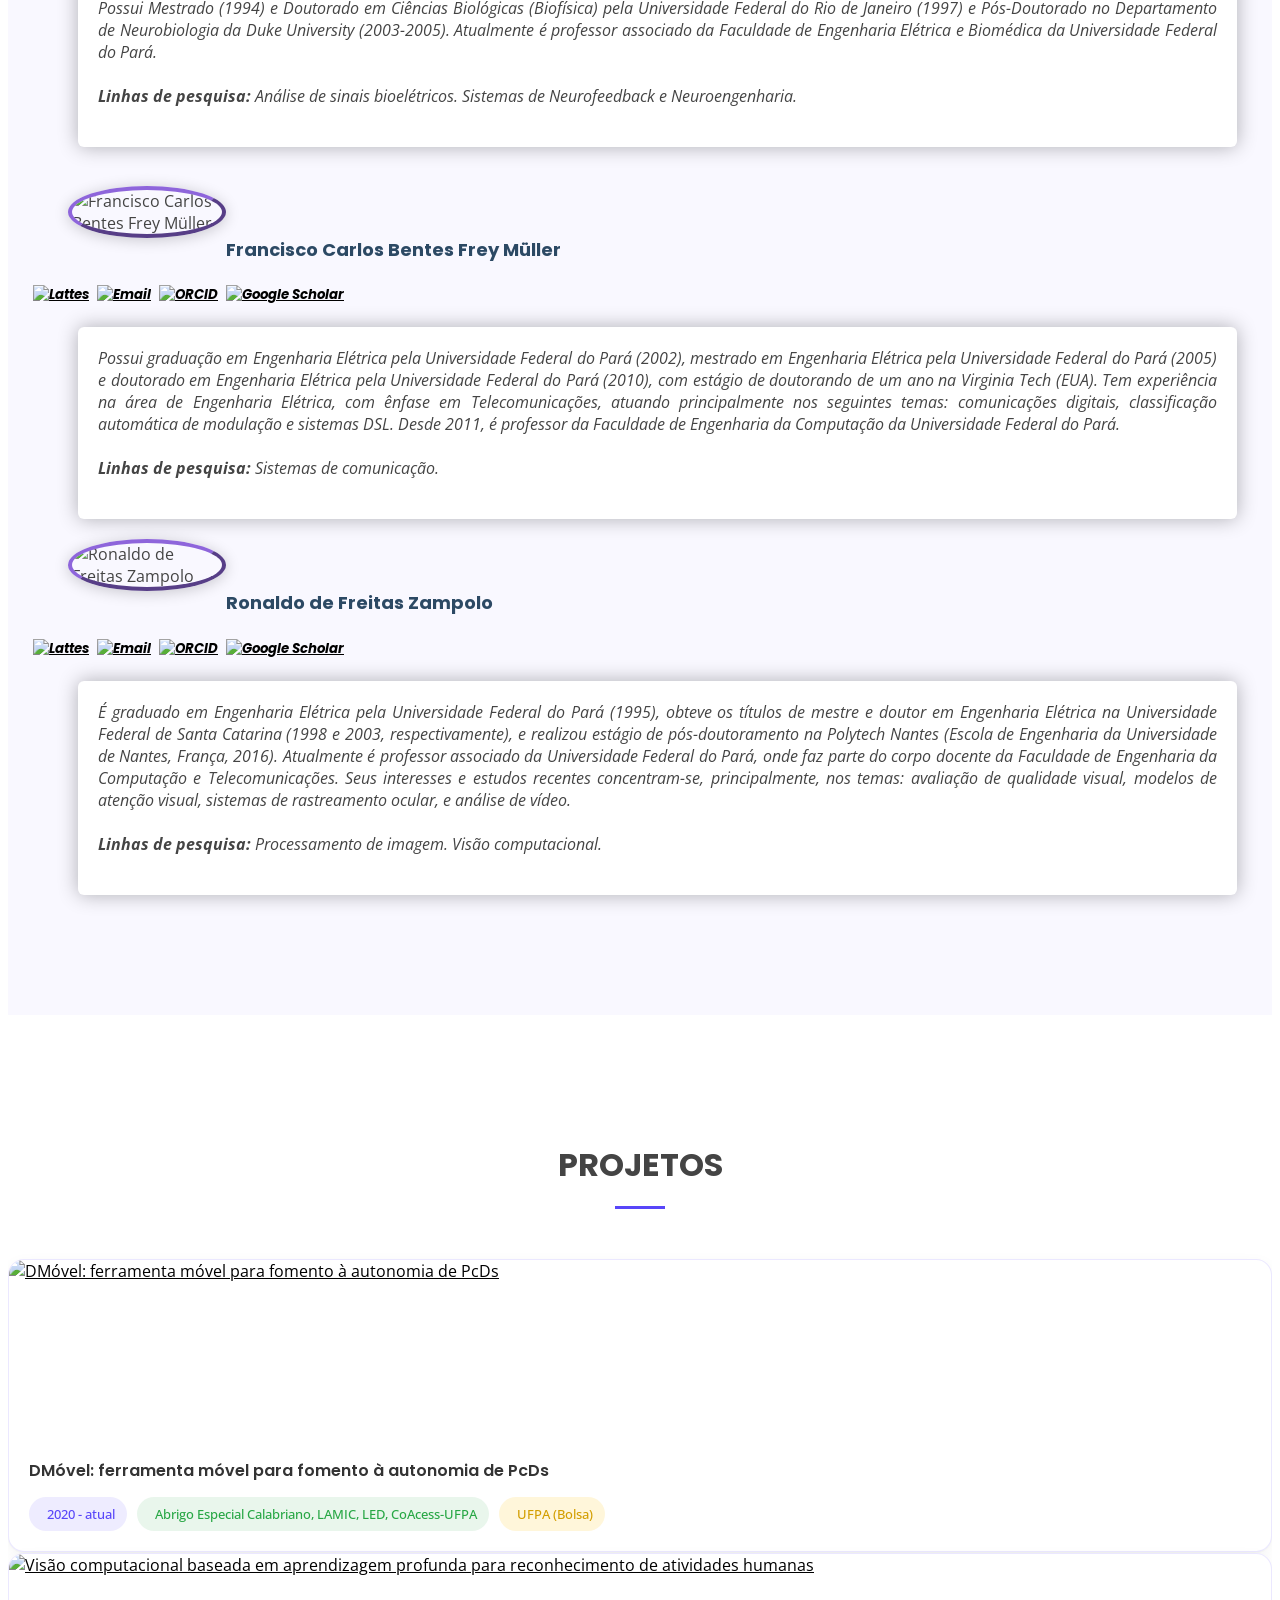
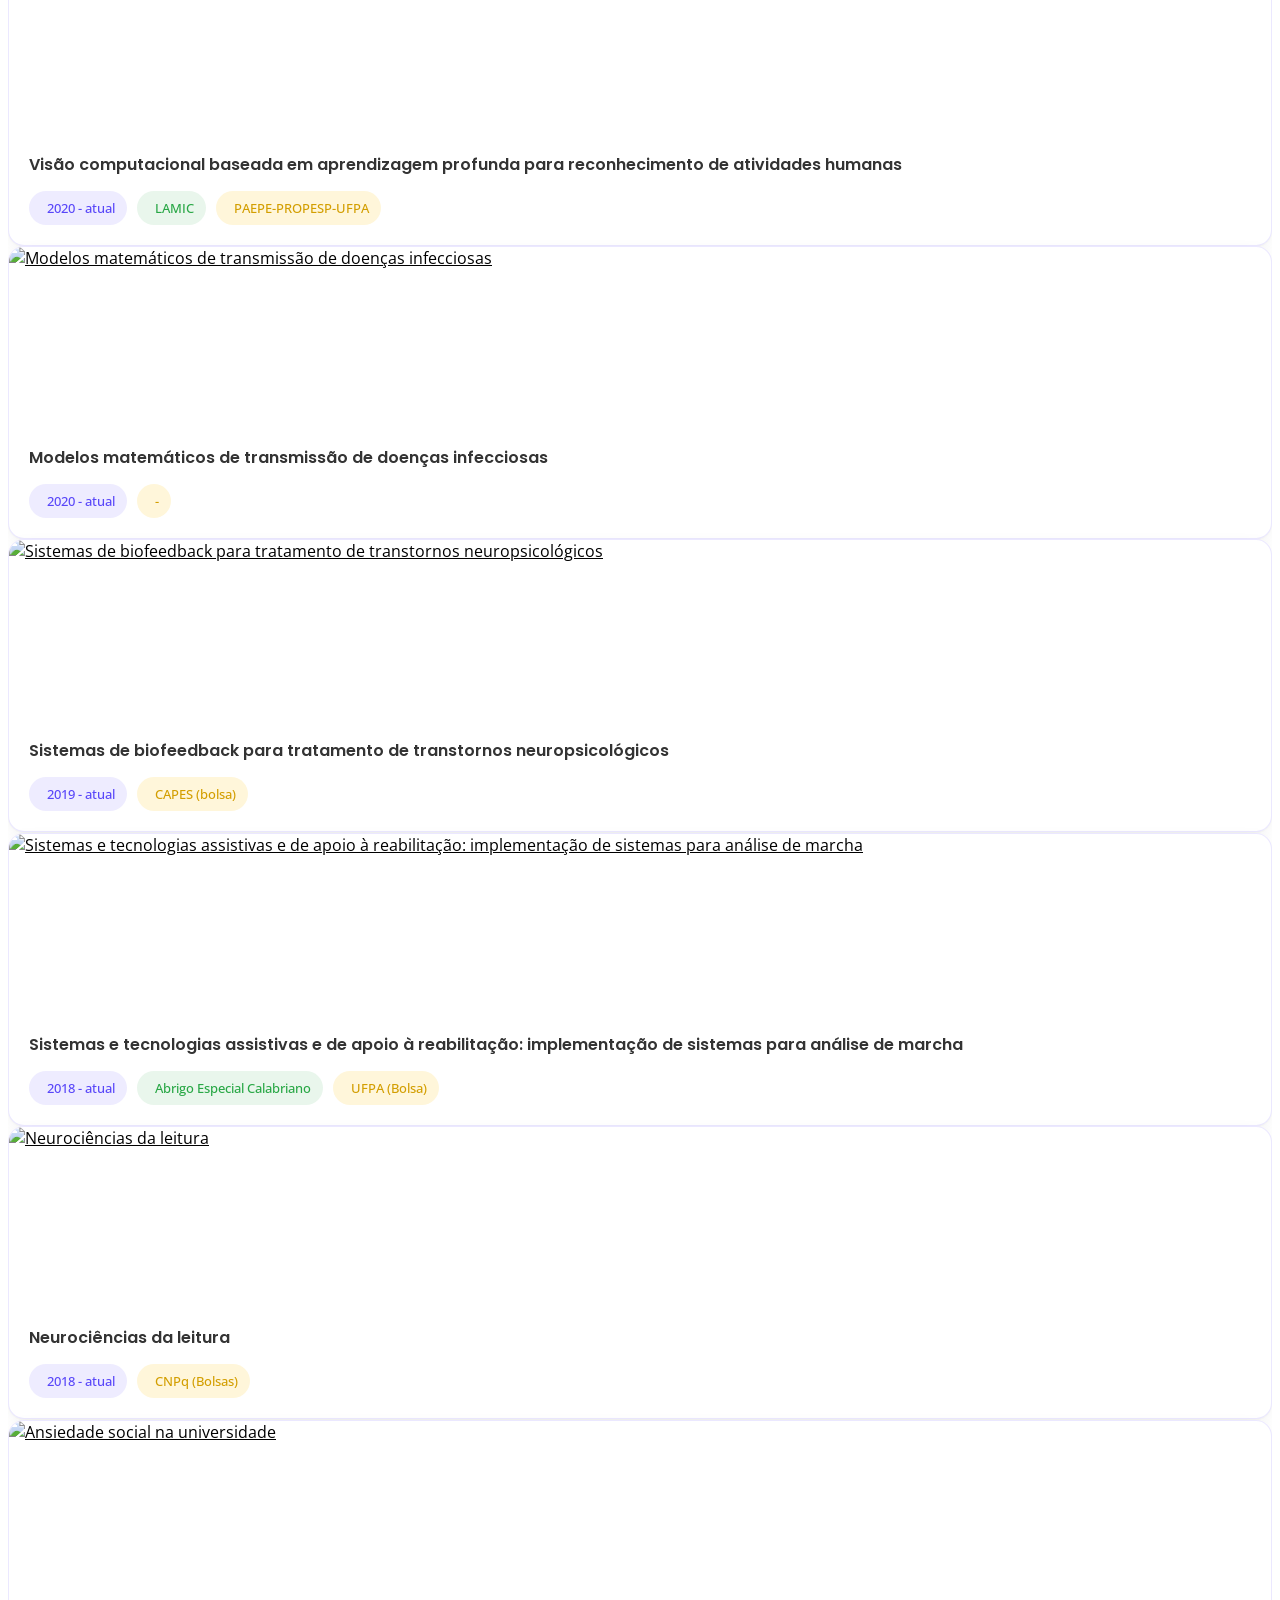
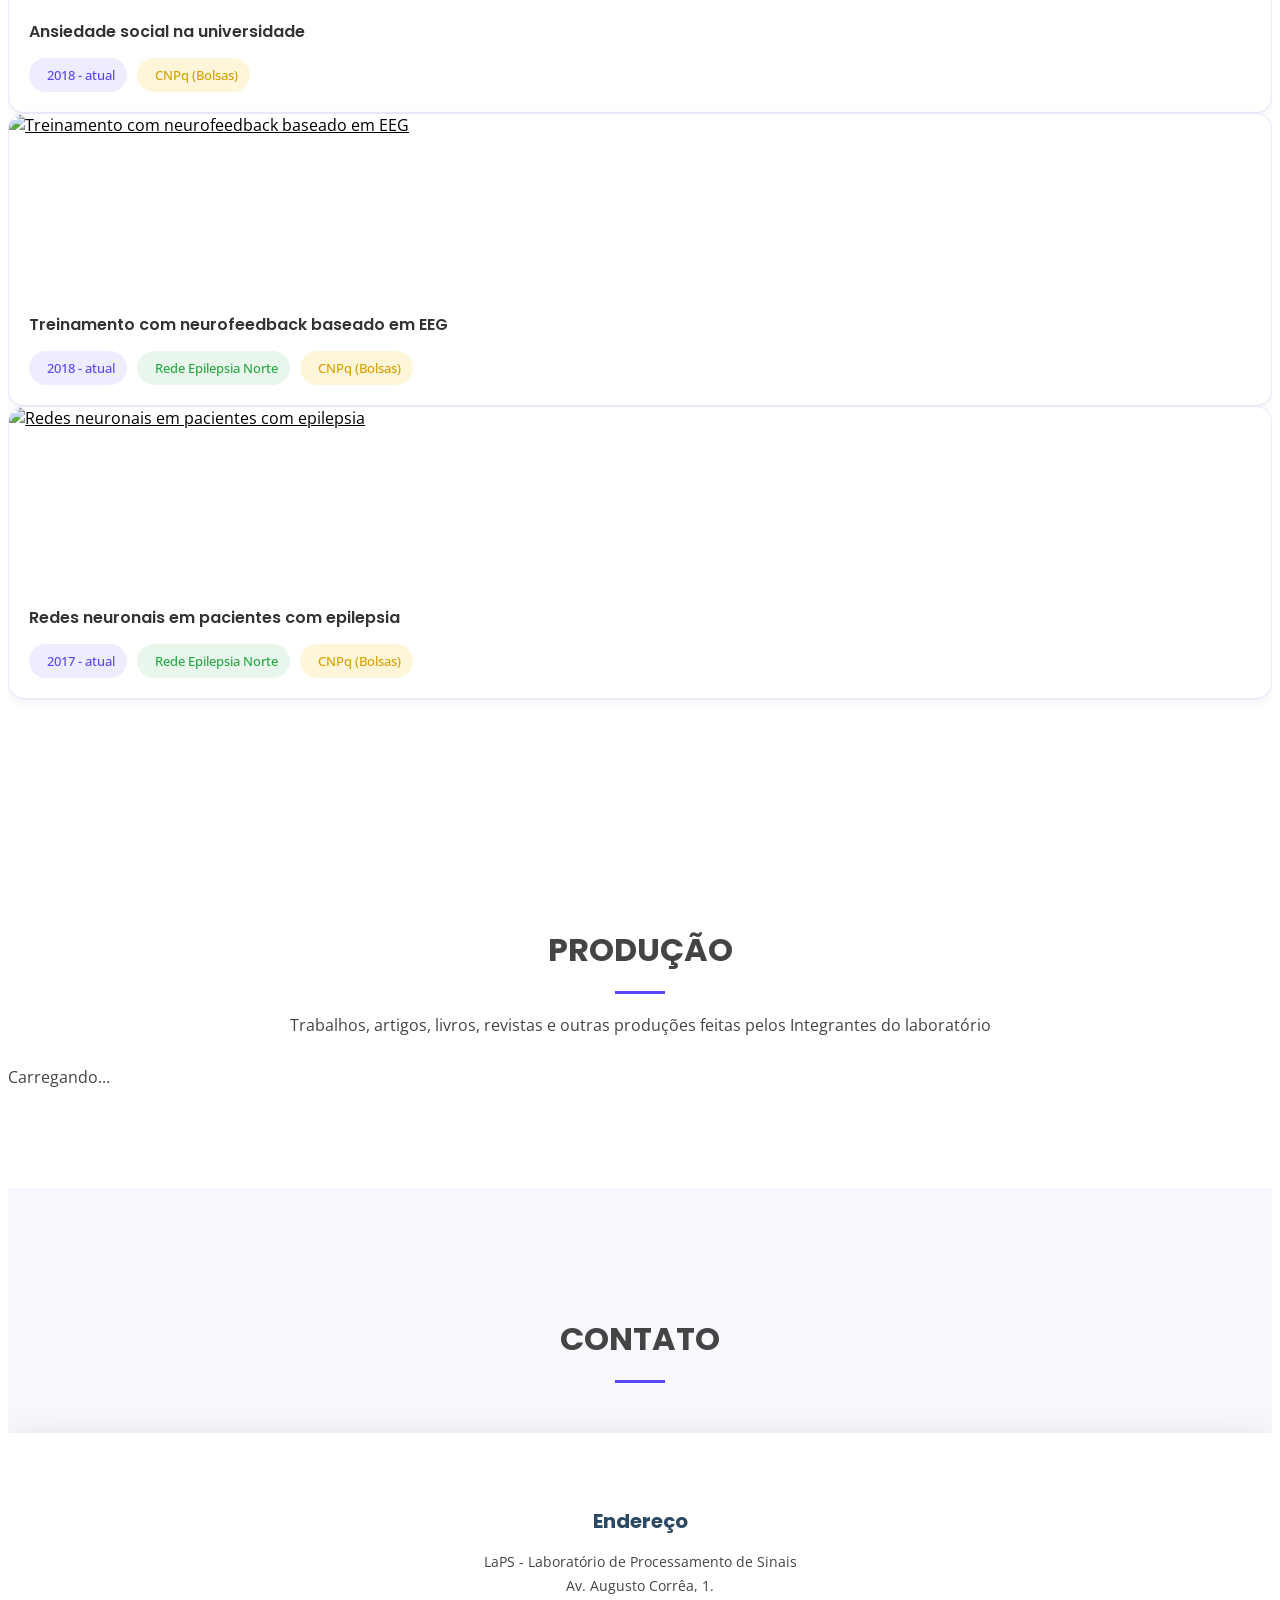
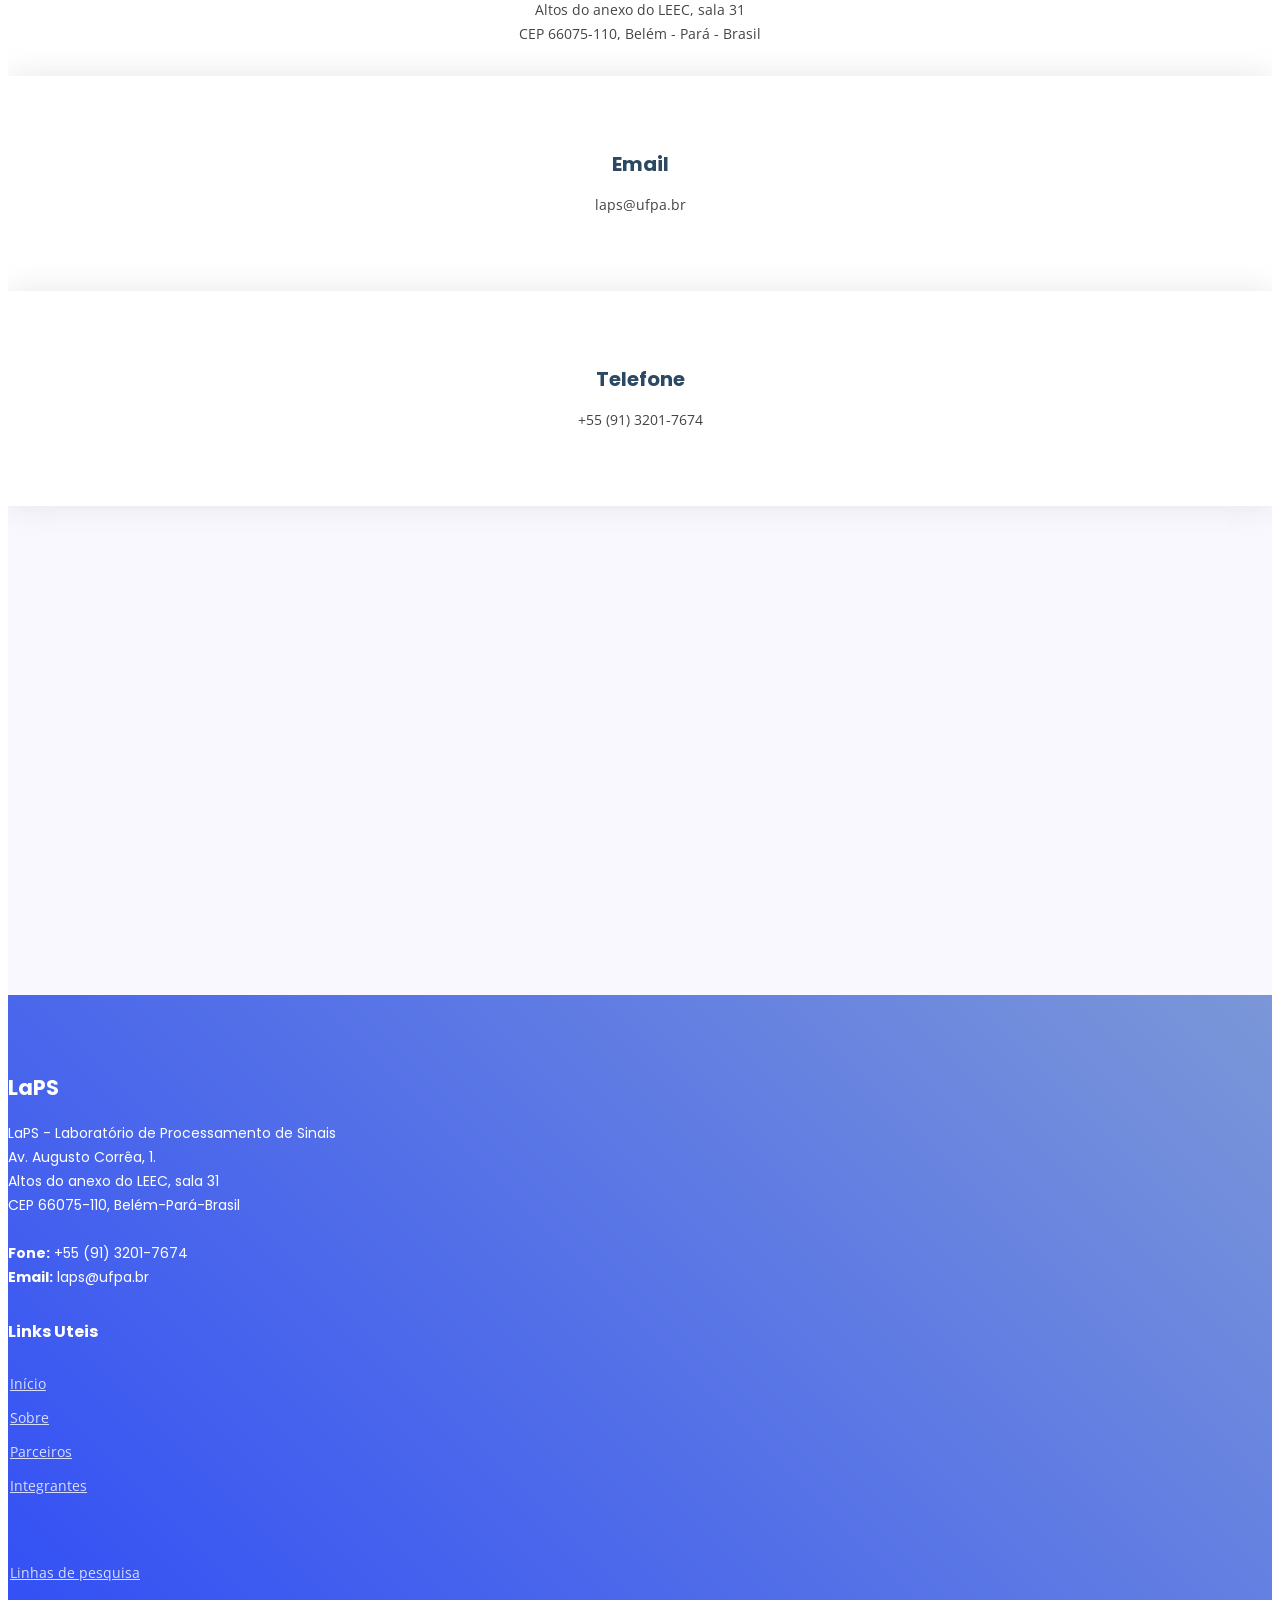
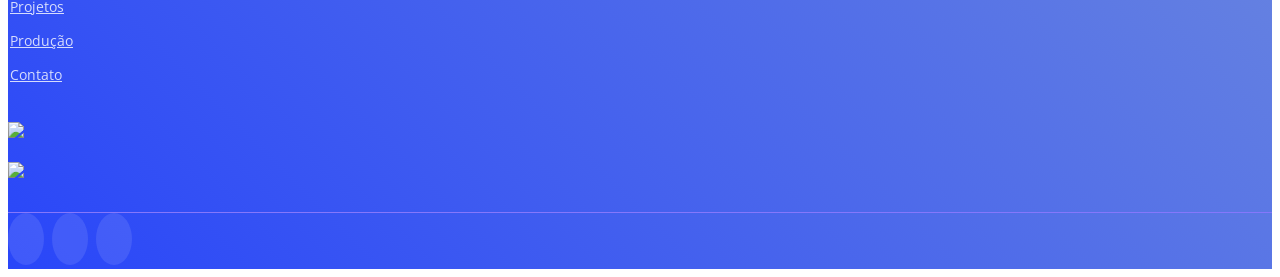
==== commit a9498676: "feat: automacao em duas camadas, documentacao em 4 idiomas, suite de testes e melhorias de UI/SEO" ====
--- a/index.html
+++ b/index.html
@@ -5,9 +5,113 @@
   <meta charset="utf-8" />
   <meta content="width=device-width, initial-scale=1.0" name="viewport" />
 
-  <title>LaPS</title>
-  <meta content="" name="descriptison" />
-  <meta content="" name="keywords" />
+    <title>LaPS — Laboratório de Processamento de Sinais | UFPA</title>
+  <meta name="description" content="Laboratório de Processamento de Sinais (LaPS) da Universidade Federal do Pará (UFPA). Pesquisa científica e inovação em inteligência artificial, processamento de sinais e imagens, visão computacional, bioengenharia e telecomunicações." />
+  <meta name="keywords" content="LaPS, UFPA, processamento de sinais, inteligência artificial, machine learning, visão computacional, neuroengenharia, biofeedback, telecomunicações, Belém, Pará" />
+  <meta name="author" content="Laboratório de Processamento de Sinais - LaPS / UFPA" />
+  <meta name="robots" content="index, follow" />
+
+  <!-- CANONICAL & HREFLANG -->
+  <link rel="canonical" href="https://laps.ufpa.br/" />
+  <link rel="alternate" hreflang="pt" href="https://laps.ufpa.br/" />
+  <link rel="alternate" hreflang="pt-BR" href="https://laps.ufpa.br/" />
+  <link rel="alternate" hreflang="en" href="https://laps.ufpa.br/?lang=en" />
+  <link rel="alternate" hreflang="de" href="https://laps.ufpa.br/?lang=de" />
+  <link rel="alternate" hreflang="fr" href="https://laps.ufpa.br/?lang=fr" />
+  <link rel="alternate" hreflang="x-default" href="https://laps.ufpa.br/" />
+
+  <!-- OPEN GRAPH (FACEBOOK, LINKEDIN, WHATSAPP) -->
+  <meta property="og:site_name" content="LaPS - Laboratório de Processamento de Sinais" />
+  <meta property="og:title" content="LaPS — Laboratório de Processamento de Sinais | UFPA" />
+  <meta property="og:description" content="Laboratório de Processamento de Sinais da UFPA. Pesquisa e desenvolvimento em inteligência artificial, sinais biomédicos, visão computacional e comunicações." />
+  <meta property="og:url" content="https://laps.ufpa.br/" />
+  <meta property="og:type" content="website" />
+  <meta property="og:image" content="https://laps.ufpa.br/assets/img/og-preview.png" />
+  <meta property="og:image:secure_url" content="https://laps.ufpa.br/assets/img/og-preview.png" />
+  <meta property="og:image:type" content="image/png" />
+  <meta property="og:image:width" content="1200" />
+  <meta property="og:image:height" content="630" />
+  <meta property="og:image:alt" content="LaPS - Laboratório de Processamento de Sinais da UFPA" />
+  <meta property="og:locale" content="pt_BR" />
+  <meta property="og:locale:alternate" content="en_US" />
+  <meta property="og:locale:alternate" content="de_DE" />
+  <meta property="og:locale:alternate" content="fr_FR" />
+
+  <!-- TWITTER CARDS -->
+  <meta name="twitter:card" content="summary_large_image" />
+  <meta name="twitter:title" content="LaPS — Laboratório de Processamento de Sinais | UFPA" />
+  <meta name="twitter:description" content="Pesquisa em Inteligência Artificial, Processamento de Sinais e Visão Computacional na Universidade Federal do Pará." />
+  <meta name="twitter:image" content="https://laps.ufpa.br/assets/img/og-preview.png" />
+  <meta name="twitter:image:alt" content="LaPS - Laboratório de Processamento de Sinais da UFPA" />
+
+  <!-- SCHEMA.ORG JSON-LD -->
+  <script type="application/ld+json">
+  {
+    "@context": "https://schema.org",
+    "@graph": [
+      {
+        "@type": "ResearchOrganization",
+        "@id": "https://laps.ufpa.br/#organization",
+        "name": "Laboratório de Processamento de Sinais",
+        "alternateName": "LaPS",
+        "url": "https://laps.ufpa.br/",
+        "logo": "https://laps.ufpa.br/assets/img/laps_logo.png",
+        "image": "https://laps.ufpa.br/assets/img/og-preview.png",
+        "description": "Laboratório de pesquisa acadêmica e inovação tecnológica vinculado à Universidade Federal do Pará, atuando em Inteligência Artificial, Processamento de Sinais e Imagens, Visão Computacional e Neuroengenharia.",
+        "parentOrganization": {
+          "@type": "EducationalOrganization",
+          "name": "Universidade Federal do Pará",
+          "alternateName": "UFPA",
+          "url": "https://ufpa.br/"
+        },
+        "address": {
+          "@type": "PostalAddress",
+          "addressLocality": "Belém",
+          "addressRegion": "PA",
+          "addressCountry": "BR"
+        },
+        "member": [
+          {
+            "@type": "Person",
+            "name": "Ronaldo de Freitas Zampolo",
+            "jobTitle": "Professor Associado",
+            "sameAs": [
+              "https://orcid.org/0000-0002-2460-3135",
+              "http://lattes.cnpq.br/9088524620828017"
+            ]
+          },
+          {
+            "@type": "Person",
+            "name": "Ana Carolina Q. Siravenha",
+            "jobTitle": "Professora Adjunta",
+            "sameAs": [
+              "https://orcid.org/0000-0001-6664-9847",
+              "http://lattes.cnpq.br/4383482501456728"
+            ]
+          },
+          {
+            "@type": "Person",
+            "name": "Antônio Pereira Júnior",
+            "jobTitle": "Professor Associado",
+            "sameAs": [
+              "https://orcid.org/0000-0002-0808-1058",
+              "http://lattes.cnpq.br/1402289786010170"
+            ]
+          },
+          {
+            "@type": "Person",
+            "name": "Francisco Carlos Bentes Frey Müller",
+            "jobTitle": "Professor",
+            "sameAs": [
+              "https://orcid.org/0000-0003-4186-617X",
+              "http://lattes.cnpq.br/4883158238383471"
+            ]
+          }
+        ]
+      }
+    ]
+  }
+  </script>
 
   <!-- FAVICONS -->
   <!-- <link rel="shortcut icon" href="/img/favicon.ico" /> -->
@@ -44,7 +148,7 @@
           <!-- <h1 class="logo mr-auto"><a href="index.html" style="text-transform: capitalize;">LaPS</a></h1> -->
           <!-- Uncomment below if you prefer to use an image logo -->
           <a href="index.html" class="logo mr-auto">
-            <img src="assets/img/laps_logo.png" alt="" class="img-fluid">
+            <img src="assets/img/laps_logo.png" alt="Logotipo Oficial do LaPS - Laboratório de Processamento de Sinais" class="img-fluid">
           </a>
 
           <nav class="nav-menu d-none d-lg-block">
--- a/assets/css/style.css
+++ b/assets/css/style.css
@@ -2266,4 +2266,67 @@
   #heroCarousel .carousel-control-next {
     right: 10px;
   }
-}+}
+
+/*--------------------------------------------------------------
+# Micro-Interactions Táteis & Profundidade (Emil Kowalski + Taste)
+--------------------------------------------------------------*/
+.btn-ver-mais {
+  transition: transform 120ms cubic-bezier(0.16, 1, 0.3, 1), box-shadow 150ms ease, background 150ms ease !important;
+  will-change: transform;
+}
+
+.btn-ver-mais:active {
+  transform: scale(0.972) translateY(1px) !important;
+  box-shadow: 0 2px 8px rgba(88, 70, 249, 0.35) !important;
+  transition-duration: 40ms !important;
+}
+
+.project-card {
+  box-shadow:
+    0 1px 2px rgba(0, 0, 0, 0.04),
+    0 4px 16px -2px rgba(0, 0, 0, 0.06),
+    inset 0 1px 0 0 rgba(255, 255, 255, 0.85);
+  border: 1px solid rgba(88, 70, 249, 0.12);
+  transition: transform 150ms cubic-bezier(0.16, 1, 0.3, 1), box-shadow 180ms ease, border-color 180ms ease !important;
+  will-change: transform;
+}
+
+.project-card:hover {
+  transform: translateY(-6px) !important;
+  box-shadow:
+    0 2px 4px rgba(88, 70, 249, 0.06),
+    0 14px 30px -4px rgba(88, 70, 249, 0.16),
+    inset 0 1px 0 0 rgba(255, 255, 255, 0.9) !important;
+  border-color: rgba(88, 70, 249, 0.28) !important;
+}
+
+.project-card:active {
+  transform: translateY(-2px) scale(0.988) !important;
+  transition-duration: 40ms !important;
+}
+
+.timeline-card {
+  box-shadow:
+    0 1px 2px rgba(0, 0, 0, 0.04),
+    0 4px 14px -2px rgba(0, 0, 0, 0.05);
+  border: 1px solid rgba(0, 0, 0, 0.06);
+  transition: transform 140ms cubic-bezier(0.16, 1, 0.3, 1), box-shadow 160ms ease, border-color 160ms ease !important;
+}
+
+.timeline-point:hover .timeline-card {
+  box-shadow:
+    0 2px 4px rgba(88, 70, 249, 0.05),
+    0 10px 22px -2px rgba(88, 70, 249, 0.14) !important;
+  transform: translateY(-3px) !important;
+  border-color: rgba(88, 70, 249, 0.22) !important;
+}
+
+@media (prefers-reduced-motion: reduce) {
+  *, *::before, *::after {
+    animation-duration: 0.01ms !important;
+    animation-iteration-count: 1 !important;
+    transition-duration: 0.01ms !important;
+    scroll-behavior: auto !important;
+  }
+}
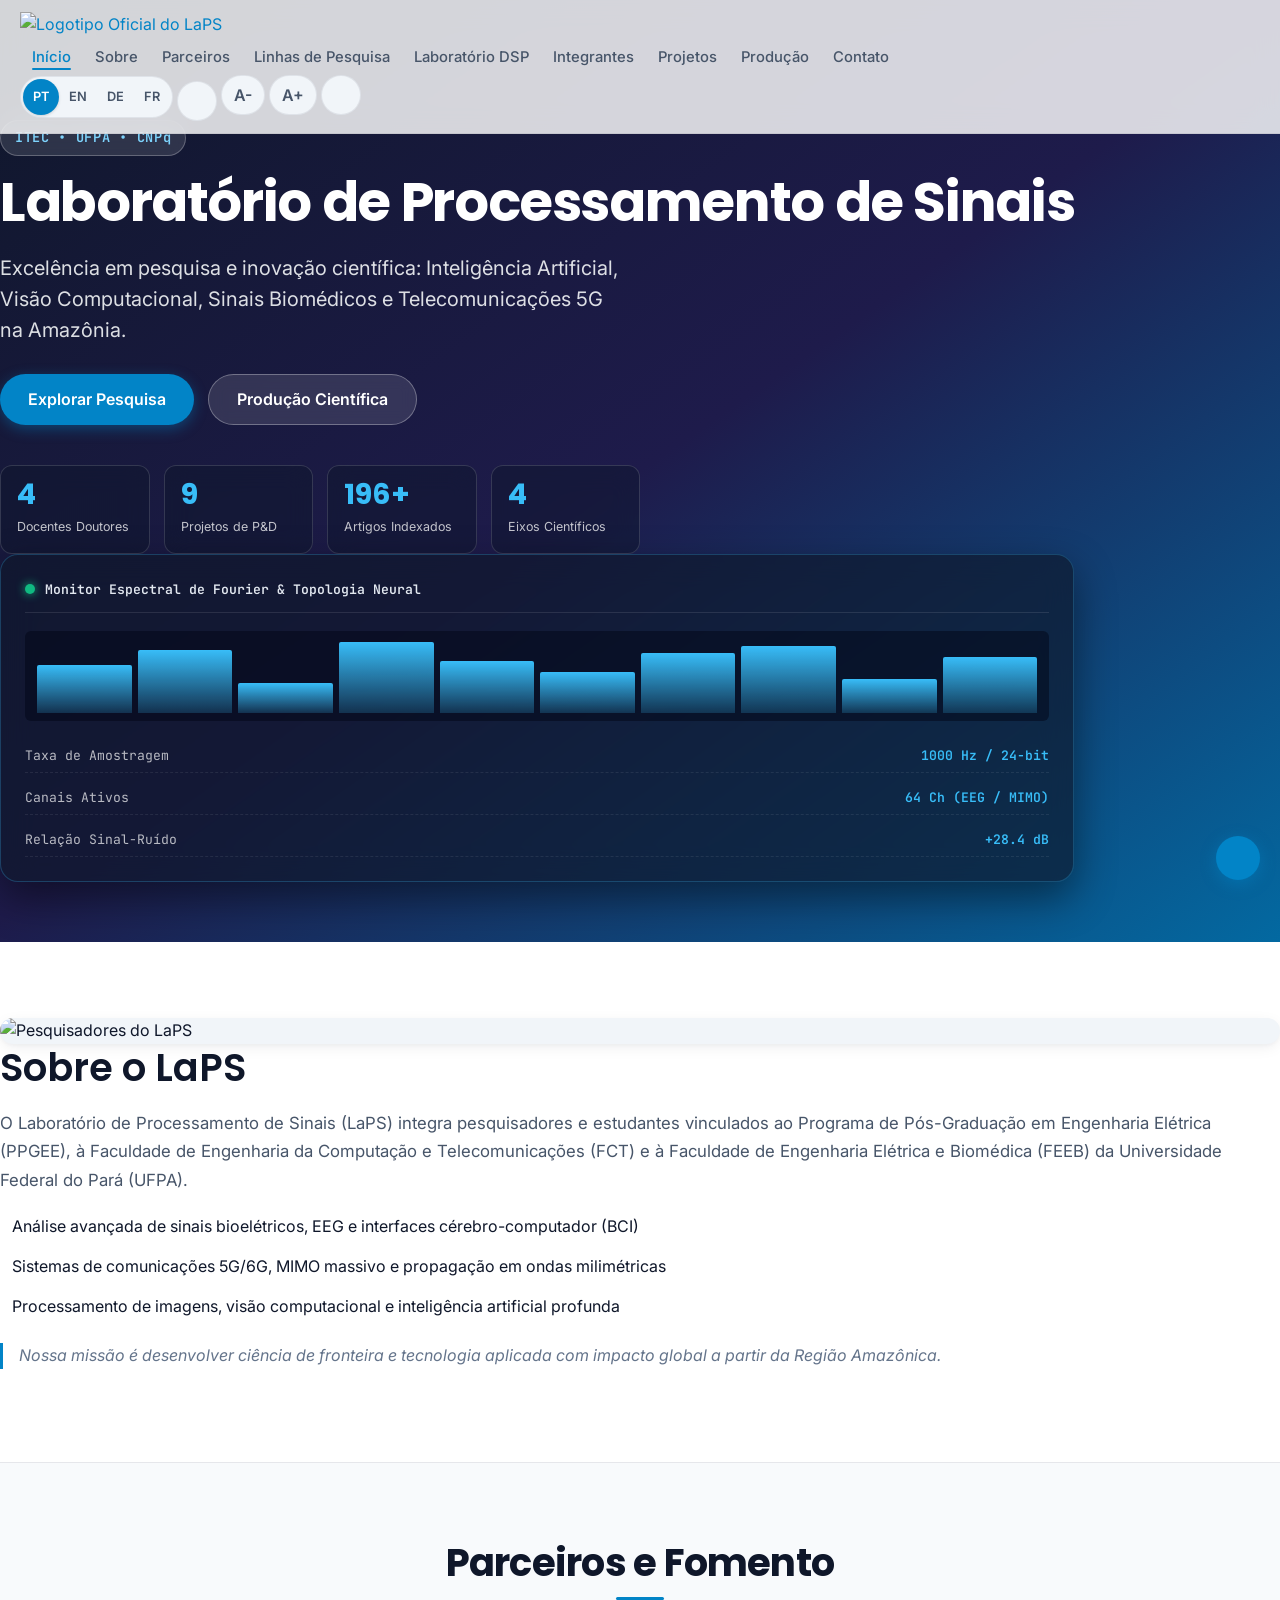
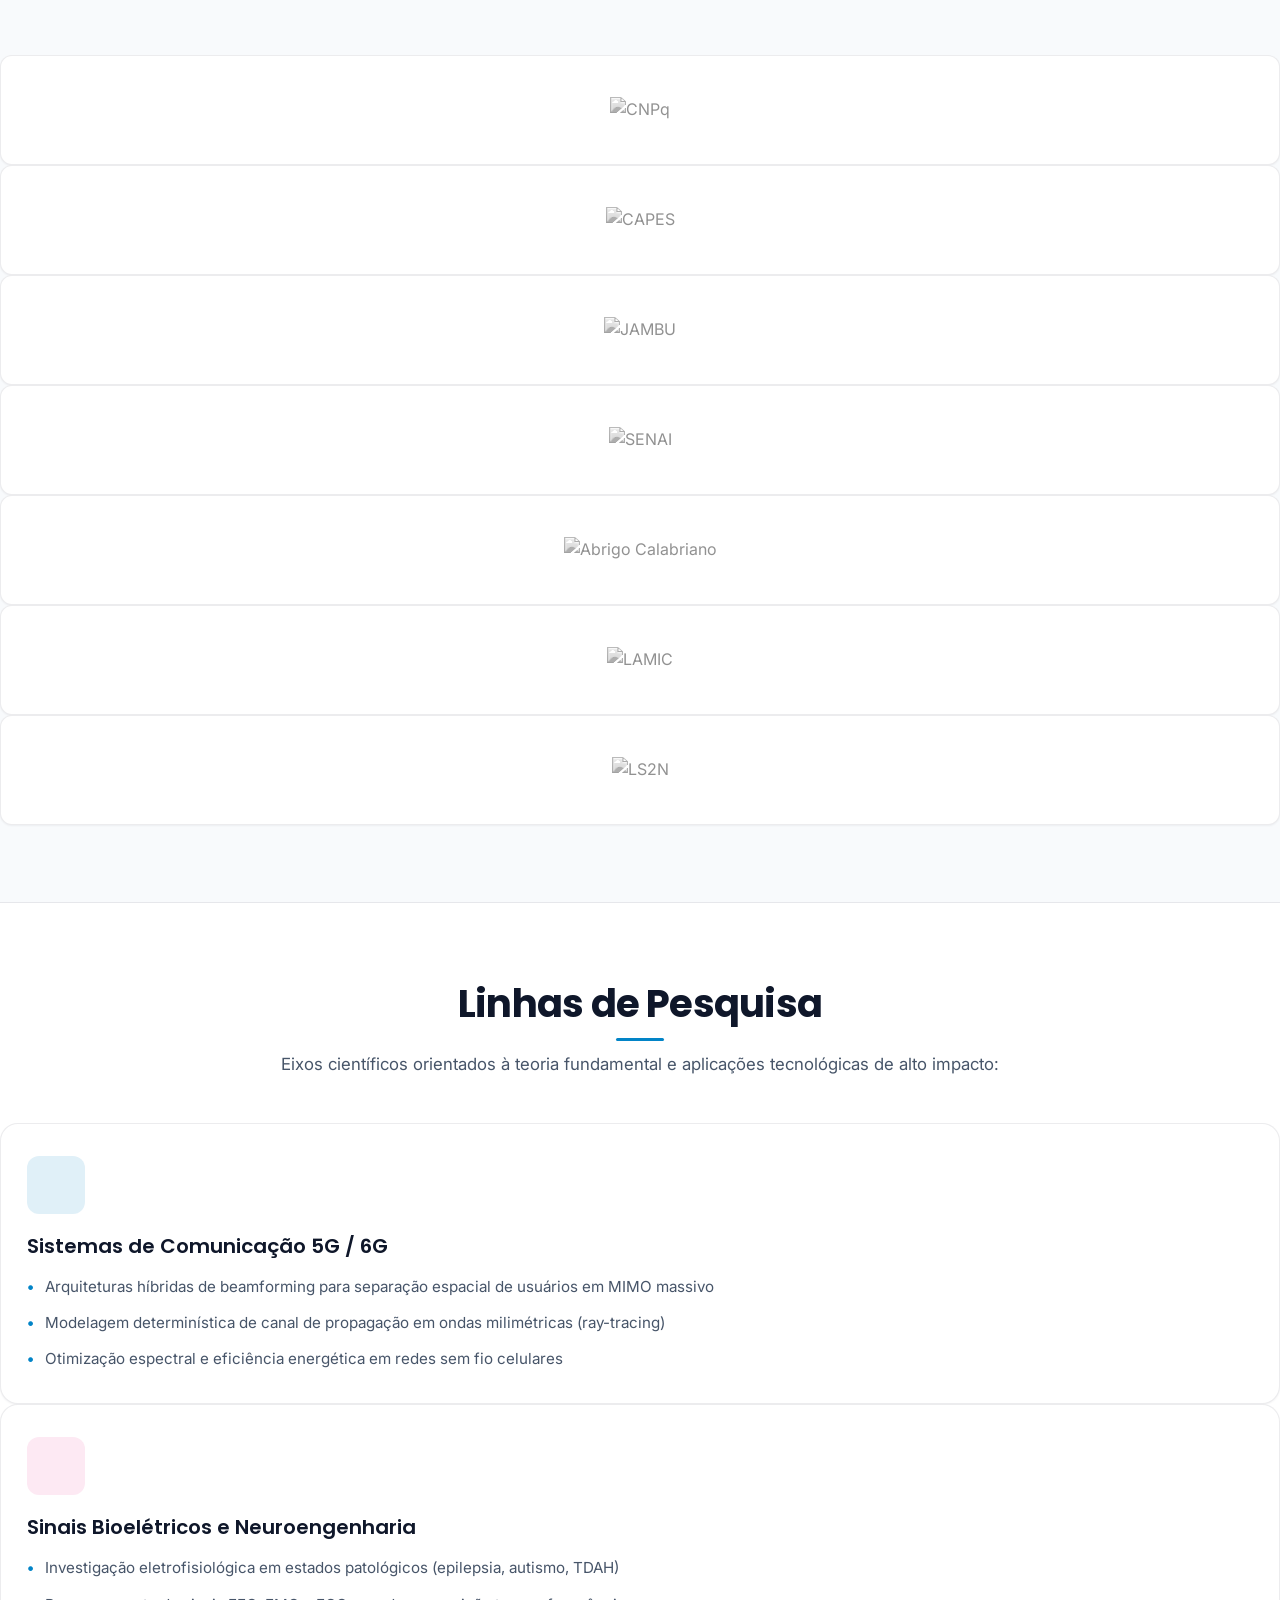
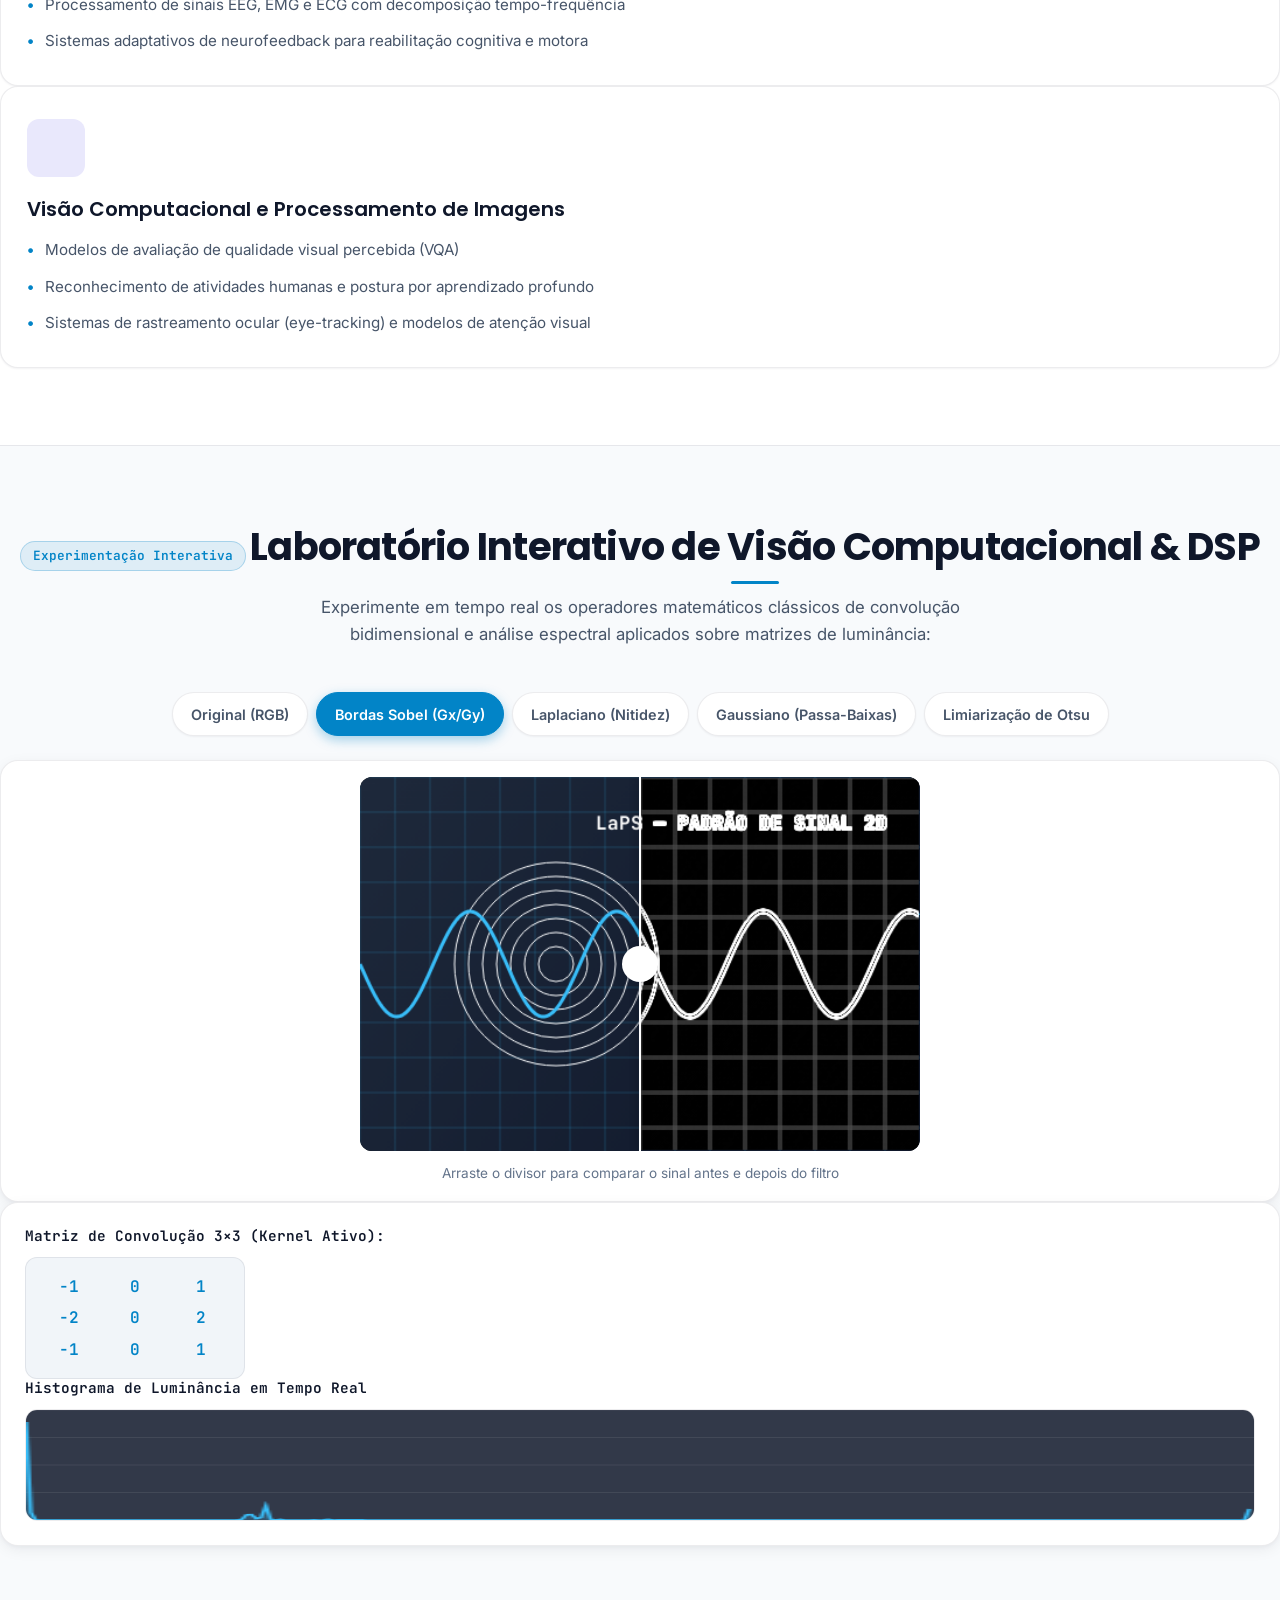
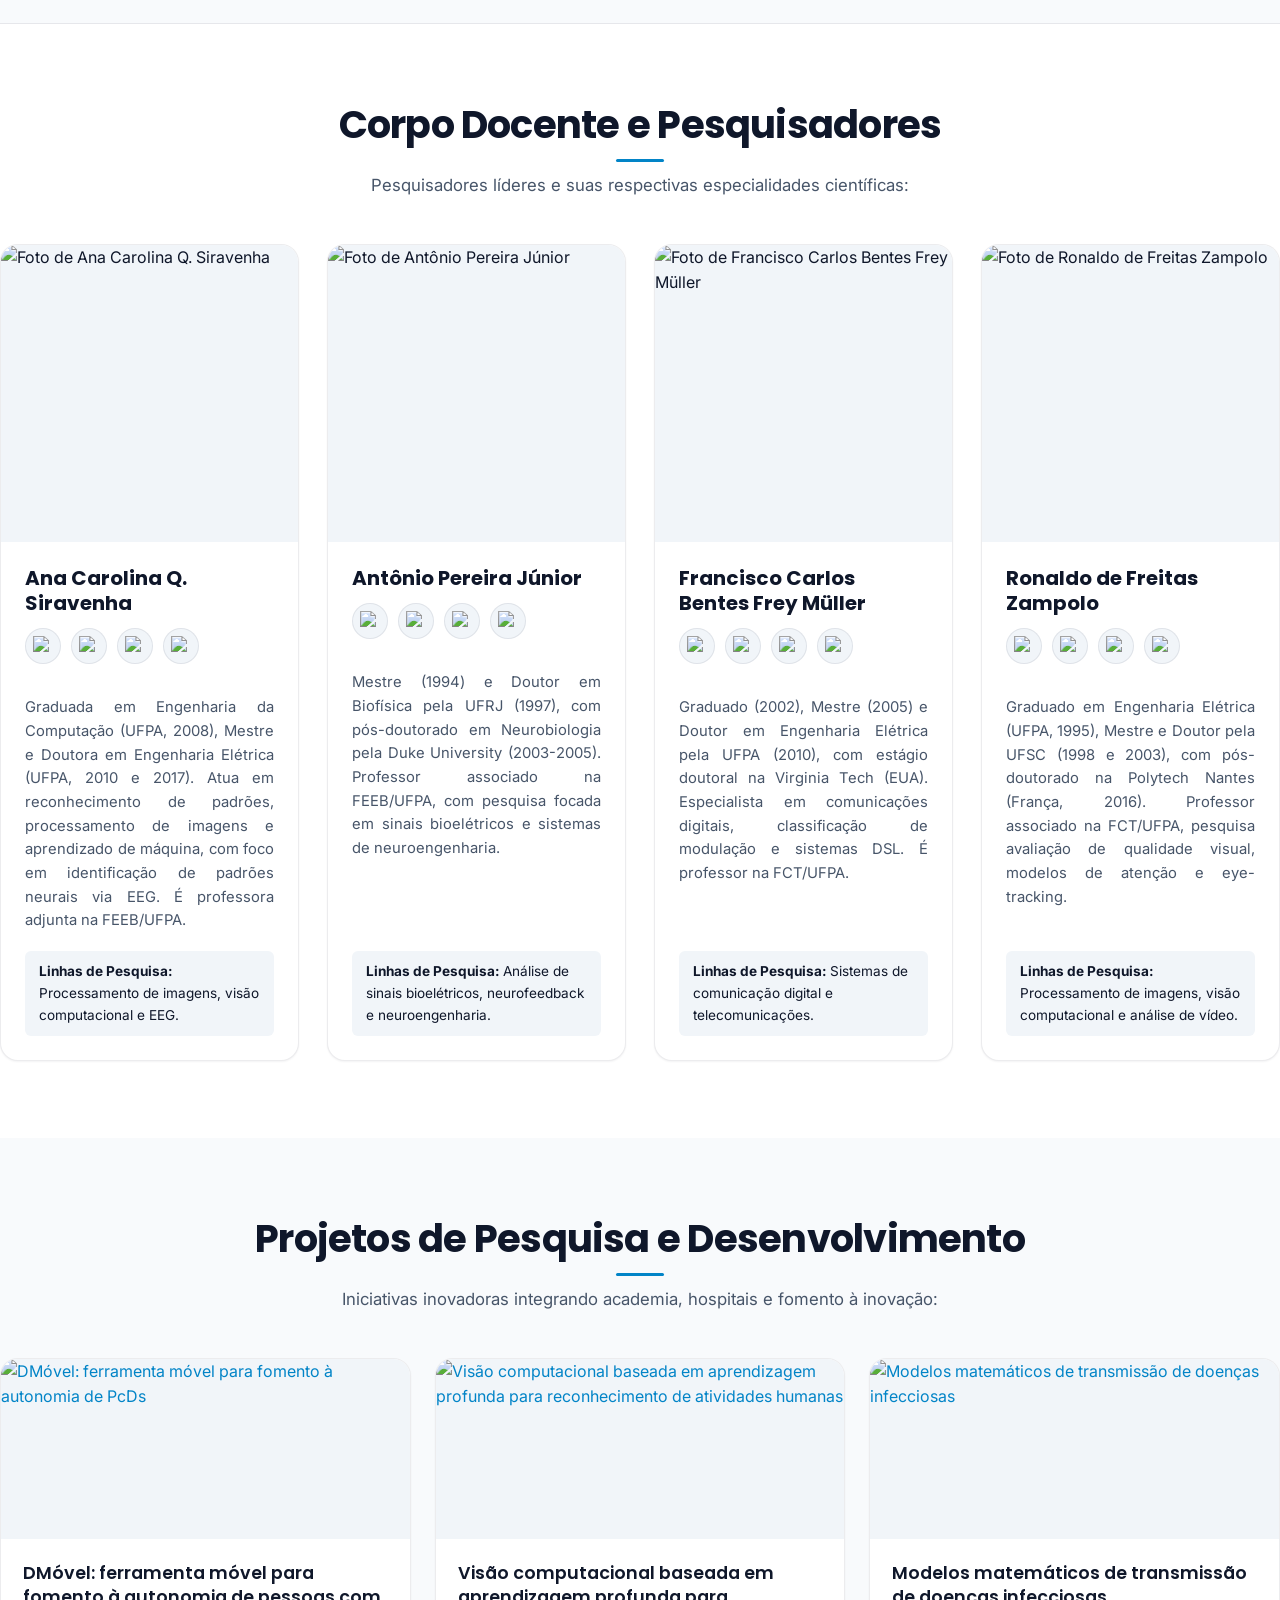
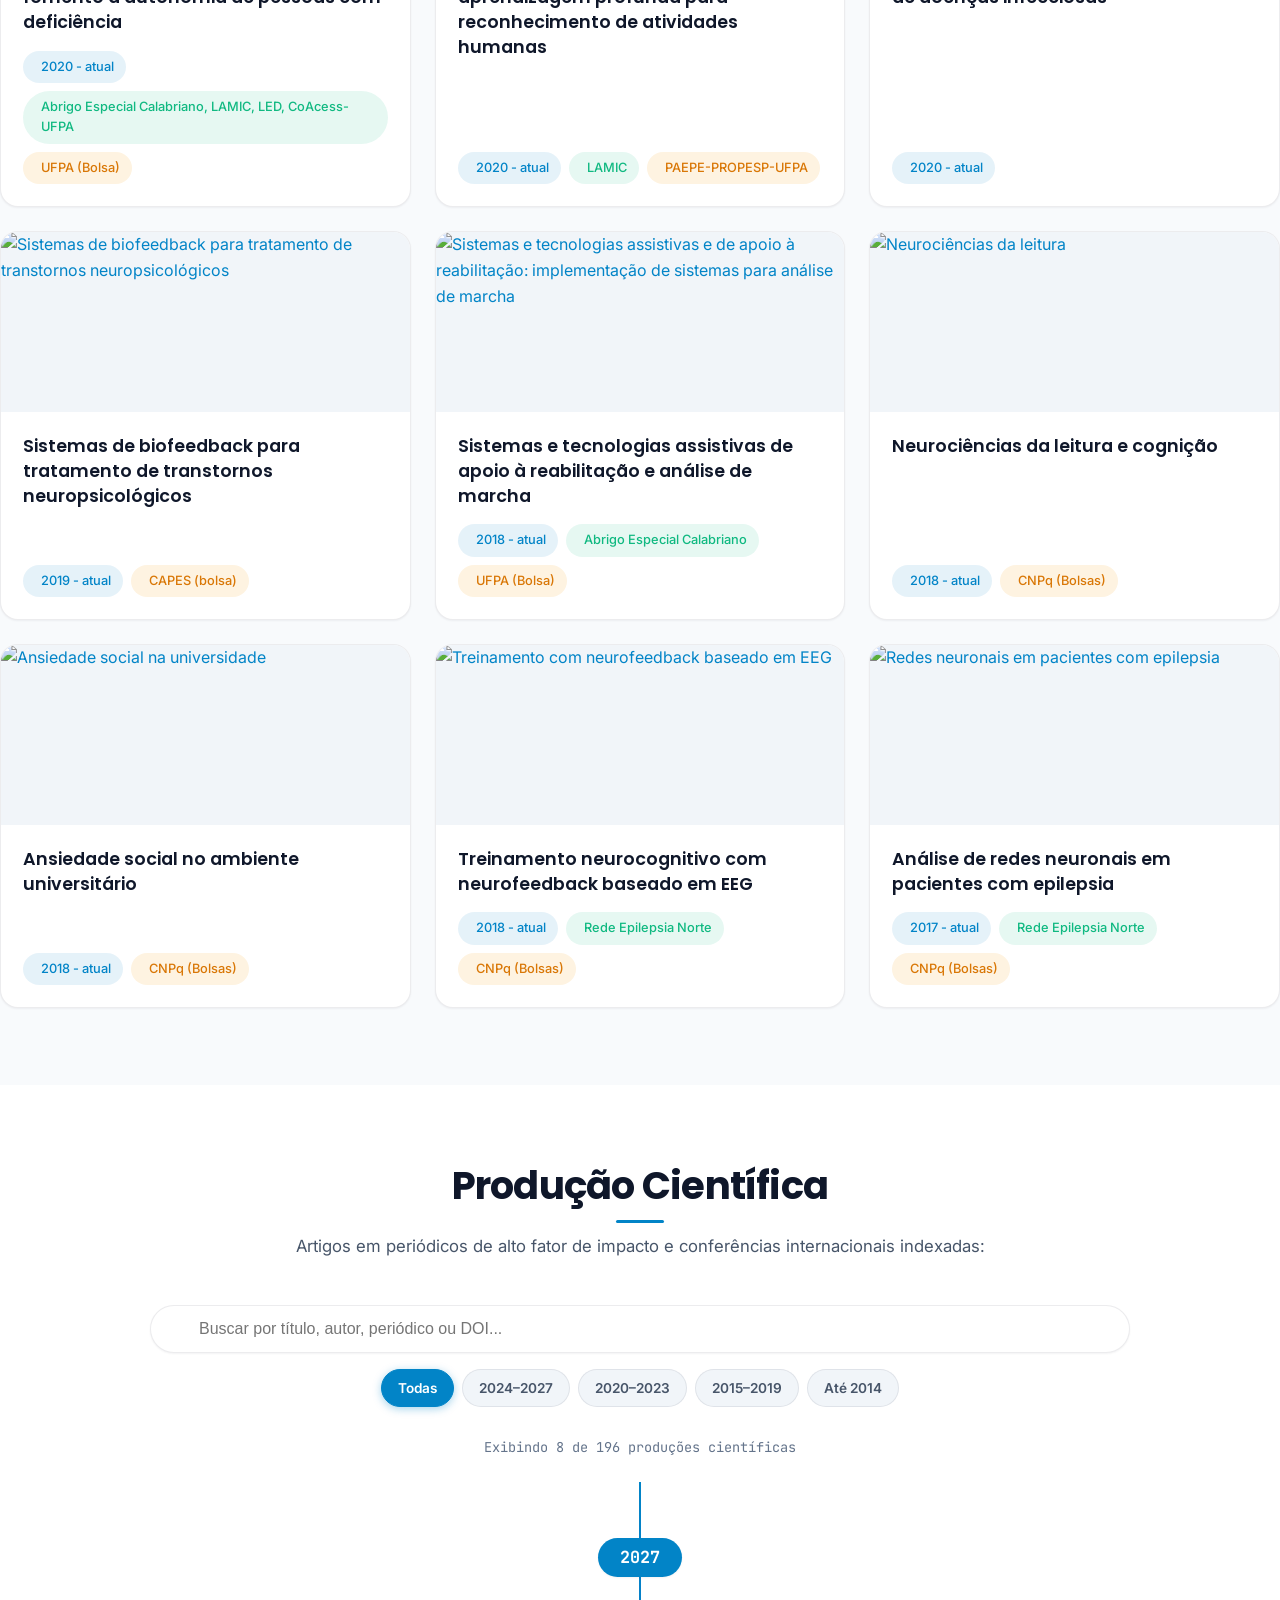
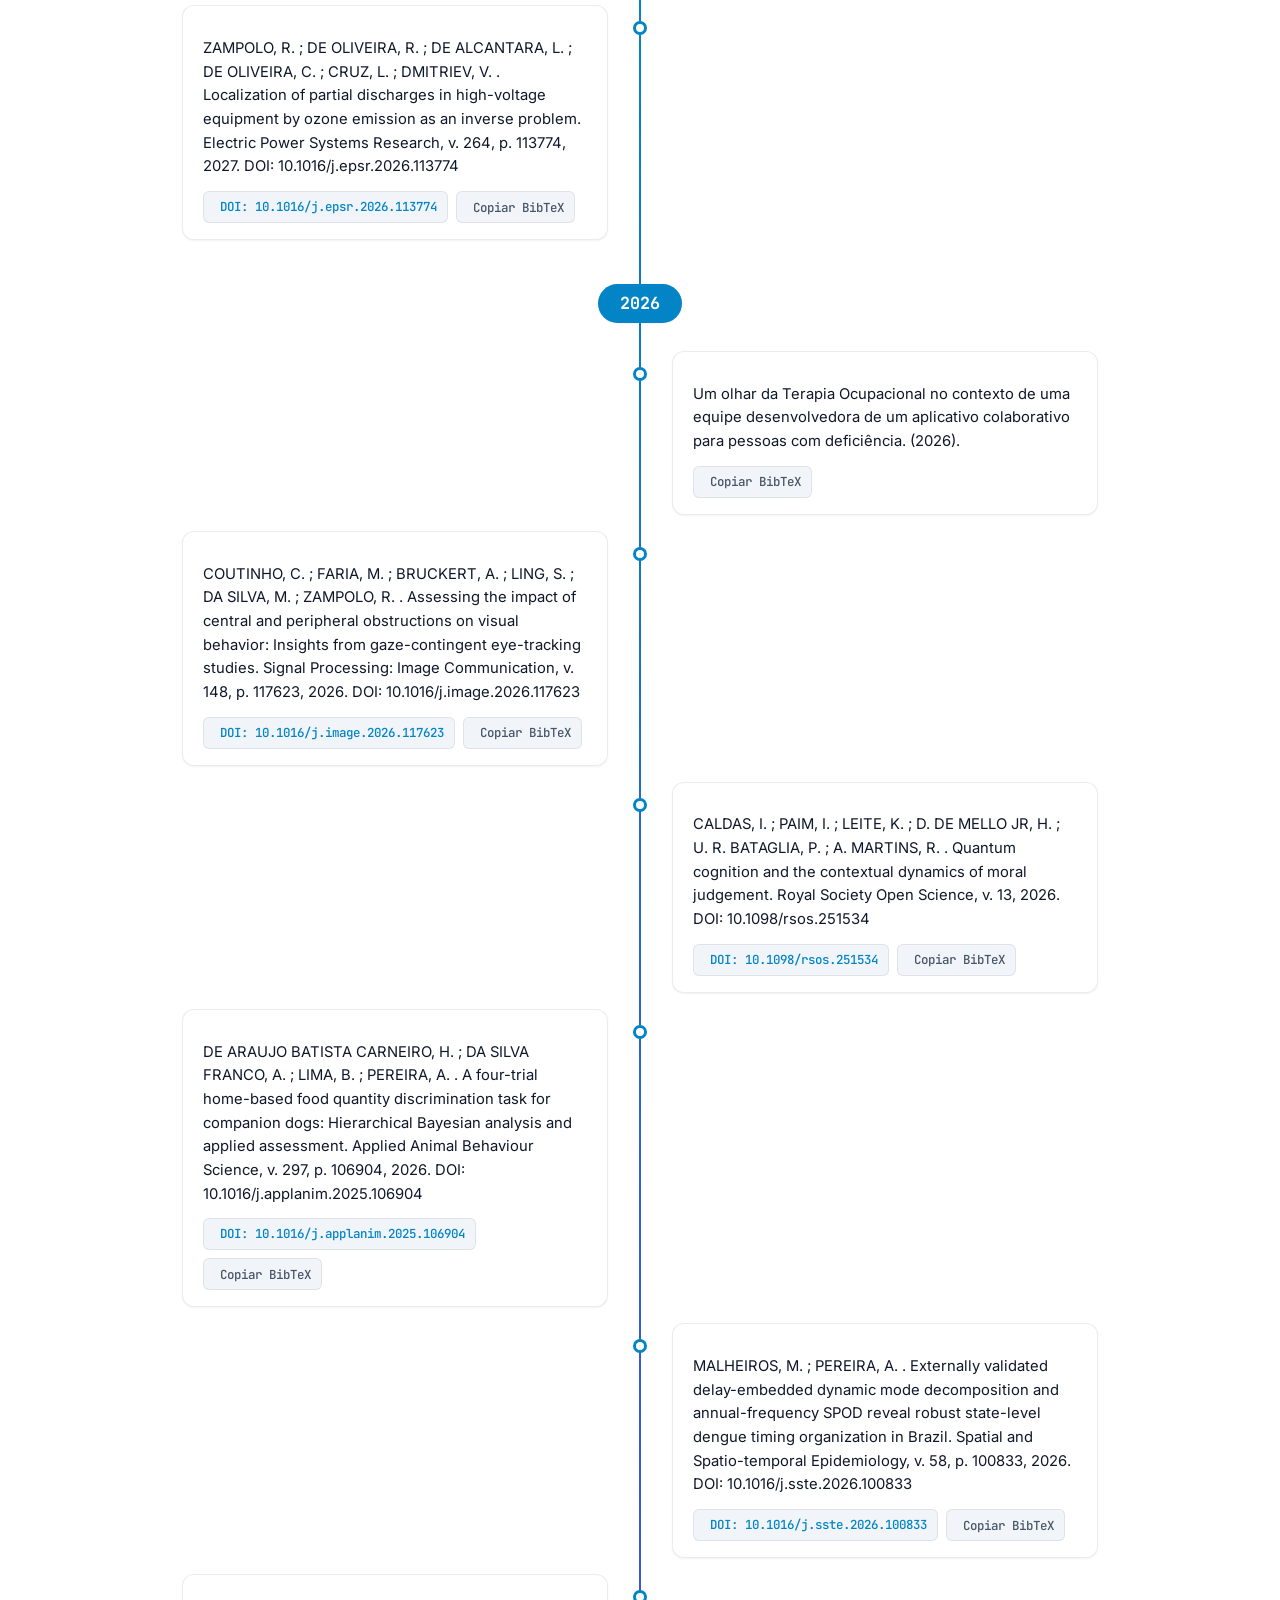
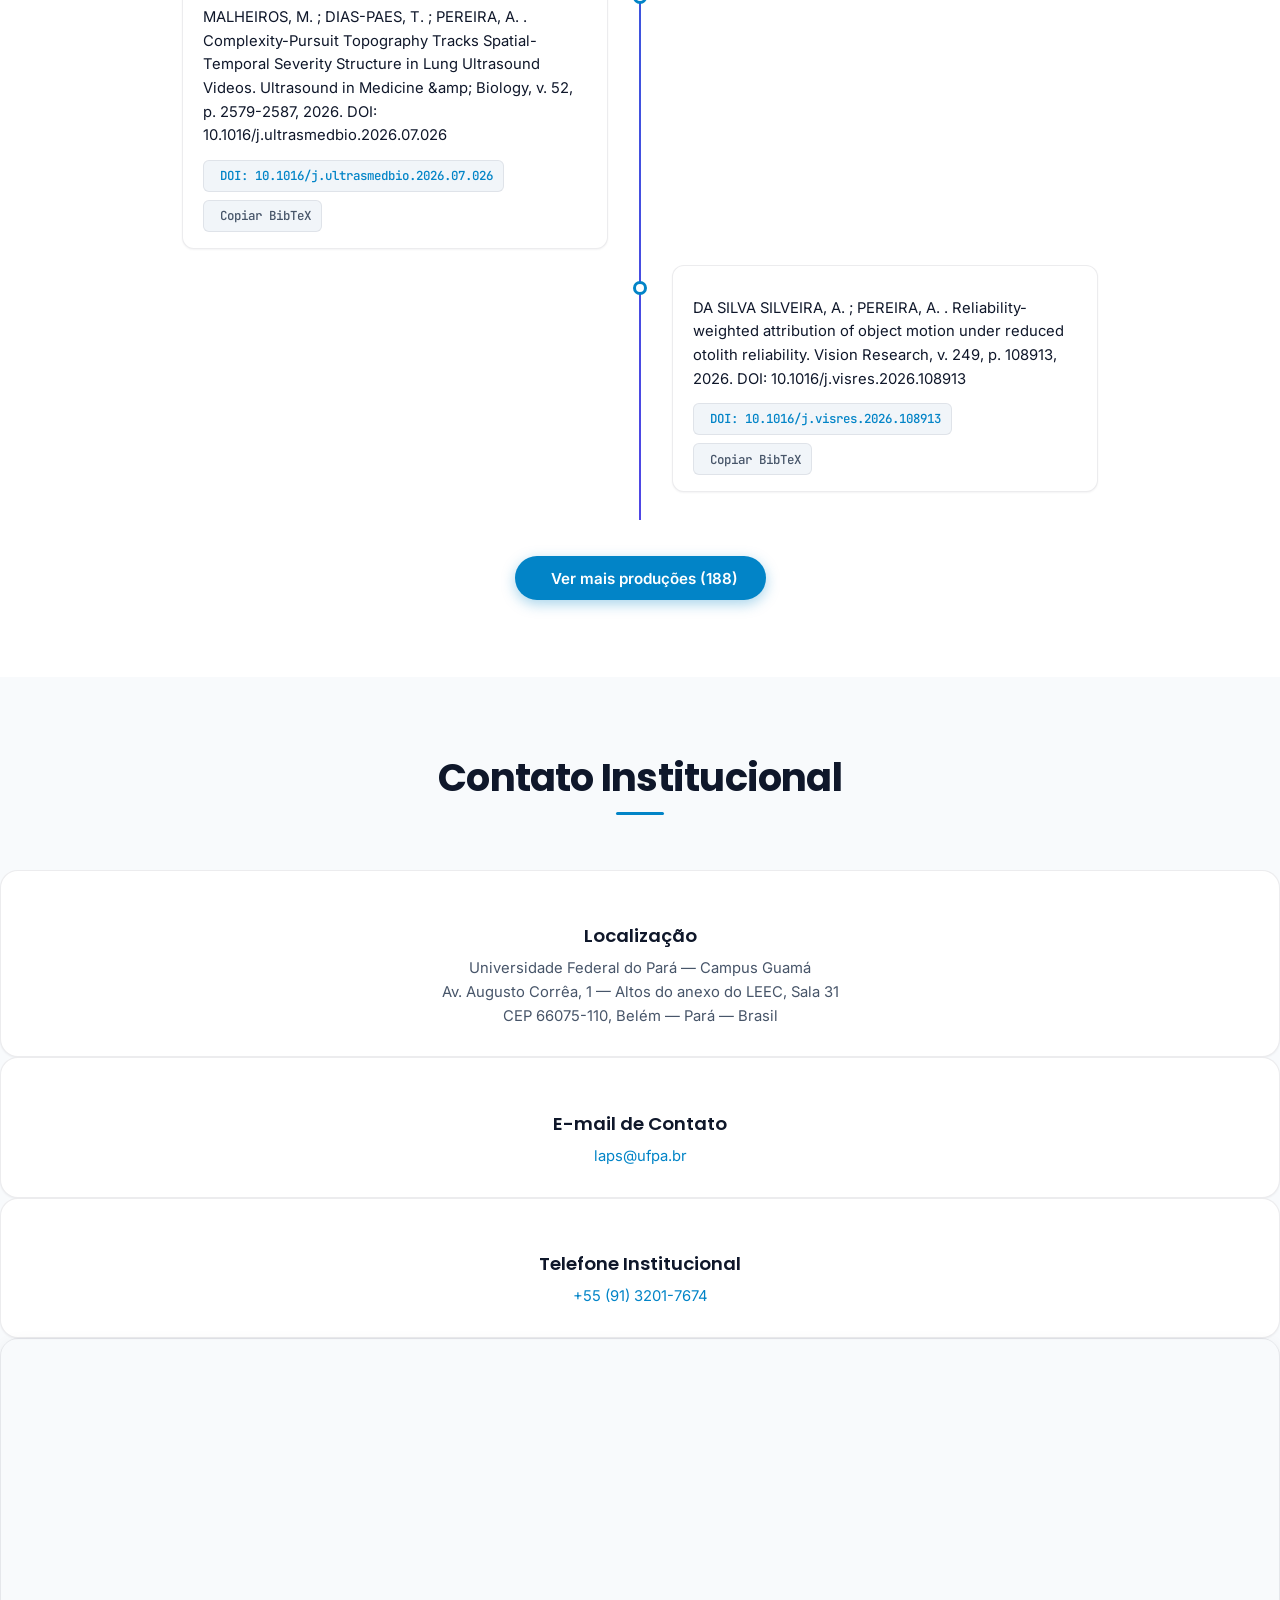
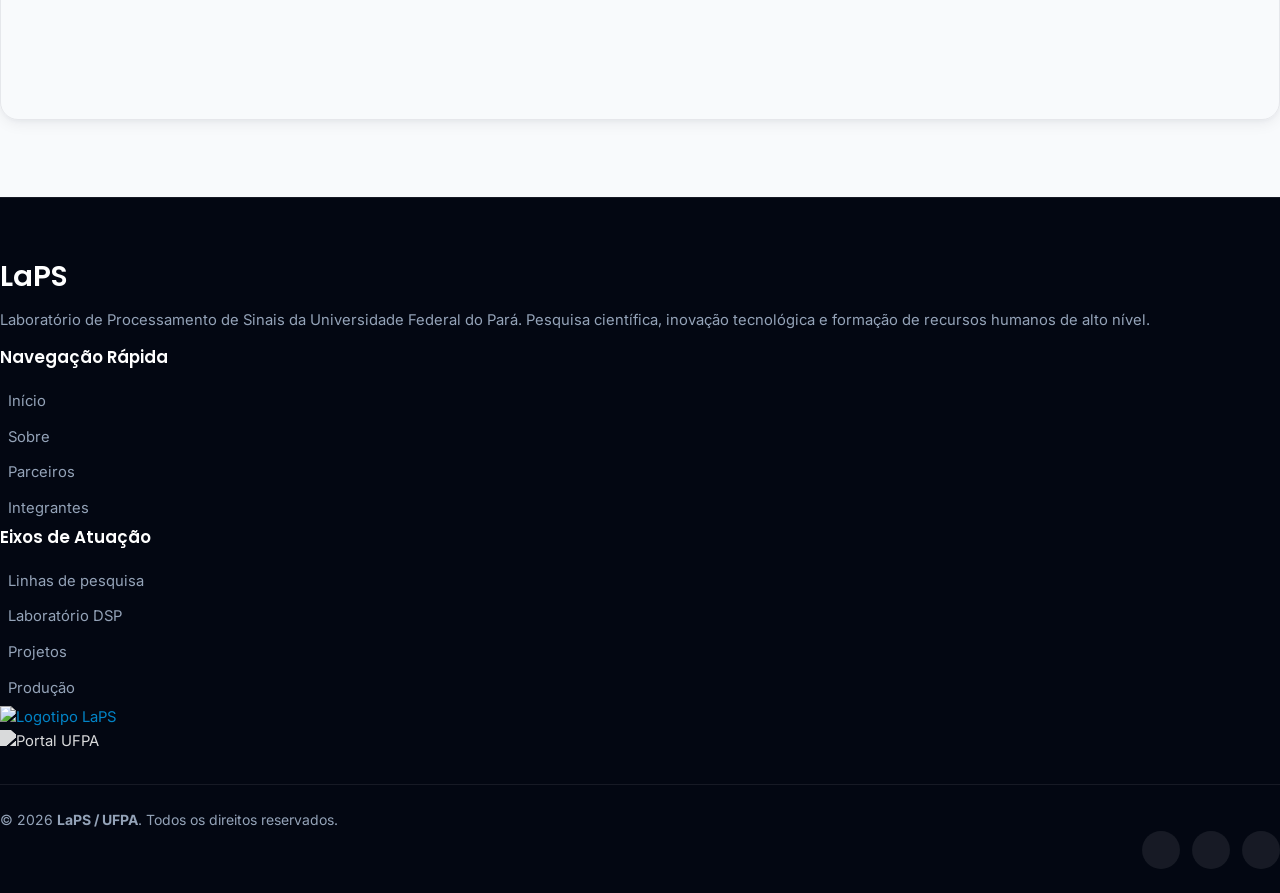
==== commit 85d1d9e7: "feat(ui): redesign AAA, motor i18n nativo (PT/EN/DE/FR), laboratorio DSP interativo e correcoes Copi" ====
--- a/index.html
+++ b/index.html
@@ -1,11 +1,11 @@
 <!DOCTYPE html>
-<html lang="pt-br">
+<html lang="pt">
 
 <head>
   <meta charset="utf-8" />
-  <meta content="width=device-width, initial-scale=1.0" name="viewport" />
-
-    <title>LaPS — Laboratório de Processamento de Sinais | UFPA</title>
+  <meta content="width=device-width, initial-scale=1.0, viewport-fit=cover" name="viewport" />
+
+  <title>LaPS — Laboratório de Processamento de Sinais | UFPA</title>
   <meta name="description" content="Laboratório de Processamento de Sinais (LaPS) da Universidade Federal do Pará (UFPA). Pesquisa científica e inovação em inteligência artificial, processamento de sinais e imagens, visão computacional, bioengenharia e telecomunicações." />
   <meta name="keywords" content="LaPS, UFPA, processamento de sinais, inteligência artificial, machine learning, visão computacional, neuroengenharia, biofeedback, telecomunicações, Belém, Pará" />
   <meta name="author" content="Laboratório de Processamento de Sinais - LaPS / UFPA" />
@@ -114,16 +114,15 @@
   </script>
 
   <!-- FAVICONS -->
-  <!-- <link rel="shortcut icon" href="/img/favicon.ico" /> -->
   <link href="assets/img/icons/favicon-16x16.png" rel="icon" />
   <link href="assets/img/icons/favicon-16x16.png" rel="apple-touch-icon" />
 
-  <!-- GOOGLE FONTS -->
-  <link
-    href="https://fonts.googleapis.com/css?family=Open+Sans:300,300i,400,400i,600,600i,700,700i|Roboto:300,300i,400,400i,500,500i,600,600i,700,700i|Poppins:300,300i,400,400i,500,500i,600,600i,700,700i"
-    rel="stylesheet" />
-
-  <!--  CSS ARQUIVOS -->
+  <!-- GOOGLE FONTS (Inter, Poppins, JetBrains Mono) -->
+  <link rel="preconnect" href="https://fonts.googleapis.com" />
+  <link rel="preconnect" href="https://fonts.gstatic.com" crossorigin />
+  <link href="https://fonts.googleapis.com/css2?family=Inter:wght@300;400;500;600;700&family=JetBrains+Mono:wght@400;500;600&family=Poppins:wght@500;600;700&display=swap" rel="stylesheet" />
+
+  <!-- CSS ARQUIVOS -->
   <link href="assets/vendor/bootstrap/css/bootstrap.min.css" rel="stylesheet" />
   <link href="assets/vendor/icofont/icofont.min.css" rel="stylesheet" />
   <link href="assets/vendor/boxicons/css/boxicons.min.css" rel="stylesheet" />
@@ -133,215 +132,180 @@
 
   <!-- Template Main CSS File -->
   <link href="assets/css/style.css" rel="stylesheet" />
-
-  <!-- =======================================================
-    * Template Name: Bootstrap v 4.5
-    ======================================================== -->
 </head>
 
 <body>
-  <!-- ======= CABEÇARIO ======= -->
+  <!-- ======= CABEÇALHO ======= -->
   <header id="header" class="fixed-top">
-    <div class="container-fluid">
-      <div class="row justify-content-center">
-        <div class="col-xl-9 d-flex align-items-center">
-          <!-- <h1 class="logo mr-auto"><a href="index.html" style="text-transform: capitalize;">LaPS</a></h1> -->
-          <!-- Uncomment below if you prefer to use an image logo -->
-          <a href="index.html" class="logo mr-auto">
-            <img src="assets/img/laps_logo.png" alt="Logotipo Oficial do LaPS - Laboratório de Processamento de Sinais" class="img-fluid">
+    <div class="container-fluid header-inner-container">
+      <div class="row align-items-center">
+        <!-- Logo -->
+        <div class="col-auto mr-auto d-flex align-items-center">
+          <a href="#hero" class="logo" aria-label="LaPS Página Inicial">
+            <img src="assets/img/laps_logo.png" alt="Logotipo Oficial do LaPS" class="img-fluid" />
           </a>
-
-          <nav class="nav-menu d-none d-lg-block">
+        </div>
+
+        <!-- Menu Desktop -->
+        <div class="col-auto d-none d-xl-block">
+          <nav class="nav-menu">
             <ul>
-              <li class="active"><a href="#hero">Início</a></li>
-              <li><a href="#sobre">Sobre</a></li>
-              <li><a href="#parceiros">Parceiros</a></li>
-              <li><a href="#linhasdepesquisas">Linhas de pesquisa</a></li>
-              <li><a href="#integrantes">Integrantes</a></li>
-              <li><a href="#projetos">Projetos</a></li>
-              <li><a href="#producao">Produção</a></li>
-              <!-- <li class="drop-down"><a href="">Drop Down</a>
-                <ul>
-                  <li><a href="#">Drop Down 1</a></li>
-                  <li class="drop-down"><a href="#">Deep Drop Down</a>
-                    <ul>
-                      <li><a href="#">Deep Drop Down 1</a></li>
-                      <li><a href="#">Deep Drop Down 2</a></li>
-                      <li><a href="#">Deep Drop Down 3</a></li>
-                      <li><a href="#">Deep Drop Down 4</a></li>
-                      <li><a href="#">Deep Drop Down 5</a></li>
-                    </ul>
-                  </li>
-                  <li><a href="#">Drop Down 2</a></li>
-                  <li><a href="#">Drop Down 3</a></li>
-                  <li><a href="#">Drop Down 4</a></li>
-                </ul>
-              </li> -->
-              <li><a href="#contato">Contato</a></li>
+              <li class="active"><a href="#hero" data-translate="nav.inicio">Início</a></li>
+              <li><a href="#sobre" data-translate="nav.sobre">Sobre</a></li>
+              <li><a href="#parceiros" data-translate="nav.parceiros">Parceiros</a></li>
+              <li><a href="#linhasdepesquisas" data-translate="nav.linhas">Linhas de Pesquisa</a></li>
+              <li><a href="#dsp-showcase" data-translate="nav.dspLab">Laboratório DSP</a></li>
+              <li><a href="#integrantes" data-translate="nav.integrantes">Integrantes</a></li>
+              <li><a href="#projetos" data-translate="nav.projetos">Projetos</a></li>
+              <li><a href="#producao" data-translate="nav.producao">Produção</a></li>
+              <li><a href="#contato" data-translate="nav.contato">Contato</a></li>
             </ul>
           </nav>
-          <!-- .nav-menu -->
-
-          <!-- Google Translate Widget -->
-          <div id="google_translate_element" class="ml-3"></div>
-
-          <!-- <a href="#about" class="get-started-btn scrollto">Saiba Mais</a> -->
+        </div>
+
+        <!-- Barra Utilitária: i18n, Dark Mode & Acessibilidade -->
+        <div class="col-auto d-flex align-items-center header-utilities">
+          <!-- Seletor de Idiomas (PT | EN | DE | FR) -->
+          <div class="lang-switcher" role="group" aria-label="Seletor de Idioma">
+            <button type="button" class="lang-btn active" data-lang-btn="pt" aria-pressed="true">PT</button>
+            <button type="button" class="lang-btn" data-lang-btn="en" aria-pressed="false">EN</button>
+            <button type="button" class="lang-btn" data-lang-btn="de" aria-pressed="false">DE</button>
+            <button type="button" class="lang-btn" data-lang-btn="fr" aria-pressed="false">FR</button>
+          </div>
+
+          <!-- Alternador de Tema (Dark / Light) -->
+          <button type="button" id="theme-toggle-btn" class="utility-icon-btn" aria-label="Alternar tema escuro/claro" title="Alternar tema">
+            <i class="bx bx-moon"></i>
+          </button>
+
+          <!-- Acessibilidade: Escala de Fonte e Alto Contraste -->
+          <div class="a11y-controls" role="group" aria-label="Controles de Acessibilidade">
+            <button type="button" id="a11y-font-minus" class="a11y-btn" aria-label="Diminuir tamanho da fonte" title="Diminuir fonte">A-</button>
+            <button type="button" id="a11y-font-plus" class="a11y-btn" aria-label="Aumentar tamanho da fonte" title="Aumentar fonte">A+</button>
+            <button type="button" id="a11y-contrast-btn" class="utility-icon-btn" aria-label="Alternar alto contraste" title="Alto contraste">
+              <i class="bx bx-adjust"></i>
+            </button>
+          </div>
         </div>
       </div>
     </div>
   </header>
-  <!-- FIM CABEÇARIO -->
-
-  <!-- ======= TEXTO BANNER ======= -->
-  <!-- <section id="hero" class="d-flex align-items-center">
-      <div class="container-fluid" data-aos="fade-up">
-        <div class="row justify-content-center">
-          <div
-            class="col-xl-5 col-lg-6 pt-3 pt-lg-0 order-2 order-lg-1 d-flex flex-column justify-content-center"
-          >
-            <h1>LaPS - Laboratório de Processamento de Sinais</h1>
-            <div>
-            </div>  
-          </div>
-          <div
-            class="col-xl-4 col-lg-6 order-1 order-lg-2 hero-img"
-            data-aos="zoom-in"
-            data-aos-delay="150"
-          >
-            <img
-              src="assets/img/inicio-home.png"
-              class="img-fluid animated"
-              alt=""
-            />
-          </div>
-        </div>
-      </div>
-    </section> -->
-  <section class="container-fluid" id="hero" style="background: linear-gradient(45deg, #2946f9 0%, #7b97d8 100%);">
-    <div class="row">
-      <div class="col-lg-6 col-md-8 order-1 order-lg-2" style="margin-top: 5%;">
-        <div id="heroCarousel" class="carousel slide" data-ride="carousel" data-interval="5000">
-          <!-- Indicadores -->
-          <ol class="carousel-indicators">
-            <li data-target="#heroCarousel" data-slide-to="0" class="active"></li>
-            <li data-target="#heroCarousel" data-slide-to="1"></li>
-          </ol>
-
-          <div class="carousel-inner">
-            <div class="carousel-item active">
-              <img src="assets/img/open-image-processing.png" class="d-block w-100" alt="Processamento de Imagens">
-            </div>
-            <div class="carousel-item">
-              <img src="assets/img/Final-figure.png" class="d-block w-100" alt="Pesquisa LaPS">
-            </div>
-          </div>
-
-          <!-- Controles -->
-          <a class="carousel-control-prev" href="#heroCarousel" role="button" data-slide="prev">
-            <span class="carousel-control-prev-icon" aria-hidden="true"></span>
-            <span class="sr-only">Anterior</span>
-          </a>
-          <a class="carousel-control-next" href="#heroCarousel" role="button" data-slide="next">
-            <span class="carousel-control-next-icon" aria-hidden="true"></span>
-            <span class="sr-only">Próximo</span>
-          </a>
-        </div>
-      </div>
-
-
-      <div class="col-lg-6 pt-4 pt-lg-0 order-2 order-lg-1 content" id="texto-inicio">
-        <h1>LaPS - Laboratório de Processamento de Sinais</h1>
+  <!-- FIM CABEÇALHO -->
+
+  <!-- ======= HERO SECTION COM CANVAS DE SINAIS & KPIs ======= -->
+  <section id="hero" class="hero-section d-flex align-items-center">
+    <canvas id="signal-canvas" class="hero-signal-canvas" aria-hidden="true"></canvas>
+
+    <div class="container hero-content-container">
+      <div class="row align-items-center">
+        <!-- Coluna Principal (Copy, CTAs e KPIs) -->
+        <div class="col-lg-7 col-md-12 hero-text-col" data-aos="fade-right">
+          <div class="hero-institution-badge" data-translate="hero.badge">ITEC • UFPA • CNPq</div>
+          <h1 class="hero-main-title" data-translate="hero.title">Laboratório de Processamento de Sinais</h1>
+          <p class="hero-subtitle-text" data-translate="hero.subtitle">
+            Excelência em pesquisa e inovação científica: Inteligência Artificial, Visão Computacional, Sinais Biomédicos e Telecomunicações 5G na Amazônia.
+          </p>
+
+          <div class="hero-cta-group">
+            <a href="#linhasdepesquisas" class="btn-laps-primary" data-translate="hero.ctaPesquisa">Explorar Pesquisa</a>
+            <a href="#producao" class="btn-laps-secondary" data-translate="hero.ctaProducao">Produção Científica</a>
+          </div>
+
+          <!-- Painel de KPIs Responsivo -->
+          <div class="hero-kpis-grid">
+            <div class="kpi-card">
+              <span class="kpi-number">4</span>
+              <span class="kpi-label" data-translate="hero.kpiDocentes">Docentes Doutores</span>
+            </div>
+            <div class="kpi-card">
+              <span class="kpi-number">9</span>
+              <span class="kpi-label" data-translate="hero.kpiProjetos">Projetos de P&D</span>
+            </div>
+            <div class="kpi-card">
+              <span class="kpi-number">196+</span>
+              <span class="kpi-label" data-translate="hero.kpiPublicacoes">Artigos Indexados</span>
+            </div>
+            <div class="kpi-card">
+              <span class="kpi-number">4</span>
+              <span class="kpi-label" data-translate="hero.kpiEixos">Eixos Científicos</span>
+            </div>
+          </div>
+        </div>
+
+        <!-- Coluna Visual (Card de Telemetria e Espectro ao Vivo) -->
+        <div class="col-lg-5 col-md-12 d-none d-lg-block" data-aos="zoom-in" data-aos-delay="150">
+          <div class="hero-telemetry-card">
+            <div class="telemetry-header">
+              <span class="telemetry-status-dot"></span>
+              <span class="telemetry-title" data-translate="hero.signalMonitor">Monitor Espectral de Fourier & Topologia Neural</span>
+            </div>
+            <div class="telemetry-visual-preview">
+              <div class="signal-visualizer-bars">
+                <span class="sig-bar" style="--bar-h: 65%;"></span>
+                <span class="sig-bar" style="--bar-h: 85%;"></span>
+                <span class="sig-bar" style="--bar-h: 40%;"></span>
+                <span class="sig-bar" style="--bar-h: 95%;"></span>
+                <span class="sig-bar" style="--bar-h: 70%;"></span>
+                <span class="sig-bar" style="--bar-h: 55%;"></span>
+                <span class="sig-bar" style="--bar-h: 80%;"></span>
+                <span class="sig-bar" style="--bar-h: 90%;"></span>
+                <span class="sig-bar" style="--bar-h: 45%;"></span>
+                <span class="sig-bar" style="--bar-h: 75%;"></span>
+              </div>
+            </div>
+            <div class="telemetry-metrics-list">
+              <div class="metric-row">
+                <span class="metric-name" data-translate="hero.samplingRate">Taxa de Amostragem</span>
+                <span class="metric-val">1000 Hz / 24-bit</span>
+              </div>
+              <div class="metric-row">
+                <span class="metric-name" data-translate="hero.activeChannels">Canais Ativos</span>
+                <span class="metric-val">64 Ch (EEG / MIMO)</span>
+              </div>
+              <div class="metric-row">
+                <span class="metric-name" data-translate="hero.snrRatio">Relação Sinal-Ruído</span>
+                <span class="metric-val text-success">+28.4 dB</span>
+              </div>
+            </div>
+          </div>
+        </div>
       </div>
     </div>
   </section>
-
-  <!-- <section id="hero">
-      <div id="heroCarousel" class="carousel slide carousel-fade" data-ride="carousel">
-  
-        <ol class="carousel-indicators" id="hero-carousel-indicators"><li data-target="#heroCarousel" data-slide-to="0" class=""></li><li data-target="#heroCarousel" data-slide-to="1" class="active"></li><li data-target="#heroCarousel" data-slide-to="2"></li></ol>
-  
-        <div class="carousel-inner" role="listbox">
-          <div class="carousel-item" style="background-image: url(assets/img/features.svg)">
-            <div class="carousel-container">
-              <div class="container">
-                <h2 class="animated fadeInDown">Welcome to <span>Hidayah</span></h2>
-                <p class="animated fadeInUp">Ut velit est quam dolor ad a aliquid qui aliquid. Sequi ea ut et est quaerat sequi nihil ut aliquam. Occaecati alias dolorem mollitia ut. Similique ea voluptatem. Esse doloremque accusamus repellendus deleniti vel. Minus et tempore modi architecto.</p>
-                <a href="#about" class="btn-get-started animated fadeInUp scrollto">Read More</a>
-              </div>
-            </div>
-          </div>
-          <div class="carousel-item active" style="background-image: url(assets/img/open-image-processing.png)">
-            <div class="carousel-container">
-              <div class="container">
-                <h2 class="animated fadeInDown">Lorem Ipsum Dolor</h2>
-                <p class="animated fadeInUp">Ut velit est quam dolor ad a aliquid qui aliquid. Sequi ea ut et est quaerat sequi nihil ut aliquam. Occaecati alias dolorem mollitia ut. Similique ea voluptatem. Esse doloremque accusamus repellendus deleniti vel. Minus et tempore modi architecto.</p>
-                <a href="#about" class="btn-get-started animated fadeInUp scrollto">Read More</a>
-              </div>
-            </div>
-          </div>
-          <div class="carousel-item" style="background-image: url(assets/img/open-image-processing.png)">
-            <div class="carousel-container">
-              <div class="container">
-                <h2 class="animated fadeInDown">Sequi ea ut et est quaerat</h2>
-                <p class="animated fadeInUp">Ut velit est quam dolor ad a aliquid qui aliquid. Sequi ea ut et est quaerat sequi nihil ut aliquam. Occaecati alias dolorem mollitia ut. Similique ea voluptatem. Esse doloremque accusamus repellendus deleniti vel. Minus et tempore modi architecto.</p>
-                <a href="#about" class="btn-get-started animated fadeInUp scrollto">Read More</a>
-              </div>
-            </div>
-          </div>
-  
-        </div>
-  
-        <a class="carousel-control-prev" href="#heroCarousel" role="button" data-slide="prev">
-          <span class="carousel-control-prev-icon icofont-simple-left" aria-hidden="true"></span>
-          <span class="sr-only">Previous</span>
-        </a>
-  
-        <a class="carousel-control-next" href="#heroCarousel" role="button" data-slide="next">
-          <span class="carousel-control-next-icon icofont-simple-right" aria-hidden="true"></span>
-          <span class="sr-only">Next</span>
-        </a>
-  
-      </div>
-    </section> -->
-  <!-- FIM TEXTO BANNER -->
+  <!-- FIM HERO -->
 
   <main id="main">
     <!-- ======= SOBRE ======= -->
-    <section id="sobre" class="about">
+    <section id="sobre" class="about-section">
       <div class="container">
-        <div class="row">
-          <div class="col-lg-6 order-1 order-lg-2" data-aos="zoom-in" data-aos-delay="150">
-            <img src="assets/img/pessoas e computadores cor azul.png" class="img-fluid" />
+        <div class="row align-items-center">
+          <div class="col-lg-6 order-1 order-lg-2" data-aos="zoom-in" data-aos-delay="100">
+            <div class="about-img-frame">
+              <img src="assets/img/pessoas e computadores cor azul.png" alt="Pesquisadores do LaPS" class="img-fluid about-img" loading="lazy" decoding="async" />
+            </div>
           </div>
           <div class="col-lg-6 pt-4 pt-lg-0 order-2 order-lg-1 content" data-aos="fade-right">
-            <h3>Sobre o LaPS</h3>
-            <p class="font-italic">
-              O Laboratório de Processamento de Sinais (LaPS) é formado por
-              professores e alunos associados ao Programa de Pós-Graduação em
-              Engenharia Elétrica (PPGEE), à Faculdade de Engenharia da
-              Computação e Telecomunicações (FCT) e à Faculdade de Engenharias
-              Elétrica e Biomédica (FEEB) da Universidade Federal do Pará
-              (UFPA). As atividades de pesquisa do LaPS se concentram nas
-              áreas de:
+            <h2 class="section-title-left" data-translate="about.title">Sobre o LaPS</h2>
+            <p class="about-lead-text" data-translate="about.lead">
+              O Laboratório de Processamento de Sinais (LaPS) integra pesquisadores e estudantes vinculados ao Programa de Pós-Graduação em Engenharia Elétrica (PPGEE), à Faculdade de Engenharia da Computação e Telecomunicações (FCT) e à Faculdade de Engenharia Elétrica e Biomédica (FEEB) da Universidade Federal do Pará (UFPA).
             </p>
-            <ul>
+            <ul class="about-feature-list">
               <li>
-                <i class="icofont-check-circled"></i>
-                Análise de sinais bioelétricos e biomédicos
+                <i class="bx bx-check-circle"></i>
+                <span data-translate="about.bullet1">Análise avançada de sinais bioelétricos, EEG e interfaces cérebro-computador (BCI)</span>
               </li>
               <li>
-                <i class="icofont-check-circled"></i>
-                Sistemas de telecomunicações
+                <i class="bx bx-check-circle"></i>
+                <span data-translate="about.bullet2">Sistemas de comunicações 5G/6G, MIMO massivo e propagação em ondas milimétricas</span>
               </li>
               <li>
-                <i class="icofont-check-circled"></i>
-                Processamento de imagem
+                <i class="bx bx-check-circle"></i>
+                <span data-translate="about.bullet3">Processamento de imagens, visão computacional e inteligência artificial profunda</span>
               </li>
             </ul>
-            <!-- BOTÃO DE SAIBA MAIS DO SOBRE -->
-            <!-- <a href="#" class="read-more"
-                >Read More <i class="icofont-long-arrow-right"></i
-              ></a> -->
+            <p class="about-mission-quote" data-translate="about.mission">
+              Nossa missão é desenvolver ciência de fronteira e tecnologia aplicada com impacto global a partir da Região Amazônica.
+            </p>
           </div>
         </div>
       </div>
@@ -349,301 +313,203 @@
     <!-- FIM SOBRE -->
 
     <!-- ======= PARCEIROS ======= -->
-    <section id="parceiros" class="clients">
+    <section id="parceiros" class="partners-section">
       <div class="container">
-        <div class="section-title">
-          <h2>Parceiros</h2>
-        </div>
-
-        <div class="row no-gutters clients-wrap clearfix wow fadeInUp">
-
-          <div class="col-lg-3 col-md-4 col-6"><!-- ======= CNPQ ======= -->
-            <a href="http://cnpq.br" target="_blank" title="CNPQ">
-              <div class="client-logo">
-                <img src="assets/img/icons/icon1_cnpq.png" class="img-fluid" alt="" width="150px">
-              </div>
-            </a>
-          </div>
-
-          <div class="col-lg-3 col-md-4 col-6"><!-- ======= CAPES ======= -->
-            <a href="https://www.gov.br/capes/pt-br" target="_blank" title="CAPES">
-              <div class="client-logo">
-                <img src="assets/img/icons/icon2_capes.png" class="img-fluid" alt="" width="150px">
-              </div>
-            </a>
-          </div>
-
-          <div class="col-lg-3 col-md-4 col-6"><!-- ======= JAMBU ======= -->
-            <a href="http://www.jambu.com.br/xss/" target="_blank" title="JAMBU">
-              <div class="client-logo">
-                <img src="assets/img/icons/icon3_jambu.png" class="img-fluid" alt="" width="150px">
-              </div>
-            </a>
-          </div>
-
-          <div class="col-lg-3 col-md-4 col-6"><!-- ======= SENAI ======= -->
-            <a href="https://www.senaipa.org.br/unidade/instituto-senai-de-inovacao" target="_blank" title="SENAI">
-              <div class="client-logo">
-                <img src="assets/img/icons/icon3_senai.png" class="img-fluid" alt="" height="50%">
-              </div>
-            </a>
-          </div>
-
-          <div class="col-lg-3 col-md-4 col-6"><!-- ======= ABRIGO ======= -->
-            <a href="https://www.abrigoespecialcalabriano.org.br" target="_blank" title="Abrigo Calabriano">
-              <div class="client-logo">
-                <img src="assets/img/icons/abrigo.png" class="img-fluid" alt="" width="150px">
-              </div>
-            </a>
-          </div>
-
-          <div class="col-lg-3 col-md-4 col-6"><!-- ======= LAMIC ======= -->
-            <a href="http://lamic.ufpa.br" target="_blank" title="LAMIC">
-              <div class="client-logo">
-                <img src="assets/img/icons/icon_Lamic.png" class="img-fluid" alt="" width="160px">
-              </div>
-            </a>
-          </div>
-
-          <div class="col-lg-3 col-md-4 col-6"><!-- ======= IPI ======= -->
-            <a href="https://www.ls2n.fr/equipe/ipi/" target="_blank" title="LS2N_IPI">
-              <div class="client-logo">
-                <img src="assets/img/icons/logo_ls2n.svg" class="img-fluid" alt="" width="150px">
-              </div>
-            </a>
-          </div>
-
-          <!-- <div class="col-lg-3 col-md-4 col-6"> ======= INSTITUTO VALE ======= 
-              <a href="https://www.itv.org" target="_blank" title="Instituto Tecnológico Vale">
-                <div class="client-logo">
-                  <img src="assets/img/icons/instituto_tec_vale.png" class="img-fluid" alt="" width="150px">
-                </div>
-              </a>
-            </div> -->
-
-        </div>
-
-      </div>
-    </section><!-- FIM PARCEIROS  -->
-
-    <!-- ======= LINHAS DE PESQUISAS ======= -->
-    <section id="linhasdepesquisas" class="services section-bg">
+        <div class="section-title" data-aos="fade-up">
+          <h2 data-translate="partners.title">Parceiros e Fomento</h2>
+        </div>
+
+        <div class="row justify-content-center align-items-center partners-grid" data-aos="fade-up" data-aos-delay="100">
+          <div class="col-lg-3 col-md-4 col-6">
+            <a href="https://cnpq.br" target="_blank" rel="noopener noreferrer" title="CNPq" class="partner-card">
+              <img src="assets/img/icons/icon1_cnpq.png" alt="CNPq" class="img-fluid partner-logo" loading="lazy" />
+            </a>
+          </div>
+
+          <div class="col-lg-3 col-md-4 col-6">
+            <a href="https://www.gov.br/capes/pt-br" target="_blank" rel="noopener noreferrer" title="CAPES" class="partner-card">
+              <img src="assets/img/icons/icon2_capes.png" alt="CAPES" class="img-fluid partner-logo" loading="lazy" />
+            </a>
+          </div>
+
+          <div class="col-lg-3 col-md-4 col-6">
+            <a href="http://www.jambu.com.br/xss/" target="_blank" rel="noopener noreferrer" title="JAMBU" class="partner-card">
+              <img src="assets/img/icons/icon3_jambu.png" alt="JAMBU" class="img-fluid partner-logo" loading="lazy" />
+            </a>
+          </div>
+
+          <div class="col-lg-3 col-md-4 col-6">
+            <a href="https://www.senaipa.org.br/unidade/instituto-senai-de-inovacao" target="_blank" rel="noopener noreferrer" title="SENAI" class="partner-card">
+              <img src="assets/img/icons/icon3_senai.png" alt="SENAI" class="img-fluid partner-logo" loading="lazy" />
+            </a>
+          </div>
+
+          <div class="col-lg-3 col-md-4 col-6">
+            <a href="https://www.abrigoespecialcalabriano.org.br" target="_blank" rel="noopener noreferrer" title="Abrigo Calabriano" class="partner-card">
+              <img src="assets/img/icons/abrigo.png" alt="Abrigo Calabriano" class="img-fluid partner-logo" loading="lazy" />
+            </a>
+          </div>
+
+          <div class="col-lg-3 col-md-4 col-6">
+            <a href="http://lamic.ufpa.br" target="_blank" rel="noopener noreferrer" title="LAMIC" class="partner-card">
+              <img src="assets/img/icons/icon_Lamic.png" alt="LAMIC" class="img-fluid partner-logo" loading="lazy" />
+            </a>
+          </div>
+
+          <div class="col-lg-3 col-md-4 col-6">
+            <a href="https://www.ls2n.fr/equipe/ipi/" target="_blank" rel="noopener noreferrer" title="LS2N / IPI" class="partner-card">
+              <img src="assets/img/icons/logo_ls2n.svg" alt="LS2N" class="img-fluid partner-logo" loading="lazy" />
+            </a>
+          </div>
+        </div>
+      </div>
+    </section>
+    <!-- FIM PARCEIROS -->
+
+    <!-- ======= LINHAS DE PESQUISA ======= -->
+    <section id="linhasdepesquisas" class="services-section">
       <div class="container" data-aos="fade-up">
         <div class="section-title">
-          <h2>Linhas de Pesquisa</h2>
-          <p>
-            O LaPS desenvolve pesquisa em diversos ramos do processamento de
-            sinais, com ênfase nas seguintes áreas:
-          </p>
+          <h2 data-translate="areas.title">Linhas de Pesquisa</h2>
+          <p data-translate="areas.subtitle">Eixos científicos orientados à teoria fundamental e aplicações tecnológicas de alto impacto:</p>
         </div>
 
         <div class="row">
-          <div class="col-lg-4 col-md-6 d-flex align-items-stretch" data-aos="zoom-in" data-aos-delay="100">
-            <div class="icon-box iconbox-blue">
-              <div class="icon">
-                <svg width="100" height="100" viewBox="0 0 600 600" xmlns="http://www.w3.org/2000/svg">
-                  <path stroke="none" stroke-width="0" fill="#f5f5f5"
-                    d="M300,521.0016835830174C376.1290562159157,517.8887921683347,466.0731472004068,529.7835943286574,510.70327084640275,468.03025145048787C554.3714126377745,407.6079735673963,508.03601936045806,328.9844924480964,491.2728898941984,256.3432110539036C474.5976632858925,184.082847569629,479.9380746630129,96.60480741107993,416.23090153303,58.64404602377083C348.86323505073057,18.502131276798302,261.93793281208167,40.57373210992963,193.5410806939664,78.93577620505333C130.42746243093433,114.334589627462,98.30271207620316,179.96522072025542,76.75703585869454,249.04625023123273C51.97151888228291,328.5150500222984,13.704378332031375,421.85034740162234,66.52175969318436,486.19268352777647C119.04800174914682,550.1803526380478,217.28368757567262,524.383925680826,300,521.0016835830174">
-                  </path>
-                </svg>
-                <i class="bx bx-rss"></i>
-              </div>
-              <h4><a href="">Sistemas de comunicação 5G </a></h4>
-              <p>
-              <ul>
-                <li style="text-align: left;">Arquiteturas híbridas para separação espacial de usuários
-                  (hybrid-beamforming) para sistemas MIMO (múltiplas-entradas, múltiplas-saídas)</li>
-                <li style="text-align: left; padding-top: 10px;">Modelagem de canal de propagação em
-                  ondas milimétricas
-                  utilizando traçado de raios (ray-tracing)</li>
-                <li style="text-align: left; padding-top: 10px;">Técnicas de comunicação para sistemas
-                  MIMO massivos
-                </li>
+          <!-- 5G / 6G -->
+          <div class="col-lg-4 col-md-6 mb-4 d-flex align-items-stretch" data-aos="zoom-in" data-aos-delay="100">
+            <div class="research-pillar-card card-5g">
+              <div class="pillar-icon">
+                <i class="bx bx-broadcast"></i>
+              </div>
+              <h3 data-translate="areas.area5g.title">Sistemas de Comunicação 5G / 6G</h3>
+              <ul class="pillar-items-list">
+                <li data-translate="areas.area5g.item1">Arquiteturas híbridas de beamforming para separação espacial de usuários em MIMO massivo</li>
+                <li data-translate="areas.area5g.item2">Modelagem determinística de canal de propagação em ondas milimétricas (ray-tracing)</li>
+                <li data-translate="areas.area5g.item3">Otimização espectral e eficiência energética em redes sem fio celulares</li>
               </ul>
-              </p>
-            </div>
-          </div>
-
-          <div class="col-lg-4 col-md-6 d-flex align-items-stretch mt-4 mt-md-0" data-aos="zoom-in"
-            data-aos-delay="200">
-            <div class="icon-box iconbox-orange">
-              <div class="icon">
-                <svg width="100" height="100" viewBox="0 0 600 600" xmlns="http://www.w3.org/2000/svg">
-                  <path stroke="none" stroke-width="0" fill="#f5f5f5"
-                    d="M300,582.0697525312426C382.5290701553225,586.8405444964366,449.9789794690241,525.3245884688669,502.5850820975895,461.55621195738473C556.606425686781,396.0723002908107,615.8543463187945,314.28637112970534,586.6730223649479,234.56875336149918C558.9533121215079,158.8439757836574,454.9685369536778,164.00468322053177,381.49747125262974,130.76875717737553C312.15926192815925,99.40240125094834,248.97055460311594,18.661163978235184,179.8680185752513,50.54337015887873C110.5421016452524,82.52863877960104,119.82277516462835,180.83849132639028,109.12597500060166,256.43424936330496C100.08760227029461,320.3096726198365,92.17705696193138,384.0621239912766,124.79988738764834,439.7174275375508C164.83382741302287,508.01625554203684,220.96474134820875,577.5009287672846,300,582.0697525312426">
-                  </path>
-                </svg>
+            </div>
+          </div>
+
+          <!-- Bioelétricos -->
+          <div class="col-lg-4 col-md-6 mb-4 d-flex align-items-stretch" data-aos="zoom-in" data-aos-delay="150">
+            <div class="research-pillar-card card-bio">
+              <div class="pillar-icon">
                 <i class="bx bx-pulse"></i>
               </div>
-              <h4><a href="">Análise de sinais bioelétricos em estados normais e alterados </a></h4>
-              <p>
-              <ul>
-                <li style="text-align: left; ">Uma das doenças em análises são epilepsia, autismos, TDAH
-                </li>
-                <li style="text-align: left; padding-top: 10px;">Eletroencefalograma</li>
-                <li style="text-align: left; padding-top: 10px;">Eletromiograma</li>
-                <li style="text-align: left; padding-top: 10px;">Eletrocardiograma</li>
-                <li style="text-align: left; padding-top: 10px;">Sistemas de Neurofeedback e
-                  Neuroengenharia</li>
+              <h3 data-translate="areas.areaBio.title">Sinais Bioelétricos e Neuroengenharia</h3>
+              <ul class="pillar-items-list">
+                <li data-translate="areas.areaBio.item1">Investigação eletrofisiológica em estados patológicos (epilepsia, autismo, TDAH)</li>
+                <li data-translate="areas.areaBio.item2">Processamento de sinais EEG, EMG e ECG com decomposição tempo-frequência</li>
+                <li data-translate="areas.areaBio.item3">Sistemas adaptativos de neurofeedback para reabilitação cognitiva e motora</li>
               </ul>
-              </p>
-            </div>
-          </div>
-
-          <div class="col-lg-4 col-md-6 d-flex align-items-stretch mt-4 mt-lg-0" data-aos="zoom-in"
-            data-aos-delay="300">
-            <div class="icon-box iconbox-pink">
-              <div class="icon">
-                <svg width="100" height="100" viewBox="0 0 600 600" xmlns="http://www.w3.org/2000/svg">
-                  <path stroke="none" stroke-width="0" fill="#f5f5f5"
-                    d="M300,541.5067337569781C382.14930387511276,545.0595476570109,479.8736841581634,548.3450877840088,526.4010558755058,480.5488172755941C571.5218469581645,414.80211281144784,517.5187510058486,332.0715597781072,496.52539010469104,255.14436215662573C477.37192572678356,184.95920475031193,473.57363656557914,105.61284051026155,413.0603344069578,65.22779650032875C343.27470386102294,18.654635553484475,251.2091493199835,5.337323636656869,175.0934190732945,40.62881213300186C97.87086631185822,76.43348514350839,51.98124368387456,156.15599469081315,36.44837278890362,239.84606092416172C21.716077023791087,319.22268207091537,43.775223500013084,401.1760424656574,96.891909868211,461.97329694683043C147.22146801428983,519.5804099606455,223.5754009179313,538.201503339737,300,541.5067337569781">
-                  </path>
-                </svg>
-                <i class="bx bxs-image"></i>
-              </div>
-              <h4><a href="">Processamento de imagem/visão computacional</a></h4>
-              <p>
-              <ul>
-                <li style="text-align: left;">Avaliação de qualidade visual</li>
-                <li style="text-align: left; padding-top: 10px;">Reconhecimento de atividades humanas
-                </li>
-                <li style="text-align: left; padding-top: 10px;">Inspeção automática de componentes</li>
-                <li style="text-align: left; padding-top: 10px;">Sistemas de eye-tracking</li>
-                <li style="text-align: left; padding-top: 10px;">Modelos de atenção visual</li>
+            </div>
+          </div>
+
+          <!-- Visão Computacional -->
+          <div class="col-lg-4 col-md-12 mb-4 d-flex align-items-stretch" data-aos="zoom-in" data-aos-delay="200">
+            <div class="research-pillar-card card-vision">
+              <div class="pillar-icon">
+                <i class="bx bxs-camera"></i>
+              </div>
+              <h3 data-translate="areas.areaVision.title">Visão Computacional e Processamento de Imagens</h3>
+              <ul class="pillar-items-list">
+                <li data-translate="areas.areaVision.item1">Modelos de avaliação de qualidade visual percebida (VQA)</li>
+                <li data-translate="areas.areaVision.item2">Reconhecimento de atividades humanas e postura por aprendizado profundo</li>
+                <li data-translate="areas.areaVision.item3">Sistemas de rastreamento ocular (eye-tracking) e modelos de atenção visual</li>
               </ul>
-              </p>
-            </div>
-          </div>
-
-          <!-- OUTRA LINHA -->
-          <!-- <div
-              class="col-lg-4 col-md-6 d-flex align-items-stretch mt-4"
-              data-aos="zoom-in"
-              data-aos-delay="100"
-            >
-              <div class="icon-box iconbox-yellow">
-                <div class="icon">
-                  <svg
-                    width="100"
-                    height="100"
-                    viewBox="0 0 600 600"
-                    xmlns="http://www.w3.org/2000/svg"
-                  >
-                    <path
-                      stroke="none"
-                      stroke-width="0"
-                      fill="#f5f5f5"
-                      d="M300,503.46388370962813C374.79870501325706,506.71871716319447,464.8034551963731,527.1746412648533,510.4981551193396,467.86667711651364C555.9287308511215,408.9015244558933,512.6030010748507,327.5744911775523,490.211057578863,256.5855673507754C471.097692560561,195.9906835881958,447.69079081568157,138.11976852964426,395.19560036434837,102.3242989838813C329.3053358748298,57.3949838291264,248.02791733380457,8.279543830951368,175.87071277845988,42.242879143198664C103.41431057327972,76.34704239035025,93.79494320519305,170.9812938413882,81.28167332365135,250.07896920659033C70.17666984294237,320.27484674793965,64.84698225790005,111.28512138212992,450.4950937839243C156.20124167950087,502.5303643271138,231.32542653798444,500.4755392045468,300,503.46388370962813"
-                    ></path>
-                  </svg>
-                  <i class="bx bx-layer"></i>
-                </div>
-                <h4><a href="">Sistemas MIMO </a></h4>
-                <p>
-                  Técnicas de comunicação para sistemas MIMO
-                  (múltiplas-entradas, múltiplas-saídas) massivos
-                </p>
-              </div>
-            </div>
-            <div
-              class="col-lg-4 col-md-6 d-flex align-items-stretch mt-4"
-              data-aos="zoom-in"
-              data-aos-delay="200"
-            >
-              <div class="icon-box iconbox-red">
-                <div class="icon">
-                  <svg
-                    width="100"
-                    height="100"
-                    viewBox="0 0 600 600"
-                    xmlns="http://www.w3.org/2000/svg"
-                  >
-                    <path
-                      stroke="none"
-                      stroke-width="0"
-                      fill="#f5f5f5"
-                      d="M300,532.3542879108572C369.38199826031484,532.3153073249985,429.10787420159085,491.63046689027357,474.5244479745417,439.17860296908856C522.8885846962883,383.3225815378663,569.1668002868075,314.3205725914397,550.7432151929288,242.7694973846089C532.6665558377875,172.5657663291529,456.2379748765914,142.6223662098291,390.3689995646985,112.34683881706744C326.66090330228417,83.06452184765237,258.84405631176094,53.51806209861945,193.32584062364296,78.48882559362697C121.61183558270385,105.82097193414197,62.805066853699245,167.19869350419734,48.57481801355237,242.6138429142374C34.843463184063346,315.3850353017275,76.69343916112496,383.4422959591041,125.22947124332185,439.3748458443577C170.7312796277747,491.8107796887764,230.57421082200815,532.3932930995766,300,532.3542879108572"
-                    ></path>
-                  </svg>
-                  <i class="bx bx-slideshow"></i>
-                </div>
-                <h4><a href="">Sinais Bioelétricos</a></h4>
-                <p>
-                  Análise de sinais bioelétricos em estados normais e alterados
-                  (epilepsia, autismos, TDAH): eletroencefalograma,
-                  eletromiograma, eletrocardiograma
-                </p>
-              </div>
-            </div>
-            <div
-              class="col-lg-4 col-md-6 d-flex align-items-stretch mt-4"
-              data-aos="zoom-in"
-              data-aos-delay="300"
-            >
-              <div class="icon-box iconbox-teal">
-                <div class="icon">
-                  <svg
-                    width="100"
-                    height="100"
-                    viewBox="0 0 600 600"
-                    xmlns="http://www.w3.org/2000/svg"
-                  >
-                    <path
-                      stroke="none"
-                      stroke-width="0"
-                      fill="#f5f5f5"
-                      d="M300,566.797414625762C385.7384707136149,576.1784315230908,478.7894351017131,552.8928747891023,531.9192734346935,484.94944893311C584.6109503024035,417.5663521118492,582.489472248146,322.67544863468447,553.9536738515405,242.03673114598146C529.1557734026468,171.96086150256528,465.24506316201064,127.66468636344209,395.9583748389544,100.7403814666027C334.2173773831606,76.7482773500951,269.4350130405921,8.62216499799875,207.1952322260088,107.2889140133804C132.92018162631612,134.33871894543012,41.79353780512637,160.00259165414826,22.644507872594943,236.69541883565114C3.319112789854554,314.0945973066697,72.72355303640163,379.243833228382,124.04198916343866,440.3218312028393C172.9286146004772,498.5055451809895,224.45579914871206,558.5317968840102,300,566.797414625762"
-                    ></path>
-                  </svg>
-                  <i class="bx bx-arch"></i>
-                </div>
-                <h4>
-                  <a href="">Sistemas de Neurofeedback e Neuroengenharia</a>
-                </h4>
-                <p>
-                  Modi nostrum vel laborum. Porro fugit error sit minus sapiente
-                  sit aspernatur
-                </p>
-              </div>
-            </div> -->
-
-        </div>
-      </div>
-    </section>
-    <!-- END LINHAS DE PESQUISAS -->
-
-    <!-- =======   INTEGRANTES ======= -->
-    <section id="integrantes" class="testimonials section-bg">
+            </div>
+          </div>
+        </div>
+      </div>
+    </section>
+    <!-- FIM LINHAS DE PESQUISA -->
+
+    <!-- ======= LABORATÓRIO INTERATIVO: VISÃO COMPUTACIONAL & DSP ======= -->
+    <section id="dsp-showcase" class="dsp-showcase-section">
       <div class="container" data-aos="fade-up">
         <div class="section-title">
-          <h2>Integrantes</h2>
-          <!-- <p>
-              MINI TEXTO DE INTEGRANTES
-            </p> -->
-        </div>
-
-        <div id="integrantes-container">
-          <!-- Carregando... -->
-          <div class="text-center py-5" id="integrantes-loading">
-            <div class="spinner-border text-primary" role="status">
-              <span class="sr-only">Carregando...</span>
-            </div>
-          </div>
-
-        </div>
-    </section>
-    <!-- END INTEGRANTES --><!-- ======= PROJETOS ======= -->
-    <section id="projetos" class="portfolio">
+          <div class="dsp-badge" data-translate="dspLab.badge">Experimentação Interativa</div>
+          <h2 data-translate="dspLab.title">Laboratório Interativo de Visão Computacional & DSP</h2>
+          <p data-translate="dspLab.subtitle">Experimente em tempo real os operadores matemáticos clássicos de convolução bidimensional e análise espectral aplicados sobre matrizes de luminância:</p>
+        </div>
+
+        <!-- Seletor de Kernels -->
+        <div class="dsp-filter-toolbar" role="toolbar" aria-label="Filtros de Convolução 2D">
+          <button type="button" class="dsp-filter-btn" data-dsp-filter="original" data-translate="dspLab.filterOriginal">Original (RGB)</button>
+          <button type="button" class="dsp-filter-btn active" data-dsp-filter="sobel" data-translate="dspLab.filterSobel">Bordas Sobel (Gx/Gy)</button>
+          <button type="button" class="dsp-filter-btn" data-dsp-filter="laplace" data-translate="dspLab.filterLaplace">Laplaciano (Nitidez)</button>
+          <button type="button" class="dsp-filter-btn" data-dsp-filter="gaussian" data-translate="dspLab.filterGaussian">Gaussiano (Passa-Baixas)</button>
+          <button type="button" class="dsp-filter-btn" data-dsp-filter="threshold" data-translate="dspLab.filterThreshold">Limiarização de Otsu</button>
+        </div>
+
+        <div class="row mt-4 align-items-center">
+          <!-- Comparador Visual Before / After -->
+          <div class="col-lg-7 mb-4">
+            <div class="dsp-comparison-wrapper">
+              <div id="dsp-comparison-container" class="dsp-comparison-viewport">
+                <canvas id="dsp-canvas-original" class="dsp-layer-original" aria-label="Imagem de entrada"></canvas>
+                <canvas id="dsp-canvas-processed" class="dsp-layer-processed" aria-label="Imagem filtrada"></canvas>
+                <div id="dsp-slider-divider" class="dsp-slider-handle">
+                  <div class="handle-line"></div>
+                  <div class="handle-circle"><i class="bx bx-code-alt"></i></div>
+                </div>
+              </div>
+              <p class="dsp-hint-text" data-translate="dspLab.sliderHint">Arraste o divisor para comparar o sinal antes e depois do filtro</p>
+            </div>
+          </div>
+
+          <!-- Painel Matemático: Matriz 3x3 e Histograma de Luminância -->
+          <div class="col-lg-5 mb-4">
+            <div class="dsp-telemetry-panel">
+              <div class="dsp-matrix-box">
+                <h4 class="dsp-panel-title" data-translate="dspLab.matrixTitle">Matriz de Convolução 3×3 (Kernel Ativo):</h4>
+                <div id="dsp-kernel-matrix" class="dsp-kernel-matrix"></div>
+              </div>
+
+              <div class="dsp-histogram-box mt-3">
+                <h4 class="dsp-panel-title" data-translate="dspLab.histogramTitle">Histograma de Luminância em Tempo Real</h4>
+                <div class="dsp-hist-canvas-wrap">
+                  <canvas id="dsp-histogram-canvas" class="dsp-histogram-canvas" width="480" height="110" aria-label="Histograma de intensidade"></canvas>
+                </div>
+              </div>
+            </div>
+          </div>
+        </div>
+      </div>
+    </section>
+    <!-- FIM LABORATÓRIO DSP -->
+
+    <!-- ======= INTEGRANTES ======= -->
+    <section id="integrantes" class="members-section">
       <div class="container" data-aos="fade-up">
         <div class="section-title">
-          <h2>Projetos</h2>
-        </div>
-
-        <!-- Container dinâmico - populado via data-loader.js -->
+          <h2 data-translate="members.title">Corpo Docente e Pesquisadores</h2>
+          <p data-translate="members.subtitle">Pesquisadores líderes e suas respectivas especialidades científicas:</p>
+        </div>
+
+        <div id="integrantes-container">
+          <div class="text-center py-5">
+            <div class="spinner-border text-primary" role="status">
+              <span class="sr-only">Carregando integrantes...</span>
+            </div>
+          </div>
+        </div>
+      </div>
+    </section>
+    <!-- FIM INTEGRANTES -->
+
+    <!-- ======= PROJETOS ======= -->
+    <section id="projetos" class="projects-section">
+      <div class="container" data-aos="fade-up">
+        <div class="section-title">
+          <h2 data-translate="projects.title">Projetos de Pesquisa e Desenvolvimento</h2>
+          <p data-translate="projects.subtitle">Iniciativas inovadoras integrando academia, hospitais e fomento à inovação:</p>
+        </div>
+
         <div id="projetos-container">
           <div class="text-center py-5">
             <div class="spinner-border text-primary" role="status">
-              <span class="sr-only">Carregando...</span>
+              <span class="sr-only">Carregando projetos...</span>
             </div>
           </div>
         </div>
@@ -651,639 +517,151 @@
     </section>
     <!-- FIM PROJETOS -->
 
-    <!-- =======  PRODUÇÃO ======= -->
-    <section id="producao" class="faq">
+    <!-- ======= PRODUÇÃO ======= -->
+    <section id="producao" class="publications-section">
       <div class="container" data-aos="fade-up">
         <div class="section-title">
-          <h2>PRODUÇÃO</h2>
-          <p>
-            Trabalhos, artigos, livros, revistas e outras produções feitas
-            pelos Integrantes do laboratório
-          </p>
-        </div>
-
-        <!-- Container dinâmico - populado via data-loader.js -->
+          <h2 data-translate="publications.title">Produção Científica</h2>
+          <p data-translate="publications.subtitle">Artigos em periódicos de alto fator de impacto e conferências internacionais indexadas:</p>
+        </div>
+
         <div id="producao-container">
           <div class="text-center py-5">
             <div class="spinner-border text-primary" role="status">
-              <span class="sr-only">Carregando...</span>
-            </div>
-          </div>
-        </div>
-      </div>
-    </section>
-    <!-- FIM PRODUÇÃO --><!-- =======  CONTATO ======= -->
-    <section id="contato" class="contact section-bg">
-      <div class="container" data-aos="fade-up" data-aos-delay="100">
-        <div class="section-title" data-aos="fade-up" data-aos-delay="100">
-          <h2>Contato</h2>
-          <!-- <p>
-              Mais duvidas de como funciona, fazer parceria ou participar do 
-              LaPS ?.Escolha abaixo a melhor forma de contato
-            </p> -->
+              <span class="sr-only">Carregando publicações...</span>
+            </div>
+          </div>
+        </div>
+      </div>
+    </section>
+    <!-- FIM PRODUÇÃO -->
+
+    <!-- ======= CONTATO ======= -->
+    <section id="contato" class="contact-section">
+      <div class="container" data-aos="fade-up">
+        <div class="section-title">
+          <h2 data-translate="contact.title">Contato Institucional</h2>
         </div>
 
         <div class="row">
-          <div class="col-lg-6">
-            <div class="info-box mb-4">
+          <div class="col-lg-6 mb-4">
+            <div class="contact-info-card">
               <i class="bx bx-map"></i>
-              <h3>Endereço</h3>
-              <p>
-                LaPS - Laboratório de Processamento de Sinais<br />
-                Av. Augusto Corrêa, 1.<br />
-                Altos do anexo do LEEC, sala 31<br />
-                CEP 66075-110, Belém - Pará - Brasil<br />
+              <h3 data-translate="contact.addressTitle">Localização</h3>
+              <p data-translate="contact.addressText">
+                Universidade Federal do Pará — Campus Guamá<br />
+                Av. Augusto Corrêa, 1 — Altos do anexo do LEEC, Sala 31<br />
+                CEP 66075-110, Belém — Pará — Brasil
               </p>
             </div>
           </div>
 
-          <div class="col-lg-3 col-md-6">
-            <div class="info-box mb-4">
+          <div class="col-lg-3 col-md-6 mb-4">
+            <div class="contact-info-card">
               <i class="bx bx-envelope"></i>
-              <h3>Email</h3>
-              <p>laps@ufpa.br</p>
-              <br><br>
-            </div>
-          </div>
-
-          <div class="col-lg-3 col-md-6">
-            <div class="info-box mb-4">
+              <h3 data-translate="contact.emailTitle">E-mail de Contato</h3>
+              <p><a href="mailto:laps@ufpa.br">laps@ufpa.br</a></p>
+            </div>
+          </div>
+
+          <div class="col-lg-3 col-md-6 mb-4">
+            <div class="contact-info-card">
               <i class="bx bx-phone-call"></i>
-              <h3>Telefone</h3>
-              <p>+55 (91) 3201-7674</p>
-              <br><br>
-            </div>
-          </div>
-        </div>
-
-        <div class="row">
-          <div class="col-lg-12">
-            <iframe class="mb-4 mb-lg-0"
-              src="https://www.google.com/maps/embed?pb=!1m18!1m12!1m3!1d1628.11748995404!2d-48.45103923609391!3d-1.4738570463035525!2m3!1f0!2f0!3f0!3m2!1i1024!2i768!4f13.1!3m3!1m2!1s0x0%3A0x338a5e59b303591f!2sLaPS%20-%20Laborat%C3%B3rio%20de%20Processamento%20de%20Sinais!5e1!3m2!1spt-BR!2sbr!4v1594914520233!5m2!1spt-BR!2sbr"
-              frameborder="0" style="border: 0; width: 100%; height: 384px" allowfullscreen></iframe>
-          </div>
-
-          <!-- <div class="col-lg-6">
-              <form
-                action="forms/contact.php"
-                method="post"
-                role="form"
-                class="php-email-form"
-              >
-                <div class="form-row">
-                  <div class="col-md-6 form-group">
-                    <input
-                      type="text"
-                      name="name"
-                      class="form-control"
-                      id="name"
-                      placeholder="Your Name"
-                      data-rule="minlen:4"
-                      data-msg="Please enter at least 4 chars"
-                    />
-                    <div class="validate"></div>
-                  </div>
-                  <div class="col-md-6 form-group">
-                    <input
-                      type="email"
-                      class="form-control"
-                      name="email"
-                      id="email"
-                      placeholder="Your Email"
-                      data-rule="email"
-                      data-msg="Please enter a valid email"
-                    />
-                    <div class="validate"></div>
-                  </div>
-                </div>
-                <div class="form-group">
-                  <input
-                    type="text"
-                    class="form-control"
-                    name="subject"
-                    id="subject"
-                    placeholder="Subject"
-                    data-rule="minlen:4"
-                    data-msg="Please enter at least 8 chars of subject"
-                  />
-                  <div class="validate"></div>
-                </div>
-                <div class="form-group">
-                  <textarea
-                    class="form-control"
-                    name="message"
-                    rows="5"
-                    data-rule="required"
-                    data-msg="Please write something for us"
-                    placeholder="Message"
-                    ></textarea>
-                  <div class="validate"></div>
-                </div>
-                <div class="mb-3">
-                  <div class="loading">Loading</div>
-                  <div class="error-message"></div>
-                  <div class="sent-message">
-                    Your message has been sent. Thank you!
-                  </div>
-                </div>
-                <div class="text-center">
-                  <button type="submit">Send Message</button>
-                </div>
-              </form>
-            </div> -->
-        </div>
-      </div>
-    </section>
-    <!-- FIM CONTATO  -->
+              <h3 data-translate="contact.phoneTitle">Telefone Institucional</h3>
+              <p><a href="tel:+559132017674">+55 (91) 3201-7674</a></p>
+            </div>
+          </div>
+        </div>
+
+        <div class="row mt-2">
+          <div class="col-12">
+            <div class="map-container-frame">
+              <iframe
+                title="Localização do LaPS na UFPA"
+                src="https://www.google.com/maps/embed?pb=!1m18!1m12!1m3!1d1628.11748995404!2d-48.45103923609391!3d-1.4738570463035525!2m3!1f0!2f0!3f0!3m2!1i1024!2i768!4f13.1!3m3!1m2!1s0x0%3A0x338a5e59b303591f!2sLaPS%20-%20Laborat%C3%B3rio%20de%20Processamento%20de%20Sinais!5e1!3m2!1spt-BR!2sbr!4v1594914520233!5m2!1spt-BR!2sbr"
+                class="google-map-embed"
+                loading="lazy"
+                allowfullscreen></iframe>
+            </div>
+          </div>
+        </div>
+      </div>
+    </section>
+    <!-- FIM CONTATO -->
   </main>
-  <!-- FIM MAIN -->
 
   <!-- ======= FOOTER ======= -->
   <footer id="footer">
     <div class="footer-top">
       <div class="container">
         <div class="row">
-          <div class="col-lg-4 col-md-6 footer-contact">
+          <div class="col-lg-4 col-md-6 mb-4 footer-contact">
             <h2>LaPS</h2>
-            <p>
-              LaPS - Laboratório de Processamento de Sinais<br />
-              Av. Augusto Corrêa, 1.<br />
-              Altos do anexo do LEEC, sala 31<br />
-              CEP 66075-110, Belém-Pará-Brasil<br /> <br />
-              <strong>Fone:</strong> +55 (91) 3201-7674<br />
-              <strong>Email:</strong> laps@ufpa.br<br />
+            <p data-translate="footer.desc">
+              Laboratório de Processamento de Sinais da Universidade Federal do Pará. Pesquisa científica, inovação tecnológica e formação de recursos humanos de alto nível.
             </p>
           </div>
 
-          <div class="col-lg-2 col-md-6 footer-links">
-            <h4>Links Uteis</h4>
+          <div class="col-lg-2 col-md-6 mb-4 footer-links">
+            <h4 data-translate="footer.quickLinks">Navegação Rápida</h4>
             <ul>
-              <li>
-                <i class="bx bx-chevron-right"></i> <a href="#hero">Início</a>
-              </li>
-              <li>
-                <i class="bx bx-chevron-right"></i> <a href="#sobre">Sobre</a>
-              </li>
-              <li>
-                <i class="bx bx-chevron-right"></i> <a href="#parceiros">Parceiros</a>
-              </li>
-              <li>
-                <i class="bx bx-chevron-right"></i> <a href="#integrantes">Integrantes</a>
-              </li>
-
+              <li><i class="bx bx-chevron-right"></i> <a href="#hero" data-translate="nav.inicio">Início</a></li>
+              <li><i class="bx bx-chevron-right"></i> <a href="#sobre" data-translate="nav.sobre">Sobre</a></li>
+              <li><i class="bx bx-chevron-right"></i> <a href="#parceiros" data-translate="nav.parceiros">Parceiros</a></li>
+              <li><i class="bx bx-chevron-right"></i> <a href="#integrantes" data-translate="nav.integrantes">Integrantes</a></li>
             </ul>
           </div>
 
-
-          <div class="col-lg-3 col-md-6 footer-links">
-            <h4></h4>
+          <div class="col-lg-3 col-md-6 mb-4 footer-links">
+            <h4 data-translate="footer.researchLinks">Eixos de Atuação</h4>
             <ul>
-              <li>
-                <i class="bx bx-chevron-right"></i>
-                <a href="#linhasdepesquisas">Linhas de pesquisa</a>
-              </li>
-              <li>
-                <i class="bx bx-chevron-right"></i>
-                <a href="#projetos">Projetos</a>
-              </li>
-              <li>
-                <i class="bx bx-chevron-right"></i>
-                <a href="#producao">Produção</a>
-              </li>
-              <li>
-                <i class="bx bx-chevron-right"></i>
-                <a href="#contato">Contato</a>
-              </li>
+              <li><i class="bx bx-chevron-right"></i> <a href="#linhasdepesquisas" data-translate="nav.linhas">Linhas de pesquisa</a></li>
+              <li><i class="bx bx-chevron-right"></i> <a href="#dsp-showcase" data-translate="nav.dspLab">Laboratório DSP</a></li>
+              <li><i class="bx bx-chevron-right"></i> <a href="#projetos" data-translate="nav.projetos">Projetos</a></li>
+              <li><i class="bx bx-chevron-right"></i> <a href="#producao" data-translate="nav.producao">Produção</a></li>
             </ul>
           </div>
 
-          <div class="col-lg-3 col-md-6 footer-newsletter">
-            <a href="#hero" title="Início">
-              <img class="img-fluid" style="width: 170px;" src="assets/img/laps_logo.png"></a>
-            <br /> <br />
-            <a href="https://portal.ufpa.br/" title="UFPA">
-              <img class="img-fluid" style="width: 140px;" src="assets/img/icons/icon_UFPA.png">
-            </a>
-            <!-- NOTICIAS POR EMAIL -->
-            <!-- <h4>Join Our Newsletter</h4>
-              <p>
-                Tamen quem nulla quae legam multos aute sint culpa legam noster
-                magna
-              </p>
-              <form action="" method="post">
-                <input type="email" name="email" /><input
-                  type="submit"
-                  value="Subscribe"
-                />
-              </form> -->
+          <div class="col-lg-3 col-md-6 mb-4 footer-branding">
+            <a href="#hero" title="Página Inicial do LaPS">
+              <img class="img-fluid footer-logo" src="assets/img/laps_logo.png" alt="Logotipo LaPS" loading="lazy" />
+            </a>
+            <div class="mt-3">
+              <a href="https://portal.ufpa.br/" target="_blank" rel="noopener noreferrer" title="Universidade Federal do Pará">
+                <img class="img-fluid footer-ufpa-logo" src="assets/img/icons/icon_UFPA.png" alt="Portal UFPA" loading="lazy" />
+              </a>
+            </div>
           </div>
         </div>
       </div>
     </div>
 
-    <div class="container">
-      <div class="copyright-wrap d-md-flex py-4">
-        <div class="mr-md-auto text-center text-md-left">
-          <!-- <div class="credits">
-              All the links in the footer should remain intact.
-              You can delete the links only if you purchased the pro version.
-              Licensing information: https://bootstrapmade.com/license/
-              Purchase the pro version with working PHP/AJAX contact form: https://bootstrapmade.com/techie-free-skin-bootstrap-3/
-              Designed by <a href="https://bootstrapmade.com/">BootstrapMade</a>
-            </div> -->
-        </div>
-        <div class="social-links text-center text-md-right pt-3 pt-md-0">
-          <a href="https://www.facebook.com/lapsufpa/" target="_black" title="Facebook" class="facebook"><i
-              class="bx bxl-facebook"></i></a>
-          <a href="mailto:laps@ufpa.br?Subject=Coloque%20o%20titulo%20da%20mensagem%20aqui" title="E-mail"
-            class="email"><i class="bx bx-mail-send"></i></a>
-          <a href="https://github.com/LAPSHub" target="_black" title="Github" class="github"><i
-              class="bx bxl-github"></i></a>
-
-          <!-- 
-            <a href="#" class="instagram"><i class="bx bxl-instagram"></i></a>
-            <a href="#" class="twitter"><i class="bx bxl-twitter"></i></a>
-            <a href="#" class="google-plus"><i class="bx bxl-skype"></i></a>
-            <a href="#" class="linkedin"><i class="bx bxl-linkedin"></i></a> 
-            -->
+    <div class="container footer-bottom-container">
+      <div class="row align-items-center">
+        <div class="col-md-8 text-center text-md-left mb-2 mb-md-0">
+          <p class="copyright-text">
+            © <span id="current-year">2026</span> <strong>LaPS / UFPA</strong>. <span data-translate="footer.copyright">Todos os direitos reservados.</span>
+          </p>
+        </div>
+        <div class="col-md-4 text-center text-md-right">
+          <div class="social-links-footer">
+            <a href="https://github.com/LAPSHub" target="_blank" rel="noopener noreferrer" aria-label="GitHub do LaPS"><i class="bx bxl-github"></i></a>
+            <a href="https://www.facebook.com/lapsufpa/" target="_blank" rel="noopener noreferrer" aria-label="Facebook do LaPS"><i class="bx bxl-facebook"></i></a>
+            <a href="mailto:laps@ufpa.br" aria-label="E-mail institucional"><i class="bx bx-envelope"></i></a>
+          </div>
         </div>
       </div>
     </div>
   </footer>
   <!-- FIM FOOTER -->
 
-  <!-- =======================================================
-        INTENS DESCARTADOS QUE PODERÃO SER USADOS
-  ======================================================== -->
-
-  <a href="#" class="back-to-top"><i class="icofont-simple-up"></i></a>
-
-
-  <!-- PARCEIROS ANTIGO-->
-  <!-- <section id="parceiros" class="clients clients">
-        <div class="container">
-
-          <div class="row" style="margin-left: 100px;">
-            CNPQ
-            <div class="col-lg-2 col-md-12 col-12">
-              <a href="http://cnpq.br" title="CNPq"><img
-                src="assets/img/icon1_cnpq.png"
-                class="img-fluid aos-init aos-animate"
-                alt=""
-                data-aos="zoom-in"
-                data-aos-delay="100"
-              /></a>
-            </div>
-
-            LS2N
-            <div class="col-lg-2 col-md-12 col-12">
-              <a href="https://www.ls2n.fr/equipe/ipi/" title="Abrigo Especial"><img
-                src="assets/img/logo_ls2n.svg"
-                class="img-fluid aos-init aos-animate"
-                alt=""
-                data-aos="zoom-in"
-                data-aos-delay="500"
-              /></a>
-            </div>
-
-            LAMIC
-            <div class="col-lg-2 col-md-12 col-12">
-              <a href="http://lamic.ufpa.br" title="LAMIC"><img
-                src="assets/img/icon_Lamic.png"
-                class="img-fluid aos-init aos-animate"
-                alt=""
-                data-aos="zoom-in"
-                data-aos-delay="400"
-              /></a>
-            </div>
-
-            SENAI
-            <div class="col-lg-2 col-md-12 col-12">
-              <a href="https://www.senaipa.org.br/unidade/instituto-senai-de-inovacao" title="SENAI"><img
-                src="assets/img/icon3_senai.png"
-                class="img-fluid aos-init aos-animate"
-                alt=""
-                data-aos="zoom-in"
-                data-aos-delay="300"
-              /></a>
-            </div>
-          </div>
-
-          <div class="row" style="padding-top: 20px;">
-            CAPES
-            <div class="col-lg-2 col-md-12 col-12">
-              <a href="https://www.gov.br/capes/pt-br" title="CAPES"><img
-                src="assets/img/icon2_capes.png"
-                class="img-fluid aos-init aos-animate"
-                alt=""
-                
-                data-aos="zoom-in"
-                data-aos-delay="1400"
-              /></a>
-            </div>
-            
-            ABRIGO
-            <div class="col-lg-2 col-md-12 col-12">
-              <a href="https://www.abrigoespecialcalabriano.org.br" title="Abrigo Especial"><img
-                src="assets/img/icon4_abrigo.png"
-                class="img-fluid aos-init aos-animate"
-                alt=""
-                data-aos="zoom-in"
-                data-aos-delay="500"
-              /></a>
-            </div>
-
-            JAMBU
-            <div class="col-lg-2 col-md-12 col-12">
-              <a href="http://www.jambu.com.br/xss/" title="Jambu"> <img
-                src="assets/img/icon3_jambu.png"
-                class="img-fluid aos-init aos-animate"
-                alt=""
-                data-aos="zoom-in"
-                data-aos-delay="200"
-              /></a>
-            </div>
-          </div>
-        </div>
-      </section> -->
-  <!-- FIM PARCEIROS ANTIGO-->
-
-  <!-- ======= Pricing Section ======= -->
-  <!-- <section id="pricing" class="pricing section-bg">
-        <div class="container" data-aos="fade-up">
-          <div class="section-title">
-            <h2>Pricing</h2>
-            <p>
-              Magnam dolores commodi suscipit. Necessitatibus eius consequatur
-              ex aliquid fuga eum quidem. Sit sint consectetur velit. Quisquam
-              quos quisquam cupiditate. Et nemo qui impedit suscipit alias ea.
-              Quia fugiat sit in iste officiis commodi quidem hic quas.
-            </p>
-          </div>
-
-          <div class="row">
-            <div
-              class="col-lg-3 col-md-6"
-              data-aos="fade-up"
-              data-aos-delay="100"
-            >
-              <div class="box">
-                <h3>Free</h3>
-                <h4><sup>$</sup>0<span> / month</span></h4>
-                <ul>
-                  <li>Aida dere</li>
-                  <li>Nec feugiat nisl</li>
-                  <li>Nulla at volutpat dola</li>
-                  <li class="na">Pharetra massa</li>
-                  <li class="na">Massa ultricies mi</li>
-                </ul>
-                <div class="btn-wrap">
-                  <a href="#" class="btn-buy">Buy Now</a>
-                </div>
-              </div>
-            </div>
-
-            <div
-              class="col-lg-3 col-md-6 mt-4 mt-md-0"
-              data-aos="fade-up"
-              data-aos-delay="200"
-            >
-              <div class="box featured">
-                <h3>Business</h3>
-                <h4><sup>$</sup>19<span> / month</span></h4>
-                <ul>
-                  <li>Aida dere</li>
-                  <li>Nec feugiat nisl</li>
-                  <li>Nulla at volutpat dola</li>
-                  <li>Pharetra massa</li>
-                  <li class="na">Massa ultricies mi</li>
-                </ul>
-                <div class="btn-wrap">
-                  <a href="#" class="btn-buy">Buy Now</a>
-                </div>
-              </div>
-            </div>
-
-            <div
-              class="col-lg-3 col-md-6 mt-4 mt-lg-0"
-              data-aos="fade-up"
-              data-aos-delay="300"
-            >
-              <div class="box">
-                <h3>Developer</h3>
-                <h4><sup>$</sup>29<span> / month</span></h4>
-                <ul>
-                  <li>Aida dere</li>
-                  <li>Nec feugiat nisl</li>
-                  <li>Nulla at volutpat dola</li>
-                  <li>Pharetra massa</li>
-                  <li>Massa ultricies mi</li>
-                </ul>
-                <div class="btn-wrap">
-                  <a href="#" class="btn-buy">Buy Now</a>
-                </div>
-              </div>
-            </div>
-
-            <div
-              class="col-lg-3 col-md-6 mt-4 mt-lg-0"
-              data-aos="fade-up"
-              data-aos-delay="400"
-            >
-              <div class="box">
-                <h3>Ultimate</h3>
-                <h4><sup>$</sup>49<span> / month</span></h4>
-                <ul>
-                  <li>Aida dere</li>
-                  <li>Nec feugiat nisl</li>
-                  <li>Nulla at volutpat dola</li>
-                  <li>Pharetra massa</li>
-                  <li>Massa ultricies mi</li>
-                </ul>
-                <div class="btn-wrap">
-                  <a href="#" class="btn-buy">Buy Now</a>
-                </div>
-              </div>
-            </div>
-          </div>
-        </div>
-      </section> -->
-  <!-- End Pricing Section -->
-
-  <!-- ======= Features Section ======= -->
-  <!-- <section id="features" class="features">
-        <div class="container" data-aos="fade-up">
-          <div class="section-title">
-            <h2>Features</h2>
-            <p>
-              Magnam dolores commodi suscipit. Necessitatibus eius consequatur
-              ex aliquid fuga eum quidem. Sit sint consectetur velit. Quisquam
-              quos quisquam cupiditate. Et nemo qui impedit suscipit alias ea.
-              Quia fugiat sit in iste officiis commodi quidem hic quas.
-            </p>
-          </div>
-
-          <div class="row">
-            <div
-              class="col-lg-6 order-2 order-lg-1 d-flex flex-column align-items-lg-center"
-            >
-              <div
-                class="icon-box mt-5 mt-lg-0"
-                data-aos="fade-up"
-                data-aos-delay="100"
-              >
-                <i class="bx bx-receipt"></i>
-                <h4>Est labore ad</h4>
-                <p>
-                  Consequuntur sunt aut quasi enim aliquam quae harum pariatur
-                  laboris nisi ut aliquip
-                </p>
-              </div>
-              <div
-                class="icon-box mt-5"
-                data-aos="fade-up"
-                data-aos-delay="200"
-              >
-                <i class="bx bx-cube-alt"></i>
-                <h4>Harum esse qui</h4>
-                <p>
-                  Excepteur sint occaecat cupidatat non proident, sunt in culpa
-                  qui officia deserunt
-                </p>
-              </div>
-              <div
-                class="icon-box mt-5"
-                data-aos="fade-up"
-                data-aos-delay="300"
-              >
-                <i class="bx bx-images"></i>
-                <h4>Aut occaecati</h4>
-                <p>
-                  Aut suscipit aut cum nemo deleniti aut omnis. Doloribus ut
-                  maiores omnis facere
-                </p>
-              </div>
-              <div
-                class="icon-box mt-5"
-                data-aos="fade-up"
-                data-aos-delay="400"
-              >
-                <i class="bx bx-shield"></i>
-                <h4>Beatae veritatis</h4>
-                <p>
-                  Expedita veritatis consequuntur nihil tempore laudantium vitae
-                  denat pacta
-                </p>
-              </div>
-            </div>
-            <div
-              class="image col-lg-6 order-1 order-lg-2"
-              data-aos="zoom-in"
-              data-aos-delay="100"
-            >
-              <img src="assets/img/features.svg" alt="" class="img-fluid" />
-            </div>
-          </div>
-        </div>
-      </section> -->
-  <!-- End Features Section -->
-
-  <!-- ======= SECTION  INTEGRANTES 1 ======= -->
-  <!-- <section id="team" class="team section-bg">
-        <div class="container aos-init aos-animate" data-aos="fade-up">
-  
-          <div class="section-title">
-            <h2>Integrantes</h2>
-            <p></p>
-          </div>
-  
-          <div class="row" style="width: 80%; margin-left: 10%;">
-  
-            <div class="col-lg-4 col-md-6">
-              <div class="member aos-init aos-animate" data-aos="fade-up" data-aos-delay="100">
-                <div class="pic"><img src="assets/img/foto_apereira.jpeg" class="img-fluid" alt=""></div>
-                <div class="member-info">
-                  <h4 style="font-size: 20px;">Antônio Pereira Júnior</h4>
-                  <span>Professor na UFPA</span>
-                  <div class="social">
-                    <a href=""><i class="icofont-twitter"></i></a>
-                    <a href=""><i class="icofont-facebook"></i></a>
-                    <a href=""><i class="icofont-instagram"></i></a>
-                    <a href=""><i class="icofont-linkedin"></i></a>
-                  </div>
-                </div>
-              </div>
-            </div>
-  
-            <div class="col-lg-4 col-md-6 aos-init aos-animate" data-aos="fade-up" data-aos-delay="200">
-              <div class="member">
-                <div class="pic"><img src="assets/img/foto_muller.jpeg" class="img-fluid" alt=""></div>
-                <div class="member-info">
-                  <h4 style="font-size: 20px;">Francisco Carlos Bentes Frey Müller</h4>
-                  <span>Professor na UFPA</span>
-                  <div class="social">
-                    <a href=""><i class="icofont-twitter"></i></a>
-                    <a href=""><i class="icofont-facebook"></i></a>
-                    <a href=""><i class="icofont-instagram"></i></a>
-                    <a href=""><i class="icofont-linkedin"></i></a>
-                  </div>
-                </div>
-              </div>
-            </div>
-  
-            <div class="col-lg-4 col-md-6 aos-init aos-animate" data-aos="fade-up" data-aos-delay="300">
-              <div class="member">
-                <div class="pic"><img src="assets/img/zampolo.png" class="img-fluid" alt=""></div>
-                <div class="member-info">
-                  <h4 style="font-size: 20px;">Ronaldo de Freitas Zampolo</h4>
-                  <span>Professor na UFPA</span>
-                  <div class="social">
-                    <a href=""><i class="icofont-twitter"></i></a>
-                    <a href=""><i class="icofont-facebook"></i></a>
-                    <a href=""><i class="icofont-instagram"></i></a>
-                    <a href=""><i class="icofont-linkedin"></i></a>
-                  </div>
-                </div>
-              </div>
-            </div>
-          </div>
-        </div>
-      </section> -->
-  <!--  INTEGRANTES 1 -->
-
-  <!-- ======= Counts Section ======= -->
-  <!-- <section id="counts" class="counts">
-        <div class="container">
-          <div class="row counters">
-            <div class="col-lg-3 col-6 text-center">
-              <span data-toggle="counter-up">232</span>
-              <p>Clients</p>
-            </div>
-
-            <div class="col-lg-3 col-6 text-center">
-              <span data-toggle="counter-up">521</span>
-              <p>Projects</p>
-            </div>
-
-            <div class="col-lg-3 col-6 text-center">
-              <span data-toggle="counter-up">1,463</span>
-              <p>Hours Of Support</p>
-            </div>
-
-            <div class="col-lg-3 col-6 text-center">
-              <span data-toggle="counter-up">15</span>
-              <p>Hard Workers</p>
-            </div>
-          </div>
-        </div>
-      </section> -->
-  <!-- End Counts Section -->
+  <!-- Botão Voltar ao Topo -->
+  <a href="#hero" class="back-to-top" aria-label="Voltar ao topo"><i class="bx bx-up-arrow-alt"></i></a>
 
   <!-- Vendor JS Files -->
   <script src="assets/vendor/jquery/jquery.min.js"></script>
   <script src="assets/vendor/bootstrap/js/bootstrap.bundle.min.js"></script>
   <script src="assets/vendor/jquery.easing/jquery.easing.min.js"></script>
-  <script src="assets/vendor/php-email-form/validate.js"></script>
   <script src="assets/vendor/waypoints/jquery.waypoints.min.js"></script>
   <script src="assets/vendor/counterup/counterup.min.js"></script>
   <script src="assets/vendor/owl.carousel/owl.carousel.min.js"></script>
@@ -1291,26 +669,10 @@
   <script src="assets/vendor/venobox/venobox.min.js"></script>
   <script src="assets/vendor/aos/aos.js"></script>
 
-  <!-- Template Main JS File -->
+  <!-- Módulos da Aplicação LaPS -->
+  <script src="assets/js/signal-hero.js"></script>
+  <script src="assets/js/data-loader.js"></script>
   <script src="assets/js/main.js"></script>
-
-  <!-- Data Loader - Carrega dados dinâmicos dos JSONs -->
-  <script src="assets/js/data-loader.js"></script>
-
-  <!-- Google Translate -->
-  <script type="text/javascript">
-    function googleTranslateElementInit() {
-      new google.translate.TranslateElement({
-        pageLanguage: 'pt',
-        includedLanguages: 'en,es,fr,de,it,zh-CN,ja,ko,ru',
-        layout: google.translate.TranslateElement.InlineLayout.SIMPLE,
-        autoDisplay: false
-      }, 'google_translate_element');
-    }
-  </script>
-  <script type="text/javascript"
-    src="//translate.google.com/translate_a/element.js?cb=googleTranslateElementInit"></script>
 </body>
 
-
-</html>+</html>
--- a/assets/css/style.css
+++ b/assets/css/style.css
@@ -1,2327 +1,1808 @@
-/*--------------------------------------------------------------
-# General
---------------------------------------------------------------*/
+/* ==============================================================
+   LaPS — Laboratório de Processamento de Sinais (UFPA)
+   Design System AAA, Responsivo, Dark/Light Mode e Acessível
+   ============================================================== */
+
+/* --------------------------------------------------------------
+   1. DESIGN TOKENS & CSS VARIABLES
+   -------------------------------------------------------------- */
+:root {
+  --laps-font-scale: 1.0;
+
+  /* Tipografia */
+  --font-body: 'Inter', -apple-system, BlinkMacSystemFont, 'Segoe UI', Roboto, sans-serif;
+  --font-heading: 'Poppins', -apple-system, BlinkMacSystemFont, sans-serif;
+  --font-mono: 'JetBrains Mono', SFMono-Regular, Menlo, Monaco, Consolas, monospace;
+
+  /* Paleta Light (High-Craft Crisp Daylight) */
+  --bg-primary: #F8FAFC;
+  --bg-surface: #FFFFFF;
+  --bg-surface-elevated: #FFFFFF;
+  --bg-surface-subtle: #F1F5F9;
+  --bg-header: rgba(255, 255, 255, 0.82);
+  --bg-hero: linear-gradient(145deg, #0f172a 0%, #1e1b4b 50%, #0369a1 100%);
+
+  --text-primary: #0F172A;
+  --text-secondary: #475569;
+  --text-muted: #64748B;
+  --text-on-hero: #F8FAFC;
+
+  --border-subtle: rgba(15, 23, 42, 0.08);
+  --border-focus: #0284C7;
+
+  /* Cores Científicas de Acento */
+  --color-primary: #0284C7;
+  --color-primary-hover: #0369A1;
+  --color-accent-cyan: #06B6D4;
+  --color-accent-indigo: #4F46E5;
+  --color-accent-pink: #EC4899;
+  --color-accent-green: #10B981;
+  --color-accent-amber: #F59E0B;
+
+  /* Sombras Multicamadas Ópticas */
+  --shadow-sm: 0 1px 2px rgba(15, 23, 42, 0.05);
+  --shadow-md: 0 4px 16px -2px rgba(15, 23, 42, 0.08), 0 2px 4px -1px rgba(15, 23, 42, 0.04);
+  --shadow-lg: 0 12px 32px -4px rgba(15, 23, 42, 0.12), 0 4px 8px -2px rgba(15, 23, 42, 0.06);
+  --shadow-glow: 0 0 24px rgba(2, 132, 199, 0.25);
+
+  --radius-sm: 6px;
+  --radius-md: 12px;
+  --radius-lg: 18px;
+  --radius-pill: 9999px;
+
+  --transition-fast: 120ms cubic-bezier(0.16, 1, 0.3, 1);
+  --transition-normal: 220ms cubic-bezier(0.16, 1, 0.3, 1);
+}
+
+/* --------------------------------------------------------------
+   2. MODO ESCURO (DEEP SIGNAL SLATE)
+   -------------------------------------------------------------- */
+[data-theme="dark"] {
+  --bg-primary: #090D16;
+  --bg-surface: #111827;
+  --bg-surface-elevated: #1E293B;
+  --bg-surface-subtle: #172033;
+  --bg-header: rgba(17, 24, 39, 0.85);
+  --bg-hero: linear-gradient(145deg, #030712 0%, #0c1527 50%, #075985 100%);
+
+  --text-primary: #F8FAFC;
+  --text-secondary: #CBD5E1;
+  --text-muted: #94A3B8;
+  --text-on-hero: #F8FAFC;
+
+  --border-subtle: rgba(255, 255, 255, 0.09);
+  --border-focus: #38BDF8;
+
+  --color-primary: #38BDF8;
+  --color-primary-hover: #7DD3FC;
+
+  --shadow-sm: 0 1px 2px rgba(0, 0, 0, 0.4);
+  --shadow-md: 0 4px 20px -2px rgba(0, 0, 0, 0.5), 0 2px 6px -1px rgba(0, 0, 0, 0.3);
+  --shadow-lg: 0 14px 36px -4px rgba(0, 0, 0, 0.6);
+  --shadow-glow: 0 0 28px rgba(56, 189, 248, 0.3);
+}
+
+/* Alto Contraste */
+[data-high-contrast="true"] {
+  --border-subtle: #000000 !important;
+  --text-primary: #000000 !important;
+  --text-secondary: #111111 !important;
+  --bg-surface: #FFFFFF !important;
+  --bg-primary: #FFFFFF !important;
+}
+
+[data-theme="dark"][data-high-contrast="true"] {
+  --border-subtle: #FFFFFF !important;
+  --text-primary: #FFFFFF !important;
+  --text-secondary: #EEEEEE !important;
+  --bg-surface: #000000 !important;
+  --bg-primary: #000000 !important;
+}
+
+/* --------------------------------------------------------------
+   3. RESET, TIPOGRAFIA E ACESSIBILIDADE GLOBAL
+   -------------------------------------------------------------- */
+*, *::before, *::after {
+  box-sizing: border-box;
+}
+
+html {
+  font-size: calc(16px * var(--laps-font-scale));
+  scroll-behavior: smooth;
+  -webkit-text-size-adjust: 100%;
+  overflow-x: hidden;
+}
+
 body {
-  font-family: 'Open Sans', sans-serif;
-  color: #444444;
+  margin: 0;
+  padding: 0;
+  font-family: var(--font-body);
+  color: var(--text-primary);
+  background-color: var(--bg-primary);
+  line-height: 1.6;
+  overflow-x: hidden;
+  transition: background-color var(--transition-normal), color var(--transition-normal);
+}
+
+h1, h2, h3, h4, h5, h6 {
+  font-family: var(--font-heading);
+  color: var(--text-primary);
+  font-weight: 600;
+  line-height: 1.25;
+  margin-top: 0;
 }
 
 a {
-  color: black;
+  color: var(--color-primary);
+  text-decoration: none;
+  transition: color var(--transition-fast);
 }
 
 a:hover {
-  color: white;
+  color: var(--color-primary-hover);
   text-decoration: none;
 }
 
-h1,
-h2,
-h3,
-h4,
-h5,
-h6 {
-  font-family: 'Poppins', sans-serif;
-}
-
-/*--------------------------------------------------------------
-# Google Translate Widget
---------------------------------------------------------------*/
-#google_translate_element {
+button {
+  font-family: inherit;
+  cursor: pointer;
+  touch-action: manipulation;
+}
+
+img {
+  max-width: 100%;
+  height: auto;
+}
+
+/* Alvos mínimos de toque WCAG AAA (44x44px) */
+button, .btn, .lang-btn, .utility-icon-btn, .pub-pill-btn, .dsp-filter-btn {
+  min-height: 44px;
+}
+
+/* --------------------------------------------------------------
+   4. HEADER & BARRA DE NAVEGAÇÃO
+   -------------------------------------------------------------- */
+#header {
+  position: fixed;
+  top: 0;
+  left: 0;
+  right: 0;
+  z-index: 997;
+  padding: 12px 0;
+  background: var(--bg-header);
+  backdrop-filter: blur(14px);
+  -webkit-backdrop-filter: blur(14px);
+  border-bottom: 1px solid var(--border-subtle);
+  transition: all var(--transition-normal);
+}
+
+#header.header-scrolled {
+  padding: 8px 0;
+  box-shadow: var(--shadow-sm);
+}
+
+.header-inner-container {
+  max-width: 1360px;
+  padding: 0 20px;
+}
+
+#header .logo img {
+  max-height: 38px;
+  width: auto;
+  transition: transform var(--transition-fast);
+}
+
+#header .logo:hover img {
+  transform: scale(1.02);
+}
+
+/* Menu Desktop */
+.nav-menu ul {
+  display: flex;
+  margin: 0;
+  padding: 0;
+  list-style: none;
+  align-items: center;
+}
+
+.nav-menu li {
+  position: relative;
+  white-space: nowrap;
+  padding: 6px 12px;
+}
+
+.nav-menu a {
+  font-size: 0.925rem;
+  font-weight: 500;
+  color: var(--text-secondary);
+  padding: 4px 0;
+  position: relative;
+}
+
+.nav-menu a:hover,
+.nav-menu .active > a {
+  color: var(--color-primary);
+}
+
+.nav-menu a::after {
+  content: '';
+  position: absolute;
+  bottom: 0;
+  left: 0;
+  width: 0;
+  height: 2px;
+  background: var(--color-primary);
+  transition: width var(--transition-normal);
+  border-radius: 2px;
+}
+
+.nav-menu a:hover::after,
+.nav-menu .active > a::after {
+  width: 100%;
+}
+
+/* Utilitários no Header */
+.header-utilities {
+  gap: 8px;
+}
+
+.lang-switcher {
+  display: inline-flex;
+  align-items: center;
+  background: var(--bg-surface-subtle);
+  border: 1px solid var(--border-subtle);
+  border-radius: var(--radius-pill);
+  padding: 2px;
+}
+
+.lang-btn {
+  background: transparent;
+  border: none;
+  color: var(--text-secondary);
+  font-size: 0.8rem;
+  font-weight: 600;
+  padding: 4px 10px;
+  border-radius: var(--radius-pill);
+  min-height: 36px;
+  transition: all var(--transition-fast);
+}
+
+.lang-btn:hover {
+  color: var(--text-primary);
+}
+
+.lang-btn.active {
+  background: var(--color-primary);
+  color: #FFFFFF;
+  box-shadow: 0 1px 3px rgba(0, 0, 0, 0.15);
+}
+
+.utility-icon-btn, .a11y-btn {
+  background: var(--bg-surface-subtle);
+  border: 1px solid var(--border-subtle);
+  color: var(--text-secondary);
+  border-radius: var(--radius-pill);
+  display: inline-flex;
+  align-items: center;
+  justify-content: center;
+  font-size: 1rem;
+  font-weight: 600;
+  padding: 6px 12px;
+  min-width: 40px;
+  min-height: 40px;
+  transition: all var(--transition-fast);
+}
+
+.utility-icon-btn:hover, .a11y-btn:hover {
+  color: var(--color-primary);
+  border-color: var(--color-primary);
+  background: var(--bg-surface);
+}
+
+.a11y-controls {
+  display: inline-flex;
+  gap: 4px;
+}
+
+/* --------------------------------------------------------------
+   5. DRAWER MOBILE
+   -------------------------------------------------------------- */
+.mobile-nav-toggle {
+  position: fixed;
+  right: 16px;
+  top: 14px;
+  z-index: 9998;
+  border: none;
+  background: var(--bg-surface-elevated);
+  color: var(--text-primary);
+  border: 1px solid var(--border-subtle);
+  width: 44px;
+  height: 44px;
+  border-radius: var(--radius-md);
+  display: flex;
+  align-items: center;
+  justify-content: center;
+  font-size: 1.5rem;
+  box-shadow: var(--shadow-md);
+}
+
+.mobile-nav {
+  position: fixed;
+  top: 72px;
+  right: 16px;
+  bottom: 24px;
+  left: 16px;
+  z-index: 9999;
+  overflow-y: auto;
+  background: var(--bg-surface);
+  border: 1px solid var(--border-subtle);
+  border-radius: var(--radius-lg);
+  padding: 24px 16px;
+  box-shadow: var(--shadow-lg);
+  opacity: 0;
+  visibility: hidden;
+  transform: translateY(-8px);
+  transition: all var(--transition-normal);
+}
+
+.mobile-nav-active .mobile-nav {
+  opacity: 1;
+  visibility: visible;
+  transform: translateY(0);
+}
+
+.mobile-nav ul {
+  list-style: none;
+  margin: 0;
+  padding: 0;
+}
+
+.mobile-nav a {
+  display: block;
+  padding: 12px 16px;
+  font-size: 1.1rem;
+  font-weight: 500;
+  color: var(--text-primary);
+  border-radius: var(--radius-md);
+}
+
+.mobile-nav a:hover, .mobile-nav .active > a {
+  background: var(--bg-surface-subtle);
+  color: var(--color-primary);
+}
+
+.mobile-nav-overly {
+  position: fixed;
+  inset: 0;
+  z-index: 9997;
+  background: rgba(15, 23, 42, 0.6);
+  backdrop-filter: blur(4px);
+  display: none;
+}
+
+/* --------------------------------------------------------------
+   6. HERO SECTION & CANVAS DE FOURIER
+   -------------------------------------------------------------- */
+.hero-section {
+  position: relative;
+  min-height: 100svh;
+  background: var(--bg-hero);
+  color: var(--text-on-hero);
+  padding: 120px 0 60px 0;
+  overflow: hidden;
+  display: flex;
+  align-items: center;
+}
+
+.hero-signal-canvas {
+  position: absolute;
+  top: 0;
+  left: 0;
+  width: 100%;
+  height: 100%;
+  pointer-events: none;
+  z-index: 1;
+}
+
+.hero-content-container {
+  position: relative;
+  z-index: 2;
+  max-width: 1320px;
+}
+
+.hero-institution-badge {
   display: inline-block;
-}
-
-#google_translate_element select {
-  background: rgba(255, 255, 255, 0.1);
+  background: rgba(255, 255, 255, 0.12);
+  border: 1px solid rgba(255, 255, 255, 0.25);
+  color: #7DD3FC;
+  font-family: var(--font-mono);
+  font-size: 0.85rem;
+  font-weight: 600;
+  letter-spacing: 0.05em;
+  padding: 6px 14px;
+  border-radius: var(--radius-pill);
+  margin-bottom: 16px;
+  backdrop-filter: blur(8px);
+}
+
+.hero-main-title {
+  color: #FFFFFF;
+  font-size: clamp(2rem, 4.5vw + 0.5rem, 3.4rem);
+  font-weight: 700;
+  letter-spacing: -0.025em;
+  line-height: 1.12;
+  margin-bottom: 18px;
+}
+
+.hero-subtitle-text {
+  font-size: clamp(1rem, 1.2vw + 0.5rem, 1.25rem);
+  color: rgba(248, 250, 252, 0.88);
+  max-width: 620px;
+  line-height: 1.55;
+  margin-bottom: 28px;
+}
+
+.hero-cta-group {
+  display: flex;
+  flex-wrap: wrap;
+  gap: 14px;
+  margin-bottom: 40px;
+}
+
+.btn-laps-primary {
+  background: #0284C7;
+  color: #FFFFFF !important;
+  font-weight: 600;
+  font-size: 1rem;
+  padding: 12px 28px;
+  border-radius: var(--radius-pill);
+  display: inline-flex;
+  align-items: center;
+  justify-content: center;
+  box-shadow: 0 4px 14px rgba(2, 132, 199, 0.4);
+  transition: all var(--transition-fast);
+}
+
+.btn-laps-primary:hover {
+  background: #0369A1;
+  transform: translateY(-2px);
+  box-shadow: 0 6px 20px rgba(2, 132, 199, 0.6);
+}
+
+.btn-laps-secondary {
+  background: rgba(255, 255, 255, 0.12);
   border: 1px solid rgba(255, 255, 255, 0.3);
-  border-radius: 20px;
+  color: #FFFFFF !important;
+  font-weight: 600;
+  font-size: 1rem;
+  padding: 12px 28px;
+  border-radius: var(--radius-pill);
+  display: inline-flex;
+  align-items: center;
+  justify-content: center;
+  backdrop-filter: blur(8px);
+  transition: all var(--transition-fast);
+}
+
+.btn-laps-secondary:hover {
+  background: rgba(255, 255, 255, 0.22);
+  border-color: #FFFFFF;
+}
+
+/* KPIs Grid */
+.hero-kpis-grid {
+  display: grid;
+  grid-template-columns: repeat(4, 1fr);
+  gap: 14px;
+  max-width: 640px;
+}
+
+.kpi-card {
+  background: rgba(15, 23, 42, 0.45);
+  border: 1px solid rgba(255, 255, 255, 0.14);
+  backdrop-filter: blur(12px);
+  padding: 14px 16px;
+  border-radius: var(--radius-md);
+  text-align: left;
+}
+
+.kpi-number {
+  display: block;
+  font-family: var(--font-heading);
+  font-size: 1.8rem;
+  font-weight: 700;
+  color: #38BDF8;
+  line-height: 1;
+  margin-bottom: 4px;
+}
+
+.kpi-label {
+  font-size: 0.78rem;
+  color: rgba(255, 255, 255, 0.75);
+  line-height: 1.3;
+}
+
+/* Card de Telemetria Visual */
+.hero-telemetry-card {
+  background: rgba(15, 23, 42, 0.65);
+  border: 1px solid rgba(56, 189, 248, 0.25);
+  backdrop-filter: blur(16px);
+  border-radius: var(--radius-lg);
+  padding: 24px;
+  box-shadow: 0 16px 40px rgba(0, 0, 0, 0.45);
+}
+
+.telemetry-header {
+  display: flex;
+  align-items: center;
+  gap: 10px;
+  margin-bottom: 18px;
+  padding-bottom: 12px;
+  border-bottom: 1px solid rgba(255, 255, 255, 0.1);
+}
+
+.telemetry-status-dot {
+  width: 10px;
+  height: 10px;
+  border-radius: 50%;
+  background: #10B981;
+  box-shadow: 0 0 10px #10B981;
+  animation: pulse-dot 2s infinite;
+}
+
+@keyframes pulse-dot {
+  0%, 100% { opacity: 1; transform: scale(1); }
+  50% { opacity: 0.5; transform: scale(0.9); }
+}
+
+.telemetry-title {
+  font-family: var(--font-mono);
+  font-size: 0.82rem;
+  color: #E2E8F0;
+  font-weight: 600;
+}
+
+.signal-visualizer-bars {
+  display: flex;
+  align-items: flex-end;
+  height: 90px;
+  gap: 6px;
+  background: rgba(2, 6, 23, 0.5);
+  border-radius: var(--radius-sm);
+  padding: 8px 12px;
+  margin-bottom: 18px;
+}
+
+.sig-bar {
+  flex: 1;
+  height: var(--bar-h, 50%);
+  background: linear-gradient(180deg, #38BDF8 0%, rgba(56, 189, 248, 0.2) 100%);
+  border-radius: 2px 2px 0 0;
+  animation: bar-dance 1.4s infinite ease-in-out alternate;
+}
+
+.sig-bar:nth-child(even) {
+  animation-duration: 1.1s;
+}
+
+@keyframes bar-dance {
+  from { transform: scaleY(0.7); }
+  to { transform: scaleY(1.05); }
+}
+
+.telemetry-metrics-list {
+  display: flex;
+  flex-direction: column;
+  gap: 8px;
+}
+
+.metric-row {
+  display: flex;
+  justify-content: space-between;
+  font-family: var(--font-mono);
+  font-size: 0.82rem;
+  padding: 6px 0;
+  border-bottom: 1px dashed rgba(255, 255, 255, 0.08);
+}
+
+.metric-name {
+  color: rgba(255, 255, 255, 0.7);
+}
+
+.metric-val {
+  color: #38BDF8;
+  font-weight: 600;
+}
+
+/* --------------------------------------------------------------
+   7. SEÇÕES GERAIS, SOBRE & PARCEIROS
+   -------------------------------------------------------------- */
+section {
+  padding: clamp(3.5rem, 6vw, 6rem) 0;
+  overflow: hidden;
+}
+
+.section-title {
+  text-align: center;
+  margin-bottom: clamp(2rem, 3.5vw, 3.5rem);
+}
+
+.section-title h2 {
+  font-size: clamp(1.6rem, 2.8vw + 0.5rem, 2.4rem);
+  font-weight: 700;
+  letter-spacing: -0.02em;
+  margin-bottom: 10px;
+  position: relative;
+  display: inline-block;
+}
+
+.section-title h2::after {
+  content: '';
+  display: block;
+  width: 48px;
+  height: 3px;
+  background: var(--color-primary);
+  border-radius: 2px;
+  margin: 10px auto 0;
+}
+
+.section-title p {
+  color: var(--text-secondary);
+  max-width: 720px;
+  margin: 0 auto;
+  font-size: 1.05rem;
+}
+
+/* Sobre */
+.about-section {
+  background: var(--bg-surface);
+}
+
+.section-title-left {
+  font-size: clamp(1.8rem, 3vw, 2.5rem);
+  margin-bottom: 16px;
+}
+
+.about-lead-text {
+  font-size: 1.05rem;
+  color: var(--text-secondary);
+  line-height: 1.7;
+  margin-bottom: 20px;
+}
+
+.about-feature-list {
+  list-style: none;
+  padding: 0;
+  margin: 0 0 24px 0;
+}
+
+.about-feature-list li {
+  display: flex;
+  align-items: flex-start;
+  gap: 12px;
+  margin-bottom: 14px;
+  font-size: 1rem;
+  color: var(--text-primary);
+}
+
+.about-feature-list li i {
+  color: var(--color-primary);
+  font-size: 1.35rem;
+  line-height: 1.4;
+  flex-shrink: 0;
+}
+
+.about-mission-quote {
+  font-style: italic;
+  padding-left: 16px;
+  border-left: 3px solid var(--color-primary);
+  color: var(--text-muted);
+}
+
+.about-img-frame {
+  border-radius: var(--radius-lg);
+  overflow: hidden;
+  box-shadow: var(--shadow-md);
+  background: var(--bg-surface-subtle);
+}
+
+/* Parceiros */
+.partners-section {
+  background: var(--bg-primary);
+  border-top: 1px solid var(--border-subtle);
+  border-bottom: 1px solid var(--border-subtle);
+}
+
+.partners-grid {
+  gap: 20px 0;
+}
+
+.partner-card {
+  display: flex;
+  align-items: center;
+  justify-content: center;
+  background: var(--bg-surface);
+  border: 1px solid var(--border-subtle);
+  border-radius: var(--radius-md);
+  padding: 24px 20px;
+  height: 110px;
+  box-shadow: var(--shadow-sm);
+  transition: all var(--transition-fast);
+}
+
+.partner-card:hover {
+  transform: translateY(-4px);
+  box-shadow: var(--shadow-md);
+  border-color: var(--color-primary);
+}
+
+.partner-logo {
+  max-height: 52px;
+  object-fit: contain;
+  filter: grayscale(100%);
+  opacity: 0.75;
+  transition: all var(--transition-fast);
+}
+
+.partner-card:hover .partner-logo {
+  filter: grayscale(0%);
+  opacity: 1;
+}
+
+/* --------------------------------------------------------------
+   8. LINHAS DE PESQUISA (RESEARCH PILLARS)
+   -------------------------------------------------------------- */
+.services-section {
+  background: var(--bg-surface);
+}
+
+.research-pillar-card {
+  background: var(--bg-surface-elevated);
+  border: 1px solid var(--border-subtle);
+  border-radius: var(--radius-lg);
+  padding: 32px 26px;
+  box-shadow: var(--shadow-sm);
+  display: flex;
+  flex-direction: column;
+  height: 100%;
+  transition: all var(--transition-normal);
+}
+
+.research-pillar-card:hover {
+  transform: translateY(-6px);
+  box-shadow: var(--shadow-lg);
+  border-color: rgba(2, 132, 199, 0.3);
+}
+
+.pillar-icon {
+  width: 58px;
+  height: 58px;
+  border-radius: var(--radius-md);
+  display: flex;
+  align-items: center;
+  justify-content: center;
+  font-size: 1.8rem;
+  margin-bottom: 20px;
+}
+
+.card-5g .pillar-icon {
+  background: rgba(2, 132, 199, 0.12);
+  color: var(--color-primary);
+}
+
+.card-bio .pillar-icon {
+  background: rgba(236, 72, 153, 0.12);
+  color: var(--color-accent-pink);
+}
+
+.card-vision .pillar-icon {
+  background: rgba(79, 70, 229, 0.12);
+  color: var(--color-accent-indigo);
+}
+
+.research-pillar-card h3 {
+  font-size: 1.25rem;
+  font-weight: 600;
+  margin-bottom: 16px;
+}
+
+.pillar-items-list {
+  list-style: none;
+  padding: 0;
+  margin: 0;
+  color: var(--text-secondary);
+  font-size: 0.95rem;
+  display: flex;
+  flex-direction: column;
+  gap: 12px;
+}
+
+.pillar-items-list li {
+  position: relative;
+  padding-left: 18px;
+}
+
+.pillar-items-list li::before {
+  content: '•';
+  position: absolute;
+  left: 0;
+  color: var(--color-primary);
+  font-weight: bold;
+}
+
+/* --------------------------------------------------------------
+   9. LABORATÓRIO INTERATIVO: VISÃO COMPUTACIONAL & DSP
+   -------------------------------------------------------------- */
+.dsp-showcase-section {
+  background: var(--bg-primary);
+  border-top: 1px solid var(--border-subtle);
+  border-bottom: 1px solid var(--border-subtle);
+}
+
+.dsp-badge {
+  display: inline-block;
+  background: rgba(2, 132, 199, 0.1);
+  color: var(--color-primary);
+  border: 1px solid rgba(2, 132, 199, 0.25);
+  font-family: var(--font-mono);
+  font-size: 0.8rem;
+  font-weight: 600;
+  padding: 4px 12px;
+  border-radius: var(--radius-pill);
+  margin-bottom: 12px;
+}
+
+.dsp-filter-toolbar {
+  display: flex;
+  flex-wrap: wrap;
+  gap: 8px;
+  justify-content: center;
+  margin-bottom: 24px;
+}
+
+.dsp-filter-btn {
+  background: var(--bg-surface);
+  border: 1px solid var(--border-subtle);
+  color: var(--text-secondary);
+  font-weight: 600;
+  font-size: 0.9rem;
+  padding: 8px 18px;
+  border-radius: var(--radius-pill);
+  box-shadow: var(--shadow-sm);
+  transition: all var(--transition-fast);
+}
+
+.dsp-filter-btn:hover {
+  color: var(--color-primary);
+  border-color: var(--color-primary);
+}
+
+.dsp-filter-btn.active {
+  background: var(--color-primary);
+  border-color: var(--color-primary);
+  color: #FFFFFF;
+  box-shadow: 0 4px 12px rgba(2, 132, 199, 0.35);
+}
+
+.dsp-comparison-wrapper {
+  background: var(--bg-surface);
+  border: 1px solid var(--border-subtle);
+  border-radius: var(--radius-lg);
+  padding: 16px;
+  box-shadow: var(--shadow-md);
+}
+
+.dsp-comparison-viewport {
+  position: relative;
+  width: 100%;
+  max-width: 560px;
+  margin: 0 auto;
+  border-radius: var(--radius-md);
+  overflow: hidden;
+  user-select: none;
+  cursor: ew-resize;
+  touch-action: pan-y;
+  background: #000;
+}
+
+.dsp-layer-original {
+  display: block;
+  width: 100%;
+  height: auto;
+}
+
+.dsp-layer-processed {
+  position: absolute;
+  top: 0;
+  left: 0;
+  width: 100%;
+  height: 100%;
+  pointer-events: none;
+}
+
+.dsp-slider-handle {
+  position: absolute;
+  top: 0;
+  bottom: 0;
+  left: 50%;
+  width: 2px;
+  background: #FFFFFF;
+  transform: translateX(-50%);
+  pointer-events: none;
+  box-shadow: 0 0 8px rgba(0, 0, 0, 0.5);
+}
+
+.handle-circle {
+  position: absolute;
+  top: 50%;
+  left: 50%;
+  transform: translate(-50%, -50%);
+  width: 36px;
+  height: 36px;
+  background: #FFFFFF;
+  color: #0F172A;
+  border-radius: 50%;
+  display: flex;
+  align-items: center;
+  justify-content: center;
+  box-shadow: var(--shadow-md);
+  font-size: 1.1rem;
+}
+
+.dsp-hint-text {
+  text-align: center;
+  font-size: 0.85rem;
+  color: var(--text-muted);
+  margin-top: 12px;
+  margin-bottom: 0;
+}
+
+.dsp-telemetry-panel {
+  background: var(--bg-surface);
+  border: 1px solid var(--border-subtle);
+  border-radius: var(--radius-lg);
+  padding: 24px;
+  box-shadow: var(--shadow-md);
+}
+
+.dsp-panel-title {
+  font-family: var(--font-mono);
+  font-size: 0.9rem;
+  color: var(--text-primary);
+  margin-bottom: 12px;
+  font-weight: 600;
+}
+
+.dsp-kernel-matrix {
+  background: var(--bg-surface-subtle);
+  border: 1px solid var(--border-subtle);
+  border-radius: var(--radius-md);
+  padding: 16px;
+  font-family: var(--font-mono);
+  display: inline-block;
+  min-width: 220px;
+}
+
+.matrix-grid {
+  display: flex;
+  flex-direction: column;
+  gap: 6px;
+}
+
+.matrix-row {
+  display: flex;
+  justify-content: space-around;
+  gap: 12px;
+}
+
+.matrix-cell {
+  width: 32px;
+  text-align: center;
+  font-size: 1rem;
+  font-weight: 600;
+  color: var(--color-primary);
+}
+
+.matrix-scale {
+  text-align: right;
+  font-size: 0.8rem;
+  color: var(--text-muted);
+  margin-top: 6px;
+}
+
+.dsp-hist-canvas-wrap {
+  border-radius: var(--radius-md);
+  overflow: hidden;
+  border: 1px solid var(--border-subtle);
+}
+
+.dsp-histogram-canvas {
+  display: block;
+  width: 100%;
+  height: 110px;
+}
+
+/* --------------------------------------------------------------
+   10. INTEGRANTES & CORPO DOCENTE (DOM SEGURO)
+   -------------------------------------------------------------- */
+.members-section {
+  background: var(--bg-surface);
+}
+
+.professores-grid {
+  display: grid;
+  grid-template-columns: repeat(auto-fit, minmax(290px, 1fr));
+  gap: 28px;
+}
+
+.member-card {
+  background: var(--bg-surface-elevated);
+  border: 1px solid var(--border-subtle);
+  border-radius: var(--radius-lg);
+  overflow: hidden;
+  box-shadow: var(--shadow-sm);
+  display: flex;
+  flex-direction: column;
+  transition: all var(--transition-normal);
+}
+
+.member-card:hover {
+  transform: translateY(-6px);
+  box-shadow: var(--shadow-lg);
+  border-color: rgba(2, 132, 199, 0.3);
+}
+
+.member-img-wrap {
+  width: 100%;
+  aspect-ratio: 1 / 1;
+  overflow: hidden;
+  background: var(--bg-surface-subtle);
+}
+
+.member-photo {
+  width: 100%;
+  height: 100%;
+  object-fit: cover;
+  transition: transform var(--transition-normal);
+}
+
+.member-card:hover .member-photo {
+  transform: scale(1.05);
+}
+
+.member-body {
+  padding: 24px;
+  flex-grow: 1;
+  display: flex;
+  flex-direction: column;
+}
+
+.member-name {
+  font-size: 1.25rem;
+  font-weight: 700;
+  margin-bottom: 12px;
+  color: var(--text-primary);
+}
+
+.member-social-links {
+  display: flex;
+  flex-wrap: wrap;
+  gap: 10px;
+  margin-bottom: 18px;
+}
+
+.academic-icon-btn {
+  display: inline-flex;
+  align-items: center;
+  justify-content: center;
+  width: 36px;
+  height: 36px;
+  background: var(--bg-surface-subtle);
+  border: 1px solid var(--border-subtle);
+  border-radius: 50%;
+  transition: all var(--transition-fast);
+}
+
+.academic-icon-btn:hover {
+  transform: translateY(-2px);
+  box-shadow: var(--shadow-sm);
+  border-color: var(--color-primary);
+}
+
+.academic-icon-btn img {
+  width: 20px;
+  height: 20px;
+  object-fit: contain;
+}
+
+.member-bio {
+  font-size: 0.925rem;
+  color: var(--text-secondary);
+  line-height: 1.6;
+  margin-bottom: 18px;
+  flex-grow: 1;
+  text-align: justify;
+}
+
+.member-research-lines {
+  background: var(--bg-surface-subtle);
+  border-radius: var(--radius-sm);
+  padding: 10px 14px;
+  font-size: 0.85rem;
+  color: var(--text-primary);
+}
+
+/* --------------------------------------------------------------
+   11. PROJETOS DE P&D (DOM SEGURO & RESPONSIVO)
+   -------------------------------------------------------------- */
+.projects-section {
+  background: var(--bg-primary);
+}
+
+.projetos-grid {
+  display: grid;
+  grid-template-columns: repeat(auto-fit, minmax(320px, 1fr));
+  gap: 24px;
+}
+
+.project-card-modern {
+  background: var(--bg-surface);
+  border: 1px solid var(--border-subtle);
+  border-radius: var(--radius-lg);
+  overflow: hidden;
+  box-shadow: var(--shadow-sm);
+  display: flex;
+  flex-direction: column;
+  transition: all var(--transition-normal);
+}
+
+.project-card-modern:hover {
+  transform: translateY(-6px);
+  box-shadow: var(--shadow-lg);
+  border-color: rgba(2, 132, 199, 0.3);
+}
+
+.project-cover-wrap {
+  position: relative;
+  width: 100%;
+  height: 180px;
+  overflow: hidden;
+  background: var(--bg-surface-subtle);
+}
+
+.project-cover-img {
+  width: 100%;
+  height: 100%;
+  object-fit: cover;
+  transition: transform var(--transition-normal);
+}
+
+.project-card-modern:hover .project-cover-img {
+  transform: scale(1.06);
+}
+
+.project-cover-overlay {
+  position: absolute;
+  inset: 0;
+  background: rgba(2, 132, 199, 0.7);
+  display: flex;
+  align-items: center;
+  justify-content: center;
+  opacity: 0;
+  color: #FFFFFF;
+  font-size: 2.2rem;
+  transition: opacity var(--transition-fast);
+}
+
+.project-card-modern:hover .project-cover-overlay {
+  opacity: 1;
+}
+
+.project-card-body {
+  padding: 22px;
+  flex-grow: 1;
+  display: flex;
+  flex-direction: column;
+  justify-content: space-between;
+}
+
+.project-title {
+  font-size: 1.1rem;
+  font-weight: 600;
+  line-height: 1.4;
+  margin-bottom: 16px;
+  color: var(--text-primary);
+}
+
+.project-meta-badges {
+  display: flex;
+  flex-wrap: wrap;
+  gap: 8px;
+}
+
+.badge-meta {
+  display: inline-flex;
+  align-items: center;
+  gap: 6px;
+  font-size: 0.8rem;
+  font-weight: 500;
   padding: 6px 12px;
-  color: #fff;
-  font-size: 13px;
-  cursor: pointer;
-  transition: all 0.3s ease;
-}
-
-#google_translate_element select:hover {
-  background: rgba(255, 255, 255, 0.2);
-  border-color: rgba(255, 255, 255, 0.5);
-}
-
-.goog-te-banner-frame {
-  display: none !important;
-}
-
-body {
-  top: 0 !important;
-}
-
-.goog-te-gadget {
-  font-size: 0 !important;
-}
-
-.goog-te-gadget .goog-te-combo {
-  font-size: 13px !important;
-}
-
-.skiptranslate {
-  display: none !important;
-}
-
-.goog-logo-link {
-  display: none !important;
-}
-
-
-/*--------------------------------------------------------------
-# Back to top button
---------------------------------------------------------------*/
+  border-radius: var(--radius-pill);
+}
+
+.badge-period {
+  background: rgba(2, 132, 199, 0.1);
+  color: var(--color-primary);
+}
+
+.badge-partner {
+  background: rgba(16, 185, 129, 0.1);
+  color: var(--color-accent-green);
+}
+
+.badge-funder {
+  background: rgba(245, 158, 11, 0.12);
+  color: #D97706;
+}
+
+/* --------------------------------------------------------------
+   12. HUB INTELIGENTE DE PUBLICAÇÕES (TIMELINE & BIBTEX)
+   -------------------------------------------------------------- */
+.publications-section {
+  background: var(--bg-surface);
+}
+
+.publications-controls-bar {
+  display: flex;
+  flex-direction: column;
+  gap: 16px;
+  max-width: 980px;
+  margin: 0 auto 30px auto;
+}
+
+.pub-search-box {
+  position: relative;
+  width: 100%;
+}
+
+.pub-search-icon {
+  position: absolute;
+  left: 16px;
+  top: 50%;
+  transform: translateY(-50%);
+  font-size: 1.3rem;
+  color: var(--text-muted);
+}
+
+.pub-search-input {
+  width: 100%;
+  padding: 14px 16px 14px 48px;
+  font-size: 1rem;
+  border: 1px solid var(--border-subtle);
+  border-radius: var(--radius-pill);
+  background: var(--bg-surface-elevated);
+  color: var(--text-primary);
+  box-shadow: var(--shadow-sm);
+  outline: none;
+  transition: all var(--transition-fast);
+}
+
+.pub-search-input:focus {
+  border-color: var(--color-primary);
+  box-shadow: 0 0 0 3px rgba(2, 132, 199, 0.2);
+}
+
+.pub-filter-pills {
+  display: flex;
+  flex-wrap: wrap;
+  gap: 8px;
+  justify-content: center;
+}
+
+.pub-pill-btn {
+  background: var(--bg-surface-subtle);
+  border: 1px solid var(--border-subtle);
+  color: var(--text-secondary);
+  font-size: 0.85rem;
+  font-weight: 600;
+  padding: 6px 16px;
+  border-radius: var(--radius-pill);
+  min-height: 38px;
+  transition: all var(--transition-fast);
+}
+
+.pub-pill-btn:hover {
+  color: var(--color-primary);
+  border-color: var(--color-primary);
+}
+
+.pub-pill-btn.active {
+  background: var(--color-primary);
+  color: #FFFFFF;
+  border-color: var(--color-primary);
+  box-shadow: 0 2px 8px rgba(2, 132, 199, 0.35);
+}
+
+.pub-counter-bar {
+  text-align: center;
+  font-family: var(--font-mono);
+  font-size: 0.85rem;
+  color: var(--text-muted);
+  margin-bottom: 24px;
+}
+
+.pub-empty-state {
+  text-align: center;
+  padding: 40px 20px;
+  color: var(--text-muted);
+}
+
+.pub-empty-state i {
+  font-size: 3rem;
+  margin-bottom: 12px;
+  color: var(--color-primary);
+}
+
+/* Timeline Estruturada sem Badges Órfãos */
+.timeline-production-v2 {
+  position: relative;
+  max-width: 980px;
+  margin: 0 auto;
+  padding: 20px 0;
+}
+
+.timeline-production-v2::before {
+  content: '';
+  position: absolute;
+  top: 0;
+  bottom: 0;
+  left: 50%;
+  transform: translateX(-50%);
+  width: 2px;
+  background: linear-gradient(180deg, var(--color-primary) 0%, var(--color-accent-indigo) 100%);
+}
+
+.timeline-year-badge-v2 {
+  position: relative;
+  text-align: center;
+  margin: 36px 0 20px 0;
+  z-index: 2;
+}
+
+.timeline-year-badge-v2 span {
+  display: inline-block;
+  background: var(--color-primary);
+  color: #FFFFFF;
+  font-family: var(--font-mono);
+  font-size: 1.05rem;
+  font-weight: 700;
+  padding: 6px 22px;
+  border-radius: var(--radius-pill);
+  box-shadow: var(--shadow-sm);
+}
+
+.timeline-point-v2 {
+  position: relative;
+  width: 50%;
+  padding: 8px 32px;
+  box-sizing: border-box;
+}
+
+.timeline-point-v2.left {
+  left: 0;
+  text-align: left;
+}
+
+.timeline-point-v2.right {
+  left: 50%;
+  text-align: left;
+}
+
+.timeline-dot-v2 {
+  position: absolute;
+  top: 24px;
+  width: 14px;
+  height: 14px;
+  border-radius: 50%;
+  background: var(--bg-surface);
+  border: 3px solid var(--color-primary);
+  z-index: 2;
+  transition: all var(--transition-fast);
+}
+
+.timeline-point-v2.left .timeline-dot-v2 {
+  right: -7px;
+}
+
+.timeline-point-v2.right .timeline-dot-v2 {
+  left: -7px;
+}
+
+.timeline-point-v2:hover .timeline-dot-v2 {
+  background: var(--color-primary);
+  transform: scale(1.3);
+}
+
+.timeline-card-v2 {
+  background: var(--bg-surface-elevated);
+  border: 1px solid var(--border-subtle);
+  border-radius: var(--radius-md);
+  padding: 16px 20px;
+  box-shadow: var(--shadow-sm);
+  transition: all var(--transition-fast);
+  overflow-wrap: anywhere;
+  word-break: break-word;
+}
+
+.timeline-card-v2:hover {
+  transform: translateY(-2px);
+  box-shadow: var(--shadow-md);
+  border-color: rgba(2, 132, 199, 0.3);
+}
+
+.pub-text {
+  font-size: 0.925rem;
+  line-height: 1.6;
+  color: var(--text-primary);
+  margin-bottom: 12px;
+}
+
+.pub-actions-bar {
+  display: flex;
+  flex-wrap: wrap;
+  gap: 8px;
+}
+
+.pub-action-btn {
+  display: inline-flex;
+  align-items: center;
+  gap: 6px;
+  background: var(--bg-surface-subtle);
+  border: 1px solid var(--border-subtle);
+  color: var(--text-secondary);
+  font-family: var(--font-mono);
+  font-size: 0.78rem;
+  font-weight: 500;
+  padding: 4px 10px;
+  border-radius: var(--radius-sm);
+  min-height: 32px;
+  transition: all var(--transition-fast);
+}
+
+.pub-action-btn:hover {
+  border-color: var(--color-primary);
+  color: var(--color-primary);
+}
+
+.pub-action-btn.copied {
+  background: rgba(16, 185, 129, 0.15);
+  border-color: var(--color-accent-green);
+  color: var(--color-accent-green);
+}
+
+.pub-doi-btn {
+  color: var(--color-primary);
+}
+
+.pub-pagination-wrap {
+  display: flex;
+  justify-content: center;
+  gap: 14px;
+  margin-top: 36px;
+}
+
+.btn-ver-mais {
+  background: var(--color-primary);
+  border: none;
+  color: #FFFFFF;
+  font-weight: 600;
+  font-size: 0.95rem;
+  padding: 12px 28px;
+  border-radius: var(--radius-pill);
+  display: inline-flex;
+  align-items: center;
+  gap: 8px;
+  box-shadow: 0 4px 14px rgba(2, 132, 199, 0.35);
+  transition: all var(--transition-fast);
+}
+
+.btn-ver-mais:hover {
+  transform: translateY(-2px);
+  box-shadow: 0 6px 20px rgba(2, 132, 199, 0.5);
+}
+
+.btn-secondary-laps {
+  background: var(--bg-surface-subtle);
+  border: 1px solid var(--border-subtle);
+  color: var(--text-primary);
+  box-shadow: var(--shadow-sm);
+}
+
+.btn-secondary-laps:hover {
+  background: var(--bg-surface-elevated);
+  border-color: var(--color-primary);
+}
+
+/* --------------------------------------------------------------
+   13. CONTATO & MAPA
+   -------------------------------------------------------------- */
+.contact-section {
+  background: var(--bg-primary);
+}
+
+.contact-info-card {
+  background: var(--bg-surface);
+  border: 1px solid var(--border-subtle);
+  border-radius: var(--radius-lg);
+  padding: 28px 24px;
+  text-align: center;
+  height: 100%;
+  box-shadow: var(--shadow-sm);
+  transition: all var(--transition-fast);
+}
+
+.contact-info-card:hover {
+  transform: translateY(-4px);
+  box-shadow: var(--shadow-md);
+  border-color: var(--color-primary);
+}
+
+.contact-info-card i {
+  font-size: 2rem;
+  color: var(--color-primary);
+  margin-bottom: 12px;
+  display: inline-block;
+}
+
+.contact-info-card h3 {
+  font-size: 1.15rem;
+  margin-bottom: 10px;
+}
+
+.contact-info-card p {
+  color: var(--text-secondary);
+  font-size: 0.925rem;
+  margin: 0;
+}
+
+.map-container-frame {
+  border-radius: var(--radius-lg);
+  overflow: hidden;
+  border: 1px solid var(--border-subtle);
+  box-shadow: var(--shadow-md);
+}
+
+.google-map-embed {
+  display: block;
+  width: 100%;
+  height: 380px;
+  border: 0;
+}
+
+/* --------------------------------------------------------------
+   14. FOOTER INSTITUCIONAL
+   -------------------------------------------------------------- */
+#footer {
+  background: #030712;
+  color: #94A3B8;
+  font-size: 0.925rem;
+  border-top: 1px solid rgba(255, 255, 255, 0.08);
+}
+
+.footer-top {
+  padding: 60px 0 30px 0;
+}
+
+.footer-contact h2 {
+  color: #FFFFFF;
+  font-size: 1.8rem;
+  margin-bottom: 14px;
+}
+
+.footer-links h4 {
+  color: #FFFFFF;
+  font-size: 1.05rem;
+  margin-bottom: 16px;
+}
+
+.footer-links ul {
+  list-style: none;
+  padding: 0;
+  margin: 0;
+}
+
+.footer-links li {
+  padding: 6px 0;
+  display: flex;
+  align-items: center;
+  gap: 8px;
+}
+
+.footer-links a {
+  color: #94A3B8;
+}
+
+.footer-links a:hover {
+  color: #38BDF8;
+}
+
+.footer-logo {
+  max-height: 48px;
+}
+
+.footer-ufpa-logo {
+  max-height: 42px;
+  filter: brightness(0) invert(1);
+  opacity: 0.85;
+}
+
+.footer-bottom-container {
+  padding: 24px 0;
+  border-top: 1px solid rgba(255, 255, 255, 0.08);
+}
+
+.copyright-text {
+  margin: 0;
+  font-size: 0.875rem;
+}
+
+.social-links-footer {
+  display: flex;
+  gap: 12px;
+  justify-content: flex-end;
+}
+
+.social-links-footer a {
+  display: inline-flex;
+  align-items: center;
+  justify-content: center;
+  width: 38px;
+  height: 38px;
+  border-radius: 50%;
+  background: rgba(255, 255, 255, 0.08);
+  color: #FFFFFF;
+  font-size: 1.2rem;
+  transition: all var(--transition-fast);
+}
+
+.social-links-footer a:hover {
+  background: var(--color-primary);
+  transform: translateY(-2px);
+}
+
+/* --------------------------------------------------------------
+   15. BACK TO TOP
+   -------------------------------------------------------------- */
 .back-to-top {
   position: fixed;
   display: none;
   right: 20px;
   bottom: 20px;
-  z-index: 99999;
-}
-
-.back-to-top i {
+  z-index: 996;
+  width: 44px;
+  height: 44px;
+  border-radius: 50%;
+  background: var(--color-primary);
+  color: #FFFFFF;
   display: flex;
   align-items: center;
   justify-content: center;
-  font-size: 28px;
-  width: 50px;
-  height: 50px;
-  border-radius: 50%;
-  background: linear-gradient(135deg, #5846f9 0%, #7b27d8 100%);
-  color: #fff;
-  transition: all 0.4s ease;
-  box-shadow: 0 4px 15px rgba(88, 70, 249, 0.4);
-}
-
-.back-to-top i:hover {
-  background: linear-gradient(135deg, #7b27d8 0%, #5846f9 100%);
-  color: #fff;
-  transform: translateY(-5px);
-  box-shadow: 0 8px 25px rgba(88, 70, 249, 0.6);
-}
-
-
-/*--------------------------------------------------------------
-# Preloader
---------------------------------------------------------------*/
-#preloader {
-  position: fixed;
-  top: 0;
-  left: 0;
-  right: 0;
-  bottom: 0;
-  z-index: 9999;
-  overflow: hidden;
-  background: #fff;
-}
-
-#preloader:before {
-  content: '';
-  position: fixed;
-  top: calc(50% - 30px);
-  left: calc(50% - 30px);
-  border: 6px solid #5846f9;
-  border-top-color: #e7e4fe;
-  border-radius: 50%;
-  width: 60px;
-  height: 60px;
-  -webkit-animation: animate-preloader 1s linear infinite;
-  animation: animate-preloader 1s linear infinite;
-}
-
-@-webkit-keyframes animate-preloader {
-  0% {
-    transform: rotate(0deg);
-  }
-
-  100% {
-    transform: rotate(360deg);
-  }
-}
-
-@keyframes animate-preloader {
-  0% {
-    transform: rotate(0deg);
-  }
-
-  100% {
-    transform: rotate(360deg);
-  }
-}
-
-/*--------------------------------------------------------------
-# Disable aos animation delay on mobile devices
---------------------------------------------------------------*/
-@media screen and (max-width: 768px) {
-  [data-aos-delay] {
-    transition-delay: 0 !important;
-  }
-}
-
-/*--------------------------------------------------------------
-# Header
---------------------------------------------------------------*/
-#header {
-  transition: all 0.5s;
-  z-index: 997;
-  padding: 20px 0;
-}
-
-#header.header-scrolled,
-#header.header-inner-pages {
-  background: rgba(24, 6, 185, 0.8);
-  padding: 12px 0;
-}
-
-#header .logo {
-  font-size: 32px;
-  margin: 0;
-  padding: 0;
-  line-height: 1;
-  font-weight: 400;
-  letter-spacing: 2px;
-  text-transform: uppercase;
-}
-
-#header .logo a {
-  color: #fff;
-}
-
-#header .logo img {
-  max-height: 40px;
-}
-
-@media (max-width: 992px) {
+  font-size: 1.4rem;
+  box-shadow: 0 4px 16px rgba(2, 132, 199, 0.45);
+  transition: all var(--transition-fast);
+}
+
+.back-to-top:hover {
+  color: #FFFFFF;
+  transform: translateY(-4px);
+  box-shadow: 0 8px 24px rgba(2, 132, 199, 0.65);
+}
+
+/* --------------------------------------------------------------
+   16. RESPONSIVIDADE MULTI-DISPOSITIVO (320px a 4K)
+   -------------------------------------------------------------- */
+@media (max-width: 991px) {
+  .hero-section {
+    padding: 100px 0 50px 0;
+    text-align: center;
+  }
+
+  .hero-subtitle-text {
+    margin: 0 auto 28px auto;
+  }
+
+  .hero-cta-group {
+    justify-content: center;
+  }
+
+  .hero-kpis-grid {
+    margin: 0 auto;
+    grid-template-columns: repeat(2, 1fr);
+  }
+
+  .timeline-production-v2::before {
+    left: 20px;
+  }
+
+  .timeline-point-v2 {
+    width: 100%;
+    padding-left: 54px !important;
+    padding-right: 16px !important;
+  }
+
+  .timeline-point-v2.left,
+  .timeline-point-v2.right {
+    left: 0;
+  }
+
+  .timeline-point-v2.left .timeline-dot-v2,
+  .timeline-point-v2.right .timeline-dot-v2 {
+    left: 13px;
+    right: auto;
+  }
+
+  .timeline-year-badge-v2 {
+    text-align: left;
+    padding-left: 48px;
+  }
+
+  .social-links-footer {
+    justify-content: center;
+  }
+}
+
+@media (max-width: 575px) {
+  .hero-kpis-grid {
+    grid-template-columns: repeat(2, 1fr);
+    gap: 8px;
+  }
+
+  .kpi-card {
+    padding: 10px 12px;
+  }
+
+  .kpi-number {
+    font-size: 1.4rem;
+  }
+
+  .btn-laps-primary,
+  .btn-laps-secondary {
+    width: 100%;
+  }
+
+  .dsp-filter-btn {
+    font-size: 0.8rem;
+    padding: 6px 12px;
+  }
+
+  .header-utilities .a11y-controls {
+    display: none;
+  }
+}
+
+@media (max-width: 374px) {
+  .hero-kpis-grid {
+    grid-template-columns: 1fr;
+  }
+
+  .lang-btn {
+    padding: 4px 6px;
+    font-size: 0.75rem;
+  }
+}
+
+/* Suporte a Safe-Area-Inset (Notches iOS/Android) */
+@supports (padding: env(safe-area-inset-top)) {
   #header {
-    padding: 12px 0;
-  }
-
-  #header .logo {
-    font-size: 28px;
-  }
-}
-
-/*--------------------------------------------------------------
-# Navigation Menu
---------------------------------------------------------------*/
-/* Desktop Navigation */
-.nav-menu ul {
-  margin: 0;
-  padding: 0;
-  list-style: none;
-}
-
-.nav-menu>ul {
-  display: flex;
-}
-
-.nav-menu>ul>li {
-  position: relative;
-  white-space: nowrap;
-  padding: 10px 0 10px 24px;
-}
-
-.nav-menu a {
-  display: block;
-  position: relative;
-  color: rgba(255, 255, 255, 0.7);
-  transition: 0.3s;
-  font-size: 15px;
-  font-weight: 600;
-  padding: 0 3px;
-  font-family: 'Open Sans', sans-serif;
-}
-
-.nav-menu>ul>li>a:before {
-  content: '';
-  position: absolute;
-  width: 100%;
-  height: 2px;
-  bottom: -5px;
-  left: 0;
-  background-color: #fff;
-  visibility: hidden;
-  width: 0px;
-  transition: all 0.3s ease-in-out 0s;
-}
-
-.nav-menu a:hover:before,
-.nav-menu li:hover>a:before,
-.nav-menu .active>a:before {
-  visibility: visible;
-  width: 100%;
-}
-
-.nav-menu a:hover,
-.nav-menu .active>a,
-.nav-menu li:hover>a {
-  color: #fff;
-}
-
-.nav-menu .drop-down ul {
-  display: block;
-  position: absolute;
-  left: 22px;
-  top: calc(100% + 30px);
-  z-index: 99;
-  opacity: 0;
-  visibility: hidden;
-  padding: 10px 0;
-  background: #fff;
-  box-shadow: 0px 0px 30px rgba(127, 137, 161, 0.25);
-  transition: 0.3s;
-}
-
-.nav-menu .drop-down:hover>ul {
-  opacity: 1;
-  top: 100%;
-  visibility: visible;
-}
-
-.nav-menu .drop-down li {
-  min-width: 180px;
-  position: relative;
-}
-
-.nav-menu .drop-down ul a {
-  padding: 10px 20px;
-  font-size: 14px;
-  text-transform: none;
-  color: #2c4964;
-}
-
-.nav-menu .drop-down ul a:hover,
-.nav-menu .drop-down ul .active>a,
-.nav-menu .drop-down ul li:hover>a {
-  color: #5846f9;
-}
-
-.nav-menu .drop-down>a:after {
-  content: '\ea99';
-  font-family: IcoFont;
-  padding-left: 5px;
-}
-
-.nav-menu .drop-down .drop-down ul {
-  top: 0;
-  left: calc(100% - 30px);
-}
-
-.nav-menu .drop-down .drop-down:hover>ul {
-  opacity: 1;
-  top: 0;
-  left: 100%;
-}
-
-.nav-menu .drop-down .drop-down>a {
-  padding-right: 35px;
-}
-
-.nav-menu .drop-down .drop-down>a:after {
-  content: '\eaa0';
-  font-family: IcoFont;
-  position: absolute;
-  right: 15px;
-}
-
-@media (max-width: 1366px) {
-  .nav-menu .drop-down .drop-down ul {
-    left: -90%;
-  }
-
-  .nav-menu .drop-down .drop-down:hover>ul {
-    left: -100%;
-  }
-
-  .nav-menu .drop-down .drop-down>a:after {
-    content: '\ea9d';
-  }
-}
-
-/* Get Startet Button */
-.get-started-btn {
-  margin-left: 25px;
-  color: #fff;
-  border-radius: 5px;
-  padding: 6px 25px 8px 25px;
-  white-space: nowrap;
-  transition: 0.3s;
-  font-size: 14px;
-  font-weight: 600;
-  display: inline-block;
-  border: 2px solid rgba(255, 255, 255, 0.5);
-}
-
-.get-started-btn:hover {
-  border-color: #fff;
-  color: #fff;
-}
-
-@media (max-width: 992px) {
-  .get-started-btn {
-    margin: 0 48px 0 0;
-    padding: 6px 18px;
-  }
-}
-
-/* Mobile Navigation */
-.mobile-nav-toggle {
-  position: fixed;
-  right: 15px;
-  top: 15px;
-  z-index: 9998;
-  border: 0;
-  background: none;
-  font-size: 24px;
-  transition: all 0.4s;
-  outline: none !important;
-  line-height: 1;
-  cursor: pointer;
-  text-align: right;
-}
-
-.mobile-nav-toggle i {
-  color: #fff;
-}
-
-.mobile-nav {
-  position: fixed;
-  top: 55px;
-  right: 15px;
-  bottom: 15px;
-  left: 15px;
-  z-index: 9999;
-  overflow-y: auto;
-  background: #fff;
-  transition: ease-in-out 0.2s;
-  opacity: 0;
-  visibility: hidden;
-  border-radius: 10px;
-  padding: 10px 0;
-}
-
-.mobile-nav * {
-  margin: 0;
-  padding: 0;
-  list-style: none;
-}
-
-.mobile-nav a {
-  display: block;
-  position: relative;
-  color: #2c4964;
-  padding: 10px 20px;
-  font-weight: 500;
-  outline: none;
-}
-
-.mobile-nav a:hover,
-.mobile-nav .active>a,
-.mobile-nav li:hover>a {
-  color: #5846f9;
-  text-decoration: none;
-}
-
-.mobile-nav .drop-down>a:after {
-  content: '\ea99';
-  font-family: IcoFont;
-  padding-left: 10px;
-  position: absolute;
-  right: 15px;
-}
-
-.mobile-nav .active.drop-down>a:after {
-  content: '\eaa1';
-}
-
-.mobile-nav .drop-down>a {
-  padding-right: 35px;
-}
-
-.mobile-nav .drop-down ul {
-  display: none;
-  overflow: hidden;
-}
-
-.mobile-nav .drop-down li {
-  padding-left: 20px;
-}
-
-.mobile-nav-overly {
-  width: 100%;
-  height: 100%;
-  z-index: 9997;
-  top: 0;
-  left: 0;
-  position: fixed;
-  background: rgba(28, 47, 65, 0.6);
-  overflow: hidden;
-  display: none;
-  transition: ease-in-out 0.2s;
-}
-
-.mobile-nav-active {
-  overflow: hidden;
-}
-
-.mobile-nav-active .mobile-nav {
-  opacity: 1;
-  visibility: visible;
-}
-
-.mobile-nav-active .mobile-nav-toggle i {
-  color: #fff;
-}
-
-/*--------------------------------------------------------------
-# Hero Section
---------------------------------------------------------------*/
-#hero {
-  width: 100%;
-  height: 100vh;
-  background: linear-gradient(45deg,
-      rgba(86, 58, 250, 0.9) 0%,
-      rgba(116, 15, 214, 0.9) 100%),
-    url('../img/hero-bg.jpg') center center no-repeat;
-  background-size: cover;
-}
-
-#hero .container,
-#hero .container-fluid {
-  padding-top: 84px;
-}
-
-#hero h1 {
-  margin: 0;
-  font-size: 52px;
-  font-weight: 700;
-  line-height: 64px;
-  color: #fff;
-}
-
-#hero h2 {
-  color: rgba(255, 255, 255, 0.8);
-  margin: 10px 0 0 0;
-  font-size: 20px;
-}
-
-#hero .btn-get-started {
-  font-family: 'Poppins', sans-serif;
-  font-weight: 500;
-  font-size: 16px;
-  letter-spacing: 1px;
-  display: inline-block;
-  padding: 10px 28px;
-  border-radius: 5px;
-  transition: 0.5s;
-  margin-top: 30px;
-  color: #fff;
-  border: 2px solid #fff;
-}
-
-#hero .btn-get-started:hover {
-  background: #fff;
-  color: #5846f9;
-}
-
-#hero .animated {
-  animation: up-down 2s ease-in-out infinite alternate-reverse both;
-}
-
-#texto-inicio h1 {
-  margin-top: 25%;
-  margin-left: 5%;
-  font-size: 52px;
-  font-weight: 700;
-  line-height: 64px;
-  color: #fff;
-}
-
-@media (min-width: 1200px) {
-  #hero {
-    background-attachment: fixed;
-  }
-}
-
-@media (max-width: 991px) {
-  #hero {
-    text-align: center;
-  }
-
-  #hero .container,
-  #hero .container-fluid {
-    padding-top: 68px;
-  }
-
-  #hero .animated {
-    -webkit-animation: none;
-    animation: none;
-  }
-
-  #hero .hero-img {
-    text-align: center;
-  }
-
-  #hero .hero-img img {
-    width: 50%;
-  }
-
-  #texto-inicio h1 {
-    margin-top: 0px;
-    font-size: 45px;
-  }
-}
-
-@media (max-width: 768px) {
-  #hero h1 {
-    font-size: 26px;
-    line-height: 36px;
-  }
-
-  #hero h2 {
-    font-size: 18px;
-    line-height: 24px;
-  }
-
-  #hero .hero-img img {
-    width: 60%;
-  }
-}
-
-@media (max-width: 575px) {
-  #hero .hero-img img {
-    width: 80%;
-  }
-}
-
-@-webkit-keyframes up-down {
-  0% {
-    transform: translateY(10px);
-  }
-
-  100% {
-    transform: translateY(-10px);
-  }
-}
-
-@keyframes up-down {
-  0% {
-    transform: translateY(10px);
-  }
-
-  100% {
-    transform: translateY(-10px);
-  }
-}
-
-/*--------------------------------------------------------------
-# Sections General
---------------------------------------------------------------*/
-section {
-  padding: 100px 0;
-  overflow: hidden;
-}
-
-.section-bg {
-  background-color: #f9f8ff;
-}
-
-.section-title {
-  text-align: center;
-  padding-bottom: 30px;
-}
-
-.section-title h2 {
-  font-size: 32px;
-  font-weight: bold;
-  text-transform: uppercase;
-  margin-bottom: 20px;
-  padding-bottom: 20px;
-  position: relative;
-}
-
-.section-title h2::after {
-  content: '';
-  position: absolute;
-  display: block;
-  width: 50px;
-  height: 3px;
-  background: #5846f9;
-  bottom: 0;
-  left: calc(50% - 25px);
-}
-
-.section-title p {
-  margin-bottom: 0;
-}
-
-/*--------------------------------------------------------------
-# About
---------------------------------------------------------------*/
-.about {
-  padding: 120px 0;
-}
-
-.about .content h3 {
-  font-weight: 600;
-  font-size: 32px;
-  color: #2c4964;
-}
-
-.about .content ul {
-  list-style: none;
-  padding: 0;
-}
-
-.about .content ul li {
-  padding-bottom: 10px;
-}
-
-.about .content ul i {
-  font-size: 20px;
-  padding-right: 4px;
-  color: #5846f9;
-}
-
-.about .content p:last-child {
-  margin-bottom: 0;
-}
-
-.about .content .read-more {
-  font-family: 'Poppins', sans-serif;
-  font-weight: 500;
-  font-size: 16px;
-  letter-spacing: 1px;
-  display: inline-block;
-  padding: 10px 50px 10px 28px;
-  border-radius: 5px;
-  transition: 0.5s;
-  color: #fff;
-  background: linear-gradient(45deg, #5846f9 0%, #7b27d8 100%);
-  position: relative;
-}
-
-.about .content .read-more:hover {
-  background: linear-gradient(180deg, #5846f9 0%, #7b27d8 100%);
-}
-
-.about .content .read-more i {
-  font-size: 22px;
-  position: absolute;
-  right: 20px;
-  top: 12px;
-}
-
-/*--------------------------------------------------------------
-# Counts
---------------------------------------------------------------*/
-.counts {
-  background: linear-gradient(90deg,
-      rgba(88, 70, 249, 0.5) 0%,
-      rgba(123, 39, 216, 0.5) 100%),
-    url('../img/counts-bg.png') center center no-repeat;
-  padding: 80px 0 60px 0;
-}
-
-.counts .counters span {
-  font-size: 48px;
-  display: block;
-  color: #fff;
-  font-weight: 600;
-  font-family: 'Poppins', sans-serif;
-}
-
-.counts .counters p {
-  padding: 0;
-  margin: 0 0 20px 0;
-  font-size: 15px;
-  color: rgba(255, 255, 255, 0.8);
-}
-
-/*--------------------------------------------------------------
-# Clients
---------------------------------------------------------------*/
-.clients .clients-wrap {
-  border-top: 1px solid #eee;
-  border-left: 1px solid #eee;
-}
-
-.clients .client-logo {
-  padding: 30px;
-  display: flex;
-  justify-content: center;
-  align-items: center;
-  border-right: 1px solid #eee;
-  border-bottom: 1px solid #eee;
-  overflow: hidden;
-  background: transparent;
-  height: 180px;
-}
-
-.clients .client-logo img {
-
-  -webkit-filter: grayscale(100%);
-  filter: grayscale(100%);
-  transition: 0.3s;
-}
-
-.clients .client-logo:hover img {
-  -webkit-filter: none;
-  filter: none;
-  transform: scale(1.3);
-}
-
-.clients img {
-  transition: all 0.4s ease-in-out;
-}
-
-/*--------------------------------------------------------------
-# Services
---------------------------------------------------------------*/
-.services .icon-box {
-  text-align: center;
-  padding: 70px 20px 80px 20px;
-  transition: all ease-in-out 0.3s;
-  background: #fff;
-}
-
-.services .icon-box .icon {
-  margin: 0 auto;
-  width: 100px;
-  height: 100px;
-  display: flex;
-  align-items: center;
-  justify-content: center;
-  transition: ease-in-out 0.3s;
-  position: relative;
-}
-
-.services .icon-box .icon i {
-  font-size: 36px;
-  transition: 0.5s;
-  position: relative;
-}
-
-.services .icon-box .icon svg {
-  position: absolute;
-  top: 0;
-  left: 0;
-}
-
-.services .icon-box .icon svg path {
-  transition: 0.5s;
-  fill: #f5f5f5;
-}
-
-.services .icon-box h4 {
-  font-weight: 600;
-  margin: 10px 0 15px 0;
-  font-size: 22px;
-}
-
-.services .icon-box h4 a {
-  color: #2c4964;
-  transition: ease-in-out 0.3s;
-}
-
-.services .icon-box p {
-  line-height: 24px;
-  font-size: 14px;
-  margin-bottom: 0;
-}
-
-.services .icon-box:hover {
-  border-color: #fff;
-  box-shadow: 0px 0 25px 0 rgba(0, 0, 0, 0.1);
-}
-
-.services .iconbox-blue i {
-  color: #47aeff;
-}
-
-.services .iconbox-blue:hover .icon i {
-  color: #fff;
-}
-
-.services .iconbox-blue:hover .icon path {
-  fill: #47aeff;
-}
-
-.services .iconbox-orange i {
-  color: #ffa76e;
-}
-
-.services .iconbox-orange:hover .icon i {
-  color: #fff;
-}
-
-.services .iconbox-orange:hover .icon path {
-  fill: #ffa76e;
-}
-
-.services .iconbox-pink i {
-  color: #e80368;
-}
-
-.services .iconbox-pink:hover .icon i {
-  color: #fff;
-}
-
-.services .iconbox-pink:hover .icon path {
-  fill: #e80368;
-}
-
-.services .iconbox-yellow i {
-  color: #ffbb2c;
-}
-
-.services .iconbox-yellow:hover .icon i {
-  color: #fff;
-}
-
-.services .iconbox-yellow:hover .icon path {
-  fill: #ffbb2c;
-}
-
-.services .iconbox-red i {
-  color: #ff5828;
-}
-
-.services .iconbox-red:hover .icon i {
-  color: #fff;
-}
-
-.services .iconbox-red:hover .icon path {
-  fill: #ff5828;
-}
-
-.services .iconbox-teal i {
-  color: #11dbcf;
-}
-
-.services .iconbox-teal:hover .icon i {
-  color: #fff;
-}
-
-.services .iconbox-teal:hover .icon path {
-  fill: #11dbcf;
-}
-
-/*--------------------------------------------------------------
-# Features
---------------------------------------------------------------*/
-.features .icon-box h4 {
-  font-size: 20px;
-  font-weight: 700;
-  margin: 5px 0 10px 60px;
-}
-
-.features .icon-box i {
-  font-size: 48px;
-  float: left;
-  color: #5846f9;
-}
-
-.features .icon-box p {
-  font-size: 15px;
-  color: #848484;
-  margin-left: 60px;
-}
-
-.features .image {
-  background-position: center center;
-  background-repeat: no-repeat;
-  background-size: cover;
-  min-height: 400px;
-}
-
-/*--------------------------------------------------------------
-# Testimonials
---------------------------------------------------------------*/
-.testimonials .testimonial-item {
-  box-sizing: border-box;
-  min-height: 320px;
-}
-
-.testimonials .testimonial-item .testimonial-img {
-  width: 150px;
-  border-radius: 50%;
-  margin: -40px 0 0 40px;
-  position: relative;
-  z-index: 2;
-  border: 4px outset #8e65db;
-  box-shadow: 0px 2px 15px rgba(0, 0, 0, 0.2);
-  float: left;
-}
-
-.testimonials .testimonial-item h3 {
-  font-size: 18px;
-  font-weight: bold;
-  margin: 10px 0 5px 45px;
-  color: #2c4964;
-}
-
-.testimonials .testimonial-item h4 {
-  font-size: 14px;
-  color: #999;
-  margin: 0 0 0 45px;
-}
-
-.testimonials .testimonial-item .quote-icon-left,
-.testimonials .testimonial-item .quote-icon-right {
-  color: #b1a9fc;
-  font-size: 26px;
-}
-
-.testimonials .testimonial-item .quote-icon-left {
-  display: inline-block;
-  left: -5px;
-  position: relative;
-}
-
-.testimonials .testimonial-item .quote-icon-right {
-  display: inline-block;
-  right: -5px;
-  position: relative;
-  top: 10px;
-}
-
-.testimonials .testimonial-item p {
-  font-style: italic;
-  margin: 10px 15px 0 50px;
-  padding: 20px 20px 40px 20px;
-  background: #fff;
-  position: relative;
-  border-radius: 6px;
-  position: relative;
-  z-index: 1;
-  box-shadow: 0 0px 20px 0 rgba(0, 0, 0, 0.3);
-}
-
-.testimonials .owl-nav,
-.testimonials .owl-dots {
-  margin-top: 5px;
-  text-align: center;
-}
-
-.testimonials .owl-dot {
-  display: inline-block;
-  margin: 0 5px;
-  width: 12px;
-  height: 12px;
-  border-radius: 50%;
-  background-color: #ddd !important;
-}
-
-.testimonials .owl-dot.active {
-  background-color: #5846f9 !important;
-}
-
-@media (max-width: 767px) {
-  .testimonials {
-    margin: 30px 10px;
-  }
-}
-
-/*--------------------------------------------------------------
-# INTEGRANTES
---------------------------------------------------------------*/
-.member {
-  margin-bottom: 80px;
-  position: relative;
-}
-
-.pic {
-  overflow: hidden;
-}
-
-.member-info {
-  max-width: 358px;
-  position: absolute;
-  bottom: -90px;
-  left: 20px;
-  right: 20px;
-  background: #fff;
-  padding: 20px 15px;
-  color: #15222b;
-  box-shadow: 0px 2px 15px rgba(0, 0, 0, 0.1);
-  overflow: hidden;
-  transition: 0.5s;
-}
-
-/*--------------------------------------------------------------
-# Portfolio
---------------------------------------------------------------*/
-.portfolio .portfolio-item {
-  margin-bottom: 30px;
-}
-
-.portfolio #portfolio-flters {
-  padding: 0;
-  margin: 0 auto 25px auto;
-  list-style: none;
-  text-align: center;
-  border-radius: 50px;
-  padding: 2px 15px;
-}
-
-.portfolio #portfolio-flters li {
-  cursor: pointer;
-  display: inline-block;
-  padding: 10px 15px;
-  font-size: 14px;
-  font-weight: 600;
-  line-height: 1;
-  text-transform: uppercase;
-  color: #444444;
-  margin-bottom: 5px;
-  transition: all 0.3s ease-in-out;
-  border-radius: 5px;
-  font-family: 'Poppins', sans-serif;
-}
-
-.portfolio #portfolio-flters li:hover,
-.portfolio #portfolio-flters li.filter-active {
-  color: #fff;
-  background: #5846f9;
-}
-
-.portfolio #portfolio-flters li:last-child {
-  margin-right: 0;
-}
-
-.portfolio .portfolio-wrap {
-  transition: 0.3s;
-  position: relative;
-  overflow: hidden;
-  z-index: 1;
-}
-
-.portfolio .portfolio-wrap::before {
-  content: '';
-  background: rgba(88, 70, 249, 0.8);
-  position: absolute;
-  left: 30px;
-  right: 30px;
-  top: 30px;
-  bottom: 30px;
-  transition: all ease-in-out 0.3s;
-  z-index: 2;
-  opacity: 0;
-}
-
-.portfolio .portfolio-wrap .portfolio-info {
-  opacity: 0;
-  position: absolute;
-  top: 10%;
-  left: 0;
-  right: 0;
-  text-align: center;
-  z-index: 3;
-  transition: all ease-in-out 0.3s;
-}
-
-.portfolio .portfolio-wrap .portfolio-info h4 {
-  font-size: 20px;
-  color: #fff;
-  font-weight: 600;
-}
-
-.portfolio .portfolio-wrap .portfolio-info p {
-  color: #ffffff;
-  font-size: 14px;
-  text-transform: uppercase;
-}
-
-.portfolio .portfolio-wrap .portfolio-links {
-  opacity: 0;
-  left: 0;
-  right: 0;
-  bottom: 10%;
-  text-align: center;
-  z-index: 3;
-  position: absolute;
-  transition: all ease-in-out 0.3s;
-}
-
-.portfolio .portfolio-wrap .portfolio-links a {
-  color: rgba(255, 255, 255, 0.6);
-  margin: 0 2px;
-  font-size: 28px;
-  display: inline-block;
-  transition: 0.3s;
-}
-
-.portfolio .portfolio-wrap .portfolio-links a:hover {
-  color: #fff;
-}
-
-.portfolio .portfolio-wrap:hover::before {
-  top: 0;
-  left: 0;
-  right: 0;
-  bottom: 0;
-  opacity: 1;
-}
-
-.portfolio .portfolio-wrap:hover .portfolio-info {
-  opacity: 1;
-  top: calc(50% - 48px);
-}
-
-.portfolio .portfolio-wrap:hover .portfolio-links {
-  opacity: 1;
-  bottom: calc(50% - 50px);
-}
-
-/*--------------------------------------------------------------
-# Pricing
---------------------------------------------------------------*/
-.pricing .box {
-  padding: 20px;
-  background: #fff;
-  text-align: center;
-  border-radius: 5px;
-  position: relative;
-  overflow: hidden;
-  box-shadow: 0px 2px 15px rgba(0, 0, 0, 0.1);
-}
-
-.pricing h3 {
-  font-weight: 400;
-  margin: -20px -20px 20px -20px;
-  padding: 20px 15px;
-  font-size: 16px;
-  font-weight: 600;
-  color: #2c4964;
-  background: #f8f8f8;
-}
-
-.pricing h4 {
-  font-size: 36px;
-  color: #5846f9;
-  font-weight: 600;
-  font-family: 'Roboto', sans-serif;
-  margin-bottom: 20px;
-}
-
-.pricing h4 sup {
-  font-size: 20px;
-  top: -15px;
-  left: -3px;
-}
-
-.pricing h4 span {
-  color: #bababa;
-  font-size: 16px;
-  font-weight: 300;
-}
-
-.pricing ul {
-  padding: 0;
-  list-style: none;
-  color: #444444;
-  text-align: center;
-  line-height: 20px;
-  font-size: 14px;
-}
-
-.pricing ul li {
-  padding-bottom: 16px;
-}
-
-.pricing ul i {
-  color: #5846f9;
-  font-size: 18px;
-  padding-right: 4px;
-}
-
-.pricing ul .na {
-  color: #ccc;
-  text-decoration: line-through;
-}
-
-.pricing .btn-wrap {
-  margin: 20px -20px -20px -20px;
-  padding: 20px 15px;
-  background: #f8f8f8;
-  text-align: center;
-}
-
-.pricing .btn-buy {
-  background: linear-gradient(42deg, #5846f9 0%, #7b27d8 100%);
-  display: inline-block;
-  padding: 10px 35px;
-  border-radius: 4px;
-  color: #fff;
-  transition: none;
-  font-size: 15px;
-  font-weight: 400;
-  font-family: 'Roboto', sans-serif;
-  font-weight: 600;
-  transition: 0.3s;
-}
-
-.pricing .btn-buy:hover {
-  background: linear-gradient(180deg, #5846f9 0%, #7b27d8 100%);
-}
-
-.pricing .featured h3 {
-  color: #fff;
-  background: #5846f9;
-}
-
-.pricing .advanced {
-  width: 200px;
-  position: absolute;
-  top: 18px;
-  right: -68px;
-  transform: rotate(45deg);
-  z-index: 1;
-  font-size: 14px;
-  padding: 1px 0 3px 0;
-  background: #5846f9;
-  color: #fff;
-}
-
-/*--------------------------------------------------------------
-# Seção Produção
---------------------------------------------------------------*/
-/* COR DE FUNDO DA SECÇÃO */
-/* .faq {
-  background: linear-gradient(42deg, #5846f9 0%, #7b27d8 100%);
-} */
-
-.faq .section-title h2,
-.faq .section-title p {
-  color: #444444;
-}
-
-.faq .section-title h2::after {
-  background: #5846f9;
-}
-
-.faq .faq-list {
-  padding: 0 100px;
-}
-
-.faq .faq-list ul {
-  padding: 0;
-  list-style: none;
-}
-
-.faq .faq-list li+li {
-  margin-top: 15px;
-}
-
-.faq .faq-list li {
-  padding: 30px;
-  background: #7b97d8;
-  border-radius: 5px;
-  position: relative;
-}
-
-.faq .faq-list a {
-  display: block;
-  position: relative;
-  font-family: 'Roboto', sans-serif;
-  font-size: 16px;
-  line-height: 24px;
-  font-weight: 500;
-  padding: 0 30px;
-  outline: none;
-  margin-left: -3rem;
-}
-
-.faq .faq-list p {
-  margin-left: -1rem;
-}
-
-.faq .faq-list .icon-help {
-  font-size: 24px;
-  position: absolute;
-  right: 0;
-  left: 20px;
-  color: #8577fb;
-}
-
-.faq .faq-list .icon-show,
-.faq .faq-list .icon-close {
-  font-size: 24px;
-  position: absolute;
-  right: 0;
-  top: 0;
-}
-
-.faq .faq-list p {
-  margin-bottom: 0;
-  padding: 10px 0 0 0;
-}
-
-.faq .faq-list .icon-show {
-  display: none;
-}
-
-.faq .faq-list a.collapsed {
-  color: white;
-}
-
-.faq .faq-list a.collapsed:hover {
-  color: black;
-}
-
-.faq .faq-list a.collapsed .icon-show {
-  display: inline-block;
-}
-
-.faq .faq-list a.collapsed .icon-close {
-  display: none;
-}
-
-@media (max-width: 1200px) {
-  .faq .faq-list {
-    padding: 0;
-  }
-}
-
-/*--------------------------------------------------------------
-# Contato
---------------------------------------------------------------*/
-.contact .info-box {
-  color: #444444;
-  text-align: center;
-  box-shadow: 0 0 30px rgba(214, 215, 216, 0.6);
-  padding: 20px 0 30px 0;
-  background: #fff;
-}
-
-.contact .info-box i {
-  font-size: 32px;
-  color: #5846f9;
-  border-radius: 50%;
-  padding: 8px;
-}
-
-.contact .info-box h3 {
-  font-size: 20px;
-  color: #2c4964;
-  font-weight: 700;
-  margin: 10px 0;
-}
-
-.contact .info-box p {
-  padding: 0;
-  line-height: 24px;
-  font-size: 14px;
-  margin-bottom: 0;
-}
-
-.contact .php-email-form {
-  box-shadow: 0 0 30px rgba(214, 215, 216, 0.6);
-  padding: 30px;
-  background: #fff;
-}
-
-.contact .php-email-form .validate {
-  display: none;
-  color: red;
-  margin: 0 0 15px 0;
-  font-weight: 400;
-  font-size: 13px;
-}
-
-.contact .php-email-form .error-message {
-  display: none;
-  color: #fff;
-  background: #ed3c0d;
-  text-align: left;
-  padding: 15px;
-  font-weight: 600;
-}
-
-.contact .php-email-form .error-message br+br {
-  margin-top: 25px;
-}
-
-.contact .php-email-form .sent-message {
-  display: none;
-  color: #fff;
-  background: #18d26e;
-  text-align: center;
-  padding: 15px;
-  font-weight: 600;
-}
-
-.contact .php-email-form .loading {
-  display: none;
-  background: #fff;
-  text-align: center;
-  padding: 15px;
-}
-
-.contact .php-email-form .loading:before {
-  content: '';
-  display: inline-block;
-  border-radius: 50%;
-  width: 24px;
-  height: 24px;
-  margin: 0 10px -6px 0;
-  border: 3px solid #18d26e;
-  border-top-color: #eee;
-  -webkit-animation: animate-loading 1s linear infinite;
-  animation: animate-loading 1s linear infinite;
-}
-
-.contact .php-email-form input,
-.contact .php-email-form textarea {
-  border-radius: 5px;
-  box-shadow: none;
-  font-size: 14px;
-}
-
-.contact .php-email-form input:focus,
-.contact .php-email-form textarea:focus {
-  border-color: #5846f9;
-}
-
-.contact .php-email-form input {
-  padding: 20px 15px;
-}
-
-.contact .php-email-form textarea {
-  padding: 12px 15px;
-}
-
-.contact .php-email-form button[type='submit'] {
-  background: #5846f9;
-  border: 0;
-  padding: 10px 24px;
-  color: #fff;
-  transition: 0.4s;
-  border-radius: 5px;
-}
-
-.contact .php-email-form button[type='submit']:hover {
-  background: #7b27d8;
-}
-
-@-webkit-keyframes animate-loading {
-  0% {
-    transform: rotate(0deg);
-  }
-
-  100% {
-    transform: rotate(360deg);
-  }
-}
-
-@keyframes animate-loading {
-  0% {
-    transform: rotate(0deg);
-  }
-
-  100% {
-    transform: rotate(360deg);
-  }
-}
-
-/*--------------------------------------------------------------
-# Breadcrumbs
---------------------------------------------------------------*/
-.breadcrumbs {
-  padding: 15px 0;
-  background: #f2f6f9;
-  min-height: 40px;
-  margin-top: 68px;
-}
-
-.breadcrumbs h2 {
-  font-size: 28px;
-  font-weight: 300;
-}
-
-.breadcrumbs ol {
-  display: flex;
-  flex-wrap: wrap;
-  list-style: none;
-  padding: 0;
-  font-size: 14px;
-  margin: 0;
-}
-
-.breadcrumbs ol li+li {
-  padding-left: 10px;
-}
-
-.breadcrumbs ol li+li::before {
-  display: inline-block;
-  padding-right: 10px;
-  color: #3c6387;
-  content: '/';
-}
-
-@media (max-width: 768px) {
-  .breadcrumbs .d-flex {
-    display: block !important;
-  }
-
-  .breadcrumbs ol {
-    display: block;
-  }
-
-  .breadcrumbs ol li {
-    display: inline-block;
-  }
-}
-
-/*--------------------------------------------------------------
-# Portfolio Details
---------------------------------------------------------------*/
-.portfolio-details {
-  padding: 30px 0 60px 0;
-}
-
-.portfolio-details .portfolio-details-container {
-  position: relative;
-}
-
-.portfolio-details .portfolio-details-carousel {
-  position: relative;
-  z-index: 1;
-}
-
-.portfolio-details .portfolio-details-carousel .owl-nav,
-.portfolio-details .portfolio-details-carousel .owl-dots {
-  margin-top: 5px;
-  text-align: left;
-}
-
-.portfolio-details .portfolio-details-carousel .owl-dot {
-  display: inline-block;
-  margin: 0 10px 0 0;
-  width: 12px;
-  height: 12px;
-  border-radius: 50%;
-  background-color: #ddd !important;
-}
-
-.portfolio-details .portfolio-details-carousel .owl-dot.active {
-  background-color: #5846f9 !important;
-}
-
-.portfolio-details .portfolio-info {
-  padding: 30px;
-  position: absolute;
-  right: 0;
-  bottom: -70px;
-  background: #fff;
-  box-shadow: 0px 2px 15px rgba(0, 0, 0, 0.1);
-  z-index: 2;
-}
-
-.portfolio-details .portfolio-info h3 {
-  font-size: 22px;
-  font-weight: 700;
-  margin-bottom: 20px;
-  padding-bottom: 20px;
-  border-bottom: 1px solid #eee;
-}
-
-.portfolio-details .portfolio-info ul {
-  list-style: none;
-  padding: 0;
-  font-size: 15px;
-}
-
-.portfolio-details .portfolio-info ul li+li {
-  margin-top: 10px;
-}
-
-.portfolio-details .portfolio-description {
-  padding-top: 50px;
-}
-
-.portfolio-details .portfolio-description h2 {
-  width: 50%;
-  font-size: 26px;
-  font-weight: 700;
-  margin-bottom: 20px;
-}
-
-.portfolio-details .portfolio-description p {
-  padding: 0 0 0 0;
-}
-
-@media (max-width: 768px) {
-  .portfolio-details .portfolio-info {
-    position: static;
-    margin-top: 30px;
-  }
-}
-
-/*--------------------------------------------------------------
-# Footer
---------------------------------------------------------------*/
-#footer {
-  color: #fff;
-  font-size: 14px;
-  background: linear-gradient(45deg, #2946f9 0%, #7b97d8 100%),
-    url('../img/hero-bg.jpg') center center no-repeat;
-  background-size: cover;
-}
-
-#footer .footer-top {
-  padding: 60px 0 30px 0;
-  position: relative;
-}
-
-#footer .footer-top .footer-contact {
-  margin-bottom: 30px;
-}
-
-#footer .footer-top .footer-contact h3 {
-  font-size: 28px;
-  margin: 0 0 30px 0;
-  padding: 2px 0 2px 0;
-  line-height: 1;
-  font-weight: 500;
-  text-transform: uppercase;
-}
-
-#footer .footer-top .footer-contact p {
-  font-size: 14px;
-  line-height: 24px;
-  margin-bottom: 0;
-  font-family: 'Poppins', sans-serif;
-}
-
-#footer .footer-top h4 {
-  font-size: 16px;
-  font-weight: bold;
-  position: relative;
-  padding-bottom: 12px;
-}
-
-#footer .footer-top .footer-links {
-  margin-bottom: 30px;
-}
-
-#footer .footer-top .footer-links ul {
-  list-style: none;
-  padding: 0;
-  margin: 0;
-}
-
-#footer .footer-top .footer-links ul i {
-  padding-right: 2px;
-  color: #fff;
-  font-size: 18px;
-  line-height: 1;
-}
-
-#footer .footer-top .footer-links ul li {
-  padding: 10px 0;
-  display: flex;
-  align-items: center;
-}
-
-#footer .footer-top .footer-links ul li:first-child {
-  padding-top: 0;
-}
-
-#footer .footer-top .footer-links ul a {
-  color: rgba(255, 255, 255, 0.8);
-  transition: 0.3s;
-  display: inline-block;
-  line-height: 1;
-}
-
-#footer .footer-top .footer-links ul a:hover {
-  text-decoration: underline;
-  color: #fff;
-}
-
-#footer .footer-newsletter {
-  font-size: 15px;
-}
-
-#footer .footer-newsletter h4 {
-  font-size: 16px;
-  font-weight: bold;
-  position: relative;
-  padding-bottom: 12px;
-}
-
-#footer .footer-newsletter form {
-  margin-top: 30px;
-  background: #fff;
-  padding: 6px 10px;
-  position: relative;
-  border-radius: 5px;
-  text-align: left;
-  border: 1px solid white;
-}
-
-#footer .footer-newsletter form input[type='email'] {
-  border: 0;
-  padding: 4px 8px;
-  width: calc(100% - 100px);
-}
-
-#footer .footer-newsletter form input[type='submit'] {
-  position: absolute;
-  top: -1px;
-  right: -2px;
-  bottom: -1px;
-  border: 0;
-  background: none;
-  font-size: 16px;
-  padding: 0 20px;
-  background: rgba(123, 39, 216, 0.8);
-  color: #fff;
-  transition: 0.3s;
-  border-radius: 0 5px 5px 0;
-  box-shadow: 0px 2px 15px rgba(0, 0, 0, 0.1);
-}
-
-#footer .footer-newsletter form input[type='submit']:hover {
-  background: #5846f9;
-}
-
-#footer .copyright-wrap {
-  border-top: 1px solid #8577fb;
-}
-
-#footer .credits {
-  padding-top: 5px;
-  font-size: 13px;
-  color: #fff;
-}
-
-#footer .credits a {
-  color: #fff;
-}
-
-#footer .social-links a {
-  font-size: 18px;
-  display: inline-block;
-  background: rgba(255, 255, 255, 0.1);
-  color: #fff;
-  line-height: 1;
-  padding: 8px 0;
-  margin-right: 4px;
-  border-radius: 50%;
-  text-align: center;
-  width: 36px;
-  height: 36px;
-  transition: 0.3s;
-}
-
-#footer .social-links a:hover {
-  background: rgba(255, 255, 255, 0.2);
-  color: #fff;
-  text-decoration: none;
-}
-
-/*--------------------------------------------------------------
-# Timeline Alternante - Produção
---------------------------------------------------------------*/
-.timeline {
-  position: relative;
-  padding: 20px 0;
-  max-width: 1200px;
-  margin: 0 auto;
-}
-
-.timeline::before {
-  content: '';
-  position: absolute;
-  left: 50%;
-  transform: translateX(-50%);
-  width: 4px;
-  height: 100%;
-  background: linear-gradient(180deg, #5846f9 0%, #7b27d8 100%);
-  border-radius: 2px;
-}
-
-/*--------------------------------------------------------------
-# Project Cards - Estilos Modernos
---------------------------------------------------------------*/
-.project-card {
-  background: #fff;
-  border-radius: 16px;
-  box-shadow: 0 4px 20px rgba(0, 0, 0, 0.08);
-  overflow: hidden;
-  transition: all 0.3s ease;
-  height: 100%;
-  display: flex;
-  flex-direction: column;
-  border: 1px solid rgba(88, 70, 249, 0.1);
-}
-
-.project-card:hover {
-  transform: translateY(-8px);
-  box-shadow: 0 12px 40px rgba(88, 70, 249, 0.15);
-  border-color: rgba(88, 70, 249, 0.3);
-}
-
-.project-header {
-  background: linear-gradient(135deg, #5846f9 0%, #7b27d8 100%);
-  padding: 20px;
-  color: #fff;
-}
-
-.project-header h4 {
-  margin: 0;
-  font-size: 16px;
-  font-weight: 600;
-  line-height: 1.4;
-}
-
-.project-body {
-  padding: 20px;
-  flex-grow: 1;
-}
-
-.project-info {
-  display: flex;
-  flex-wrap: wrap;
-  gap: 10px;
-}
-
-.project-badge {
-  display: inline-flex;
-  align-items: center;
-  gap: 6px;
-  padding: 8px 12px;
-  border-radius: 20px;
-  font-size: 13px;
-  font-weight: 500;
-}
-
-.project-badge i {
-  font-size: 16px;
-}
-
-.project-badge.periodo {
-  background: rgba(88, 70, 249, 0.1);
-  color: #5846f9;
-}
-
-.project-badge.parceiro {
-  background: rgba(40, 167, 69, 0.1);
-  color: #28a745;
-}
-
-.project-badge.financiador {
-  background: rgba(255, 193, 7, 0.15);
-  color: #d39e00;
-}
-
-.project-image {
-  position: relative;
-  overflow: hidden;
-  height: 180px;
-}
-
-.project-image img {
-  width: 100%;
-  height: 100%;
-  object-fit: cover;
-  transition: transform 0.4s ease;
-}
-
-.project-card:hover .project-image img {
-  transform: scale(1.1);
-}
-
-.project-overlay {
-  position: absolute;
-  top: 0;
-  left: 0;
-  right: 0;
-  bottom: 0;
-  background: rgba(88, 70, 249, 0.7);
-  display: flex;
-  align-items: center;
-  justify-content: center;
-  opacity: 0;
-  transition: opacity 0.3s ease;
-}
-
-.project-card:hover .project-overlay {
-  opacity: 1;
-}
-
-.project-overlay i {
-  font-size: 40px;
-  color: #fff;
-}
-
-.project-content {
-  padding: 20px;
-}
-
-.project-content h4 {
-  margin: 0 0 15px;
-  font-size: 16px;
-  font-weight: 600;
-  color: #333;
-  line-height: 1.4;
-}
-
-/* Botão Ver Mais */
-.btn-ver-mais {
-  display: inline-flex;
-  align-items: center;
-  gap: 8px;
-  background: linear-gradient(135deg, #5846f9 0%, #7b27d8 100%);
-  color: #fff;
-  border: none;
-  padding: 12px 30px;
-  border-radius: 30px;
-  font-size: 16px;
-  font-weight: 500;
-  cursor: pointer;
-  transition: all 0.3s ease;
-  box-shadow: 0 4px 15px rgba(88, 70, 249, 0.4);
-}
-
-.btn-ver-mais:hover {
-  transform: translateY(-3px);
-  box-shadow: 0 8px 25px rgba(88, 70, 249, 0.5);
-}
-
-.btn-ver-mais i {
-  font-size: 20px;
-  animation: bounce 2s infinite;
-}
-
-@keyframes bounce {
-
-  0%,
-  20%,
-  50%,
-  80%,
-  100% {
-    transform: translateY(0);
-  }
-
-  40% {
-    transform: translateY(-5px);
-  }
-
-  60% {
-    transform: translateY(-3px);
-  }
-}
-
-/* Timeline Hidden */
-.timeline-hidden {
-  display: none;
-}
-
-
-.project-image-link:hover {
-  color: #7b27d8;
-}
-
-/*--------------------------------------------------------------
-# Timeline Production - Pontos Individuais
---------------------------------------------------------------*/
-.timeline-production {
-  position: relative;
-  padding: 20px 0;
-  max-width: 1000px;
-  margin: 0 auto;
-}
-
-.timeline-production::before {
-  content: '';
-  position: absolute;
-  left: 50%;
-  transform: translateX(-50%);
-  width: 4px;
-  height: 100%;
-  background: linear-gradient(180deg, #5846f9 0%, #7b27d8 50%, #5846f9 100%);
-  border-radius: 4px;
-}
-
-.timeline-year-badge {
-  position: relative;
-  text-align: center;
-  margin: 40px 0 20px;
-  z-index: 10;
-}
-
-.timeline-year-badge span {
-  display: inline-block;
-  background: linear-gradient(135deg, #5846f9 0%, #7b27d8 100%);
-  color: #fff;
-  padding: 12px 30px;
-  border-radius: 30px;
-  font-size: 20px;
-  font-weight: 700;
-  box-shadow: 0 4px 15px rgba(88, 70, 249, 0.4);
-}
-
-.timeline-point {
-  position: relative;
-  width: 50%;
-  padding: 10px 40px;
-  box-sizing: border-box;
-}
-
-.timeline-point.left {
-  left: 0;
-  text-align: right;
-  padding-right: 50px;
-}
-
-.timeline-point.right {
-  left: 50%;
-  text-align: left;
-  padding-left: 50px;
-}
-
-.timeline-dot {
-  position: absolute;
-  width: 16px;
-  height: 16px;
-  background: #fff;
-  border: 4px solid #5846f9;
-  border-radius: 50%;
-  top: 20px;
-  z-index: 5;
-  transition: all 0.3s ease;
-}
-
-.timeline-point.left .timeline-dot {
-  right: -8px;
-}
-
-.timeline-point.right .timeline-dot {
-  left: -8px;
-}
-
-.timeline-point:hover .timeline-dot {
-  background: #5846f9;
-  transform: scale(1.3);
-  box-shadow: 0 0 15px rgba(88, 70, 249, 0.5);
-}
-
-.timeline-card {
-  background: #fff;
-  padding: 15px 20px;
-  border-radius: 12px;
-  box-shadow: 0 3px 15px rgba(0, 0, 0, 0.08);
-  transition: all 0.3s ease;
-  border-left: 4px solid transparent;
-}
-
-.timeline-point.left .timeline-card {
-  border-left: none;
-  border-right: 4px solid #5846f9;
-}
-
-.timeline-point.right .timeline-card {
-  border-left: 4px solid #5846f9;
-}
-
-.timeline-point:hover .timeline-card {
-  box-shadow: 0 8px 25px rgba(88, 70, 249, 0.15);
-  transform: translateY(-3px);
-}
-
-.timeline-card p {
-  margin: 0;
-  font-size: 14px;
-  line-height: 1.6;
-  color: #555;
-  text-align: left;
-}
-
-/* Timeline Responsivo */
-@media (max-width: 768px) {
-  .timeline-production::before {
-    left: 20px;
-  }
-
-  .timeline-point {
-    width: 100%;
-    padding-left: 60px !important;
-    padding-right: 20px !important;
-    text-align: left !important;
-  }
-
-  .timeline-point.left,
-  .timeline-point.right {
-    left: 0;
-  }
-
-  .timeline-point.left .timeline-dot,
-  .timeline-point.right .timeline-dot {
-    left: 12px;
-    right: auto;
-  }
-
-  .timeline-point.left .timeline-card,
-  .timeline-point.right .timeline-card {
-    border-left: 4px solid #5846f9;
-    border-right: none;
-  }
-
-  .timeline-year-badge {
-    text-align: left;
-    padding-left: 50px;
-  }
-}
-
-
-/*--------------------------------------------------------------
-# Hero Carousel Controls
---------------------------------------------------------------*/
-#heroCarousel .carousel-control-prev,
-#heroCarousel .carousel-control-next {
-  width: 40px;
-  height: 40px;
-  background: rgba(255, 255, 255, 0.9);
-  border-radius: 50%;
-  top: 50%;
-  transform: translateY(-50%);
-  opacity: 0;
-  transition: all 0.3s ease;
-  box-shadow: 0 2px 10px rgba(0, 0, 0, 0.15);
-}
-
-#heroCarousel:hover .carousel-control-prev,
-#heroCarousel:hover .carousel-control-next {
-  opacity: 1;
-}
-
-#heroCarousel .carousel-control-prev {
-  left: 15px;
-}
-
-#heroCarousel .carousel-control-next {
-  right: 15px;
-}
-
-#heroCarousel .carousel-control-prev:hover,
-#heroCarousel .carousel-control-next:hover {
-  background: #fff;
-  transform: translateY(-50%) scale(1.1);
-  box-shadow: 0 4px 15px rgba(0, 0, 0, 0.2);
-}
-
-#heroCarousel .carousel-control-prev-icon {
-  background-image: url("data:image/svg+xml,%3csvg xmlns='http://www.w3.org/2000/svg' fill='%235846f9' viewBox='0 0 8 8'%3e%3cpath d='M5.25 0l-4 4 4 4 1.5-1.5-2.5-2.5 2.5-2.5-1.5-1.5z'/%3e%3c/svg%3e");
-  width: 16px;
-  height: 16px;
-}
-
-#heroCarousel .carousel-control-next-icon {
-  background-image: url("data:image/svg+xml,%3csvg xmlns='http://www.w3.org/2000/svg' fill='%235846f9' viewBox='0 0 8 8'%3e%3cpath d='M2.75 0l-1.5 1.5 2.5 2.5-2.5 2.5 1.5 1.5 4-4-4-4z'/%3e%3c/svg%3e");
-  width: 16px;
-  height: 16px;
-}
-
-#heroCarousel .carousel-indicators {
-  bottom: 15px;
-}
-
-#heroCarousel .carousel-indicators li {
-  width: 8px;
-  height: 8px;
-  border-radius: 50%;
-  background: rgba(255, 255, 255, 0.5);
-  border: none;
-  margin: 0 4px;
-  transition: all 0.3s ease;
-}
-
-#heroCarousel .carousel-indicators li.active {
-  background: #fff;
-  width: 24px;
-  border-radius: 4px;
-}
-
-@media (max-width: 768px) {
-
-  #heroCarousel .carousel-control-prev,
-  #heroCarousel .carousel-control-next {
-    width: 35px;
-    height: 35px;
-    opacity: 0.8;
-  }
-
-  #heroCarousel .carousel-control-prev {
-    left: 10px;
-  }
-
-  #heroCarousel .carousel-control-next {
-    right: 10px;
-  }
-}
-
-/*--------------------------------------------------------------
-# Micro-Interactions Táteis & Profundidade (Emil Kowalski + Taste)
---------------------------------------------------------------*/
-.btn-ver-mais {
-  transition: transform 120ms cubic-bezier(0.16, 1, 0.3, 1), box-shadow 150ms ease, background 150ms ease !important;
-  will-change: transform;
-}
-
-.btn-ver-mais:active {
-  transform: scale(0.972) translateY(1px) !important;
-  box-shadow: 0 2px 8px rgba(88, 70, 249, 0.35) !important;
-  transition-duration: 40ms !important;
-}
-
-.project-card {
-  box-shadow:
-    0 1px 2px rgba(0, 0, 0, 0.04),
-    0 4px 16px -2px rgba(0, 0, 0, 0.06),
-    inset 0 1px 0 0 rgba(255, 255, 255, 0.85);
-  border: 1px solid rgba(88, 70, 249, 0.12);
-  transition: transform 150ms cubic-bezier(0.16, 1, 0.3, 1), box-shadow 180ms ease, border-color 180ms ease !important;
-  will-change: transform;
-}
-
-.project-card:hover {
-  transform: translateY(-6px) !important;
-  box-shadow:
-    0 2px 4px rgba(88, 70, 249, 0.06),
-    0 14px 30px -4px rgba(88, 70, 249, 0.16),
-    inset 0 1px 0 0 rgba(255, 255, 255, 0.9) !important;
-  border-color: rgba(88, 70, 249, 0.28) !important;
-}
-
-.project-card:active {
-  transform: translateY(-2px) scale(0.988) !important;
-  transition-duration: 40ms !important;
-}
-
-.timeline-card {
-  box-shadow:
-    0 1px 2px rgba(0, 0, 0, 0.04),
-    0 4px 14px -2px rgba(0, 0, 0, 0.05);
-  border: 1px solid rgba(0, 0, 0, 0.06);
-  transition: transform 140ms cubic-bezier(0.16, 1, 0.3, 1), box-shadow 160ms ease, border-color 160ms ease !important;
-}
-
-.timeline-point:hover .timeline-card {
-  box-shadow:
-    0 2px 4px rgba(88, 70, 249, 0.05),
-    0 10px 22px -2px rgba(88, 70, 249, 0.14) !important;
-  transform: translateY(-3px) !important;
-  border-color: rgba(88, 70, 249, 0.22) !important;
-}
-
+    padding-top: calc(12px + env(safe-area-inset-top));
+  }
+  .back-to-top {
+    bottom: calc(20px + env(safe-area-inset-bottom));
+    right: calc(20px + env(safe-area-inset-right));
+  }
+}
+
+/* Acessibilidade: prefers-reduced-motion */
 @media (prefers-reduced-motion: reduce) {
   *, *::before, *::after {
     animation-duration: 0.01ms !important;
@@ -2329,4 +1810,7 @@
     transition-duration: 0.01ms !important;
     scroll-behavior: auto !important;
   }
-}
+  .hero-signal-canvas {
+    display: none !important;
+  }
+}
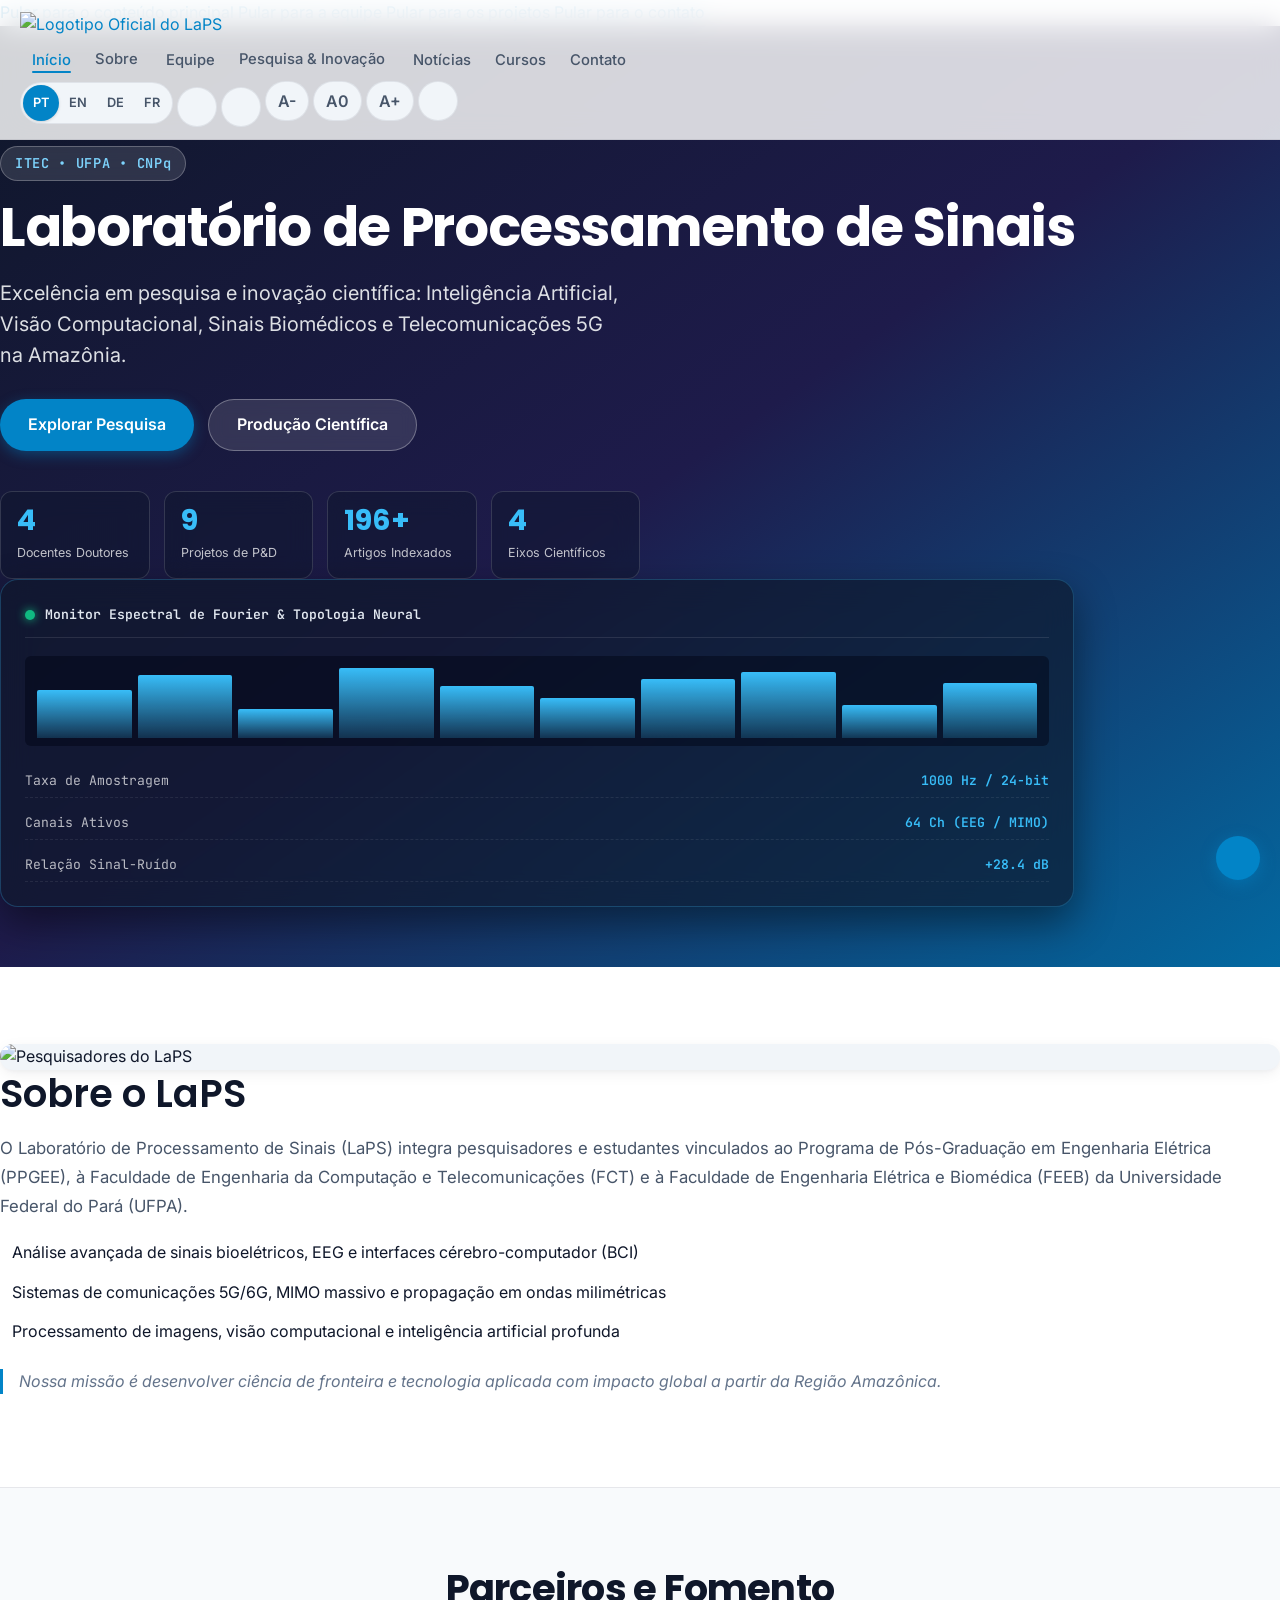
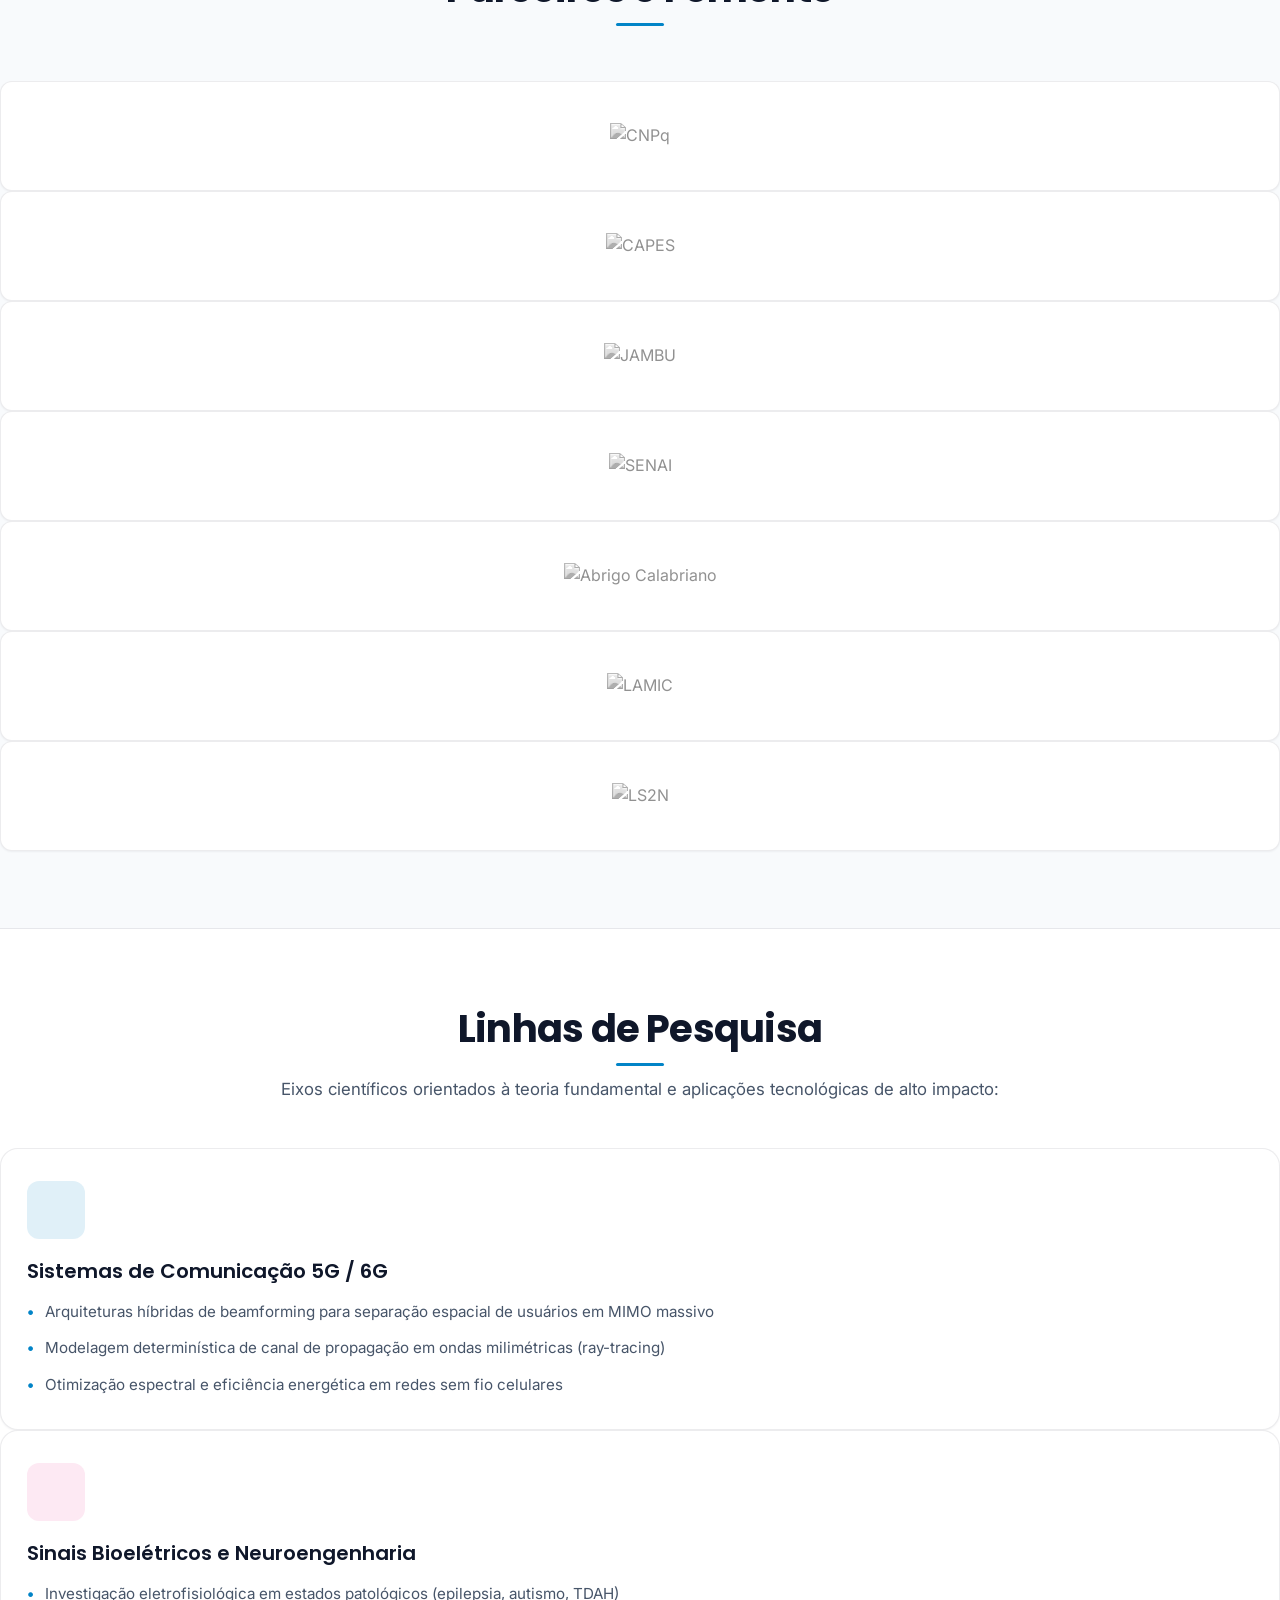
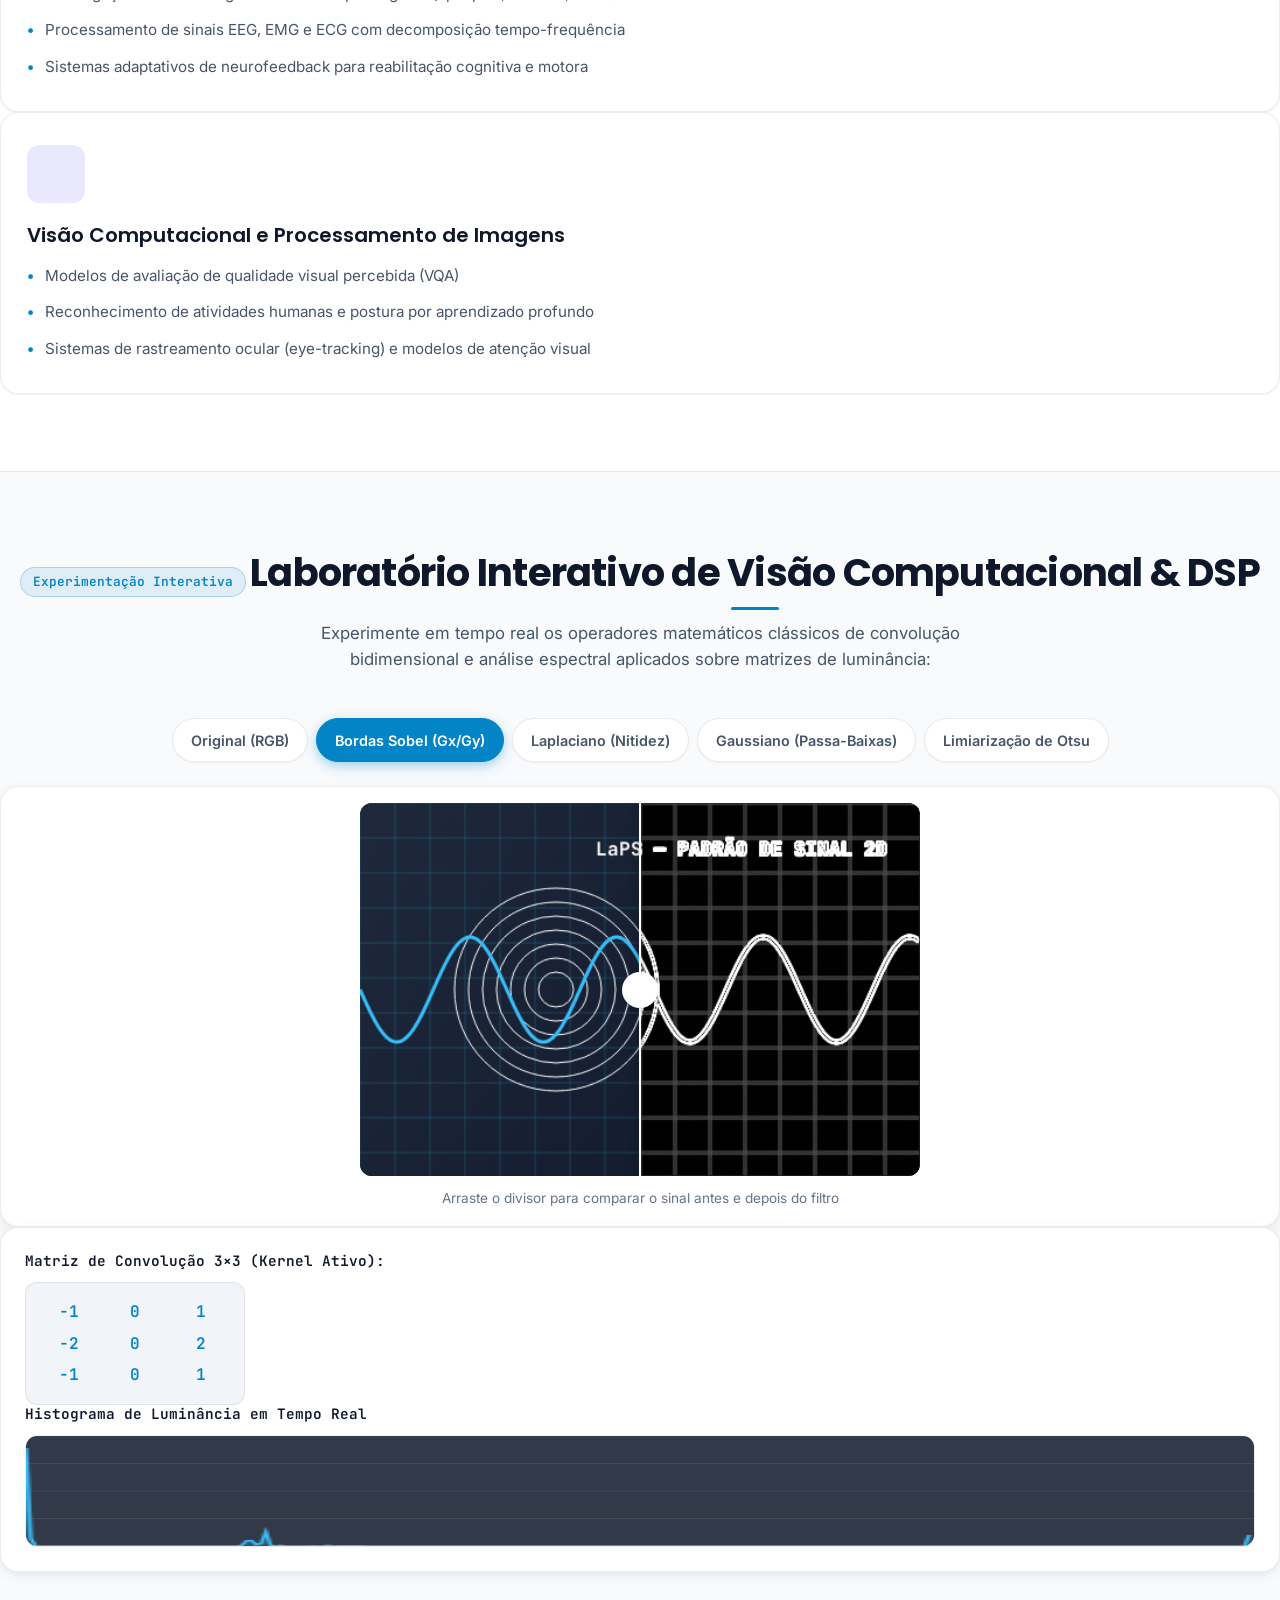
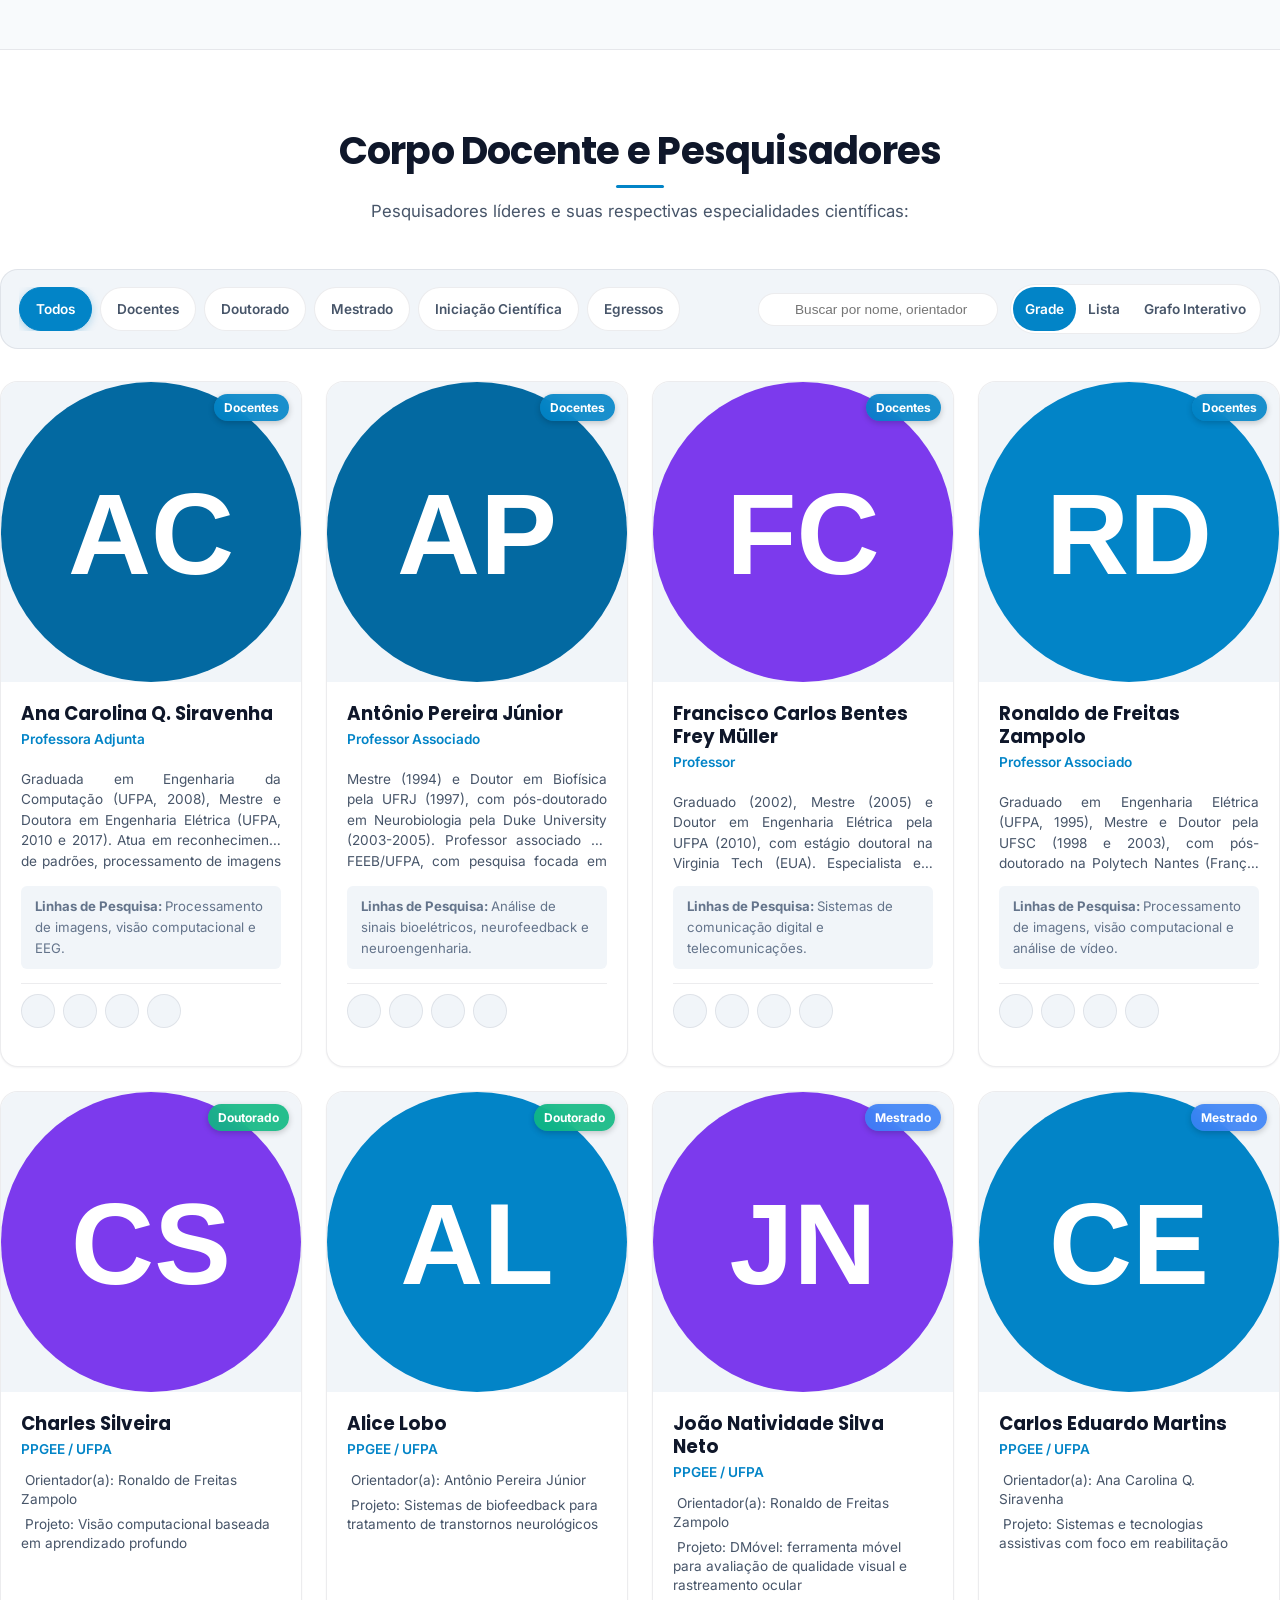
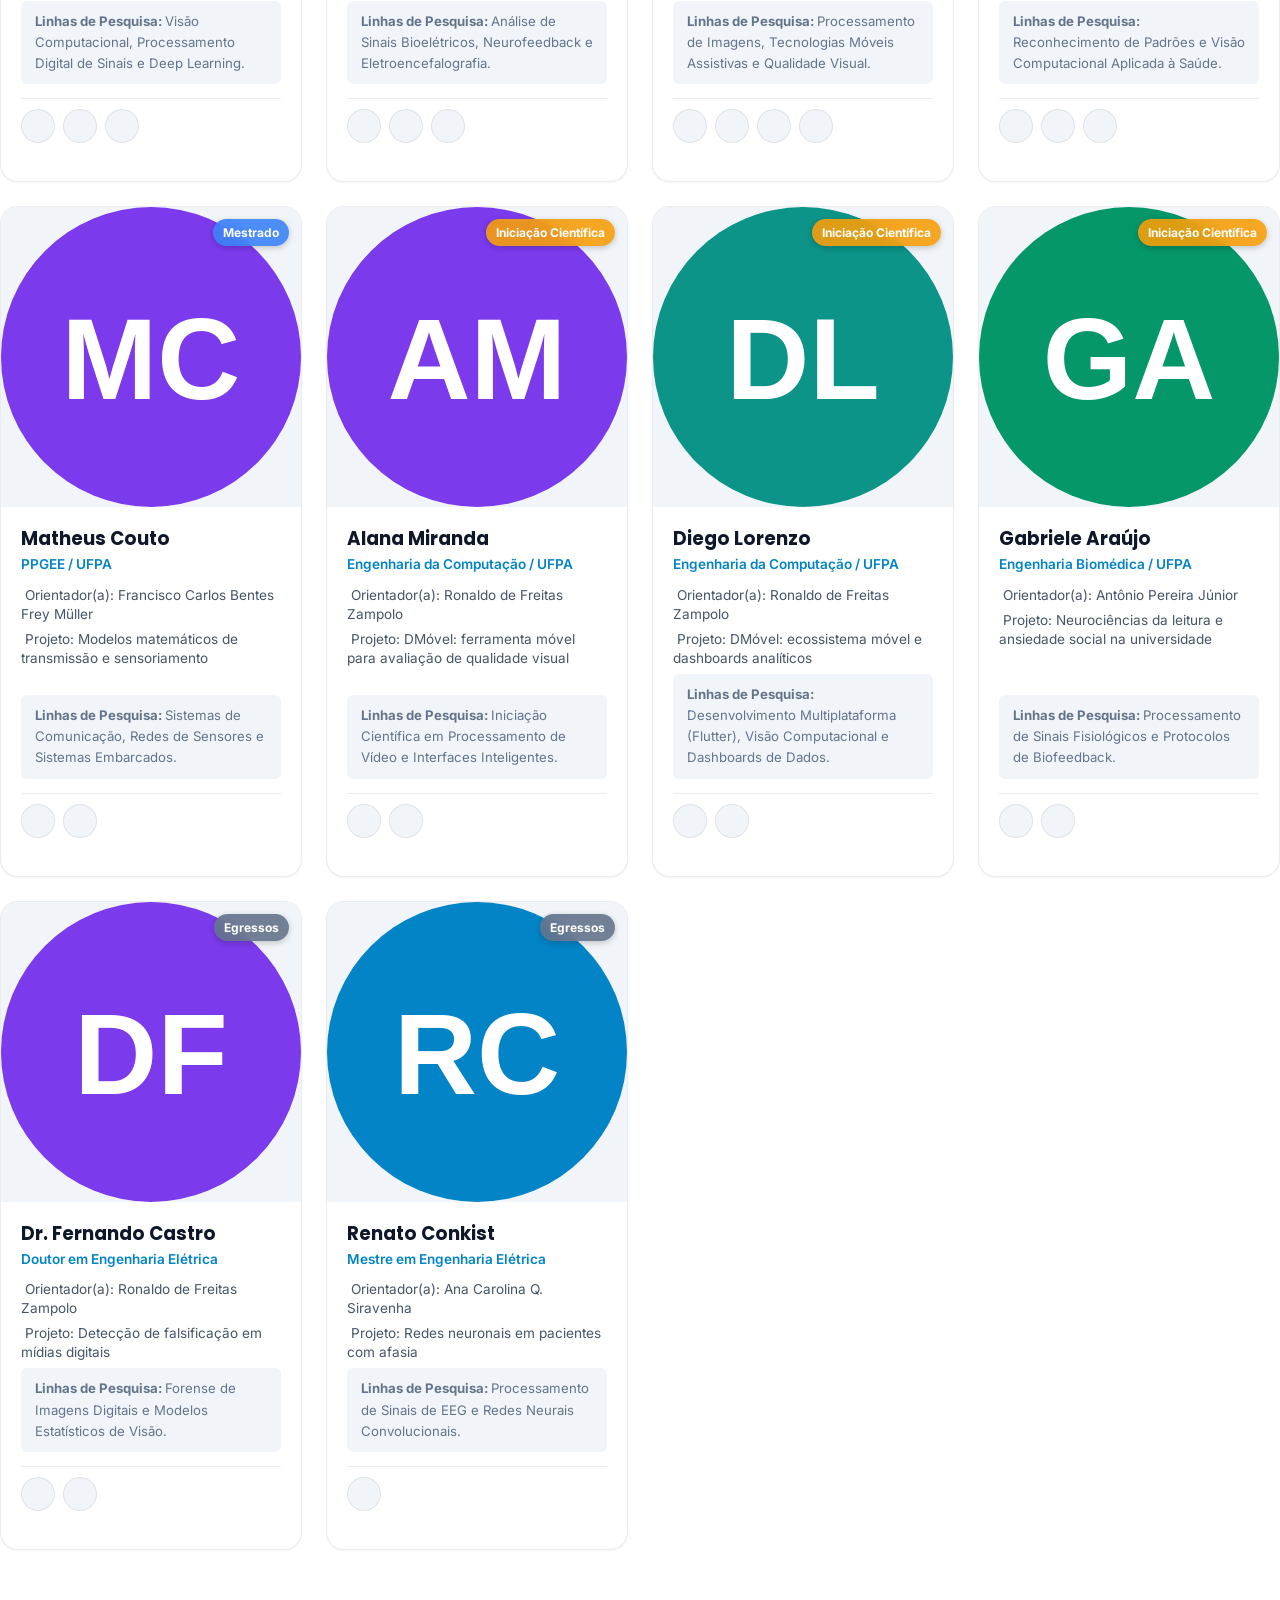
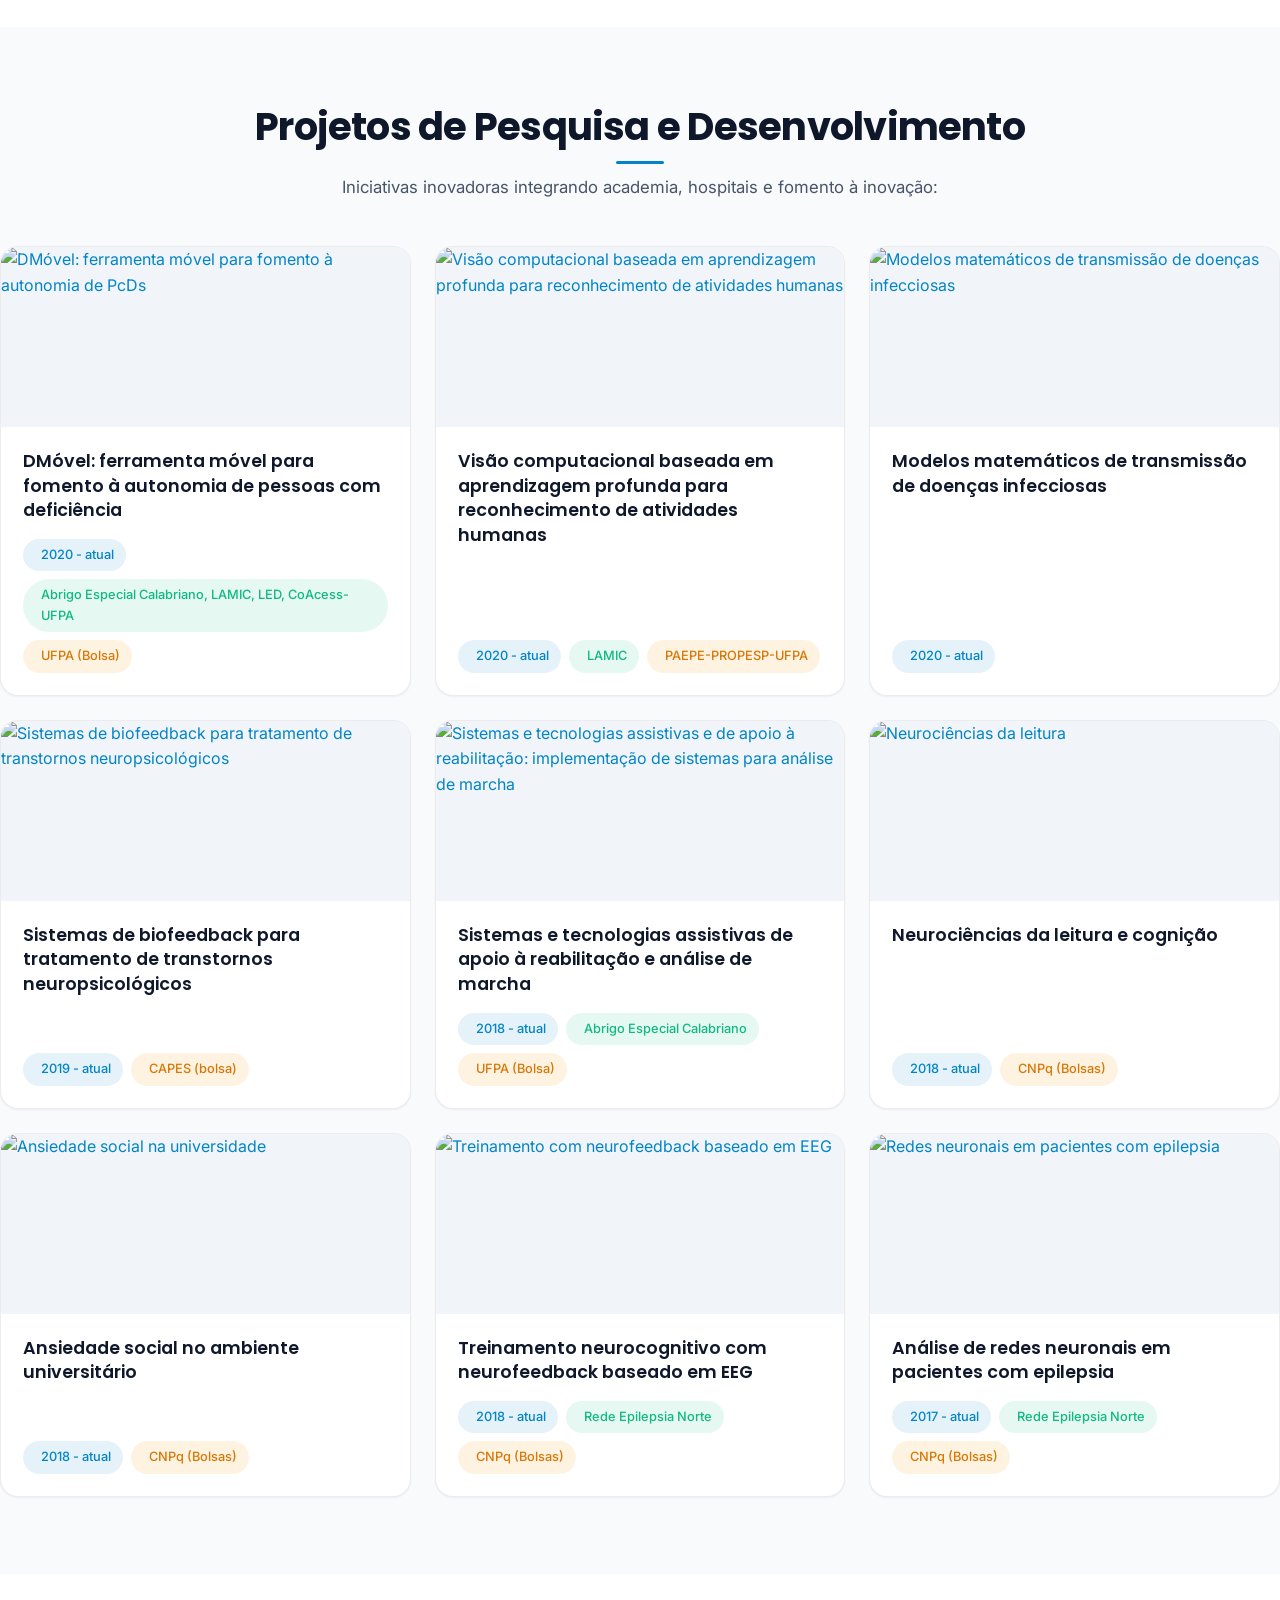
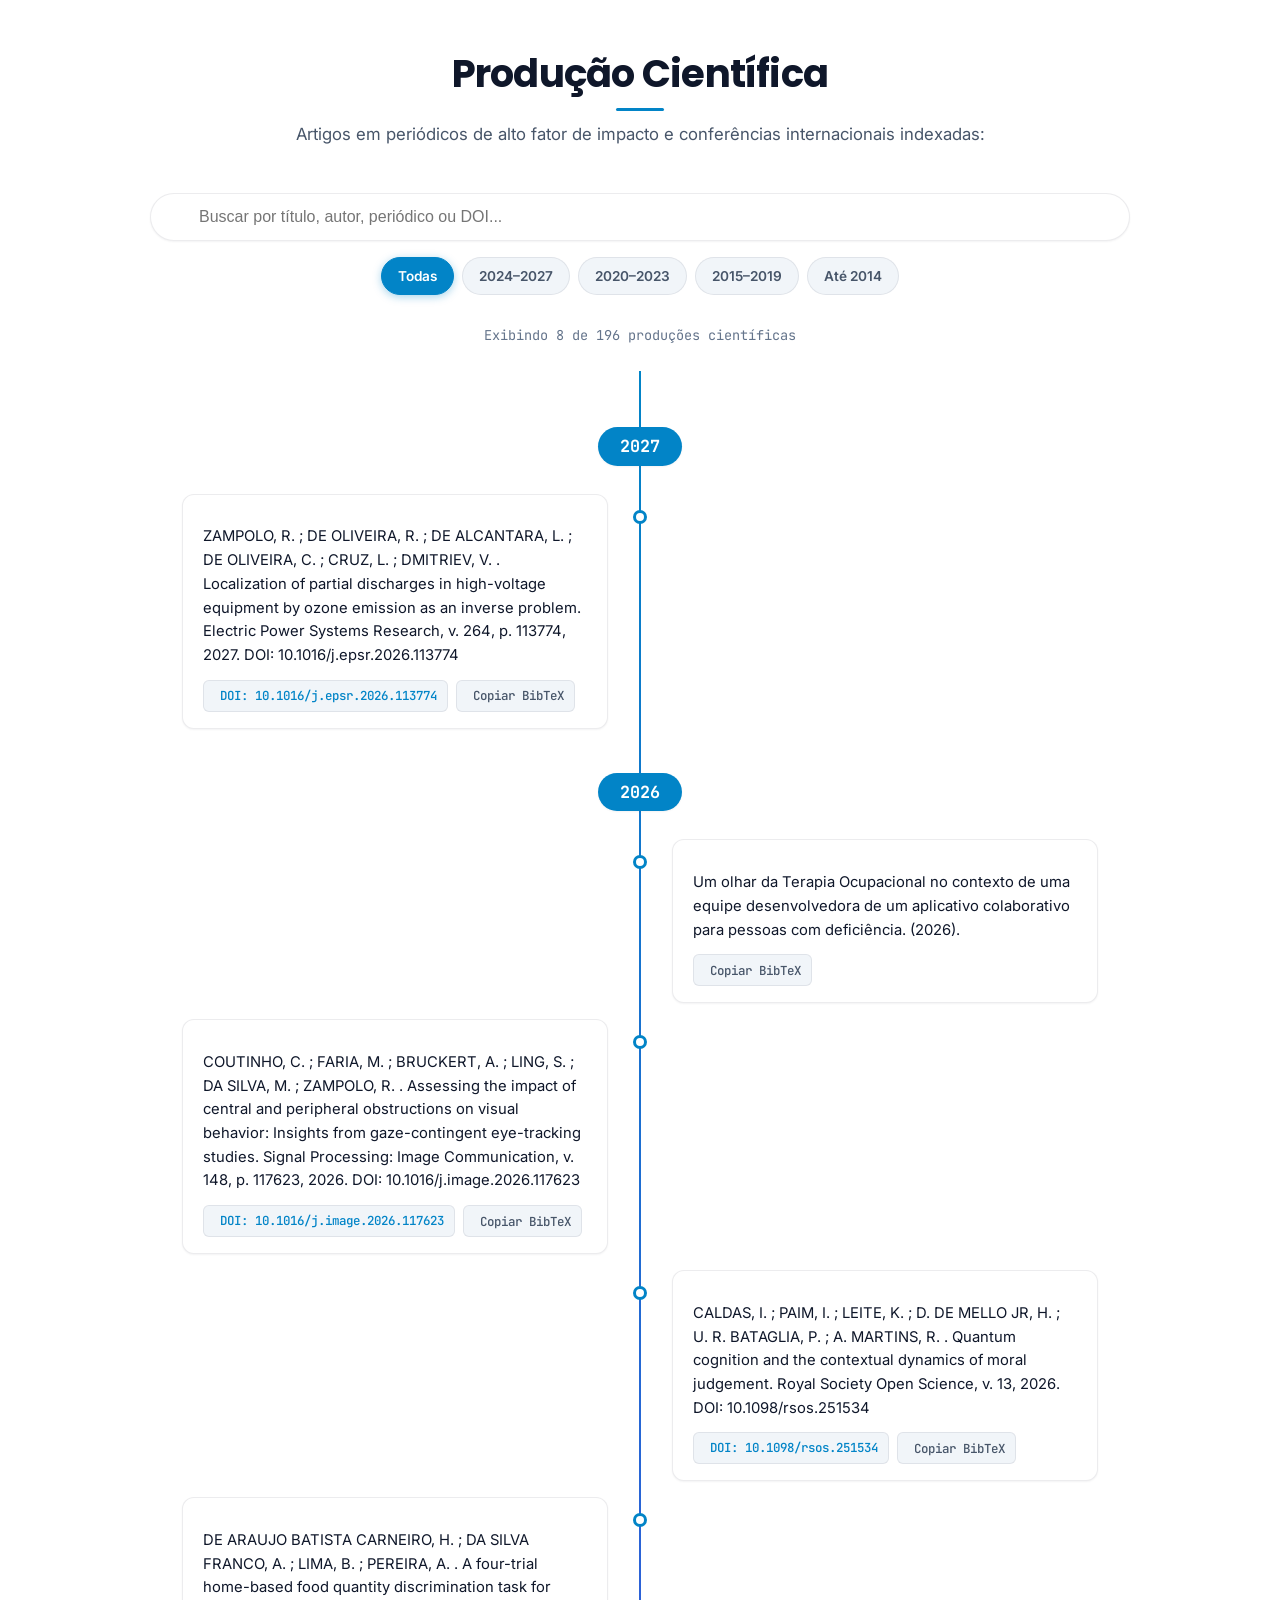
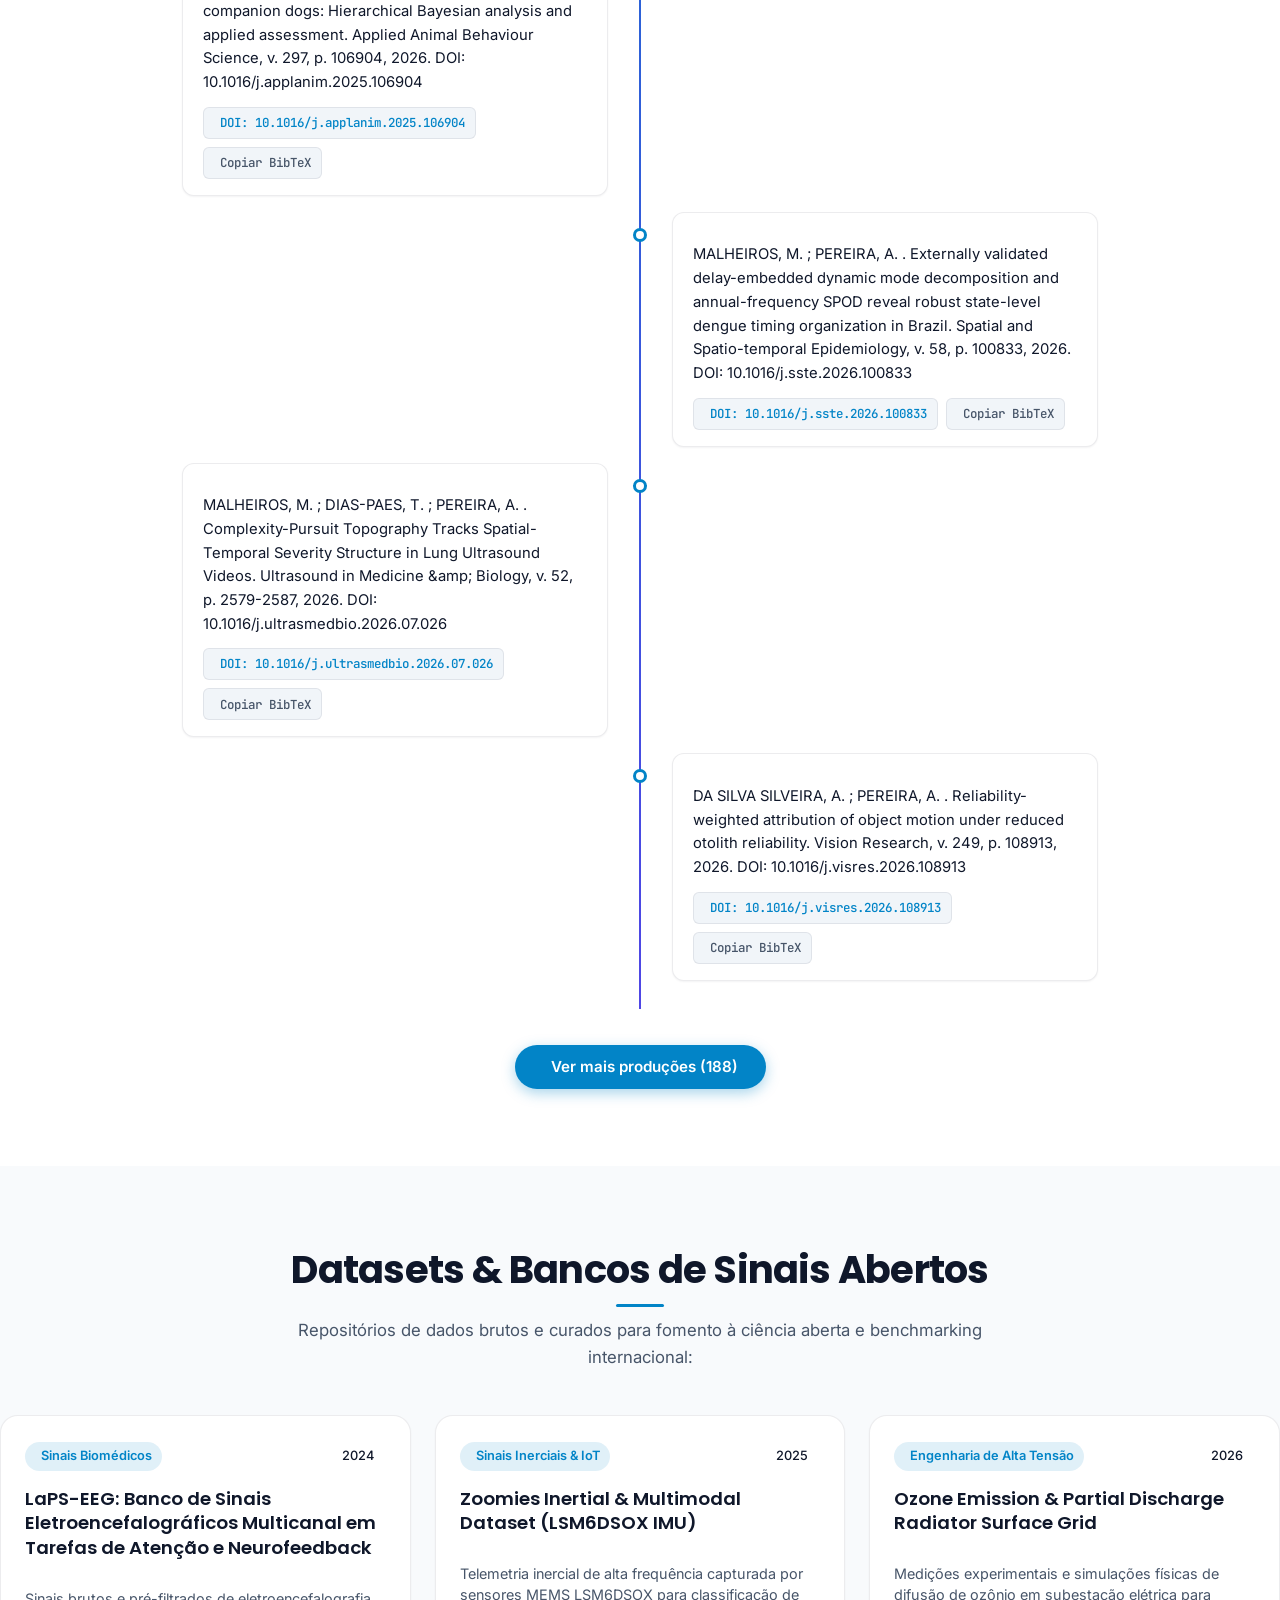
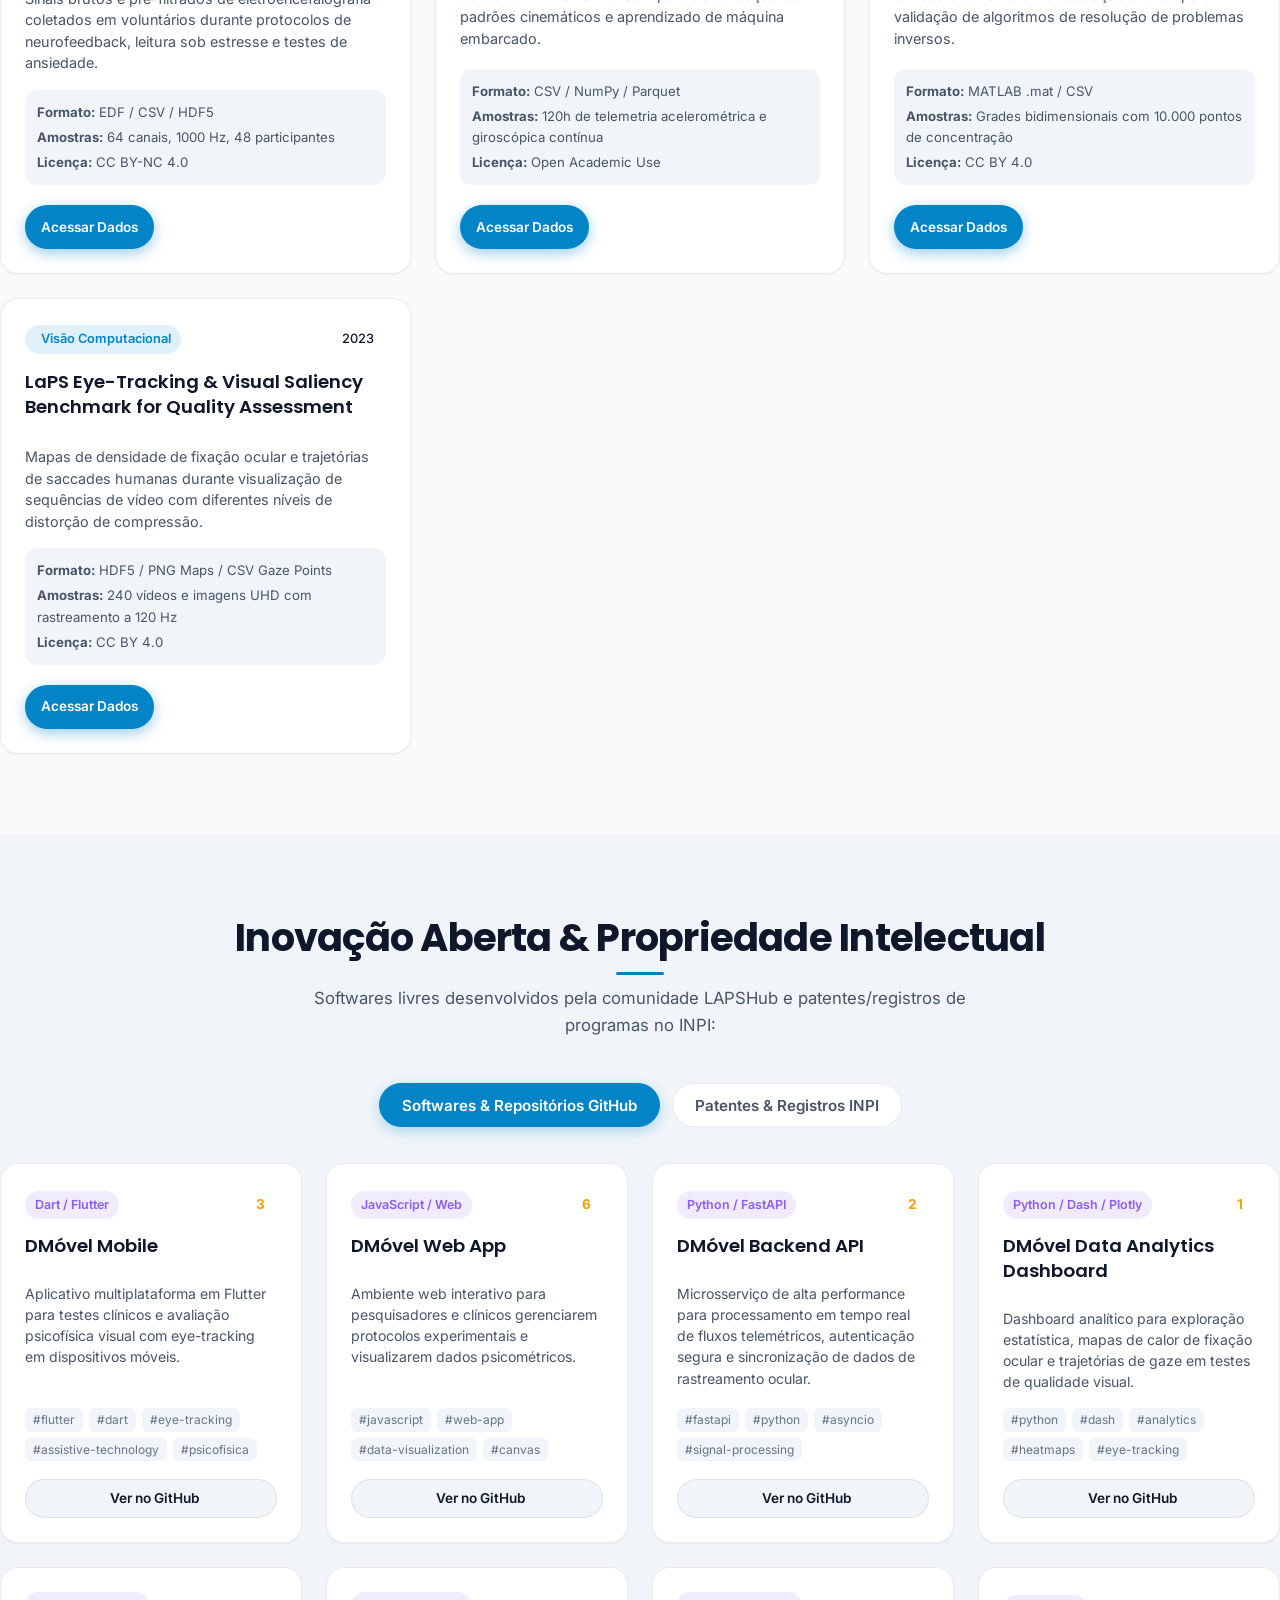
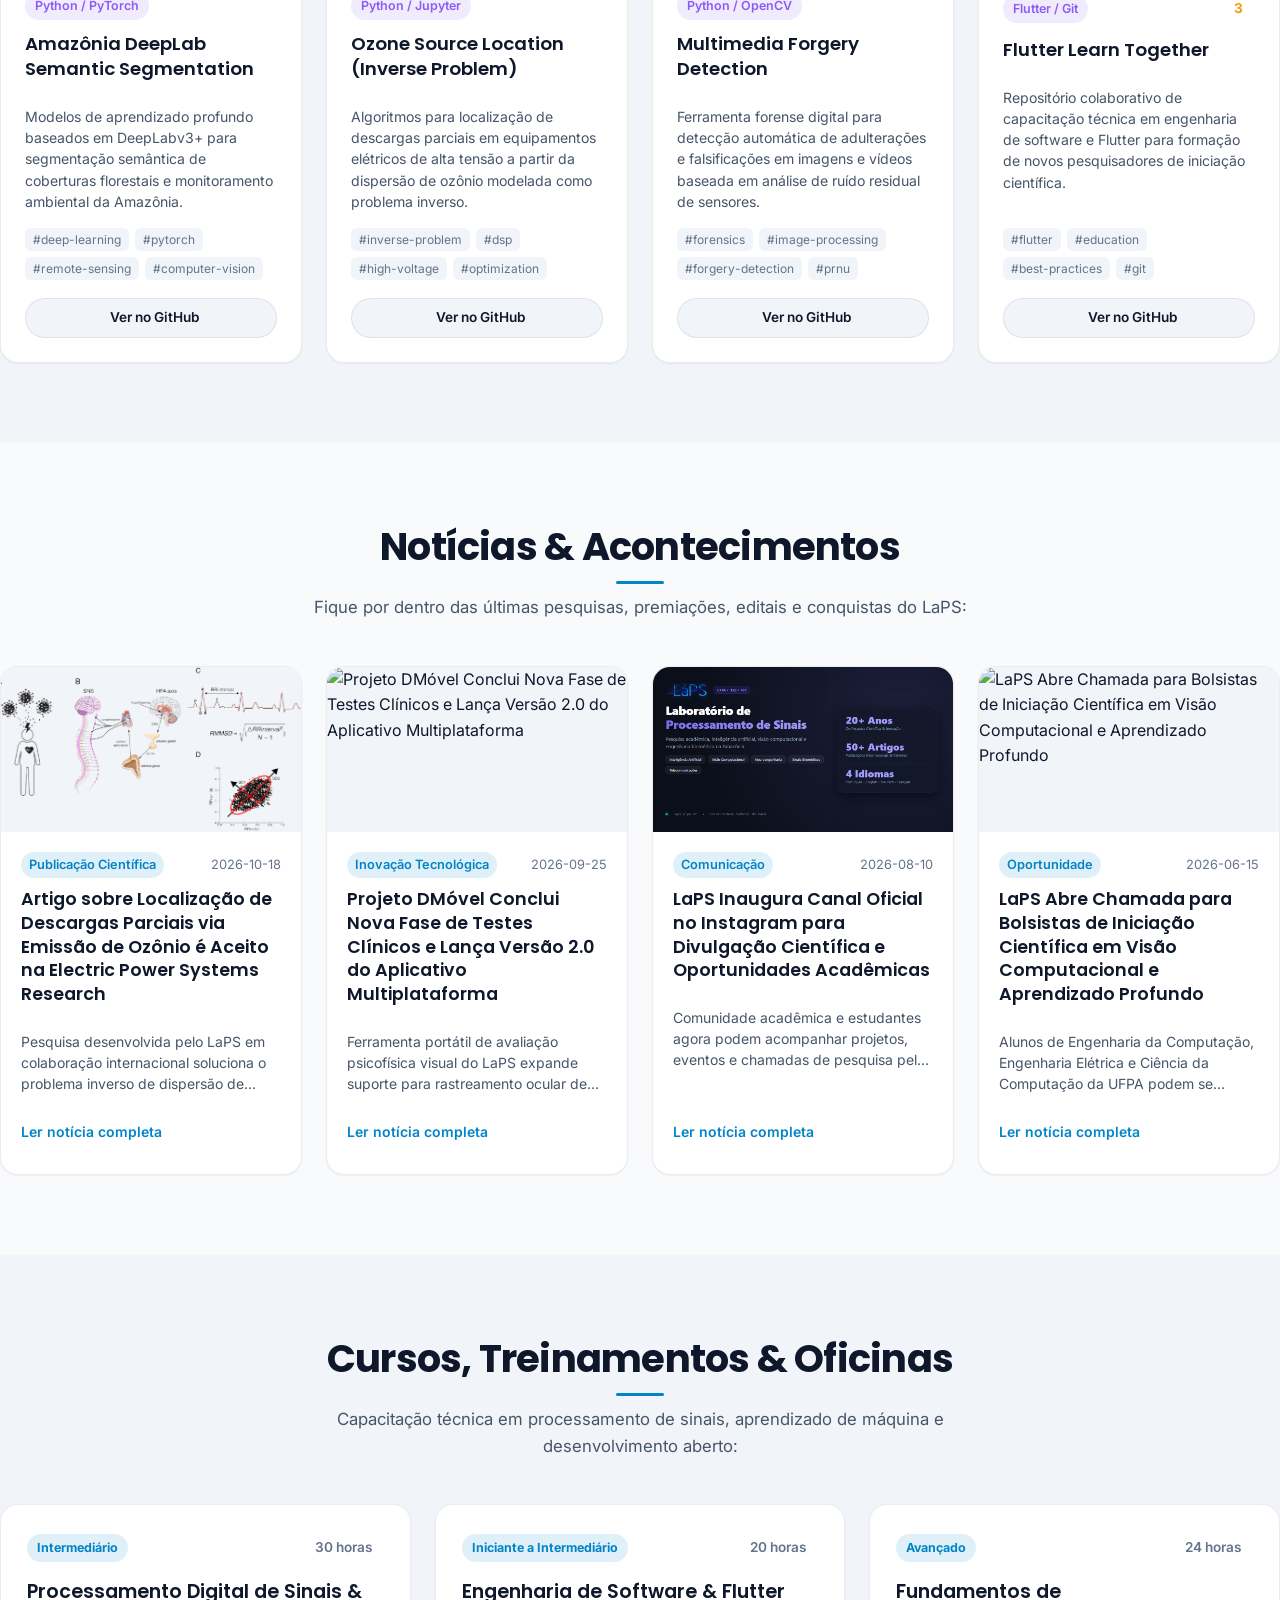
==== commit 81e584a4: "feat(portal): expansão equipe completa, módulos LASSE, grafo 2D, Instagram e a11y v3.0" ====
--- a/index.html
+++ b/index.html
@@ -58,6 +58,11 @@
         "logo": "https://laps.ufpa.br/assets/img/laps_logo.png",
         "image": "https://laps.ufpa.br/assets/img/og-preview.png",
         "description": "Laboratório de pesquisa acadêmica e inovação tecnológica vinculado à Universidade Federal do Pará, atuando em Inteligência Artificial, Processamento de Sinais e Imagens, Visão Computacional e Neuroengenharia.",
+        "sameAs": [
+          "https://www.instagram.com/laps_ufpa/",
+          "https://github.com/LAPSHub",
+          "https://www.facebook.com/lapsufpa/"
+        ],
         "parentOrganization": {
           "@type": "EducationalOrganization",
           "name": "Universidade Federal do Pará",
@@ -135,6 +140,16 @@
 </head>
 
 <body>
+  <!-- SKIP LINKS PARA TECLADO / ACESSIBILIDADE (WCAG AAA) -->
+  <div class="skip-links">
+    <a href="#hero" class="skip-link">Pular para o conteúdo principal</a>
+    <a href="#integrantes" class="skip-link">Pular para a equipe</a>
+    <a href="#projetos" class="skip-link">Pular para os projetos</a>
+    <a href="#contato" class="skip-link">Pular para o contato</a>
+  </div>
+
+  <!-- REGISTRO DINÂMICO PARA LEITORES DE TELA -->
+  <div id="a11y-announcer" class="sr-only" aria-live="polite" aria-atomic="true"></div>
   <!-- ======= CABEÇALHO ======= -->
   <header id="header" class="fixed-top">
     <div class="container-fluid header-inner-container">
@@ -151,13 +166,27 @@
           <nav class="nav-menu">
             <ul>
               <li class="active"><a href="#hero" data-translate="nav.inicio">Início</a></li>
-              <li><a href="#sobre" data-translate="nav.sobre">Sobre</a></li>
-              <li><a href="#parceiros" data-translate="nav.parceiros">Parceiros</a></li>
-              <li><a href="#linhasdepesquisas" data-translate="nav.linhas">Linhas de Pesquisa</a></li>
-              <li><a href="#dsp-showcase" data-translate="nav.dspLab">Laboratório DSP</a></li>
-              <li><a href="#integrantes" data-translate="nav.integrantes">Integrantes</a></li>
-              <li><a href="#projetos" data-translate="nav.projetos">Projetos</a></li>
-              <li><a href="#producao" data-translate="nav.producao">Produção</a></li>
+              <li class="nav-dropdown">
+                <a href="#sobre"><span data-translate="nav.sobre">Sobre</span> <i class="bx bx-chevron-down"></i></a>
+                <ul>
+                  <li><a href="#sobre" data-translate="nav.sobre">Sobre o LaPS</a></li>
+                  <li><a href="#parceiros" data-translate="nav.parceiros">Parceiros</a></li>
+                  <li><a href="#linhasdepesquisas" data-translate="nav.linhas">Linhas de Pesquisa</a></li>
+                  <li><a href="#dsp-showcase" data-translate="nav.dspLab">Laboratório DSP</a></li>
+                </ul>
+              </li>
+              <li><a href="#integrantes" data-translate="nav.integrantes">Equipe</a></li>
+              <li class="nav-dropdown">
+                <a href="#projetos"><span data-translate="nav.pesquisaInovacao">Pesquisa & Inovação</span> <i class="bx bx-chevron-down"></i></a>
+                <ul>
+                  <li><a href="#projetos" data-translate="nav.projetos">Projetos de P&D</a></li>
+                  <li><a href="#producao" data-translate="nav.producao">Produção Científica</a></li>
+                  <li><a href="#datasets" data-translate="nav.datasets">Datasets Abertos</a></li>
+                  <li><a href="#open-source" data-translate="nav.softwares">Softwares & Patentes</a></li>
+                </ul>
+              </li>
+              <li><a href="#noticias" data-translate="nav.noticias">Notícias</a></li>
+              <li><a href="#cursos" data-translate="nav.cursos">Cursos</a></li>
               <li><a href="#contato" data-translate="nav.contato">Contato</a></li>
             </ul>
           </nav>
@@ -179,8 +208,14 @@
           </button>
 
           <!-- Acessibilidade: Escala de Fonte e Alto Contraste -->
+          <!-- Botão Instagram Oficial -->
+          <a href="https://www.instagram.com/laps_ufpa/" target="_blank" rel="noopener noreferrer" class="utility-icon-btn instagram-header-btn" aria-label="Instagram do LaPS" title="Instagram @laps_ufpa">
+            <i class="bx bxl-instagram"></i>
+          </a>
+
           <div class="a11y-controls" role="group" aria-label="Controles de Acessibilidade">
             <button type="button" id="a11y-font-minus" class="a11y-btn" aria-label="Diminuir tamanho da fonte" title="Diminuir fonte">A-</button>
+            <button type="button" id="a11y-font-reset" class="a11y-btn" aria-label="Redefinir tamanho da fonte" title="Redefinir fonte">A0</button>
             <button type="button" id="a11y-font-plus" class="a11y-btn" aria-label="Aumentar tamanho da fonte" title="Aumentar fonte">A+</button>
             <button type="button" id="a11y-contrast-btn" class="utility-icon-btn" aria-label="Alternar alto contraste" title="Alto contraste">
               <i class="bx bx-adjust"></i>
@@ -536,6 +571,82 @@
     </section>
     <!-- FIM PRODUÇÃO -->
 
+    <!-- ======= DATASETS CIENTÍFICOS ======= -->
+    <section id="datasets" class="datasets-section">
+      <div class="container" data-aos="fade-up">
+        <div class="section-title">
+          <h2 data-translate="datasets.title">Datasets & Bancos de Sinais Abertos</h2>
+          <p data-translate="datasets.subtitle">Repositórios de dados brutos e curados para fomento à ciência aberta e benchmarking internacional:</p>
+        </div>
+
+        <div id="datasets-container">
+          <div class="text-center py-5">
+            <div class="spinner-border text-primary" role="status">
+              <span class="sr-only">Carregando datasets...</span>
+            </div>
+          </div>
+        </div>
+      </div>
+    </section>
+    <!-- FIM DATASETS -->
+
+    <!-- ======= SOFTWARES OPEN SOURCE & PATENTES ======= -->
+    <section id="open-source" class="open-source-section">
+      <div class="container" data-aos="fade-up">
+        <div class="section-title">
+          <h2 data-translate="softwares.title">Inovação Aberta & Propriedade Intelectual</h2>
+          <p data-translate="softwares.subtitle">Softwares livres desenvolvidos pela comunidade LAPSHub e patentes/registros de programas no INPI:</p>
+        </div>
+
+        <div id="open-source-container">
+          <div class="text-center py-5">
+            <div class="spinner-border text-primary" role="status">
+              <span class="sr-only">Carregando softwares e patentes...</span>
+            </div>
+          </div>
+        </div>
+      </div>
+    </section>
+    <!-- FIM SOFTWARES OPEN SOURCE & PATENTES -->
+
+    <!-- ======= NOTÍCIAS & COMUNICADOS ======= -->
+    <section id="noticias" class="noticias-section">
+      <div class="container" data-aos="fade-up">
+        <div class="section-title">
+          <h2 data-translate="noticias.title">Notícias & Acontecimentos</h2>
+          <p data-translate="noticias.subtitle">Fique por dentro das últimas pesquisas, premiações, editais e conquistas do LaPS:</p>
+        </div>
+
+        <div id="noticias-container">
+          <div class="text-center py-5">
+            <div class="spinner-border text-primary" role="status">
+              <span class="sr-only">Carregando notícias...</span>
+            </div>
+          </div>
+        </div>
+      </div>
+    </section>
+    <!-- FIM NOTÍCIAS -->
+
+    <!-- ======= CURSOS & WORKSHOPS ======= -->
+    <section id="cursos" class="cursos-section">
+      <div class="container" data-aos="fade-up">
+        <div class="section-title">
+          <h2 data-translate="cursos.title">Cursos, Treinamentos & Oficinas</h2>
+          <p data-translate="cursos.subtitle">Capacitação técnica em processamento de sinais, aprendizado de máquina e desenvolvimento aberto:</p>
+        </div>
+
+        <div id="cursos-container">
+          <div class="text-center py-5">
+            <div class="spinner-border text-primary" role="status">
+              <span class="sr-only">Carregando cursos...</span>
+            </div>
+          </div>
+        </div>
+      </div>
+    </section>
+    <!-- FIM CURSOS -->
+
     <!-- ======= CONTATO ======= -->
     <section id="contato" class="contact-section">
       <div class="container" data-aos="fade-up">
@@ -544,7 +655,7 @@
         </div>
 
         <div class="row">
-          <div class="col-lg-6 mb-4">
+          <div class="col-lg-3 col-md-6 mb-4">
             <div class="contact-info-card">
               <i class="bx bx-map"></i>
               <h3 data-translate="contact.addressTitle">Localização</h3>
@@ -569,6 +680,15 @@
               <i class="bx bx-phone-call"></i>
               <h3 data-translate="contact.phoneTitle">Telefone Institucional</h3>
               <p><a href="tel:+559132017674">+55 (91) 3201-7674</a></p>
+            </div>
+          </div>
+
+          <div class="col-lg-3 col-md-6 mb-4">
+            <div class="contact-info-card instagram-community-card">
+              <i class="bx bxl-instagram"></i>
+              <h3 data-translate="instagram.cardTitle">Instagram Oficial</h3>
+              <p><a href="https://www.instagram.com/laps_ufpa/" target="_blank" rel="noopener noreferrer">@laps_ufpa</a></p>
+              <span class="instagram-subtext" data-translate="instagram.cardSubtitle">Acompanhe bastidores, eventos e pesquisas</span>
             </div>
           </div>
         </div>
@@ -607,18 +727,19 @@
             <ul>
               <li><i class="bx bx-chevron-right"></i> <a href="#hero" data-translate="nav.inicio">Início</a></li>
               <li><i class="bx bx-chevron-right"></i> <a href="#sobre" data-translate="nav.sobre">Sobre</a></li>
-              <li><i class="bx bx-chevron-right"></i> <a href="#parceiros" data-translate="nav.parceiros">Parceiros</a></li>
-              <li><i class="bx bx-chevron-right"></i> <a href="#integrantes" data-translate="nav.integrantes">Integrantes</a></li>
+              <li><i class="bx bx-chevron-right"></i> <a href="#integrantes" data-translate="nav.integrantes">Equipe</a></li>
+              <li><i class="bx bx-chevron-right"></i> <a href="#noticias" data-translate="nav.noticias">Notícias</a></li>
+              <li><i class="bx bx-chevron-right"></i> <a href="#cursos" data-translate="nav.cursos">Cursos</a></li>
             </ul>
           </div>
 
           <div class="col-lg-3 col-md-6 mb-4 footer-links">
-            <h4 data-translate="footer.researchLinks">Eixos de Atuação</h4>
+            <h4 data-translate="footer.researchLinks">Pesquisa & Inovação</h4>
             <ul>
-              <li><i class="bx bx-chevron-right"></i> <a href="#linhasdepesquisas" data-translate="nav.linhas">Linhas de pesquisa</a></li>
-              <li><i class="bx bx-chevron-right"></i> <a href="#dsp-showcase" data-translate="nav.dspLab">Laboratório DSP</a></li>
               <li><i class="bx bx-chevron-right"></i> <a href="#projetos" data-translate="nav.projetos">Projetos</a></li>
               <li><i class="bx bx-chevron-right"></i> <a href="#producao" data-translate="nav.producao">Produção</a></li>
+              <li><i class="bx bx-chevron-right"></i> <a href="#datasets" data-translate="nav.datasets">Datasets</a></li>
+              <li><i class="bx bx-chevron-right"></i> <a href="#open-source" data-translate="nav.softwares">Softwares & Patentes</a></li>
             </ul>
           </div>
 
@@ -645,6 +766,7 @@
         </div>
         <div class="col-md-4 text-center text-md-right">
           <div class="social-links-footer">
+            <a href="https://www.instagram.com/laps_ufpa/" target="_blank" rel="noopener noreferrer" aria-label="Instagram do LaPS"><i class="bx bxl-instagram"></i></a>
             <a href="https://github.com/LAPSHub" target="_blank" rel="noopener noreferrer" aria-label="GitHub do LaPS"><i class="bx bxl-github"></i></a>
             <a href="https://www.facebook.com/lapsufpa/" target="_blank" rel="noopener noreferrer" aria-label="Facebook do LaPS"><i class="bx bxl-facebook"></i></a>
             <a href="mailto:laps@ufpa.br" aria-label="E-mail institucional"><i class="bx bx-envelope"></i></a>
--- a/assets/css/style.css
+++ b/assets/css/style.css
@@ -1814,3 +1814,1192 @@
     display: none !important;
   }
 }
+
+/* ==============================================================
+   14. EXPANSÃO LASSE: NAV DROPDOWNS, INSTAGRAM, EQUIPE, DATASETS,
+       OPEN SOURCE, PATENTES, NOTÍCIAS & CURSOS (AAA STANDARD)
+   ============================================================== */
+
+/* --- Dropdowns no Menu Desktop --- */
+.nav-menu .nav-dropdown {
+  position: relative;
+}
+
+.nav-menu .nav-dropdown > a {
+  display: inline-flex;
+  align-items: center;
+  gap: 4px;
+}
+
+.nav-menu .nav-dropdown > a i {
+  font-size: 1rem;
+  transition: transform var(--transition-fast);
+}
+
+.nav-menu .nav-dropdown:hover > a i,
+.nav-menu .nav-dropdown:focus-within > a i {
+  transform: rotate(180deg);
+}
+
+.nav-menu .nav-dropdown ul {
+  position: absolute;
+  top: 100%;
+  left: 0;
+  z-index: 1000;
+  display: block;
+  min-width: 220px;
+  padding: 8px 0;
+  margin: 6px 0 0 0;
+  background: var(--bg-surface-elevated);
+  border: 1px solid var(--border-subtle);
+  border-radius: var(--radius-md);
+  box-shadow: var(--shadow-lg);
+  opacity: 0;
+  visibility: hidden;
+  transform: translateY(8px);
+  transition: all var(--transition-normal);
+  backdrop-filter: blur(12px);
+}
+
+.nav-menu .nav-dropdown:hover ul,
+.nav-menu .nav-dropdown:focus-within ul {
+  opacity: 1;
+  visibility: visible;
+  transform: translateY(0);
+}
+
+.nav-menu .nav-dropdown ul li {
+  padding: 0;
+  width: 100%;
+}
+
+.nav-menu .nav-dropdown ul a {
+  display: block;
+  padding: 8px 18px;
+  font-size: 0.88rem;
+  color: var(--text-secondary);
+  border-radius: 0;
+  transition: all var(--transition-fast);
+}
+
+.nav-menu .nav-dropdown ul a::after {
+  display: none;
+}
+
+.nav-menu .nav-dropdown ul a:hover,
+.nav-menu .nav-dropdown ul .active > a {
+  color: var(--color-primary);
+  background: var(--bg-surface-subtle);
+  padding-left: 22px;
+}
+
+/* Mobile Nav Dropdowns */
+.mobile-nav .nav-dropdown ul {
+  padding-left: 14px;
+  border-left: 2px solid var(--border-subtle);
+  margin-top: 4px;
+  margin-bottom: 8px;
+}
+
+.mobile-nav .nav-dropdown > a {
+  font-weight: 600;
+}
+
+/* --- Instagram Button no Header & Card no Contato --- */
+.instagram-header-btn {
+  color: #E1306C;
+  font-size: 1.15rem;
+}
+
+.instagram-header-btn:hover {
+  color: #C13584;
+  border-color: #E1306C;
+  background: rgba(225, 48, 108, 0.08);
+  box-shadow: 0 0 12px rgba(225, 48, 108, 0.25);
+}
+
+.instagram-community-card {
+  position: relative;
+  overflow: hidden;
+  border-left: 4px solid #E1306C;
+  transition: all var(--transition-normal);
+}
+
+.instagram-community-card:hover {
+  transform: translateY(-4px);
+  box-shadow: 0 10px 24px -4px rgba(225, 48, 108, 0.2);
+  border-color: #C13584;
+}
+
+.instagram-community-card i {
+  color: #E1306C;
+  font-size: 2rem;
+  margin-bottom: 12px;
+}
+
+.instagram-subtext {
+  display: block;
+  font-size: 0.825rem;
+  color: var(--text-muted);
+  margin-top: 6px;
+}
+
+/* --- Equipe: Toolbar, Pílulas, Busca & Seletor de Visão --- */
+.team-toolbar {
+  display: flex;
+  flex-wrap: wrap;
+  align-items: center;
+  justify-content: space-between;
+  gap: 14px;
+  margin-bottom: 32px;
+  padding: 14px 18px;
+  background: var(--bg-surface-subtle);
+  border: 1px solid var(--border-subtle);
+  border-radius: var(--radius-lg);
+}
+
+.team-category-pills {
+  display: flex;
+  flex-wrap: wrap;
+  gap: 8px;
+  overflow-x: auto;
+  scrollbar-width: none;
+}
+
+.team-category-pills::-webkit-scrollbar {
+  display: none;
+}
+
+.team-pill-btn {
+  background: var(--bg-surface);
+  border: 1px solid var(--border-subtle);
+  color: var(--text-secondary);
+  font-size: 0.85rem;
+  font-weight: 600;
+  padding: 8px 16px;
+  border-radius: var(--radius-pill);
+  transition: all var(--transition-fast);
+  white-space: nowrap;
+}
+
+.team-pill-btn:hover {
+  color: var(--color-primary);
+  border-color: var(--color-primary);
+}
+
+.team-pill-btn.active {
+  background: var(--color-primary);
+  color: #FFFFFF;
+  border-color: var(--color-primary);
+  box-shadow: 0 2px 8px rgba(2, 132, 199, 0.3);
+}
+
+.team-right-controls {
+  display: flex;
+  align-items: center;
+  gap: 12px;
+  flex-wrap: wrap;
+}
+
+.team-search-box {
+  position: relative;
+  min-width: 240px;
+}
+
+.team-search-icon {
+  position: absolute;
+  left: 12px;
+  top: 50%;
+  transform: translateY(-50%);
+  color: var(--text-muted);
+  font-size: 1.1rem;
+}
+
+.team-search-input {
+  width: 100%;
+  padding: 8px 14px 8px 36px;
+  font-size: 0.85rem;
+  background: var(--bg-surface);
+  border: 1px solid var(--border-subtle);
+  border-radius: var(--radius-pill);
+  color: var(--text-primary);
+  outline: none;
+  transition: all var(--transition-fast);
+}
+
+.team-search-input:focus {
+  border-color: var(--color-primary);
+  box-shadow: 0 0 0 3px rgba(2, 132, 199, 0.15);
+}
+
+.team-view-switcher {
+  display: inline-flex;
+  align-items: center;
+  background: var(--bg-surface);
+  border: 1px solid var(--border-subtle);
+  border-radius: var(--radius-pill);
+  padding: 2px;
+}
+
+.team-view-btn {
+  background: transparent;
+  border: none;
+  color: var(--text-secondary);
+  font-size: 0.85rem;
+  font-weight: 600;
+  padding: 6px 12px;
+  border-radius: var(--radius-pill);
+  display: inline-flex;
+  align-items: center;
+  transition: all var(--transition-fast);
+}
+
+.team-view-btn:hover {
+  color: var(--text-primary);
+}
+
+.team-view-btn.active {
+  background: var(--color-primary);
+  color: #FFFFFF;
+}
+
+/* --- Equipe: Grade (Grid Cards) --- */
+.team-cards-grid {
+  display: grid;
+  grid-template-columns: repeat(auto-fill, minmax(280px, 1fr));
+  gap: 24px;
+}
+
+.member-card {
+  background: var(--bg-surface);
+  border: 1px solid var(--border-subtle);
+  border-radius: var(--radius-lg);
+  overflow: hidden;
+  box-shadow: var(--shadow-sm);
+  transition: transform var(--transition-normal), box-shadow var(--transition-normal);
+  display: flex;
+  flex-direction: column;
+}
+
+.member-card:hover {
+  transform: translateY(-4px);
+  box-shadow: var(--shadow-md);
+}
+
+.member-img-wrap {
+  position: relative;
+  width: 100%;
+  padding-top: 72%;
+  overflow: hidden;
+  background: var(--bg-surface-subtle);
+}
+
+.member-photo {
+  position: absolute;
+  top: 0;
+  left: 0;
+  width: 100%;
+  height: 100%;
+  object-fit: cover;
+  object-position: center top;
+  transition: transform var(--transition-normal);
+}
+
+.member-card:hover .member-photo {
+  transform: scale(1.03);
+}
+
+.member-badge-category {
+  position: absolute;
+  top: 12px;
+  right: 12px;
+  font-size: 0.75rem;
+  font-weight: 700;
+  padding: 4px 10px;
+  border-radius: var(--radius-pill);
+  backdrop-filter: blur(8px);
+  box-shadow: 0 2px 6px rgba(0, 0, 0, 0.2);
+}
+
+.badge-cat-professores {
+  background: rgba(2, 132, 199, 0.9);
+  color: #FFFFFF;
+}
+
+.badge-cat-doutorandos {
+  background: rgba(16, 185, 129, 0.9);
+  color: #FFFFFF;
+}
+
+.badge-cat-mestrandos {
+  background: rgba(59, 130, 246, 0.9);
+  color: #FFFFFF;
+}
+
+.badge-cat-graduandos {
+  background: rgba(245, 158, 11, 0.9);
+  color: #FFFFFF;
+}
+
+.badge-cat-egressos {
+  background: rgba(100, 116, 139, 0.9);
+  color: #FFFFFF;
+}
+
+.member-body {
+  padding: 20px;
+  display: flex;
+  flex-direction: column;
+  flex-grow: 1;
+}
+
+.member-name {
+  font-size: 1.15rem;
+  margin-bottom: 4px;
+}
+
+.member-subtitle {
+  font-size: 0.85rem;
+  font-weight: 600;
+  color: var(--color-primary);
+  margin-bottom: 10px;
+}
+
+.member-advisor-row,
+.member-project-row {
+  font-size: 0.85rem;
+  color: var(--text-secondary);
+  margin-bottom: 6px;
+  line-height: 1.4;
+}
+
+.member-advisor-row i,
+.member-project-row i {
+  color: var(--color-primary);
+  margin-right: 4px;
+}
+
+.member-bio {
+  font-size: 0.85rem;
+  color: var(--text-secondary);
+  line-height: 1.5;
+  margin-top: 8px;
+  margin-bottom: 12px;
+  display: -webkit-box;
+  -webkit-line-clamp: 4;
+  -webkit-box-orient: vertical;
+  overflow: hidden;
+}
+
+.member-research-lines {
+  font-size: 0.825rem;
+  color: var(--text-muted);
+  margin-bottom: 14px;
+  margin-top: auto;
+}
+
+.member-social-links {
+  display: flex;
+  gap: 8px;
+  flex-wrap: wrap;
+  padding-top: 10px;
+  border-top: 1px solid var(--border-subtle);
+}
+
+.academic-icon-btn {
+  width: 34px;
+  height: 34px;
+  border-radius: 50%;
+  background: var(--bg-surface-subtle);
+  border: 1px solid var(--border-subtle);
+  display: inline-flex;
+  align-items: center;
+  justify-content: center;
+  color: var(--text-secondary);
+  font-size: 1.1rem;
+  transition: all var(--transition-fast);
+}
+
+.academic-icon-btn:hover {
+  color: var(--color-primary);
+  border-color: var(--color-primary);
+  background: var(--bg-surface);
+}
+
+/* --- Equipe: Lista Compacta --- */
+.team-list-container {
+  background: var(--bg-surface);
+  border: 1px solid var(--border-subtle);
+  border-radius: var(--radius-lg);
+  box-shadow: var(--shadow-sm);
+  overflow: hidden;
+}
+
+.team-table {
+  margin-bottom: 0;
+  color: var(--text-primary);
+}
+
+.team-table th {
+  background: var(--bg-surface-subtle);
+  border-bottom: 2px solid var(--border-subtle);
+  font-size: 0.85rem;
+  font-weight: 700;
+  text-transform: uppercase;
+  letter-spacing: 0.5px;
+  color: var(--text-muted);
+  padding: 14px 18px;
+}
+
+.team-table td {
+  padding: 14px 18px;
+  vertical-align: middle;
+  border-top: 1px solid var(--border-subtle);
+  font-size: 0.9rem;
+}
+
+.team-mini-avatar {
+  width: 38px;
+  height: 38px;
+  border-radius: 50%;
+  object-fit: cover;
+  background: var(--bg-surface-subtle);
+}
+
+.team-td-research {
+  max-width: 280px;
+  font-size: 0.85rem;
+  color: var(--text-secondary);
+}
+
+.team-table-link-btn {
+  display: inline-flex;
+  align-items: center;
+  justify-content: center;
+  width: 32px;
+  height: 32px;
+  border-radius: var(--radius-sm);
+  background: var(--bg-surface-subtle);
+  color: var(--text-secondary);
+  font-size: 1rem;
+  transition: all var(--transition-fast);
+}
+
+.team-table-link-btn:hover {
+  color: var(--color-primary);
+  background: var(--bg-surface-elevated);
+}
+
+/* --- Equipe: Grafo Interativo (Canvas Force-Directed) --- */
+.team-graph-container {
+  position: relative;
+  background: var(--bg-surface);
+  border: 1px solid var(--border-subtle);
+  border-radius: var(--radius-lg);
+  overflow: hidden;
+  box-shadow: var(--shadow-md);
+}
+
+.graph-toolbar {
+  display: flex;
+  flex-wrap: wrap;
+  align-items: center;
+  justify-content: space-between;
+  padding: 12px 18px;
+  background: var(--bg-surface-subtle);
+  border-bottom: 1px solid var(--border-subtle);
+  gap: 10px;
+}
+
+.graph-legend {
+  display: flex;
+  flex-wrap: wrap;
+  gap: 14px;
+}
+
+.legend-item {
+  display: inline-flex;
+  align-items: center;
+  font-size: 0.8rem;
+  color: var(--text-secondary);
+  font-weight: 500;
+}
+
+.legend-dot {
+  width: 10px;
+  height: 10px;
+  border-radius: 50%;
+  margin-right: 6px;
+}
+
+.dot-faculty { background: #0284c7; }
+.dot-phd { background: #10b981; }
+.dot-msc { background: #3b82f6; }
+.dot-ic { background: #f59e0b; }
+.dot-alumni { background: #94a3b8; }
+.dot-hub { background: #8b5cf6; }
+
+.graph-zoom-controls {
+  display: flex;
+  gap: 6px;
+}
+
+.graph-btn {
+  background: var(--bg-surface);
+  border: 1px solid var(--border-subtle);
+  color: var(--text-secondary);
+  border-radius: var(--radius-sm);
+  width: 34px;
+  height: 34px;
+  display: inline-flex;
+  align-items: center;
+  justify-content: center;
+  font-size: 1.1rem;
+  transition: all var(--transition-fast);
+}
+
+.graph-btn:hover {
+  color: var(--color-primary);
+  border-color: var(--color-primary);
+}
+
+.team-network-canvas {
+  width: 100%;
+  height: 520px;
+  display: block;
+}
+
+.team-graph-tooltip {
+  position: absolute;
+  pointer-events: none;
+  background: var(--bg-surface-elevated);
+  border: 1px solid var(--border-subtle);
+  border-radius: var(--radius-md);
+  padding: 12px 16px;
+  box-shadow: var(--shadow-lg);
+  font-size: 0.85rem;
+  color: var(--text-primary);
+  max-width: 280px;
+  opacity: 0;
+  visibility: hidden;
+  transform: translateY(4px);
+  transition: opacity 150ms ease, transform 150ms ease;
+  z-index: 20;
+}
+
+.team-graph-tooltip.visible {
+  opacity: 1;
+  visibility: visible;
+  transform: translateY(0);
+}
+
+.tip-header {
+  display: flex;
+  align-items: center;
+  justify-content: space-between;
+  gap: 8px;
+  margin-bottom: 6px;
+  font-weight: 700;
+}
+
+.tip-badge {
+  font-size: 0.72rem;
+  padding: 2px 8px;
+  border-radius: var(--radius-pill);
+}
+
+.tip-row {
+  font-size: 0.8rem;
+  color: var(--text-secondary);
+  margin-top: 4px;
+  line-height: 1.35;
+}
+
+/* --- Seção Datasets Científicos --- */
+.datasets-section {
+  padding: 80px 0;
+  background: var(--bg-primary);
+}
+
+.datasets-grid {
+  display: grid;
+  grid-template-columns: repeat(auto-fill, minmax(320px, 1fr));
+  gap: 24px;
+}
+
+.dataset-card-modern {
+  background: var(--bg-surface);
+  border: 1px solid var(--border-subtle);
+  border-radius: var(--radius-lg);
+  padding: 24px;
+  box-shadow: var(--shadow-sm);
+  display: flex;
+  flex-direction: column;
+  transition: transform var(--transition-normal), box-shadow var(--transition-normal);
+}
+
+.dataset-card-modern:hover {
+  transform: translateY(-4px);
+  box-shadow: var(--shadow-md);
+  border-color: var(--color-primary);
+}
+
+.dataset-header {
+  display: flex;
+  justify-content: space-between;
+  align-items: center;
+  margin-bottom: 14px;
+}
+
+.badge-dataset-cat {
+  background: rgba(2, 132, 199, 0.12);
+  color: var(--color-primary);
+  font-weight: 600;
+  padding: 4px 10px;
+  border-radius: var(--radius-pill);
+}
+
+.dataset-title {
+  font-size: 1.15rem;
+  margin-bottom: 12px;
+  line-height: 1.35;
+}
+
+.dataset-desc {
+  font-size: 0.9rem;
+  color: var(--text-secondary);
+  line-height: 1.5;
+  margin-bottom: 16px;
+}
+
+.dataset-tech-meta {
+  background: var(--bg-surface-subtle);
+  border-radius: var(--radius-md);
+  padding: 12px;
+  font-size: 0.825rem;
+  color: var(--text-secondary);
+  margin-bottom: 20px;
+  margin-top: auto;
+}
+
+.tech-meta-item {
+  margin-bottom: 4px;
+}
+
+.tech-meta-item:last-child {
+  margin-bottom: 0;
+}
+
+.dataset-actions {
+  display: flex;
+  gap: 10px;
+  flex-wrap: wrap;
+}
+
+.dataset-btn {
+  padding: 8px 16px;
+  font-size: 0.85rem;
+  border-radius: var(--radius-pill);
+}
+
+/* --- Seção Open Source & Patentes --- */
+.open-source-section {
+  padding: 80px 0;
+  background: var(--bg-surface-subtle);
+}
+
+.open-source-tabs {
+  display: flex;
+  justify-content: center;
+  gap: 12px;
+  margin-bottom: 36px;
+}
+
+.os-tab-btn {
+  background: var(--bg-surface);
+  border: 1px solid var(--border-subtle);
+  color: var(--text-secondary);
+  font-weight: 600;
+  font-size: 0.95rem;
+  padding: 10px 22px;
+  border-radius: var(--radius-pill);
+  transition: all var(--transition-fast);
+  display: inline-flex;
+  align-items: center;
+}
+
+.os-tab-btn:hover {
+  color: var(--color-primary);
+  border-color: var(--color-primary);
+}
+
+.os-tab-btn.active {
+  background: var(--color-primary);
+  color: #FFFFFF;
+  border-color: var(--color-primary);
+  box-shadow: 0 4px 14px rgba(2, 132, 199, 0.3);
+}
+
+.softwares-grid,
+.patentes-grid {
+  display: grid;
+  grid-template-columns: repeat(auto-fill, minmax(300px, 1fr));
+  gap: 24px;
+}
+
+.software-card,
+.patente-card {
+  background: var(--bg-surface);
+  border: 1px solid var(--border-subtle);
+  border-radius: var(--radius-lg);
+  padding: 24px;
+  box-shadow: var(--shadow-sm);
+  display: flex;
+  flex-direction: column;
+  transition: transform var(--transition-normal), box-shadow var(--transition-normal);
+}
+
+.software-card:hover,
+.patente-card:hover {
+  transform: translateY(-4px);
+  box-shadow: var(--shadow-md);
+}
+
+.software-card-header,
+.patente-header {
+  display: flex;
+  justify-content: space-between;
+  align-items: center;
+  margin-bottom: 12px;
+}
+
+.badge-lang {
+  background: rgba(139, 92, 246, 0.12);
+  color: #8B5CF6;
+  font-weight: 600;
+  padding: 4px 10px;
+  border-radius: var(--radius-pill);
+  font-size: 0.78rem;
+}
+
+.badge-stars {
+  color: #F59E0B;
+  font-size: 0.85rem;
+  font-weight: 700;
+  display: inline-flex;
+  align-items: center;
+  gap: 2px;
+}
+
+.software-title,
+.patente-title {
+  font-size: 1.15rem;
+  margin-bottom: 10px;
+  line-height: 1.35;
+}
+
+.software-desc,
+.patente-desc {
+  font-size: 0.88rem;
+  color: var(--text-secondary);
+  line-height: 1.5;
+  margin-bottom: 16px;
+}
+
+.software-tags {
+  display: flex;
+  flex-wrap: wrap;
+  gap: 6px;
+  margin-bottom: 18px;
+  margin-top: auto;
+}
+
+.software-tag-item {
+  font-size: 0.75rem;
+  background: var(--bg-surface-subtle);
+  color: var(--text-muted);
+  padding: 2px 8px;
+  border-radius: var(--radius-sm);
+}
+
+.software-repo-btn {
+  display: inline-flex;
+  align-items: center;
+  justify-content: center;
+  gap: 6px;
+  padding: 8px 16px;
+  border-radius: var(--radius-pill);
+  background: var(--bg-surface-subtle);
+  border: 1px solid var(--border-subtle);
+  color: var(--text-primary);
+  font-weight: 600;
+  font-size: 0.85rem;
+  transition: all var(--transition-fast);
+}
+
+.software-repo-btn:hover {
+  background: var(--color-primary);
+  color: #FFFFFF;
+  border-color: var(--color-primary);
+}
+
+.badge-patente-type {
+  background: rgba(2, 132, 199, 0.12);
+  color: var(--color-primary);
+  font-weight: 600;
+  padding: 4px 10px;
+  border-radius: var(--radius-pill);
+  font-size: 0.75rem;
+}
+
+.badge-status-granted {
+  background: rgba(16, 185, 129, 0.15);
+  color: #10B981;
+  font-weight: 700;
+  padding: 4px 10px;
+  border-radius: var(--radius-pill);
+  font-size: 0.75rem;
+}
+
+.badge-status-pending {
+  background: rgba(245, 158, 11, 0.15);
+  color: #F59E0B;
+  font-weight: 700;
+  padding: 4px 10px;
+  border-radius: var(--radius-pill);
+  font-size: 0.75rem;
+}
+
+.patente-meta-row {
+  display: flex;
+  flex-wrap: wrap;
+  gap: 12px;
+  font-size: 0.825rem;
+  color: var(--text-muted);
+  margin-bottom: 12px;
+}
+
+.patente-inventores {
+  font-size: 0.825rem;
+  color: var(--text-secondary);
+  border-top: 1px solid var(--border-subtle);
+  padding-top: 12px;
+  margin-top: auto;
+}
+
+/* --- Seção Notícias & Modal Acessível --- */
+.noticias-section {
+  padding: 80px 0;
+  background: var(--bg-primary);
+}
+
+.noticias-grid {
+  display: grid;
+  grid-template-columns: repeat(auto-fill, minmax(290px, 1fr));
+  gap: 24px;
+}
+
+.noticia-card {
+  background: var(--bg-surface);
+  border: 1px solid var(--border-subtle);
+  border-radius: var(--radius-lg);
+  overflow: hidden;
+  box-shadow: var(--shadow-sm);
+  display: flex;
+  flex-direction: column;
+  transition: transform var(--transition-normal), box-shadow var(--transition-normal);
+}
+
+.noticia-card:hover {
+  transform: translateY(-4px);
+  box-shadow: var(--shadow-md);
+}
+
+.noticia-img-wrap {
+  position: relative;
+  width: 100%;
+  padding-top: 55%;
+  overflow: hidden;
+  background: var(--bg-surface-subtle);
+}
+
+.noticia-img {
+  position: absolute;
+  top: 0;
+  left: 0;
+  width: 100%;
+  height: 100%;
+  object-fit: cover;
+  transition: transform var(--transition-normal);
+}
+
+.noticia-card:hover .noticia-img {
+  transform: scale(1.04);
+}
+
+.noticia-body {
+  padding: 20px;
+  display: flex;
+  flex-direction: column;
+  flex-grow: 1;
+}
+
+.noticia-meta {
+  display: flex;
+  justify-content: space-between;
+  align-items: center;
+  font-size: 0.8rem;
+  color: var(--text-muted);
+  margin-bottom: 10px;
+}
+
+.badge-noticia-cat {
+  background: rgba(2, 132, 199, 0.12);
+  color: var(--color-primary);
+  font-weight: 600;
+  padding: 3px 8px;
+  border-radius: var(--radius-pill);
+}
+
+.noticia-title {
+  font-size: 1.1rem;
+  margin-bottom: 10px;
+  line-height: 1.35;
+}
+
+.noticia-resumo {
+  font-size: 0.875rem;
+  color: var(--text-secondary);
+  line-height: 1.5;
+  margin-bottom: 16px;
+  display: -webkit-box;
+  -webkit-line-clamp: 3;
+  -webkit-box-orient: vertical;
+  overflow: hidden;
+}
+
+.btn-noticia-read {
+  background: transparent;
+  border: none;
+  color: var(--color-primary);
+  font-weight: 600;
+  font-size: 0.875rem;
+  display: inline-flex;
+  align-items: center;
+  gap: 4px;
+  padding: 0;
+  margin-top: auto;
+  transition: gap var(--transition-fast);
+}
+
+.btn-noticia-read:hover {
+  gap: 8px;
+  color: var(--color-primary-hover);
+}
+
+/* Modal Dialog Acessível */
+.laps-dialog-modal {
+  border: none;
+  background: transparent;
+  padding: 0;
+  max-width: 680px;
+  width: 90%;
+  border-radius: var(--radius-lg);
+  box-shadow: var(--shadow-lg);
+}
+
+.laps-dialog-modal::backdrop {
+  background: rgba(15, 23, 42, 0.65);
+  backdrop-filter: blur(6px);
+}
+
+.modal-dialog-content {
+  background: var(--bg-surface-elevated);
+  border: 1px solid var(--border-subtle);
+  border-radius: var(--radius-lg);
+  overflow: hidden;
+  position: relative;
+  color: var(--text-primary);
+}
+
+.modal-close-btn {
+  position: absolute;
+  top: 14px;
+  right: 14px;
+  width: 36px;
+  height: 36px;
+  border-radius: 50%;
+  background: rgba(15, 23, 42, 0.6);
+  color: #FFFFFF;
+  border: none;
+  display: flex;
+  align-items: center;
+  justify-content: center;
+  font-size: 1.4rem;
+  z-index: 10;
+  transition: all var(--transition-fast);
+}
+
+.modal-close-btn:hover {
+  background: #000000;
+}
+
+.modal-hero-img img {
+  width: 100%;
+  max-height: 280px;
+  object-fit: cover;
+}
+
+.modal-body-padding {
+  padding: 28px;
+}
+
+.modal-meta-row {
+  display: flex;
+  gap: 12px;
+  align-items: center;
+  margin-bottom: 12px;
+}
+
+.modal-title {
+  font-size: 1.4rem;
+  margin-bottom: 16px;
+  line-height: 1.3;
+}
+
+.modal-prose-content {
+  font-size: 0.95rem;
+  line-height: 1.65;
+  color: var(--text-secondary);
+}
+
+/* --- Seção Cursos & Treinamentos --- */
+.cursos-section {
+  padding: 80px 0;
+  background: var(--bg-surface-subtle);
+}
+
+.cursos-grid {
+  display: grid;
+  grid-template-columns: repeat(auto-fill, minmax(320px, 1fr));
+  gap: 24px;
+}
+
+.curso-card {
+  background: var(--bg-surface);
+  border: 1px solid var(--border-subtle);
+  border-radius: var(--radius-lg);
+  padding: 26px;
+  box-shadow: var(--shadow-sm);
+  display: flex;
+  flex-direction: column;
+  transition: transform var(--transition-normal), box-shadow var(--transition-normal);
+}
+
+.curso-card:hover {
+  transform: translateY(-4px);
+  box-shadow: var(--shadow-md);
+  border-color: var(--color-primary);
+}
+
+.curso-card-header {
+  display: flex;
+  justify-content: space-between;
+  align-items: center;
+  margin-bottom: 14px;
+}
+
+.badge-curso-level {
+  background: rgba(2, 132, 199, 0.12);
+  color: var(--color-primary);
+  font-weight: 700;
+  padding: 4px 10px;
+  border-radius: var(--radius-pill);
+  font-size: 0.78rem;
+}
+
+.badge-curso-hours {
+  color: var(--text-muted);
+  font-size: 0.85rem;
+  font-weight: 600;
+  display: inline-flex;
+  align-items: center;
+  gap: 4px;
+}
+
+.curso-title {
+  font-size: 1.2rem;
+  margin-bottom: 10px;
+  line-height: 1.35;
+}
+
+.curso-modalidade-row {
+  font-size: 0.825rem;
+  color: var(--text-muted);
+  margin-bottom: 14px;
+  display: flex;
+  align-items: center;
+  gap: 6px;
+}
+
+.curso-desc {
+  font-size: 0.9rem;
+  color: var(--text-secondary);
+  line-height: 1.5;
+  margin-bottom: 16px;
+}
+
+.curso-instrutores {
+  font-size: 0.85rem;
+  color: var(--text-secondary);
+  background: var(--bg-surface-subtle);
+  padding: 8px 12px;
+  border-radius: var(--radius-sm);
+  margin-bottom: 16px;
+}
+
+.curso-topics-pills {
+  display: flex;
+  flex-wrap: wrap;
+  gap: 6px;
+  margin-bottom: 22px;
+  margin-top: auto;
+}
+
+.curso-topic-pill {
+  font-size: 0.75rem;
+  background: rgba(2, 132, 199, 0.08);
+  color: var(--color-primary);
+  font-weight: 500;
+  padding: 3px 8px;
+  border-radius: var(--radius-pill);
+}
+
+.curso-action-btn {
+  padding: 10px 20px;
+  font-size: 0.875rem;
+  border-radius: var(--radius-pill);
+  display: inline-flex;
+  align-items: center;
+  justify-content: center;
+  gap: 6px;
+}
+
+/* Responsividade adicional para telas pequenas */
+@media (max-width: 767px) {
+  .team-toolbar {
+    flex-direction: column;
+    align-items: stretch;
+  }
+  .team-search-box {
+    min-width: 100%;
+  }
+  .team-right-controls {
+    flex-direction: column;
+    align-items: stretch;
+  }
+  .team-view-switcher {
+    width: 100%;
+    justify-content: center;
+  }
+}
